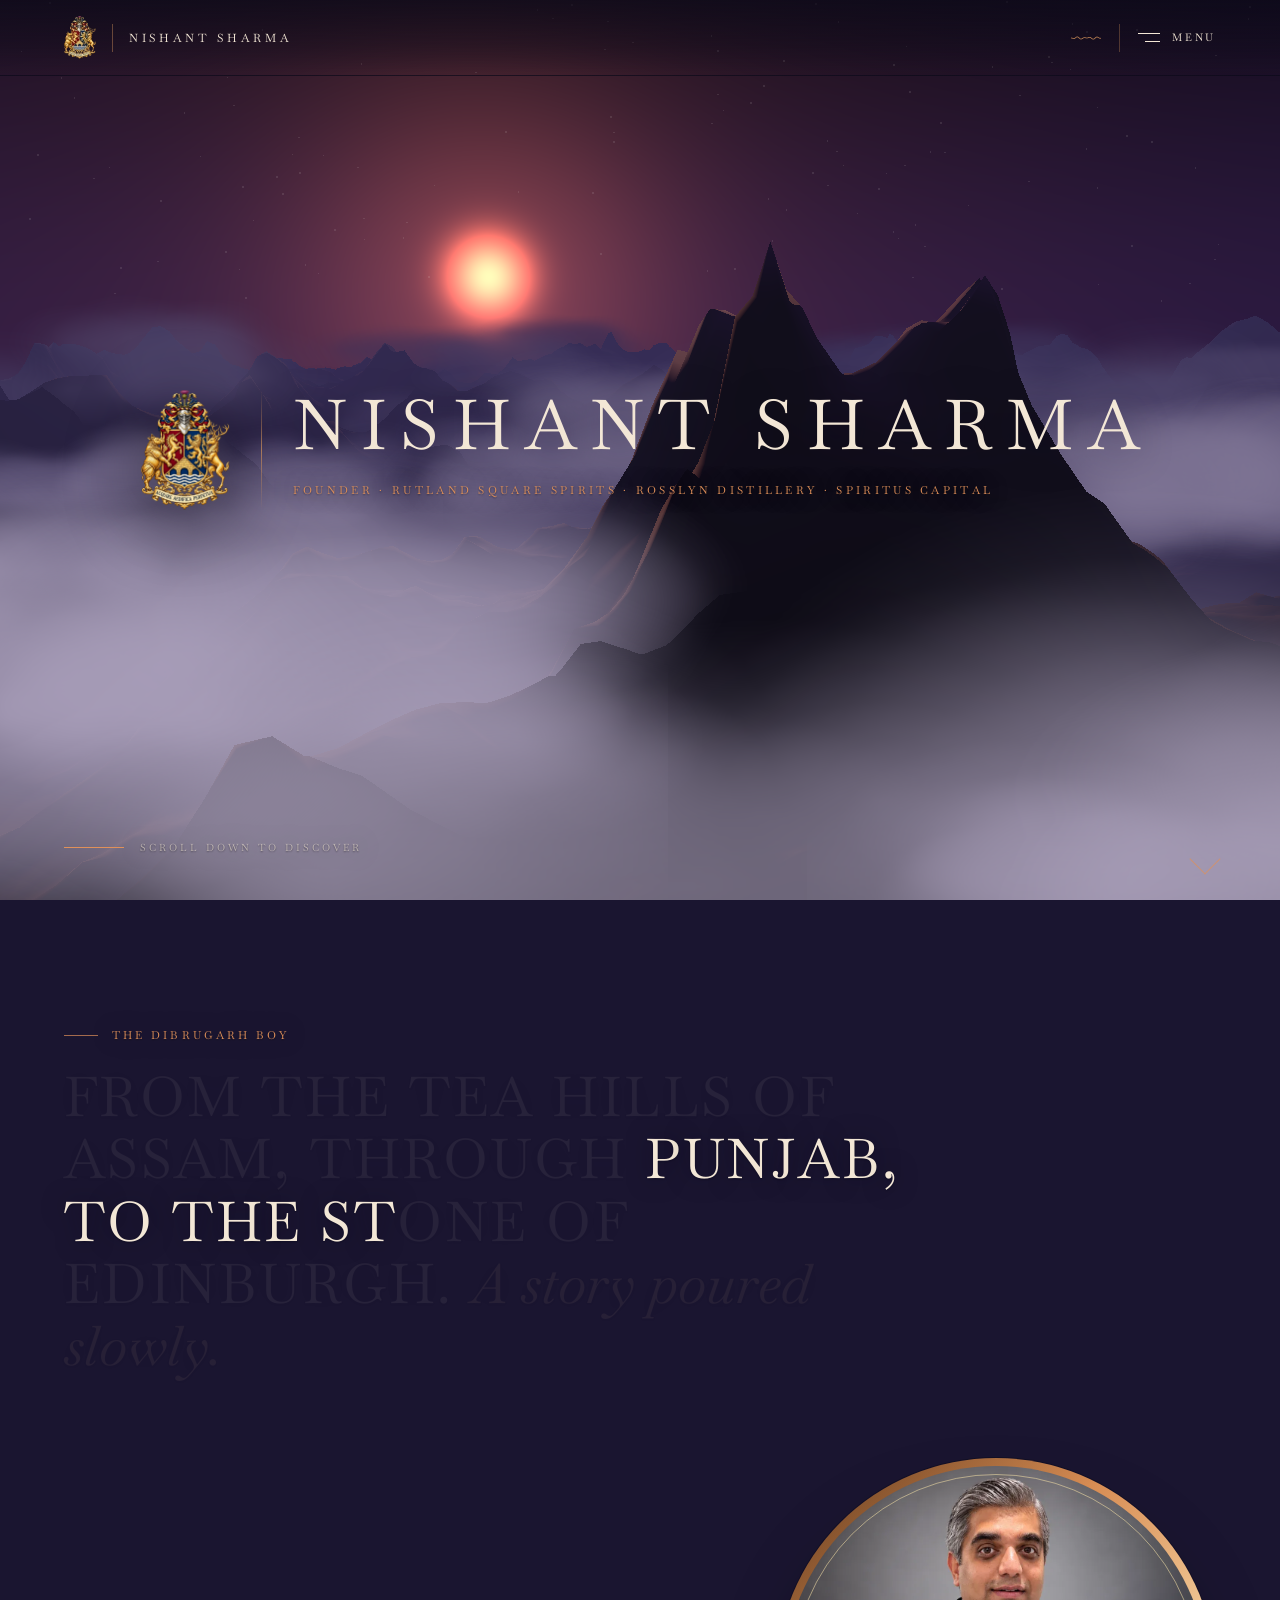
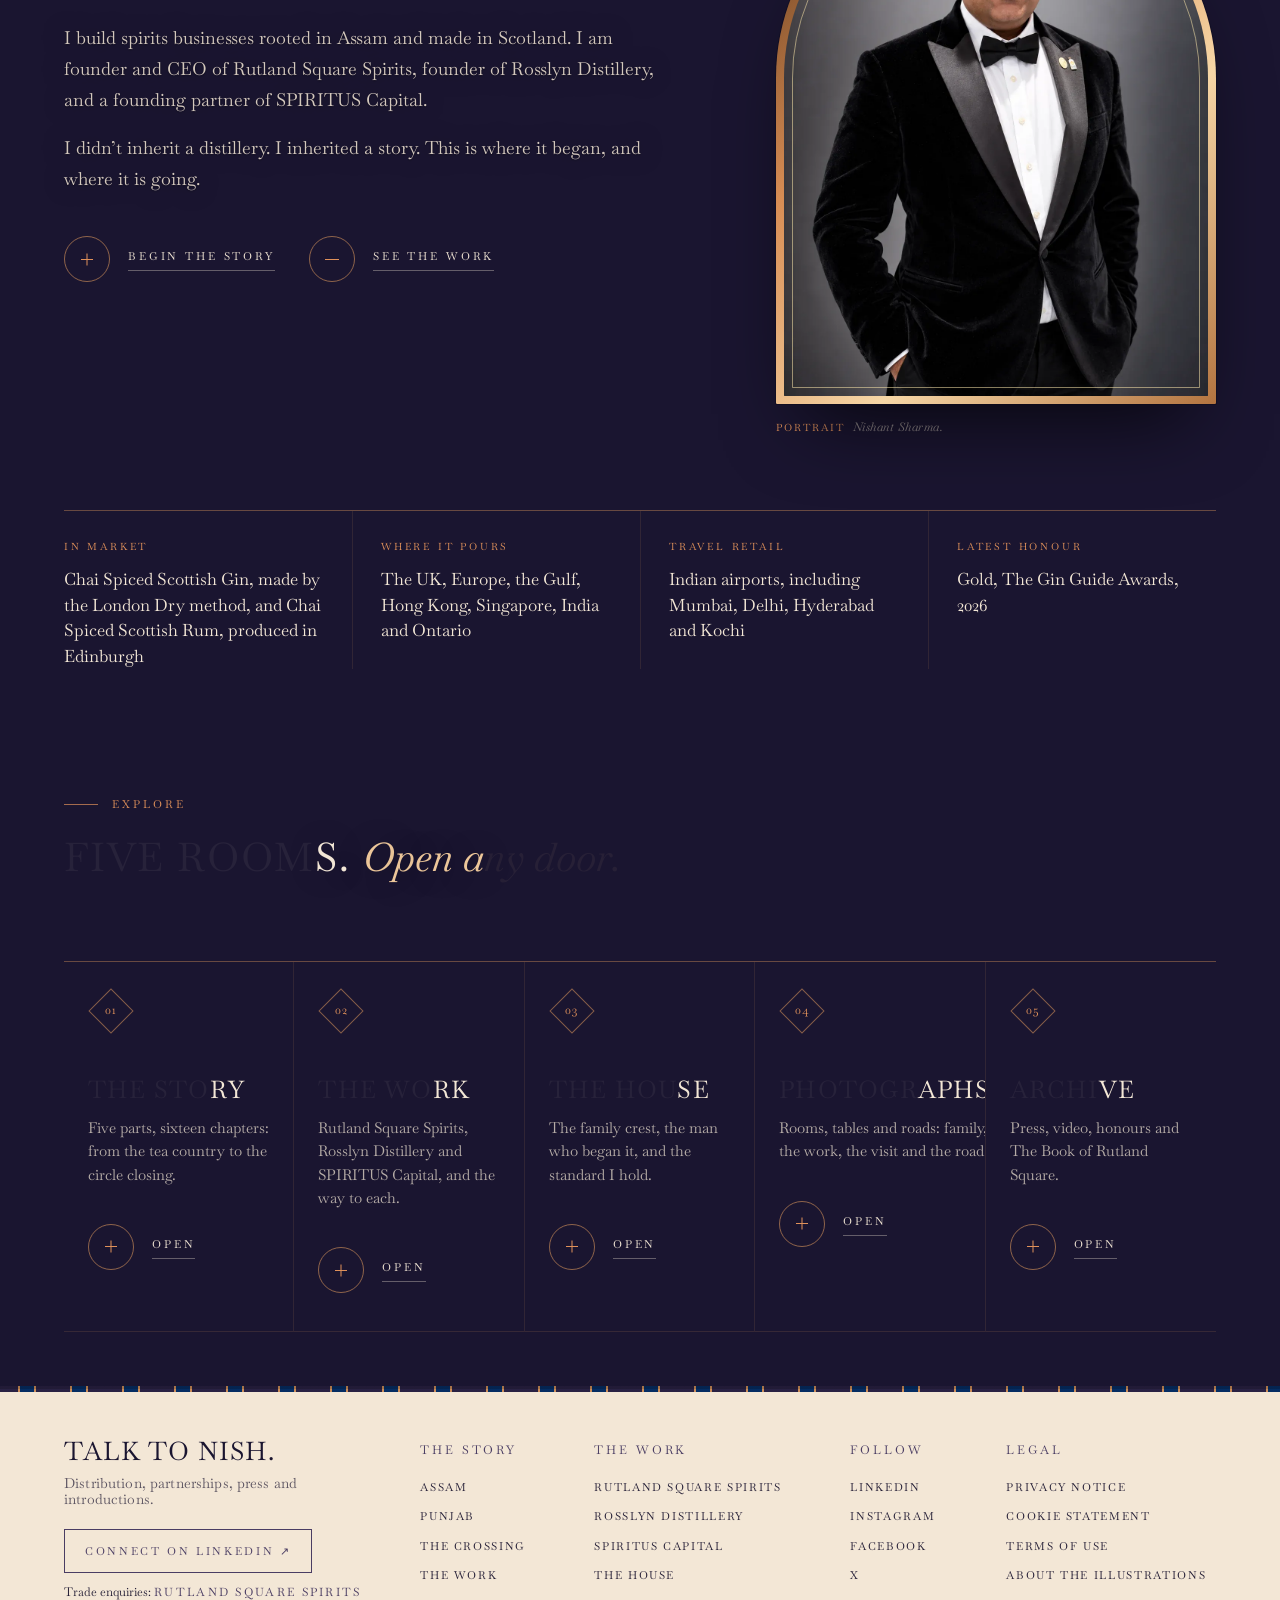
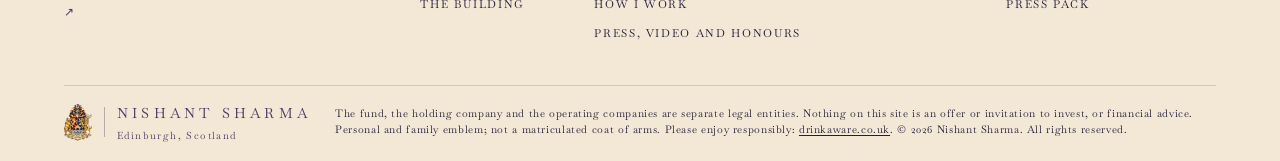
==== index.html @ 48ced7a7 "Mobile performance, accessibility and Safari compatibility - Main scroll loop idles when the page is" ====
<!DOCTYPE html>
<html lang="en-GB" class="no-js">
<head>
<meta charset="utf-8">
<meta name="viewport" content="width=device-width, initial-scale=1">
<title>Nishant Sharma | Founder, Rutland Square Spirits, Edinburgh</title>
<meta name="description" content="Nishant Sharma is the Edinburgh-based founder and CEO of Rutland Square Spirits, founder of Rosslyn Distillery and a founding partner of SPIRITUS Capital.">
<meta name="robots" content="index, follow, max-image-preview:large, max-snippet:-1">
<link rel="alternate" hreflang="en-GB" href="https://nishantsharma.co.uk/"><link rel="alternate" hreflang="x-default" href="https://nishantsharma.co.uk/">
<link rel="manifest" href="site.webmanifest"><meta property="og:site_name" content="Nishant Sharma"><meta property="og:locale" content="en_GB">
<meta name="theme-color" content="#1A1530">
<meta property="og:type" content="profile"><meta property="og:title" content="Nishant Sharma — The Dibrugarh Boy"><meta property="og:description" content="From the tea hills of Assam, through Punjab, to Edinburgh. A story poured slowly.">
<link rel="icon" href="assets/favicon.png"><link rel="apple-touch-icon" href="assets/apple-touch-icon.png"><meta property="og:image" content="https://nishantsharma.co.uk/og-image.jpg"><meta property="og:image:width" content="1200"><meta property="og:image:height" content="630"><meta property="og:image:alt" content="Nishant Sharma, with the family crest, on oxblood"><meta name="twitter:card" content="summary_large_image"><meta name="twitter:title" content="Nishant Sharma — The Dibrugarh Boy"><meta name="twitter:description" content="From the tea hills of Assam, through Punjab, to Edinburgh. A story poured slowly."><meta name="twitter:image" content="https://nishantsharma.co.uk/og-image.jpg"><meta property="og:url" content="https://nishantsharma.co.uk/"><link rel="canonical" href="https://nishantsharma.co.uk/">
<link rel="preload" href="assets/fonts/baskervville-400.woff2" as="font" type="font/woff2" crossorigin><link rel="preload" href="assets/crest-pre-360.webp" as="image" imagesrcset="assets/crest-pre-360.webp 360w, assets/crest-house.webp 720w" imagesizes="(max-width:700px) 140px, 200px">
<link rel="stylesheet" href="style.css?v=20261126e">
<script>document.documentElement.className=document.documentElement.className.replace('no-js','js');</script>
<script type="application/ld+json">{"@context": "https://schema.org", "@graph": [{"@type": "Person", "@id": "https://nishantsharma.co.uk/#nishant", "name": "Nishant Sharma", "alternateName": ["Nish Sharma", "Nish"], "url": "https://nishantsharma.co.uk/", "image": "https://nishantsharma.co.uk/og-image.jpg", "description": "Edinburgh-based founder and CEO of Rutland Square Spirits, founder of Rosslyn Distillery and founding partner of SPIRITUS Capital. Born in Dibrugarh, Assam; moved to Scotland in 2007.", "jobTitle": "Founder and CEO", "birthPlace": {"@type": "Place", "name": "Dibrugarh, Assam, India"}, "homeLocation": {"@type": "Place", "name": "Edinburgh, Scotland, United Kingdom"}, "worksFor": [{"@id": "https://www.rutlandsquarespirits.com/#org"}], "founder": [{"@id": "https://www.rutlandsquarespirits.com/#org"}, {"@id": "https://rosslyndistillery.com/#org"}, {"@id": "https://spiritus.capital/#org"}], "knowsAbout": ["Scotch whisky", "Premium spirits", "Gin", "Brand building", "Mergers and acquisitions"], "sameAs": ["https://www.linkedin.com/in/nishantsharma08/", "https://www.instagram.com/nishsharma08/", "https://x.com/nsharma123", "https://www.facebook.com/nishsharma08"]}, {"@type": "Organization", "@id": "https://www.rutlandsquarespirits.com/#org", "name": "Rutland Square Spirits Ltd", "url": "https://www.rutlandsquarespirits.com/", "foundingDate": "2021", "foundingLocation": "Edinburgh, Scotland", "founder": {"@id": "https://nishantsharma.co.uk/#nishant"}}, {"@type": "Organization", "@id": "https://rosslyndistillery.com/#org", "name": "Rosslyn Distillery Ltd", "url": "https://rosslyndistillery.com/", "founder": {"@id": "https://nishantsharma.co.uk/#nishant"}}, {"@type": "Organization", "@id": "https://spiritus.capital/#org", "name": "SPIRITUS Capital", "url": "https://spiritus.capital/", "founder": {"@id": "https://nishantsharma.co.uk/#nishant"}}, {"@type": "WebSite", "@id": "https://nishantsharma.co.uk/#site", "url": "https://nishantsharma.co.uk/", "name": "Nishant Sharma — The Dibrugarh Boy", "inLanguage": "en-GB", "about": {"@id": "https://nishantsharma.co.uk/#nishant"}}, {"@type": "ProfilePage", "@id": "https://nishantsharma.co.uk/#profile", "url": "https://nishantsharma.co.uk/", "name": "Nishant Sharma — The Dibrugarh Boy", "inLanguage": "en-GB", "dateModified": "2026-11-26", "mainEntity": {"@id": "https://nishantsharma.co.uk/#nishant"}, "isPartOf": {"@id": "https://nishantsharma.co.uk/#site"}}]}</script>
</head>
<body>
<a class="skip" href="#main">Skip to content</a>
<div id="pre" aria-hidden="true"><div class="in"><span class="pc"><img src="assets/crest-pre-360.webp" srcset="assets/crest-pre-360.webp 360w, assets/crest-house.webp 720w" sizes="(max-width:700px) 140px, 200px" width="360" height="482" alt="" fetchpriority="high" decoding="async"></span><div class="yr">1940</div><div class="bar"><i></i></div><div class="pl">Dibrugarh</div></div></div>
<div id="atmos" aria-hidden="true"></div>

<header class="hdr">
 <a class="brand" href="#home" aria-label="Nishant Sharma, home"><img src="assets/crest-mark-48.webp" srcset="assets/crest-mark-48.webp 1x, assets/crest-mark-96.webp 2x, assets/crest-mark-144.webp 3x" alt="" width="36" height="48"><span>Nishant Sharma</span></a>
 <nav aria-label="Sections"><ul class="tabs"><li><a href="#story">The story</a></li><li><a href="#work">The work</a></li><li><a href="#house">The House</a></li><li><a href="#photographs">Photographs</a></li><li><a href="#archive">Archive</a></li></ul></nav>
 <div class="tools">
  <button class="snd" aria-pressed="false" aria-label="Toggle ambient sound" title="Ambient sound"><canvas aria-hidden="true"></canvas><span>Sound off</span></button>
  <button class="menu-btn" aria-expanded="false" aria-controls="menu"><span class="bars" aria-hidden="true"></span>Menu</button>
 </div>
 <span class="progress" aria-hidden="true"></span>
</header>

<div class="menu" id="menu" role="dialog" aria-label="Menu">
 <ol><li><a href="#home" style="--i:0">Home</a></li><li><a href="#story" style="--i:1">The story</a></li><li><a href="#work" style="--i:2">The work</a></li><li><a href="#house" style="--i:3">The House</a></li><li><a href="#photographs" style="--i:4">Photographs</a></li><li><a href="#archive" style="--i:5">Archive</a></li></ol>
 <aside>
  <div><h3>Connect</h3><p><a href="https://www.linkedin.com/in/nishantsharma08/" target="_blank" rel="noopener">LinkedIn</a> for introductions, partnerships and press</p></div>
  <div><h3>Elsewhere</h3><p><a href="https://www.linkedin.com/in/nishantsharma08/" target="_blank" rel="noopener">LinkedIn</a> · <a href="https://www.instagram.com/nishsharma08/" target="_blank" rel="noopener">Instagram</a> · <a href="https://x.com/nsharma123" target="_blank" rel="noopener">X</a></p></div>
  <div><h3>Trade</h3><p>Enquiries for the spirits go through <a href="https://www.rutlandsquarespirits.com/" target="_blank" rel="noopener">Rutland Square Spirits</a>.</p></div>
 </aside>
</div>

<nav class="rail" aria-label="Story parts"><a href="#part1"><span class="tr"><i></i><span class="dt"></span></span><span class="lb"><small>I</small>Assam</span></a><a href="#part2"><span class="tr"><i></i><span class="dt"></span></span><span class="lb"><small>II–IV</small>Punjab</span></a><a href="#part3"><span class="tr"><i></i><span class="dt"></span></span><span class="lb"><small>V</small>The crossing</span></a><a href="#part4"><span class="tr"><i></i><span class="dt"></span></span><span class="lb"><small>VI–IX</small>The work</span></a><a href="#part5"><span class="tr"><i></i><span class="dt"></span></span><span class="lb"><small>X–XVI</small>The building</span></a></nav>
<div class="dial" aria-hidden="true"><div class="y">1940s</div><div class="p">Dibrugarh</div></div>

<main id="main"><div class="panel on" id="home" data-scene="0" data-title="Home"><section class="hero" id="s-top" data-scene="0" aria-label="Nishant Sharma">
 <div class="mark">
  <img src="assets/crest-house.webp" alt="The Sharma family crest" width="112" height="150">
  <span class="rule" aria-hidden="true"></span>
  <div><h1 aria-label="Nishant Sharma"><span class="l">N</span><span class="l">i</span><span class="l">s</span><span class="l">h</span><span class="l">a</span><span class="l">n</span><span class="l">t</span><span class="nl"></span> <span class="l">S</span><span class="l">h</span><span class="l">a</span><span class="l">r</span><span class="l">m</span><span class="l">a</span></h1>
  <p class="sub">Founder <span>·</span> Rutland Square Spirits <span>·</span> Rosslyn Distillery <span>·</span> SPIRITUS Capital</p></div>
 </div>
 <p class="discover"><i aria-hidden="true"></i>Scroll down to discover</p>
 <span class="chev" aria-hidden="true"></span>
</section><section class="who" id="s-who" data-scene="0" aria-labelledby="who-h">
 <div class="wrap">
  <p class="eyebrow rv">The Dibrugarh Boy</p>
  <h2 class="statement split" id="who-h">From the tea hills of Assam, through Punjab, to the stone of Edinburgh. <em>A story poured slowly.</em></h2>
  <div class="grid">
   <div>
    <p class="lede rv">I build spirits businesses rooted in Assam and made in Scotland. I am founder and CEO of Rutland Square Spirits, founder of Rosslyn Distillery, and a founding partner of SPIRITUS Capital.</p>
    <p class="lede rv" style="--d:.1s">I didn’t inherit a distillery. I inherited a story. This is where it began, and where it is going.</p>
    <div class="rv" style="--d:.2s;margin-top:34px;display:flex;gap:34px;flex-wrap:wrap"><a class="cta" href="#story"><span class="o" aria-hidden="true"></span><span class="t">Begin the story</span></a><a class="cta arrow" href="#work"><span class="o" aria-hidden="true"></span><span class="t">See the work</span></a></div>
   </div>
   <figure class="rv" style="margin:0;justify-self:end;width:100%;max-width:440px"><div class="arch gilt"><img src="assets/hero-portrait-v257.webp" alt="" style="object-position:58% 0%"></div><figcaption class="cap"><b>Portrait</b>Nishant Sharma.</figcaption></figure>
  </div>
  <dl class="ledger">
   <div class="rv"><dt>In market</dt><dd>Chai Spiced Scottish Gin, made by the London Dry method, and Chai Spiced Scottish Rum, produced in Edinburgh</dd></div>
   <div class="rv" style="--d:.1s"><dt>Where it pours</dt><dd>The UK, Europe, the Gulf, Hong Kong, Singapore, India and Ontario</dd></div>
   <div class="rv" style="--d:.2s"><dt>Travel retail</dt><dd>Indian airports, including Mumbai, Delhi, Hyderabad and Kochi</dd></div>
   <div class="rv" style="--d:.3s"><dt>Latest honour</dt><dd>Gold, The Gin Guide Awards, 2026</dd></div>
  </dl>
 </div>
</section><section class="index" data-scene="8" aria-labelledby="ix-h"><div class="wrap"><p class="eyebrow rv">Explore</p><h2 class="statement sm split" id="ix-h">Five rooms. <em>Open any door.</em></h2><div class="cards"><a class="card rv" style="--d:0.0s" href="#story"><span class="im"><img src="assets/art-ch01.webp" alt="" loading="lazy"></span><span class="dia">01</span><b>The story</b><span class="ln">Five parts, sixteen chapters: from the tea country to the circle closing.</span><span class="cta"><span class="o" aria-hidden="true"></span><span class="t">Open</span></span></a><a class="card rv" style="--d:0.08s" href="#work"><span class="im"><img src="assets/vivek-handshake-hd.webp" alt="" loading="lazy" style="object-position:51% 3%"></span><span class="dia">02</span><b>The work</b><span class="ln">Rutland Square Spirits, Rosslyn Distillery and SPIRITUS Capital, and the way to each.</span><span class="cta"><span class="o" aria-hidden="true"></span><span class="t">Open</span></span></a><a class="card rv" style="--d:0.16s" href="#house"><span class="im"><img src="assets/crest-house.webp" alt="" loading="lazy"></span><span class="dia">03</span><b>The House</b><span class="ln">The family crest, the man who began it, and the standard I hold.</span><span class="cta"><span class="o" aria-hidden="true"></span><span class="t">Open</span></span></a><a class="card rv" style="--d:0.24s" href="#photographs"><span class="im"><img src="assets/visit-chapel-group.webp" alt="" loading="lazy" style="object-position:54% 11%"></span><span class="dia">04</span><b>Photographs</b><span class="ln">Rooms, tables and roads: family, the work, the visit and the road.</span><span class="cta"><span class="o" aria-hidden="true"></span><span class="t">Open</span></span></a><a class="card rv" style="--d:0.0s" href="#archive"><span class="im"><img src="assets/vid-ebs.webp" alt="" loading="lazy" style="object-position:37% 6%"></span><span class="dia">05</span><b>Archive</b><span class="ln">Press, video, honours and The Book of Rutland Square.</span><span class="cta"><span class="o" aria-hidden="true"></span><span class="t">Open</span></span></a></div></div></section></div><div class="panel" id="story" data-scene="1" data-title="The story" role="region" aria-label="The story"><section id="s-story" aria-labelledby="story-h">
 <div class="story-open wrap" data-scene="1">
  <p class="eyebrow rv">The story · Five parts, sixteen chapters</p>
  <h2 class="statement split" id="story-h">I didn’t inherit a distillery. <em>I inherited a story.</em></h2>
 </div>
 <div class="part" id="part1"><header class="partcard" data-scene="1"><p class="no rv">Part one</p><h2 class="split">Assam</h2><p class="rv" style="--d:.4s">A river town, a lantern, and a family memory.</p><span class="rng">I</span></header><article class="ch" id="ch1" data-scene="1" data-year="1940s" data-place="Dibrugarh" aria-labelledby="t-I"><div class="ch-text"><div class="ch-head"><span class="dia">I</span><span class="pl"><b>1940s</b>Dibrugarh</span></div><h3 id=t-I class="split">The tea country</h3><p class="verse"><span>Before the brand, there was a river,</span><span>wide as a sentence no one finishes.</span><span>Before the river, there was tea,</span><span>and a translator who knew two languages of trust.</span></p><div class="body"><p>In our family’s account, my great-grandfather, Tej Ram Bawa, left the village of Chogawan, near Amritsar in Punjab, as a teenager and came east to Assam. In Dibrugarh he found work among the tea estates: first in the forest department, then as a translator, standing between the British and the workers. That work introduced him to a Scottish army officer who shared a private enthusiasm for spirits.</p><div class="more" id="more-I"><div><p>In the family’s telling, single malt was an officer’s privilege, so Tej Ram bought it from the British and layered it with local whisky until it suited an Indian table. The family remembers it as ‘Indian blended Scotch’, and it was sold quietly. When the licensing laws changed after Independence, the business had to close its doors. What remained was carried on quietly until government regulation ended it in 1985, and the craft came down to us as a story.</p><p>I was born in the same town as my father, and was taught in the same school by many of the same teachers. By my own account, I was the family’s black sheep: restless, searching for something my friends did not seem to need.</p></div></div><button class="cta toggle" aria-label="Read the full chapter" aria-expanded="false" aria-controls="more-I"><span class="o" aria-hidden="true"></span><span class="t" data-a="Read the chapter" data-b="Close the chapter"></span></button><blockquote class="q rv">A Scotsman taught my great-grandfather how to distil. The bridge always existed; it has only become stronger.<cite>To Sky News, July 2025</cite></blockquote><figure class="sec rv"><img class="gfx" src="assets/img-09.webp" alt="Hand-tinted portrait of Tej Ram Bawa in an ornate silver-grey frame: a man with dark hair and a moustache, in a blue jacket and a light patterned shirt" loading=lazy decoding=async style="object-position:56% 0%"><figcaption class="cap"><b>Sharma family collection</b>Tej Ram Bawa, circa 1960s.</figcaption></figure></div></div><div class="ch-img tall"><figure class="rv" style="margin:0"><div class="plate art"><img src="assets/art-ch01.webp" alt="Two men sit at a small table on a colonial veranda above Assam tea hills and a river in morning mist, talking over bottles and teacups." loading=lazy decoding=async></div><figcaption class="cap"><b>Narrative illustration</b>A tea-estate veranda in Assam, imagined in the 1940s.</figcaption></figure></div></article><p class="narr rv" data-scene="1">Decades later, the family would travel the other way.</p></div><div class="part" id="part2"><header class="partcard" data-scene="2"><p class="no rv">Part two</p><h2 class="split">Punjab</h2><p class="rv" style="--d:.4s">Two cities, and a world that collided.</p><span class="rng">II–IV</span></header><article class="ch flip" id="ch2" data-scene="2" data-year="2000" data-place="Jalandhar" aria-labelledby="t-II"><div class="ch-text"><div class="ch-head"><span class="dia">II</span><span class="pl"><b>2000</b>Jalandhar</span></div><h3 id=t-II class="split">A world that collided</h3><p class="verse"><span>One journey west unmade a childhood.</span><span>The fields went flat. The language changed its shoes.</span><span>In Assam I had simply been a boy.</span><span>In Jalandhar I became the boy from somewhere else.</span></p><div class="body"><p>In 2000 the family moved to Punjab, the land Tej Ram Bawa had left as a teenager. It should have felt like a return. It felt like the opposite.</p><div class="more" id="more-II"><div><p>Before Punjab, there was a sofa in Dibrugarh. In August 1995, five of us squeezed onto it for a photograph: two of us making V-signs at the camera, one hiding behind his hand, none of us able to keep a straight face. I am the one in the middle, in the blue shirt, chin resting on my hand. That was Assam. I was simply a boy among boys.</p><p>Two years in Jalandhar taught me what it is to be the wrong accent in the right classroom. There was bullying. There was the daily work of not fitting in, in a world where everything I carried from Assam seemed to collide with everything around me. I learned to read a room before I walked into it. I still do.</p></div></div><button class="cta toggle" aria-label="Read the full chapter" aria-expanded="false" aria-controls="more-II"><span class="o" aria-hidden="true"></span><span class="t" data-a="Read the chapter" data-b="Close the chapter"></span></button><figure class="sec rv"><img class="gfx" src="assets/album-childhood.webp" alt="Five boys on a sofa in front of floral wallpaper, in a colour-graded family photograph with a white print border: one hides his face behind his hand, two make V-signs beside their mouths and the others smile; Nishant Sharma is the middle boy in the blue shirt, with his hand on his chin" loading=lazy decoding=async style="object-position:36% 49%"><figcaption class="cap"><b>Family photograph</b>With friends in Dibrugarh, August 1995. I am the one in the middle, in the blue shirt.</figcaption></figure></div></div><div class="ch-img tall"><figure class="rv" style="margin:0"><div class="plate art"><img src="assets/art-ch02.webp" alt="A smiling schoolboy in a cream shirt and maroon backpack looks back over his shoulder at a school gate, other boys walking out towards green fields." loading=lazy decoding=async></div><figcaption class="cap"><b>Narrative illustration</b>A school gate in Punjab, around 2000.</figcaption></figure></div></article><p class="narr rv" data-scene="2">Every move taught me a new way to be a stranger.</p><article class="ch" id="ch3" data-scene="2" data-year="2002" data-place="Amritsar" aria-labelledby="t-III"><div class="ch-text"><div class="ch-head"><span class="dia">III</span><span class="pl"><b>2002</b>Amritsar</span></div><h3 id=t-III class="split">The quiet about money</h3><p class="verse"><span>We moved again, to the city of the Golden Temple.</span><span>My father built, and then the building fell.</span><span>A family can be loud about many things.</span><span>About money, it goes very quiet.</span></p><div class="body"><p>From Jalandhar we moved to Amritsar, about twenty kilometres from Chogawan, the village Tej Ram Bawa had left as a teenager. My father’s business there collapsed, and with it the certainty that a child mistakes for permanence.</p><div class="more" id="more-III"><div><p>I learned early that a business is not a spreadsheet. It is a family’s sleep, its dignity, its dinner table.</p></div></div><button class="cta toggle" aria-label="Read the full chapter" aria-expanded="false" aria-controls="more-III"><span class="o" aria-hidden="true"></span><span class="t" data-a="Read the chapter" data-b="Close the chapter"></span></button></div></div><div class="ch-img tall"><figure class="rv" style="margin:0"><div class="plate art"><img src="assets/art-ch03.webp" alt="A teenage boy in a dark sweater glances back as a shopkeeper pulls down a shop shutter at dusk, a domed temple glowing at the end of the street." loading=lazy decoding=async></div><figcaption class="cap"><b>Narrative illustration</b>Amritsar at dusk: the shutter comes down.</figcaption></figure></div></article><p class="narr rv" data-scene="2">First the money went quiet. Then the house did.</p><article class="ch flip" id="ch4" data-scene="2" data-year="2002–07" data-place="Amritsar" aria-labelledby="t-IV"><div class="ch-text"><div class="ch-head"><span class="dia">IV</span><span class="pl"><b>2002–07</b>Amritsar</span></div><h3 id=t-IV class="split">The lamp we kept lit</h3><p class="verse"><span>Five more years in the same city.</span><span>We lit a lamp and kept it lit.</span><span>I was old enough to understand,</span><span>and too young to help.</span></p><div class="body"><p>For five more years Amritsar was home. The business was gone, but the household carried on.</p><div class="more" id="more-IV"><div><p>In 2007, when it was time to leave, my father found £500 and lent it to me.</p></div></div><button class="cta toggle" aria-label="Read the full chapter" aria-expanded="false" aria-controls="more-IV"><span class="o" aria-hidden="true"></span><span class="t" data-a="Read the chapter" data-b="Close the chapter"></span></button></div></div><div class="ch-img tall"><figure class="rv" style="margin:0"><div class="plate art"><img src="assets/art-ch04.webp" alt="A brass oil lamp burns on a wooden table beside school notebooks, a pen and a pencil box, with a framed picture of the Golden Temple on the shelf behind." loading=lazy decoding=async></div><figcaption class="cap"><b>Narrative illustration</b>The lamp we kept lit.</figcaption></figure></div></article><p class="narr rv" data-scene="2">Some debts you carry. This one I packed.</p></div><div class="part" id="part3"><header class="partcard" data-scene="3"><p class="no rv">Part three</p><h2 class="split">The crossing</h2><p class="rv" style="--d:.4s">One flight, five hundred pounds, no way back.</p><span class="rng">V</span></header><article class="ch" id="ch5" data-scene="3" data-year="Feb 2007" data-place="Amritsar · London · Glasgow" aria-labelledby="t-V"><div class="ch-text"><div class="ch-head"><span class="dia">V</span><span class="pl"><b>Feb 2007</b>Amritsar · London · Glasgow</span></div><h3 id=t-V class="split">Amritsar to London</h3><p class="verse"><span>My first flight across a border,</span><span>everything I knew growing small below,</span><span>and in Glasgow, my uncle’s door.</span></p><div class="body"><p>In early February 2007 I flew from Amritsar to London on my first international flight. My uncle, who had settled in Glasgow in the 1990s, collected me at the airport and drove me north.</p><div class="more" id="more-V"><div><p>I had no job waiting and no plan B, only an uncle’s door, my father’s loan, and the knowledge that I could not go back empty-handed.</p></div></div><button class="cta toggle" aria-label="Read the full chapter" aria-expanded="false" aria-controls="more-V"><span class="o" aria-hidden="true"></span><span class="t" data-a="Read the chapter" data-b="Close the chapter"></span></button><figure class="flight rv" aria-label="Map: the flight from Amritsar to London, about 6,300 kilometres, then north to Glasgow">
<svg viewBox="0 0 1000 560" role="img"><defs><radialGradient id="fg" cx="50%" cy="50%" r="50%"><stop offset="0" stop-color="#DE9A5E" stop-opacity=".35"/><stop offset="1" stop-color="#DE9A5E" stop-opacity="0"/></radialGradient></defs>
<g stroke="rgba(222,154,94,.12)" fill="none"><path d="M0 70 Q500 30 1000 70"/><path d="M0 140 Q500 100 1000 140"/><path d="M0 210 Q500 170 1000 210"/><path d="M0 280 Q500 240 1000 280"/><path d="M0 350 Q500 310 1000 350"/><path d="M0 420 Q500 380 1000 420"/><path d="M0 490 Q500 450 1000 490"/><path d="M100 0 Q68.0 280 100 560"/><path d="M200 0 Q176.0 280 200 560"/><path d="M300 0 Q284.0 280 300 560"/><path d="M400 0 Q392.0 280 400 560"/><path d="M500 0 Q500.0 280 500 560"/><path d="M600 0 Q608.0 280 600 560"/><path d="M700 0 Q716.0 280 700 560"/><path d="M800 0 Q824.0 280 800 560"/><path d="M900 0 Q932.0 280 900 560"/></g>
<path d="M190 175 L160 92" stroke="#DE9A5E" stroke-width="1" stroke-dasharray="2 6" fill="none"/>
<path id="fpath" d="M830 380 C 690 150 420 70 190 175" stroke="#DE9A5E" stroke-width="2.5" fill="none"/>
<circle cx="830" cy="380" r="40" fill="url(#fg)"/><circle cx="830" cy="380" r="6" fill="#f6b144"/>
<circle cx="190" cy="175" r="6" fill="#F3E7D6"/><circle cx="160" cy="92" r="3" fill="#F3E7D6"/>
<text class="lbl" x="770" y="430">AMRITSAR</text><text class="lbl" x="212" y="206">LONDON</text><text class="lbl" x="180" y="84">GLASGOW</text>
<text class="km" x="470" y="140" text-anchor="middle">about 6,300 km</text>
<g id="fplane"><path d="M-12-1.2H5L12 0 5 1.2H-12zM-1-1.2-6-10h3.2L4-1.2zM-1 1.2-6 10h3.2L4 1.2zM-10-1-12.5-5h2.2L-7.5-1zM-10 1-12.5 5h2.2L-7.5 1z" fill="#EDC79A" transform="scale(2.4)"/></g>
</svg><figcaption class="cap"><b>Map</b>February 2007. Amritsar to London, then north by road.</figcaption></figure></div></div><div class="ch-img tall"><figure class="rv" style="margin:0"><div class="plate art"><img src="assets/art-ch05.webp" alt="A young man in a dark jacket walks along an airport concourse carrying a duffel bag, looking towards a plane on the apron in the low sun." loading=lazy decoding=async></div><figcaption class="cap"><b>Narrative illustration</b>The departure, February 2007: a traveller in an airport concourse.</figcaption></figure></div></article><p class="narr rv" data-scene="3">The rain met me before anyone else did.</p></div><div class="part" id="part4"><header class="partcard" data-scene="4"><p class="no rv">Part four</p><h2 class="split">The work</h2><p class="rv" style="--d:.4s">From the sink to the ledger.</p><span class="rng">VI–IX</span></header><article class="ch flip" id="ch6" data-scene="4" data-year="2007–11" data-place="Glasgow" aria-labelledby="t-VI"><div class="ch-text"><div class="ch-head"><span class="dia">VI</span><span class="pl"><b>2007–11</b>Glasgow</span></div><h3 id=t-VI class="split">Dishwasher, waiter, front of house</h3><p class="verse"><span>I started where the water is hottest.</span><span>Plates, then tables, then the door.</span><span>Every promotion was measured</span><span>by how close they let me stand to the guest.</span></p><div class="body"><p>On my first Monday my uncle offered me work unloading shipping containers, seven in the morning until nine at night. The first day paid £20. I took it, and the warehouse shifts that followed, six days a week, for weeks before my course began. Then I sent £1,000 home to my father: the loan repaid twice over, and my life started fair and square.</p><div class="more" id="more-VI"><div><p>Next came a job as a dishwasher at Ashoka at the Mill in Darnley. I stayed four years with the group, through a change of management, and did nearly every job in the building: dishwasher, food-pickup boy, cleaner, front of house, waiter, bartender, and the outside-catering team. I knew how this work would have been seen at home. In Scotland nobody knew me, and I was free to test life out. I am grateful to every person I worked under in those years. My foundation was built there.</p><p>Hospitality taught me what every brand I build still runs on: people forget the detail, but they remember how you made them feel. Along the way I studied television and film, and worked on projects for the BBC.</p></div></div><button class="cta toggle" aria-label="Read the full chapter" aria-expanded="false" aria-controls="more-VI"><span class="o" aria-hidden="true"></span><span class="t" data-a="Read the chapter" data-b="Close the chapter"></span></button></div></div><div class="ch-img tall"><figure class="rv" style="margin:0"><div class="plate art"><img src="assets/art-ch06.webp" alt="A young man in an apron washes a plate at a steel sink in a busy kitchen, steam rising, rain on the window behind him showing a Gothic tower." loading=lazy decoding=async></div><figcaption class="cap"><b>Narrative reconstruction</b>At the sink: the Mill imagined, not a record of its interior.</figcaption></figure></div></article><p class="narr rv" data-scene="4">I learned the city from the back door in.</p><article class="ch" id="ch7" data-scene="4" data-year="c. 2011" data-place="Scotland" aria-labelledby="t-VII"><div class="ch-text"><div class="ch-head"><span class="dia">VII</span><span class="pl"><b>c. 2011</b>Scotland</span></div><h3 id=t-VII class="split">A thousand strangers</h3><p class="verse"><span>A headset, a script, a queue of voices.</span><span>Scotland taught me its accents one call at a time.</span><span>I learned to hear what people meant</span><span>underneath what they were saying.</span></p><div class="body"><p>After four years in hospitality I moved into a call centre, selling car insurance over the phone. I spent hours listening to people who were frustrated, confused or in a hurry, and learned to turn a complaint into trust. It taught me patience, how to take rejection, and how to manage expectations.</p><div class="more" id="more-VII"><div><p>I stayed twelve months, then moved to Edinburgh. It was the best training in sales I ever had, and nobody called it training.</p></div></div><button class="cta toggle" aria-label="Read the full chapter" aria-expanded="false" aria-controls="more-VII"><span class="o" aria-hidden="true"></span><span class="t" data-a="Read the chapter" data-b="Close the chapter"></span></button></div></div><div class="ch-img tall"><figure class="rv" style="margin:0"><div class="plate art"><img src="assets/art-ch07.webp" alt="A man in a maroon sweater wearing a headset rests his chin on his hand and listens, pencil over a notebook, with other agents at their desks behind him." loading=lazy decoding=async></div><figcaption class="cap"><b>Narrative illustration</b>One call at a time.</figcaption></figure></div></article><p class="narr rv" data-scene="4">Voices taught me Scotland. Numbers taught me leverage.</p><article class="ch flip" id="ch8" data-scene="5" data-year="2010s" data-place="Edinburgh" aria-labelledby="t-VIII"><div class="ch-text"><div class="ch-head"><span class="dia">VIII</span><span class="pl"><b>2010s</b>Edinburgh</span></div><h3 id=t-VIII class="split">The ledger</h3><p class="verse"><span>Back office, then middle, then the front line.</span><span>The house, the car, the holidays.</span><span>And every night the same small question:</span><span>what am I actually doing?</span></p><div class="body"><p>In Edinburgh I started in financial services at Aegon UK, taking whatever the back office needed. Then came middle-office roles, and my first day-rate contract, as a junior business analyst on an IT transformation programme at Lloyds Banking Group.</p><div class="more" id="more-VIII"><div><p>One short contract led to the next, six months to a year each, and they taught me corporate structure, critical thinking, pace, dress codes and office politics.</p><p>The big step was project management at BlackRock, on reconciliation, the Aladdin transformation and funds architecture. I finished with three solid years in fund and portfolio management, at BlackRock and at Standard Life Aberdeen, including helping to build a Gulf pension fund. Alongside that career, I tried ventures that did not work: Highland Cow Productions, a direct-to-consumer leather brand called Le Monsieur, and a few others.</p><p>Veenu, a second-generation Scot who trained in law and moved into finance, was beside me. We had the career, the house, the car and the holidays. I also had a question I could not shake.</p></div></div><button class="cta toggle" aria-label="Read the full chapter" aria-expanded="false" aria-controls="more-VIII"><span class="o" aria-hidden="true"></span><span class="t" data-a="Read the chapter" data-b="Close the chapter"></span></button><div class="ledgerfig rv" aria-label="A ledger of the Edinburgh years">
<div><span>Aegon UK</span><span>Back office</span></div><div><span>Lloyds Banking Group</span><span>Business analyst</span></div>
<div><span>BlackRock</span><span>Project management</span></div><div><span>Standard Life Aberdeen</span><span>Fund management</span></div>
<div><span>Carried forward</span><span>One question</span></div></div></div></div><div class="ch-img tall"><figure class="rv" style="margin:0"><div class="plate art"><img src="assets/art-ch08.webp" alt="A man seen from behind sits at a desk by a window at night, chin on his fist, looking over a lit Edinburgh skyline with his reflection in the glass." loading=lazy decoding=async></div><figcaption class="cap"><b>Narrative illustration</b>The grammar of capital.</figcaption></figure></div></article><p class="narr rv" data-scene="5">Then a call from home, and a flight I did not want to take.</p><article class="ch" id="ch9" data-scene="6" data-year="Dec 2017" data-place="Dibrugarh" aria-labelledby="t-IX"><div class="ch-text"><div class="ch-head"><span class="dia">IX</span><span class="pl"><b>Dec 2017</b>Dibrugarh</span></div><h3 id=t-IX class="split">The fire</h3><p class="verse"><span>We carried my grandmother to the fire.</span><span>My grandfather, mourning the love of his life,</span><span>gave me back a story.</span></p><div class="body"><p>In December 2017 my grandmother died, and I flew home. She was my anchor. In Hindu ritual the family accompanies the body to the fire. It was the first I had attended, and it changed me. What became Rutland Square began at that fire.</p><div class="more" id="more-IX"><div><p>For two weeks I sat with my grandfather and heard the story of Tej Ram Bawa in full for the first time. My grandmother had been generous in the way that leaves no record. Among the people she helped was a boy she took into the household as a child, who is part of the family still. Whatever I built next would carry that instinct in its foundations.</p></div></div><button class="cta toggle" aria-label="Read the full chapter" aria-expanded="false" aria-controls="more-IX"><span class="o" aria-hidden="true"></span><span class="t" data-a="Read the chapter" data-b="Close the chapter"></span></button></div></div><div class="ch-img tall"><figure class="rv" style="margin:0"><div class="plate art"><img src="assets/art-ch09.webp" alt="An empty veranda at dusk with two rattan chairs and a small table set with two cups of tea, a shawl over one chair, tea fields and a fading sunset beyond." loading=lazy decoding=async></div><figcaption class="cap"><b>Narrative illustration</b>A veranda at dusk.</figcaption></figure></div></article><p class="narr rv" data-scene="6">I came back to Scotland with a story and no business. It was enough.</p></div><div class="part" id="part5"><header class="partcard" data-scene="7"><p class="no rv">Part five</p><h2 class="split">The building</h2><p class="rv" style="--d:.4s">A spirit, a square, a fall, and a return.</p><span class="rng">X–XVI</span></header><article class="ch flip" id="ch10" data-scene="7" data-year="2017–20" data-place="Edinburgh" aria-labelledby="t-X"><div class="ch-text"><div class="ch-head"><span class="dia">X</span><span class="pl"><b>2017–20</b>Edinburgh</span></div><h3 id=t-X class="split">A hundred teas</h3><p class="verse"><span>Whisky asks for years.</span><span>Gin asked only for an idea.</span><span>So I carried Assam home in paper parcels,</span><span>a hundred ways to say chai.</span></p><div class="body"><p>My original ambition was whisky, but the capital to lay down stock and wait was far beyond me. Four earlier ventures had failed, and each had paid for a lesson. Gin could be made sooner, but in 2017 it was a crowded category, so it needed an idea nobody else could claim.</p><div class="more" id="more-X"><div><p>I came back from India with more than a hundred teas and worked through them between 2017 and 2020, until one survived: the tea we describe as ‘oolong white tea’. We bought first from select Assam growers and then began cultivating our own. Around the tea I built a chai. Matt Gammell and Summerhall Distillery, makers of Pickering’s, took the project on when others would not.</p><p>The formula was locked in 2020, the year on every label. By then I had left banking and taken on the risk that came with it. The family thought I had lost my mind.</p></div></div><button class="cta toggle" aria-label="Read the full chapter" aria-expanded="false" aria-controls="more-X"><span class="o" aria-hidden="true"></span><span class="t" data-a="Read the chapter" data-b="Close the chapter"></span></button><figure class="sec rv"><img class="gfx" src="assets/gin-books.webp" alt="A bottle of Rutland Square Chai Spiced Scottish Gin and its white and gold carton on a stack of old leather-bound books, with star anise, juniper berries, liquorice root and a tumbler of gin, against dark wood panelling" loading=lazy decoding=async><figcaption class="cap"><b>Archive photograph</b>Chai Spiced Scottish Gin with its carton and botanicals.</figcaption></figure></div></div><div class="ch-img tall"><figure class="rv" style="margin:0"><div class="plate art"><img src="assets/art-ch10.webp" alt="A man in a dark jumper and red scarf smells a cup of loose tea at a table of bowls of leaves and an open notebook, Edinburgh Castle through the window." loading=lazy decoding=async></div><figcaption class="cap"><b>Narrative illustration</b>A hundred teas, Edinburgh.</figcaption></figure></div></article><p class="narr rv" data-scene="7">A name is a door. I chose one I had queued outside.</p><article class="ch" id="ch11" data-scene="7" data-year="2020" data-place="Rutland Square" aria-labelledby="t-XI"><div class="ch-text"><div class="ch-head"><span class="dia">XI</span><span class="pl"><b>2020</b>Rutland Square</span></div><h3 id=t-XI class="split">The name</h3><p class="verse"><span>On a Georgian square, a brass plaque and a flight of steps.</span><span>A queue of people who lived in one country</span><span>and belonged to another.</span><span>I named the bottle after the queue.</span></p><div class="body"><p>Rutland Square is a small Georgian garden square at the west end of Princes Street. It is also the address of the Consulate General of India. When I became a British citizen, this was where I came to have my passport stamped before each journey home. The square became a passage: the place in Scotland where India began.</p><div class="more" id="more-XI"><div><p>The bottle says the rest. It is square, when almost nobody’s was. Woven into the label are details drawn from the pages of a passport, a thread of tartan, and the two dates the family keeps: 1940 and 2020.</p></div></div><button class="cta toggle" aria-label="Read the full chapter" aria-expanded="false" aria-controls="more-XI"><span class="o" aria-hidden="true"></span><span class="t" data-a="Read the chapter" data-b="Close the chapter"></span></button><blockquote class="q rv">I am Indian by birth and heritage, Scottish by life.<cite>Food &amp; Beverage Outlook, 2026</cite></blockquote><figure class="sec rv"><img class="gfx" src="assets/gin-gold-carton.webp" alt="A bottle of Rutland Square Chai Spiced Scottish Gin beside its gold gift carton, which carries the lion seal, the Rutland pattern and an engraved lion" loading=lazy decoding=async><figcaption class="cap"><b>Product render</b>Chai Spiced Scottish Gin with its gold gift box.</figcaption></figure></div></div><div class="ch-img tall"><figure class="rv" style="margin:0"><div class="plate art"><img src="assets/art-ch11.webp" alt="A man in a dark coat and red scarf glances back as he queues with others up the steps of a Georgian townhouse with an open door, holding a maroon passport." loading=lazy decoding=async></div><figcaption class="cap"><b>Narrative illustration</b>A queue at the door in Rutland Square.</figcaption></figure></div></article><p class="narr rv" data-scene="7">Then the world said nothing at all.</p><article class="ch flip" id="ch12" data-scene="7" data-year="2021–23" data-place="Edinburgh" aria-labelledby="t-XII"><div class="ch-text"><div class="ch-head"><span class="dia">XII</span><span class="pl"><b>2021–23</b>Edinburgh</span></div><h3 id=t-XII class="split">The back wall</h3><p class="verse"><span>Silence is also an answer.</span><span>So we carried the answer to people,</span><span>one handshake at a time,</span><span>and learned what slow really means.</span></p><div class="body"><p>The gin launched in November 2021 with a few hundred pounds of family money behind the first run, and it did not sell. Retailers did not merely decline; they did not reply.</p><div class="more" id="more-XII"><div><p>The relaunch in 2022 was done together. Veenu and I took a table at every gin fair and food festival that would have us, and sold one bottle at a time. A hundred bottles became five hundred. Five hundred became a thousand.</p><p>In March 2023 the business reached a low point: £25 in the bank and bills due.</p><p>In June 2023, in my mid-thirties, I had a heart attack and spent a week in hospital. It taught me that the business was not worth my life, and that I would build it differently. One buyer who had said no for years finally said yes after I wrote to him about the hospital week.</p></div></div><button class="cta toggle" aria-label="Read the full chapter" aria-expanded="false" aria-controls="more-XII"><span class="o" aria-hidden="true"></span><span class="t" data-a="Read the chapter" data-b="Close the chapter"></span></button><div class="tally rv" aria-label="The back wall in numbers">
<div><b>Nov 2021</b><span>The launch<br>No replies</span></div><div><b>100 → 1,000</b><span>Bottles, 2022<br>One at a time</span></div>
<div><b>£25</b><span>In the bank<br>March 2023</span></div><div><b>1</b><span>Buyer who<br>finally said yes</span></div></div><figure class="sec rv"><img class="gfx" src="assets/img-17.webp" alt="Nishant Sharma at the Rutland Square stand at an early tasting event." loading=lazy decoding=async style="object-position:38% 8%"><figcaption class="cap"><b>Archive photograph</b>At the Rutland Square stand, an early tasting event.</figcaption></figure></div></div><div class="ch-img tall"><figure class="rv" style="margin:0"><div class="plate art"><img src="assets/art-ch12.webp" alt="A man in a maroon apron talks with a customer across a market stall of carafes and glasses under Edinburgh Castle, a woman in a matching apron smiling beside him." loading=lazy decoding=async></div><figcaption class="cap"><b>Narrative illustration</b>Pouring at an early tasting stall.</figcaption></figure></div></article><p class="narr rv" data-scene="7">And then, one bottle at a time, it said yes.</p><article class="ch" id="ch13" data-scene="7" data-year="2024–26" data-place="Mumbai and Edinburgh" aria-labelledby="t-XIII"><div class="ch-text"><div class="ch-head"><span class="dia">XIII</span><span class="pl"><b>2024–26</b>Mumbai and Edinburgh</span></div><h3 id=t-XIII class="split">The story travels</h3><p class="verse"><span>A single shelf in Mumbai, bought with everything.</span><span>A hundred and fifty bottles in a month.</span><span>A man who had made films for a living said yes.</span><span>The idea, it turned out, could travel on its own.</span></p><div class="body"><p>Our first travel-retail placement, a single position at Mumbai International Airport, won after a hundred phone calls, sold through its first hundred and fifty bottles in a month. By 2024 GMR’s airports had followed, and the brand that could not get a distributor in India was in duty free at several Indian airports.</p><div class="more" id="more-XIII"><div><p>In March 2025 Dr Vivek Anand Oberoi joined as a shareholder, investor and strategic partner, and we signed in Edinburgh. During 2025 a Delhi office opened, and the team grew to some twenty-five people.</p><p>In July 2025, as the UK–India trade agreement was signed, Sky News came to Edinburgh. The Chai Spiced Rum was soft-launched in Indian and UAE duty free at the end of 2025 and released internationally in 2026, the year the gin reached the LCBO in Canada and took Gold at The Gin Guide Awards.</p></div></div><button class="cta toggle" aria-label="Read the full chapter" aria-expanded="false" aria-controls="more-XIII"><span class="o" aria-hidden="true"></span><span class="t" data-a="Read the chapter" data-b="Close the chapter"></span></button><aside class="interlude rv"><h4>Interlude · A friendship that stayed</h4><figure class="sec"><img class="gfx" src="assets/album-nick.webp" alt="Nishant Sharma gesturing as he talks with Nick Bassi, who sits back on a grey sofa in a panelled room" loading=lazy decoding=async style="object-position:40% 0%"><figcaption class="cap"><b>Archive photograph</b>With Nick Bassi, co-founder and CEO of Childsplay Clothing, friend and mentor.</figcaption></figure><p>I first found Nick Bassi on Instagram and admired him long before I knew him: his example, his network, Childsplay Clothing, the business he co-founded. From 2021 I kept writing, and he always replied. In 2022 I asked him to invest; he said no, politely, and he stayed anyway, guiding and encouraging me. In 2025 I asked whether he would come with me to the signing with Dr Oberoi. He took an hour to think, then said yes. That day, admiration became friendship. He is the elder brother I never had.</p></aside><figure class="sec rv"><img class="gfx" src="assets/vivek-handshake-hd.webp" alt="Dr Vivek Anand Oberoi, in a black coat and striped scarf, shakes hands with Nishant Sharma in front of a Rutland Square backdrop" loading=lazy decoding=async style="object-position:51% 3%"><figcaption class="cap"><b>Archive photograph</b>Dr Vivek Anand Oberoi and Nishant Sharma at the signing, Edinburgh, March 2025.</figcaption></figure></div></div><div class="ch-img tall"><figure class="rv" style="margin:0"><div class="plate art"><img src="assets/art-ch13.webp" alt="Two men shake hands across a round table with whisky glasses and a folder, beside a window overlooking an airport terminal and a plane taking off at sunset." loading=lazy decoding=async></div><figcaption class="cap"><b>Narrative illustration</b>A handshake and a departing flight.</figcaption></figure></div></article><p class="narr rv" data-scene="7">Every story needs a room of its own to be made in.</p><article class="ch flip" id="ch14" data-scene="7" data-year="Next" data-place="Rosslyn" aria-labelledby="t-XIV"><div class="ch-text"><div class="ch-head"><span class="dia">XIV</span><span class="pl"><b>Next</b>Rosslyn</span></div><h3 id=t-XIV class="split">From brand to still</h3><p class="verse"><span>A brand can live anywhere.</span><span>A distillery has to be somewhere.</span><span>Copper, water, time:</span><span>the three things you cannot fake.</span></p><div class="body"><p>Rosslyn is the new distillery, visitor centre and hotel we plan in Midlothian, and the place where I want the craft to grow up. Alongside it, our current acquisition focus is two operational historic Lowland distilleries, together with matured and maturing whisky inventory.</p><div class="more" id="more-XIV"><div><p>Rutland Square Spirits produces its gin and rum in Edinburgh today. These two ambitions are where I want to take that craft next.</p></div></div><button class="cta toggle" aria-label="Read the full chapter" aria-expanded="false" aria-controls="more-XIV"><span class="o" aria-hidden="true"></span><span class="t" data-a="Read the chapter" data-b="Close the chapter"></span></button></div></div><div class="ch-img tall"><figure class="rv" style="margin:0"><div class="plate art"><img src="assets/art-ch14.webp" alt="A large copper pot still in a stone distillery with barrels racked behind it; in front, a tin of tea leaves on a red cloth and a glass of whisky." loading=lazy decoding=async></div><figcaption class="cap"><b>Narrative illustration</b>From brand to still: copper, tea and cask.</figcaption></figure></div></article><p class="narr rv" data-scene="7">Every building needs a stone that holds the rest.</p><article class="ch" id="ch15" data-scene="8" data-year="Next" data-place="SPIRITUS Capital" aria-labelledby="t-XV"><div class="ch-text"><div class="ch-head"><span class="dia">XV</span><span class="pl"><b>Next</b>SPIRITUS Capital</span></div><h3 id=t-XV class="split">The keystone</h3><p class="verse"><span>An arch stands because one stone</span><span>agrees to hold the others.</span><span>Capital is not the building.</span><span>It is what lets the building stand.</span></p><div class="body"><p>Through SPIRITUS Capital, I am helping build the long-term capital behind premium drinks businesses and the assets that support them. I am a founding partner of the platform.</p><div class="more" id="more-XV"><div><p>The aim is patient capital: giving the businesses time to build, and the means to keep going.</p></div></div><button class="cta toggle" aria-label="Read the full chapter" aria-expanded="false" aria-controls="more-XV"><span class="o" aria-hidden="true"></span><span class="t" data-a="Read the chapter" data-b="Close the chapter"></span></button></div></div><div class="ch-img tall"><figure class="rv" style="margin:0"><div class="plate art"><img src="assets/art-ch15.webp" alt="A weathered stone arch with a large keystone, framed by red ivy, opens onto a mason’s yard and a hilltop town at sunset." loading=lazy decoding=async></div><figcaption class="cap"><b>Narrative illustration</b>The keystone.</figcaption></figure></div></article><p class="narr rv" data-scene="8">And every journey, eventually, turns for home.</p><article class="ch flip" id="ch16" data-scene="0" data-year="Ahead" data-place="Dibrugarh" aria-labelledby="t-XVI"><div class="ch-text"><div class="ch-head"><span class="dia">XVI</span><span class="pl"><b>Ahead</b>Dibrugarh</span></div><h3 id=t-XVI class="split">The circle closes</h3><p class="verse"><span>One day, in Dibrugarh, there may be a still.</span><span>Not yet a place. Only a direction.</span><span>If it comes, it will have come home.</span></p><div class="body"><p>Ahead are Rosslyn, a proposed whisky distillery and hotel in Midlothian, and, one day, a distillery in Dibrugarh, the town where my great-grandfather’s story and mine both began.</p><div class="more" id="more-XVI"><div><p>What I can promise is how we will go on: one bottle, one conversation, one stranger at a time.</p><p>The river is where this story began. Whatever we build next, I want it to carry something of home.</p></div></div><button class="cta toggle" aria-label="Read the full chapter" aria-expanded="false" aria-controls="more-XVI"><span class="o" aria-hidden="true"></span><span class="t" data-a="Read the chapter" data-b="Close the chapter"></span></button></div></div><div class="ch-img tall"><figure class="rv" style="margin:0"><div class="plate art"><img src="assets/art-ch16.webp" alt="A young man in a blue shirt walks a path through tea bushes at sunrise above a misty river valley, looking back with a smile." loading=lazy decoding=async></div><figcaption class="cap"><b>Narrative illustration</b>The circle closes: a tea garden at dawn.</figcaption></figure></div></article></div>
 <div class="close-quote" data-scene="0">
  <blockquote class="split">Out of a thousand bottles on the table, people reach for the one that tells them who made it, and why.</blockquote>
  <cite class="rv">Nishant Sharma</cite>
 </div>
</section><a class="nextp" href="#work"><span class="nl2">Next · 02</span><span class="nt">The work</span><span class="nd">Rutland Square Spirits, Rosslyn Distillery and SPIRITUS Capital, and the way to each.</span><span class="cta"><span class="o" aria-hidden="true"></span></span><img src="assets/vivek-handshake-hd.webp" alt="" loading="lazy" aria-hidden="true" style="object-position:51% 3%"></a></div><div class="panel" id="work" data-scene="8" data-title="The work" role="region" aria-label="The work"><section class="work" id="s-work" data-scene="8" aria-labelledby="work-h">
 <div class="wrap">
  <div class="head">
   <div><p class="eyebrow rv">The work</p><h2 class="statement split" id="work-h">Brand, production and capital. <em>Owned deliberately, built to last.</em></h2></div>
   <p class="lede rv">SPIRITUS Capital provides the financial engine. A Scottish holding company brings the underlying businesses and assets together, with dedicated companies responsible for their development and operation.</p>
  </div>

  <article class="venture">
   <span class="dia rv">01</span>
   <div>
    <img class="seal rv" src="assets/logo-rss-t.webp" alt="Rutland Square logo: a lion medallion reading 1940 IND and EDI 2020, Edinburgh, Scotland" loading="lazy">
    <p class="lab rv">Rutland Square Spirits <span class="tag">Trading</span> <span style="font-size:13px;opacity:.7">Founder and CEO</span></p>
    <h3 class="split">Scottish spirit. Indian soul.</h3>
    <p class="rv">The brand house. Rutland Square Spirits Ltd makes Chai Spiced Scottish Gin, distilled by the London Dry method, and Chai Spiced Scottish Rum in Edinburgh, both infused with oolong white tea from the family&#8217;s tea estate in Assam.</p>
    <div class="rx-mini rs-mini" id="rss">
     <figure class="rx-mini-hero rv"><img src="assets/rs-table.webp" alt="Friends at a candlelit table with Rutland Square gin and rum cocktails" loading="lazy"><figcaption class="cap"><b>Brand photography</b>Rutland Square Spirits.</figcaption></figure>
     <blockquote class="rx-mini-q rv"><p>A family tradition that began among the tea gardens of Assam, now distilled in the heart of Scotland.</p><cite>Rutland Square Spirits</cite></blockquote>
     <div class="rx-mini-row">
      <figure class="rv"><div class="im pk"><img src="assets/rs-gin.webp" alt="Rutland Square Chai Spiced Scottish Gin bottle beside its gold-and-white gift carton" loading="lazy"></div><figcaption><b>Chai Spiced Scottish Gin</b><span>London Dry method · Gold, The Gin Guide Awards 2026</span></figcaption></figure>
      <figure class="rv" style="--d:.1s"><div class="im pk"><img src="assets/rs-rum.webp" alt="Rutland Square Chai Spiced Scottish Rum bottle with its rose gift carton and a cut-glass tumbler" loading="lazy"></div><figcaption><b>Chai Spiced Scottish Rum</b><span>Caribbean rum, finished in Scotland</span></figcaption></figure>
      <figure class="rv" style="--d:.2s"><div class="im"><img src="assets/rs-assam.webp" alt="Rutland Square Assam Reserve chai spiced Scottish rum on a stone ledge among tea bushes" loading="lazy"></div><figcaption><b>Assam Reserve</b><span>Limited edition · 243 bottles</span></figcaption></figure>
     </div>
     <dl class="rv"><div><dt>Active markets</dt><dd>The UK; Denmark, Germany and France; the UAE, Qatar and Bahrain; Hong Kong; Singapore; India; and Ontario, through the LCBO</dd></div>
     <div><dt>Travel retail</dt><dd>Indian airports including Mumbai, Delhi, Hyderabad and Kochi</dd></div><div><dt>Planned</dt><dd>The USA, in Q1 2027</dd></div></dl>
     <div class="rx-mini-end rv"><a class="cta" href="https://www.rutlandsquarespirits.com/" target="_blank" rel="noopener"><span class="o" aria-hidden="true"></span><span class="t">Visit rutlandsquarespirits.com</span></a>
      <p class="disc">The spirits, recipes, gifts and trade enquiries live on the Rutland Square Spirits site. Rutland Square Spirits Ltd, Edinburgh. Please enjoy responsibly.</p></div>
    </div>
   </div>
  </article>

  <article class="venture">
   <span class="dia rv">02</span>
   <div>
    <img class="seal rv" src="assets/rd-crest-full.webp" alt="The Rosslyn crest: Assam’s one-horned rhinoceros and Scotland’s unicorn either side of the Wheel of Motion" loading="lazy">
    <p class="lab rv">Rosslyn Distillery <span class="tag">In development</span> <span style="font-size:13px;opacity:.7">Founder</span></p>
    <h3 class="split">Copper, water, time. The three things you cannot fake.</h3>
    <p class="rv">The whisky and hospitality project. Rosslyn Distillery Ltd owns the asset and leads its development. The distillery and the hotel are intended to be run by separate operators, to be confirmed.</p>
    <div class="rx-mini" id="ros">
     <figure class="rx-mini-hero rv"><img src="assets/rd-hero.webp" alt="Illustrative concept of a Scottish estate with a low-rise hotel, villas, a wellness pavilion and a copper-still distillery around still water" loading="lazy"><figcaption class="cap"><b>Illustrative concept</b>Subject to design development and approvals.</figcaption></figure>
     <blockquote class="rx-mini-q rv"><p>Dear Edinburgh, you became my home. You taught me to work, to wait and to build. Rosslyn is my thank-you.</p><cite>Nishant</cite></blockquote>
     <div class="rx-mini-row">
      <figure class="rv"><div class="im"><img src="assets/rd-distillery.webp" alt="Illustrative contemporary distillery concept with copper stills, timber and Scottish stone" loading="lazy"></div><figcaption><b>The distillery</b><span>Illustrative concept</span></figcaption></figure>
      <figure class="rv" style="--d:.1s"><div class="im"><img src="assets/rd-hotel.webp" alt="Illustrative concept of a low-rise hotel in a Scottish landscape" loading="lazy"></div><figcaption><b>Hotel, villas and wellness</b><span>Illustrative concept</span></figcaption></figure>
      <figure class="rv" style="--d:.2s"><div class="im bt"><img src="assets/rd-whisky-core.webp" alt="Rosslyn Single Malt Scotch Whisky bottle and carton packaging design study" loading="lazy"></div><figcaption><b>The Core Single Malt</b><span>Packaging design study</span></figcaption></figure>
     </div>
     <div class="rx-mini-end rv"><a class="cta" href="https://rosslyndistillery.com" target="_blank" rel="noopener"><span class="o" aria-hidden="true"></span><span class="t">Visit rosslyndistillery.com</span></a>
      <p class="disc">The full vision, the whisky collection and enquiries live on the Rosslyn site. Rosslyn Distillery Ltd, registered in Scotland, SC794854. Plans remain subject to design development, planning permissions and final agreements. Nothing here is an offer or invitation to invest.</p></div>
    </div>
   </div>
  </article>

  <article class="venture">
   <span class="dia rv">03</span>
   <div>
    <img class="seal wide rv" src="assets/logo-spiritus-t.webp" alt="SPIRITUS Capital logo: a gold archer drawing a bow beside a shield with the letters SC" loading="lazy">
    <p class="lab rv">SPIRITUS Capital <span class="tag">Private</span> <span style="font-size:13px;opacity:.7">Founding partner</span></p>
    <h3 class="split">Patient capital behind premium drinks.</h3>
    <p class="rv">SPIRITUS Capital Fund I, an ADGM private equity fund, provides capital for the wider platform, deployed through SPIRITUS UK Holdings Limited.</p>
    <div class="rv" style="margin-top:30px"><a class="cta" href="#structure"><span class="o" aria-hidden="true"></span><span class="t">Read the structure</span></a></div>
   </div>
  </article>

  <div class="structure" id="structure">
   <p class="eyebrow">The group</p>
   <h3>Capital, ownership and operating businesses</h3>
   <div class="tree" role="img" aria-label="SPIRITUS Capital Fund I, an ADGM private equity fund, supplies capital to SPIRITUS UK Holdings Limited, a Scottish holding company, which owns Rutland Square Spirits Ltd, Rosslyn Distillery Ltd and acquisition SPVs.">
    <div class="node"><small>Fund</small><b>SPIRITUS Capital Fund I</b><em>An ADGM private equity fund</em></div>
    <div class="edge"><span>Capital deployment</span></div>
    <div class="node"><small>Holding company</small><b>SPIRITUS UK Holdings Limited</b><em>Registered in Scotland · SC901738</em></div>
    <div class="edge solid"><span>Owns</span></div>
    <div class="leaves"><div class="node"><small>Brand house</small><b>Rutland Square Spirits Ltd</b></div><div class="node"><small>Whisky &amp; hospitality</small><b>Rosslyn Distillery Ltd</b></div><div class="node"><small>Acquisition</small><b>Acquisition SPVs</b></div></div>
   </div>
   <div class="parallel">
    <div><h4>Current acquisition focus</h4><p>Two operational historic Lowland distilleries, together with matured and maturing whisky inventory.</p></div>
    <div><h4>The parallel greenfield development</h4><p>Rosslyn: a proposed single malt distillery, hotel, villas and wellness estate, conceived together in Midlothian.</p></div>
   </div>
   <p class="disc">The fund, the holding company and the operating companies are separate legal entities. Nothing on this site is an offer or invitation to invest, or financial advice.</p>
  </div>
 </div>
</section><section class="reach" id="s-reach" data-scene="5" aria-labelledby="reach-h">
 <div class="stick">
  <div>
   <p class="eyebrow rv">Where it pours</p>
   <h2 class="statement sm split" id="reach-h">From a square in Edinburgh to shelves on three continents, <em>and home to Assam.</em></h2>
   <div class="list rv">
    <div><h4>Europe</h4><p>The UK<br>Denmark<br>Germany<br>France</p></div>
    <div><h4>Gulf &amp; Asia</h4><p>UAE · Qatar<br>Bahrain<br>Hong Kong<br>Singapore</p></div>
    <div><h4>India &amp; beyond</h4><p>Indian airports<br>Ontario, LCBO<br>USA, Q1 2027</p></div>
   </div>
   <p class="hint rv">Drag the globe to turn it</p>
   <p class="legend rv"><span><i style="background:#F3E7D6"></i>Edinburgh</span><span><i style="background:#f6b144"></i>Dibrugarh</span><span><i style="background:#DE9A5E"></i>Markets</span><span><i style="background:#9C93C8"></i>Planned</span></p>
  </div>
  <canvas id="globe" role="img" aria-label="A globe turning from Edinburgh to Assam, with lines from Edinburgh to each market" data-pins="[[&quot;Edinburgh&quot;,55.95,-3.19,&quot;home&quot;],[&quot;Dibrugarh&quot;,27.47,94.91,&quot;origin&quot;],[&quot;London&quot;,51.51,-0.13,&quot;market&quot;],[&quot;Copenhagen&quot;,55.68,12.57,&quot;market&quot;],[&quot;Berlin&quot;,52.52,13.4,&quot;market&quot;],[&quot;Paris&quot;,48.86,2.35,&quot;market&quot;],[&quot;Dubai&quot;,25.2,55.27,&quot;market&quot;],[&quot;Abu Dhabi&quot;,24.45,54.38,&quot;market&quot;],[&quot;Doha&quot;,25.29,51.53,&quot;market&quot;],[&quot;Bahrain&quot;,26.07,50.56,&quot;market&quot;],[&quot;Mumbai&quot;,19.08,72.88,&quot;retail&quot;],[&quot;Delhi&quot;,28.61,77.21,&quot;retail&quot;],[&quot;Hyderabad&quot;,17.39,78.49,&quot;retail&quot;],[&quot;Kochi&quot;,9.93,76.27,&quot;retail&quot;],[&quot;Hong Kong&quot;,22.32,114.17,&quot;market&quot;],[&quot;Singapore&quot;,1.35,103.82,&quot;market&quot;],[&quot;Ontario&quot;,43.65,-79.38,&quot;market&quot;],[&quot;USA, 2027&quot;,40.71,-74.0,&quot;planned&quot;]]" data-land="HyCG9Q8gAuH1H7Dt3R9e+rYfiPKtH7oTkh+x6nwfYPdvH9viXR9AJVkfie84H7PnMB/mCCQfYfQYH93fBB+L7N4e5wXTHmPxxx7f3LUejemqHgjVox479pket+GHHmXufR7g2WsejuZaHj3zQB5m6zYe4tYvHhT4Fh4+8PwdaOjwHc0q7R0W9eQdkuDUHUDtvB1q5bMd5dCwHc8nrR0Y8pYdQuqNHb3ViB3w9oIdIhh0HdAkcR0a72gdldpSHb/[base64]/OEOHOU4BxxgJAUcqu77Gw8x7BtP0ukbOCnnG4Lz4Bv93tcbYiHOGyfXzBsQLsgbo8LBG746uxs6Jrgbg/CwG+gyqRtkHqMb4AmgGynUnhsSK5wbW/[base64]/[base64]/bihp4MocaC8eFGvQdgRonP38acAl7GqIqdRoeFnIaUDduGuPLbBrMImoaFe1oGv5DZhpIDmQakdhjGnovXxoNxF0a9hpbGj/lWRooPFcacQZWGrvQVBqkJ1Ia7fFOGiATTBpp3UoaUjRHGuTIRRrOH0EaAEE/GkkLPRqT1TwafCw4Gg7BNhr3FzIaKjkvGrzNLRqmJCsa7+4pGthFJhpq2iQaVDEgGubFHhrPHBwaGecbGgI+GRpLCBcalNIVGn4pEBr5FA4aQt8MGiw2CBq+ygcapyEFGvHrAxraQv8ZbNf+GVUu+hnowvgZ0Rn2GRrk9RkEO/MZTQXxGZbP7xl/Ju0ZyPDsGRK76hn7EegZRNzmGS0z4xnAx+EZqR7dGds/3BklCtoZbtTYGVcr1Rnqv9MZ0xbPGQU4zBmYzMoZgSPIGcrtxhmzRMMZRtnBGS8wvhnBxLwZqxu4Gd08txkmB7UZcNGzGVkosBnrvK4Z1BOsGR7eqhkHNacZmcmlGYMgohm1QaAZ/[base64]/GQwsOhmIFzgZ0eE3Gbo4MxlNzTIZNiQwGX/uLRmxDysZ+9kpGeQwJhl2xSQZYBwjGanmIRmSPR8Z2wceGSTSHBkOKRcZiRQWGdPeFBm8NREZTsoPGTchDBlqQgoZswwIGfzWBxnmLQUZL/gEGXjCAhlhGQAZq+P/GJQ6/RjdBPsYJs/6GA8m9RiLEfMY1NvyGL4y7hhQx+0YOR7pGGw/6Bi1CeYY/[base64]/AUxgYF1AYSjhPGJQCTRjdzEwYxiNKGA/[base64]/WF9VA1RcfC9MXaNXSF1EszxfkwM0XzRfMFxbiyhf/OMkXSAPIF5LNxhd7JMUXxO7CF/cPwBdA2r8XKTG8F7vFuhelHLQXatKzF1MprxfOFKwXATapF5PKpxd9IaQXr0KjF/gMoRdB16AXKy6dF73CnBemGZoX8OOZF9k6lxciBZYXa8+UF1QmkBfQEY0XAzOKF5XHiRd+HoYXsT+FF/oJgxdD1IIXLCt9F6gWehfbN3gXbcx2F1YjchfSDnAXG9lvFwQwaxeAG2YX/AZlF0XRZBcuKF8XqhNcF9w0WBdYIFQX1AtSFx3WURcGLU4XmMFNF4IYSxfL4koXtDlJF/0DRxdHzkYXMCVBF6sQQBf12j8X3jE6F1odNRce0zMXCCovF4MVLBe2NioXSMsoFzEiJBetDSMX9tchF+AuHhdywx0XWxocF6TkGheOOxkX1wUXFyDQFhcJJxIXhRIPF7gzCxczHwcXrwoFF/jUBBfhKwAXXRf+Fqbh/BbZAvoWIs35Fgsk9RaHD/[base64]/[base64]/RUaCfsVZNP6FU0q9hXIFfAVdyLsFfIN6xU72OkVJS/lFaAa5BXq5OAVZdDfFU4n2xXKEtoVE93ZFf0z1xVG/tUVeB/RFfQK0BU91c4VJizMFbnAyxWiF8kV6+HFFWfNxBVQJMAVzA+/FRXavhX+MLoVehy5FcPmtxWsPbUVP9K0FSgpsBWkFKoVUiGmFc4MpRUX16MVAC6fFXwZnhXF45oVQc+ZFSomlRWlEZQV79uTFdgykhUh/Y8VVB6OFZ3oixXPCYoVGNSJFQIrhRV9FoAVQsx/FSsjexWnDnoV8Nh5FdovdRVVG3QVnuVwFRrRbxUDKGsVfxNqFcjdaBWyNGcV+/[base64]/hQ0FP0Ufd77FGY1+hSw//gU4iD0FF4M8xSn1vIUkC3uFAwZ7RRV4+oUiATpFNHO6BS6JeQUNhHjFH/[base64]/FIbPfhRvJnsU6xF5FDTceBQdM3cUZv11FJkedBTi6HEUFApwFF7UbxRHK2sUwhZoFD4CZRRxI2IU7A5hFDXZYBQfMFwUmhtbFOTlWRQWB1cUX9FWFEgoUxTEE1IUDd5QFPc0TxRA/00UciBKFO4LSBQ31kcUIC1EFJwYQxTl4kAUGAQ/FGHOPhRKJToUxhA5FA/bOBT4MTcUQvw1FHQdMxS95zEU8AgwFDnTLxQiKisUnhUqFOffKRTQNiYUTCIiFMgNIRQR2CAU+i4cFHYaGxS/5BkU8QUYFDvQFxQkJxMUnxISFOncERTSMw4UTh8KFMkKCRQS1QgU/CsEFHcXAxTB4QEU8wL/EyUk+xOhD/oT6tn5E9Qw9RNPHPQTmObyE8sH8RMU0vAT/SjsE3kU6xPC3uoTrDXpE/X/5xMnIeMTowziE+zW4RPVLd4TURncE5rj2hPNBNkTFs/YE/[base64]/E1gNfhOh130Tii56EwYaeRNP5HYTggV1E8vPdBO0JnETMBJwE3ncbxNiM2sT3h5oE1kKZxOj1GYTjCtiEwgXYRNR4WATOjhfE4MCXRO2I1oTMQ9YE3vZVxNkMFQT3xtRE1sHUBOk0U8TjihLEwkUShNS3kkTPDVIE4X/[base64]/BJrJPgS5g/3Ei/a9hIZMfMSlBzyEt7m8BIQCO8SWdLuEkIp6hK+FOkSB9/oEvE15xI6AOUSbCHiEugM4RIx1+ASGi7cEpYZ2xLf49kSEgXYElvP1xJEJtQSwBHTEgnc0hLyMs4Sbh7LEuoJyhIz1MkSHCvGEpgWxRLh4MMSEwLAEkYjvRLCDrwSC9m7EvQvuBJwG7cSueW1EusGtBI10bISHiivEpkTrhLj3a0SzDSsEhX/[base64]/h01EkfoMxJ6CTISw9MxEqwqLhIoFi0SceArEqQBKBLWIiQSm9gjEoQvIBIAGx8SSeUdEnwGHBLF0BsSricYEioTFxJz3RYSXDQTEtgfEBJTCw8SndUNEoYsChICGAkSS+IHEn0DBRKwJAISKxABEnXaABJeMf0R2Rz6EVUI+RGe0vgRiCn1EQMV9BFM3/IRfwDwEbEh7BEtDesRdtfqEV8u5xHbGeYRJOTkEVcF4xGgz+IRiSbfEQUS3hFO3N0RNzPaEbMe1xEvCtYReNTVEWEr0hHdFtERJuHPEVkCzRGLI8oRBw/JEVDZyBE5MMQRtRvDEf7lwREwB8ARetG/[base64]/[base64]/BBp5PkQ5c/4EM4m9RBKEvQQk9zzEHwz8hDG/fAQ+B7tEHQK7BC91OsQpivoECIX5xBr4eYQVDjjENAj3xCV2d4QfjDbEPob2BB2B9cQv9HWEKgo0xAkFNIQbd7QEJ//zhDSIMsQl9bKEIAtxxD8GMYQRePEEHcEwhCqJb8QJRG+EG/bvRBYMrwQofy6ENMdtxBPCbYQmNO1EIIqshD9FbEQRuCwEDA3rRCrIqkQcNioEFkvpRDVGqIQmtChEIMnnhD/[base64]/2jIQ6DEvEGQdLBDfCCsQKdMqEBIqJxCNFSYQ198iEDwiIBC3DR8QANgeEOouGxBlGhgQ4QUXECrQFhATJxMQjxISENjcEBAL/g4QPR8MELkKCxAC1QoQ6ysHEGcXBhCw4QIQFST/D5EP/g/a2f0PwzD7Dz8c+A+7B/cPBNL2D+0o8w9pFPIPst7wD+T/7g8XIesPkwzqD9zW6g/FLecPQRniD+8l3w9qEd4PtNvcD+b82g8ZHtcP3dPWD8cq0w9CFtIPjODOD/Aiyw9sDsoPtdjHDxobww/f0MIPyCe/D0QTvg+N3bwPwP66D/IfuA9uC7cPt9W2D6Assw8cGLIPZeKwD5gDrg/KJKsPRhCqD4/aqg94MacP9BykD3AIow+50qIPoimfDx4Vng9n35sPzCGYD0cNlw+R15YPei6TD/YZjw+6z44PpCaMDx8Siw9p3IkPm/2HD80ehA9JCoMPktSCD3wrgA/3Fn8PQOF7D6UjeA8hD3cPatlzD88bcA+U0W8PfShsD/kTaw9C3mkPdf9nD6cgZQ8jDGQPbNZjD1UtYA/RGFsPfyVZD/sQWA9E21YPdvxUD6kdUA9u008PVypND9MVTA8c4EsPBTdID4EiRQ/8DUQPRthBD6oaPQ9v0DwPWSc5D9QSOA8d3TYPUP41D4IfMg/+CjEPR9UwDzAsLQ+sFywP9eEpD1okJg/WDyUPH9okDwgxIQ+EHB4PSdIdDzIpGg+uFBkP994VD1whEw/YDBIPIdcOD4YZCQ80JgcPsBEGD/nbBA8r/QIPXh7+DiPU/g4MK/sOhxb6DtHg9g42I/QOsQ7zDvrY7w5fG+sOJNHqDg0o6A6JE+cO0t3lDgX/4w43IOAOswvfDvzV3w7lLNwOYRjXDg8l1Q6LENQO1NrTDr0x0A45Hc0OtQjMDv7Syw7nKckOYxXIDqzfxw6VNsQOESLCDo0NwQ7W170OOxq6DrYFuA7pJrYOZBK1Dq7csw7g/bEOEx+uDtfUrQ7BK6oOPBepDobhpQ7qI6MOZg+iDq/Zng4UHJsO2dGaDsIolw4+FJYOh96VDnA1kw7sIJAOaAyPDrHWjg6aLYsOFhmHDsQlhA5AEYMOiduCDnIygQ67/IAO7h18DrPTew6cKngOGBZ4DmHgdA7GInEOQQ5wDovYbw50L20O8BppDrTQaA6eJ2YOGRNlDmPdYw6V/[base64]/w1+HfwNQ9P7DSwq+A2oFfcN8d/3Ddo29g0kAfQNViLwDRvY7Q2AGugNLifmDaoS5Q3z3OENWB/eDR3V3Q0GLNoNgRfZDcvh2A39AtYNMCTTDasP0g302c8NWRzLDR7Syw0HKcgNgxTHDczexg22NcUN///[base64]/9GDcEgQw2G1kINcC0/DesYOw2ZJTgNFRE4DV7bNA3DHTENiNMwDXEqLQ3tFSwNNuArDWkBKQ2bIiYNFw4lDWDYIg3FGh4NcycbDe8SGg043RkNITQZDWr+Fw2dHxMNYtUTDUssEA3HFw0NQgMMDXUkCQ3wDwgNOtoFDZ4cAQ1j0gENTSn+DMgU/QwR3/sMRAD6DHYh9gw71/UMJC7zDKAZ7wxOJuwMyhHrDBPc6gz8MukMRv3oDHge5Aw91OMMJivhDKIW3gweAt0MUCPaDMwO2QwV2dYMehvSDCgozwykE84M7d3MDB//ywxSIMcMF9bGDAAtxAx7GMEM9wPADColvQylELwM7tq5DFMdtgzPCLUMGNO1DAEqsgx9FbEMxt+wDPkArgwrIqsMpw2qDPDXqgzZLqcMVRqlDNEFowwDJ6AMfxKfDMjcngz7/ZwMLR+ZDPLUmAzbK5UMVxeTDNICkQwFJI4MgQ+ODMrZigwvHIYM3SiEDFgUgwyi3oEM1P9/DAchfAzL1nsMtS15DDAZdgysBHQM3iVyDFoRcQyj228M1vxuDAgeawyECWoMzdNpDLYqZwwyFmQMrgFjDOAiYAxcDl8MpdhcDAobWAy4J1UMNBNUDH3dUwyv/lEM4h9ODKfVTQyQLEoMDBhIDIcDRgy6JEQMNRBDDH/aPwzkHD0MXwg8DKjSOwySKTkMDRU4DFffNgyJADQMuyExDIDXMAxqLi4M5RkrDGEFKgyTJicMDxImDFjcJQyL/SMMvR4gDDkKIAyC1B8MayscDOcWGgxjAhgMlSMVDBEPFQxa2REMvxsNDG0oCwzpEwoMMt4IDGT/BgyXIAQMEgwDDFzWAgxFLQAMwRj9CzwE/AtvJfkL6hD4CzTb9wtm/PULmB3yCxQJ8QtHKu4LwhXtCwvg7As+AeoLcCLoC+wN5ws12OYLHi/kC5oa4QsWBt8LSCfdC8QS3AsN3doLQP7ZC3If1gvuCtULN9XVCyAs0gucF9ALGAPOC0okywvGD8sLD9rHC3QcxQvvB8MLIinBC54UwAvn3r4LGQC9C0whugvHDLkLEde4C/ottgt1GbML8QSyCyQmrwufEa4L6NutCxv9qwtNHqkLyQmoCxLUpwv7KqULdxaiC/MBoAslI54LoQ6dC+rYmgtPG5cLywaWC/0nkQv1/o8LJyCNC6MLjAvs1YsL1SyJC1EYhgvMA4QL/ySCC3sQgQvE2n4LKR17C6QIegvXKXcLUhV2C5zfdQvOAHMLASJxC3wNcAvF128Lry5tCyoaagumBWkL2CZmC1QSZAvQ/WILAh9fC34KXwvH1F4LsCtbCywXWQuoAlcL2iNVC1YPVAuf2VELBBxOC4AHTQuyKEoLLhRIC6n/RgvcIEQLWAxDC6HWQguKLUALBhk9C4EEOwu0JTkLLxE3C6v8NQveHTILWQkyC6LTMQuMKi4LBxYuC1HgLAuDASoLtSIoCzEOJwt62CYLZC8lC635JAvfGiELWwYgC40nGwuF/hkLtx8XCzMLFgt81RULZSwTC+EXEAtdAw8LjyQMCwsQCguG+wgLuRwGCzUIBAtnKQIL4xT/Cl4A/gqRIfoKVtf6Cj8u9wq7GfUKNgXzCmkm8QrkEe4KYP3tCpIe6goOCugKQSvmCrwW5Ao4AuIKaiPgCuYO3wov2dwKlBvZChAH1wpCKNMKOv/RCmwgzwroC84KMdbNChotywqWGMgKEgTGCkQlxArAEMIKO/zACm4dvgrpCLwKHCq6CpgVuQrh37cKEwG2CkYisgoL2LIK9C6vCm8arQrrBasKHiepCpkSpgoV/qUKRx+iCsMKoQoM1aEK9SueCnEXnArtApoKHySYCpsPlwrk2ZUKF/uUCkkckQrFB5AK9yiLCu7/iQohIYcKnQyGCubWhQrPLYMKSxmACsYEfwr5JXwKdRF6CvD8eAojHnYKngl1CujTdArRKnIKTBZxCpbgcArIAW4K+yJsCnYOawq/2GgKJBtlCqAGZArSJ2EKThNfCsr+XQr8H1sKeAtaCsHVWQqqLFcKJhhUCqIDUwrUJFAKUBBOCsv7TAr+HEoKeghICqwpRAqjAEIK1iFAClINPwqb1z4KhC48CgAaOQp7BTgKriY1CikSMwql/TEK2B4vClMKLQqGKysKARcoCn0CJwqvIyQKKw8kCnTZIgqn+iAK2RseClUHHAqHKBoKAxQYCn//FgqxIBQKLQwTCnbWEgpfLRAK2xgNClcEDAqJJQkKBREHCoD8BQqzHQMKLwkBCmEq/wndFf0JWAH7CYsi+AlQ2PUJtRryCTAG8QljJ+4J3hLsCVr+6gmMH+gJCAvmCTss5Am2F+IJMgPgCWQk3gngD9sJXPvaCY4c1wkKCNYJPCnRCTQA0AlmIc0J4gzMCSvXzAkULscJDAXFCT4mwwm6EcAJNf2/CWgevQnjCbwJLdS7CRYrtgkNArUJQCOyCbsOsQkF2bAJN/quCWkbrAnlBqoJGCioCZMTpgkP/6QJQSCiCb0LoQkG1qAJ7yybCecDmgkZJZcJlRCVCRH8lAlDHZEJvwiQCfEpjQltFYsJ6ACJCRsihwmXDYYJ4NeBCcAFfwnzJn0JbxJ6Cer9eQkdH3YJmAp1CcsrcAnCAm8J9SNsCXAPawm52WoJ7PpoCR4cZgmaB2QJzChgCcT/Xgn2IFwJcgxbCbvWWgmkLVYJnARUCc4lUglKEU8JxfxOCfgdSwl0CUoJpipHCSIWRQmdAUQJ0CJACZXYPQn6GjsJdQY5CagnNwkjEzUJn/4zCdIfMQlNCy8JgCwqCXcDKQmpJCcJJRAkCaH7IwnTHCAJTwgfCYEpHAn9FBoJeQAZCashFgknDRUJcNcQCVEFDgmDJgwJ/xEKCXr9CAmtHgYJKQoECVsrAgnXFgAJUgL+CIUj+whK2fkIfPr4CK8b9ggqB/QIXSjyCNgT7whU/+4IhiDrCAIM5QgsBOQIXiXhCNoQ3whW/N0IiB3bCAQJ2gg2KtcIshXVCC4B0whgItEI3A3QCCXYzwgOL8sIBgbJCDgnxwi0EsUIL/7DCGIfwQjdCr8IECy7CAcDuQg6JLcItQ+0CDH7swhjHLAI3wevCBIprQiNFKoICQCpCDshpgi3DKYIANegCOEEnwgTJpwIjxGaCAv9mAg9HpYIuQmVCOsqkghnFpIIsOCQCOIBjggVI4sI2tiKCAz6iAg/G4YIugaECO0ngghpE4AI5P5+CBcgfAiSC3YIvAN0CO8kcghqEHAI5vtuCBgdbAiUCGoIxiloCEIVZwiL32YIvgBkCPAhYghsDWEItddcCJYFWgjIJlgIRBJVCL/[base64]/AdXKfkH0hT3B04A9geAIfMH/AzzB0XX7QcmBewHWCbpB9QR5wdQ/eYHgh7jB/4J3QcoAtkHH9nXB1H60wf/BtIHMijPB64TzQcp/8wHXCDJB9cLwwcBBMIHNCW/B68QvQcr/LwHXR25B9kItgeHFbMHAwGwB7ENrwf616wHdsOrB6jkqQfbBagHDSemB4kSpQfS3KMHBf6iBzcfoAezCpkH3AKVB9TZkwcG+5AHtAeOB+cojAdjFIoH3v+IBxEhhgeMDIAHtgR+B+klfAdkEXoH4Px4BxIedgeOCXQHwCpyBzwWcAe4AWwHZg5rB6/Yagfi+WYHkAZkB8InYgc+E2EHh91gB7n+XgfsH1wHaAtWB5EDUgdAEFEHidpQB7v7TgfuHEwHaQhIBxcVRgeTAEIHQQ1CB4rXPgc55DwHawU7B50mOQcZEjgHYtw2B5X9NQfHHjIHQwosB20CKAdk2SYHlvokBxLmIwdFByEHdygfB/MTHQdu/xsHoSAZBx0MEwdGBBEHeSUPB/QQDgc+2w0HcPwLB6MdCQceCQUHzBUDB0gB/wb2Df4GP9j+Bikv+QYgBvgGUif1Bs4S9QYX3fMGSv7yBnwf7wb4CukGIgPlBhna4wZL++AG+QfeBiwp3AaoFNoGIwDWBtEM0Ab7BM4GLibMBqkRywbz28oGJf3IBlcexgbTCcAG/QG8BqsOvAb02LoGJ/q2BtUGtQYHKLMGgxOwBv/+rQatC6cG1gOlBgklogbO2qEGAPyfBjMdnQauCJcG2ACTBoYNjQawBYwG4yaJBl4SiQan3IcG2v2GBgwfgwaICn0GsgJ5BqnZeAbc+nQGigdyBrwocAY4FG4Gs/9qBmIMZAaLBGAGOhFgBoPbXga1/F0G6B1aBmMJVAaNAVEGOw5PBm4vTga3+UsGZQZJBpcnRwYTE0UGj/5BBj0LOwZnAzcGXto1BpD7NAbDHDEGPwgwBnEpKwZoACgGFg0iBkAFIAZzJh4G7hEdBjjcHAZq/RoGnR4YBhgKEgZCAg4G8A4MBmz6CAYaBwcGTCgFBsgTBAYR3gMGRP//BfIL+QUcBPUFyhDzBUX88QV4He8F8wjuBSYq6QUdAeYFyw3kBf4u4AX1Bd4FKCfcBaMS2wXt3NoFH/7WBc0K0AX3AswFpQ/KBSH7xgXPB8UFASnCBcbewQX5/70Fpwy3BdAEswV/EbEF+vywBS0erQWoCacF0gGkBYAOoQX8+Z4FqgacBd0nmQWh3ZgF1P6UBYILjgWsA4gF1vuFBYQIgwW2KX8FrQB7BVwNdQWFBXQFuCZxBTQScQV93G8Fr/1uBeIebAVdCmYFhwJiBTUPYAVoMGAFsfpcBV8HWwWRKFgFVt5WBYn/UgU3DE0FYQRJBQ8RRwWK/EUFvR1DBTkJQgVrKj0FYgE5BRAOOAVDLzQFOgYyBW0nLgVk/ioFEgskBTwDIAXqDx4FZvsbBRQIGQVGKRYFC98VBT4AEQXsDAsFFgUFBT/9BAVyHgIF7Qn8BBcC+ATFDvYEQfryBO8G8QQiKO4E593sBBn/6QTHC+ME8QPfBJ8Q3QQb/NsETR3ZBMkI2AT7KdME8wDQBKENzgTTLsoEygXIBP0mxAT0/cIEJx/ABKIKugTMArcEeg+1BPb6sQSkB68E1yisBJveqwTO/6cEfAyiBKYEnATQ/JoEAh6YBH4JkgSnAY4EVg6JBH8GgwSp/n8EVwt5BIEDdgQvEHMEq/twBFkIbgSLKWoEgwBmBDENYARbBVsEhP1ZBLceVwQzClEEXAJNBAoPSwSG+kgENAdEBOITQgRe/z4EDAw6BATjOAQ2BDUE5BAyBGD8LwQOCSkEOAElBOYNIQTd5CAEEAYcBL4SGgQ5/hYE5woQBBEDDQS/DwoEO/sHBOkHBQQcKQIE4d4BBBMA/QPBDPkDuOP4A+sE9AOZEfIDFf3wA0ce7gPDCegD7QHlA5sO4AOS5d8DxAbbA3MT2QPu/tUDnAvRA5Ti0APGA8wDdBDKA/D7yANs58YDngjCA5XfwAPIAL0Ddg24A23ktwOgBbMDThKxA8r9rQN4CqgDoQKkA1APoANH5p4DeQeYA6P/lQNRDJADSeOPA3sEiwMpEYkDpfyHAyHohQNTCYADfQF8AysOeAMi5XYDVQZzAwMTcAN+/m0DLQtoAyTiZwNWA2MDBBBiAzcxYQOA+18D/OZeAy4IWANYAFQDBg1QA/7jTgMwBU0DYiZLA94RSQNa/UUDCAo/AzICPAPgDjoDEjA3A9flNgMKBzADM/8sA+ELKAPZ4icDCwQjA7kQIQM1/B8DsecdA+MIFwMNARQDuw0PA7LkDgPlBQ0DFycKA5MSCAMP/gcDQR8FA70KAAO04f8C5wL7ApUP+gLHMPkCEPv3Aozm9QK+B/AC6P/sApYM6AKO4+YCwATjAm4R4ALq/N4CZujdApgJ2QKP4NcCwgHTAnAOzwJn5c4CmgbKAkgTyALE/sYC9h/EAnILwAJp4r8CmwO7AkoQuQLF+7cCQee1AnMIrwKdAKwCSw2nAkPkpgJ1BaICIxKgAp/9ngIb6Z0CTQqXAncCkwIlD48CHOaOAk8HiAJ4/4QCJwyAAh7jfgJQBHsC/hB5Anr8dgL253UCKAlsAgAOZwL45GYCKgZkAlwnYgLYEmACVP5fAoYfXQICC1gC+eFXAiwDUwLaD1ICDDFPAtHmTQIECEgCLQBEAtsMQALT4z4CBQU7ArMROQIv/TYCq+g1At0JLwIHAiwCtQ4nAqzlJgLfBiQCESggAgn/HgKE6hwCtwsYAq7iFwLhAxMCjxAPAobnDQK4CAQCkA0AAojk/gG6BfsBaBL2AWDp9QGSCu8BvALsAWoP5wFh5uYBlAfeATnr3AFsDNsBni3YAWPj1wGVBNUByCXTAUQR0QG//M8BO+jNAW0JxAFFDsABPeW+AW8GvQGiJ7YBFeq1AUcLsQE+4qwBHxCnARbnpgFJCJ4B7uudASENmAEY5JcBSgWTAfgRjwHw6I0BIgqEAfoOgAHy5X4BJAd9AVYodgHJ6nUB/At0AS4tcQHz4m8BJgRsAdQQZwHL52YB/ghdAdUNWAHN5FcB/wVPAaXpTgHXCkkBz+FEAa8PQAGm5j8B2Qc3AX7rNQGxDDQB4y0xAajjLwHbBC4BDSYsAYkRKAGA6CYBsgkdAYoOGQGC5RcBtAYWAecnDwFa6g4BjAsMAb8sCQGD4gQBZBAAAVvn/wCOCPUAZg3xAF3k8ACPBe4AwiboADXp5gBnCuUAmiviAF/h3QA/D9kAN+bXAGkH1gCcKM8AD+vOAEEMzQBzLcoAOOPIAGsExQAZEcAAEOi/AEMJtgAbDrEAEuWwAEQGrgB3J6gA6umnABwLpQBPLKIAFOKdAPQPmQDs5pcAHgiQAMPrjgD2DI0AKC6KAO3jiAAgBYEAxeh/APgJfgAqK3YAzw5yAMflcAD5Bm8ALChoAJ/qZwDRC2UABC1iAMniYQD7A10AqRBcANwxWQCg51gA0whOAKsNSgCi5EkA1QVHAAcnQQB66T8ArAo+AN8rOwCk4TYAhA8yAHzmMACuBygAVOsnAIYMJgC5LSMAfeMhALAEGQBV6BgAiAkXALoqDwBgDgoAV+UJAIkGCAC8JwEAL+oAAGEL/v+ULPv/WeL2/zkQ8v8x5/H/Ywjp/wns5/87DeP/MuTi/2UF3f9c3N3/RTPa/wrp2P89Ctf/byvU/zThz/8VD8v/DObJ/z4Hwf/k6sD/Fgy+/0ktvP8O47r/QASy/+bnsf8YCan/veyo//ANo//n5KL/Ggag/0wnnf/6M5r/v+mZ//IKl/8kLJT/6eGP/8kPi//B5on/8weC/5nrgP/LDHz/w+N6//UEc/+a6HH/zQlw//8qbf/E4Gn/cu1o/6UOY/+c5WL/zwZh/wEoWv906ln/pgtX/9ksVP+e4lP/0ANL/3bnSv+oCEL/TuxA/4ANP/+zLjz/d+Q7/6oFM/9P6TH/ggow/7QrLf954Sn/J+4o/1oPJP9R5iL/gwch/7YoHf9kNRr/KesZ/1sMFf9T4xP/hQQL/yvoCv9dCQL/A+0B/zUO//5nL/z+LOX7/l8G+f6RJ/b+PzTz/gTq8v43C/D+aSzt/i7i6v7c7uT+Bufi/jgI3f4ZNtv+3uvZ/hAN1f4I5NP+OgXM/uDoyv4SCsb+CeHC/rftwf7qDrz+4eW7/hQHuv5GKLb+9DSz/rnqsv7sC7D+Hi2t/uPiqv6R76f+9jGk/rvno/7tCJ7+zjab/pPsmf7FDZj++C6V/r3klP7vBYz+lOmK/scKhv6+4YL+bO59/pbme/7JB3r++yh2/qk1c/5u63L+oAxu/pjjbP7KBGr+RvBk/nDoY/6iCV7+muBe/oM3W/5I7Vn+eg5Y/q0vVf5x5VT+pAZM/knqSv58C0b+c+JC/iHvPf5L5zv+fQg2/l42M/4j7DL+VQ0u/k3kLP5/BSr++/Ak/iXpI/5XCh/+TuEe/jg4G/797Rn+Lw8V/ibmFP5ZBxL+iygM/v7qCv4xDAb+KOMC/tbv/f0A6Pv9Mgn2/RM38/3Y7PL9Cg7u/QLl7P00Bur9sPHk/drp4/0MC9/9A+Le/e042/2x7tX92+bU/Q4I0v1AKc/97jXM/bPryv3mDMb93ePF/cY6xf0PBcL9i/C9/bXou/3nCbf93+C2/cg3s/2N7bL9vw6u/bflrf2gPKz96Qak/Y7qo/3BC579uOKe/aE5m/1m75X9kOeU/cMIkv31KY/9ozaM/Wjsiv2aDYb9kuSF/cQFgv1A8X39aul7/ZwKd/2U4Xb9fThz/ULubf1r5mz9ngdk/UPrY/12DF79beNb/RvwVf1F6FP9dwlS/aoqTv1YN0z9He1K/U8ORv1H5UT9eQZC/fXxPP0f6jv9UQs3/UjiNv0yOTP99+4t/SDnLP1TCCT9+Osi/SsNHv0i5B39VAUa/dDwGP01MxX9+ugT/SwKEv1fKw/9JOEO/Q04C/3S7Qr9BA8G/fzlBP0uB/z81Or7/AYM9vz94vP8q+/t/NXn6/wICeb86Dbk/K3s4vzgDd781+Tc/AkG2vyF8dT8r+nT/OEK0fwULM/82eHL/Ifuxfyx5sT8mj3E/OMHv/zENbz8iOu6/LsMtvyy47L8YPCt/Iroq/y9Cab8nTej/GLtovyUDqD8xy+d/IzlnPy+Bpr8OvKU/GTqkvyWC478jeKN/Hc5ivw874X8ZeeD/JgIe/w97Hr8cA11/GfkdPyaBXL8FfFs/D/pa/xxCmb8aeFj/BfuYfxJD138QeZb/HMHU/wZ61L8SwxO/ELjTfwsOkr88e9E/BroQ/wEP0P8TQk7/PLsOfwlDjX8HOUz/E4GMfzK8Sv89Okq/CYLJvwe4iL8zO4c/PbmG/woCBP8zusR/AANDfz34wn8pfAD/M/oAvwCCvr7p+34+9oO9PvR5fP7Awfr+6nq6fvbC+X70+Lh+4Hv2/ur59r73QjS+4Ls0Pu1Dcz7rOTL+98FyPta8cP7hOnB+7cKvfuu4bn7XO64+44Ps/uG5rL7uAeq+17rqPuQDKT7h+Og+zbwmvtf6Jn7kgmR+zftj/tqDov7YeWK+5QGgvs56oD7awt8+2PiePsR73L7O+dx+20IafsT7Gf7RQ1j+zzkYftvBV/76/BZ+xTpWPtHClD77O1O+x8PSvsW5kn7SAdA++7qP/sgDDv7GOM3+8bvMfvw5zD7Igko+8jsJvv6DSL78eQg+yQGG/sENBj7yekX+/wKD/uh7g371A8J+8vmB/v9B//6o+v++tUM+frN4/b6e/Dw+qXo7vrXCen6uDfm+nzt5fqvDuD6puXf+tkG2vq5NNf6furV+rEL0fqo4s36Vu/H+oDnxvqyCL76WOy8+ooNuPqB5Lb6tAWx+pUzrvpZ6a36jAql+jHuo/pkD5/6W+ad+o4Hlfoz65T6ZQyP+l3jjPoL8Ib6NeiE+mcJfPoN7Xv6Pw52+jbldfppBnH6FxNw+kk0bfoO6mv6QQtj+ubuYPpLMV36EOdc+kIIU/ro61L6Gg1O+hLkTPpEBUf6JTNE+uroQvocCj36/Tc6+sLtOfr0DjT66+Uz+h4HK/rD6ir6rEEp+vYLJfrt4iH6m+8e+gAyG/rF5xr69wgR+p3sEPrPDQz6x+QK+vkFBvqnEgX62jMC+p7pAPrRCvv5sjj4+Xbu9/mpD/X52zDy+aDm8fnTB+n5eOvn+asM4/mi4+H51ATf+VDw3Pm1Mtn5eujY+awJ0vmNN8/5Uu3O+YQOyfl75cj5rgbE+VwTw/mPNMD5U+q++YYLtvkr77P5kDGw+VXnr/mICKb5Leyl+V8NoPlX5J/5iQWb+TcSmvlqM5f5L+mV+WEKkPlCOI35B+6L+TkPivlrMIf5MOaF+WMHgPlDNX35COt8+TsMdPng73H5RTJu+QrobPk8CWf5HTdk+eLsYvkUDl75DOVc+T4GWfnsElf5HzRU+eTpU/kWC0359zhK+bzuR/kgMUT55eZD+RgIPvn4NTv5ves5+fAMM/kZBTH5lfAv+cgRLvn6Miv5v+gp+fEJJPnSNyH5l+0e+fwvG/nB5Rr58wYU+dQ0EfmY6hD5ywsI+XDvBfnVMQL5mucA+c0I+/itNvj4cuz2+KUN8vic5PD4zgXs+HwS6/ivM+j4dOnm+KYK4fiHON74TO7b+LEw2Ph15tf4qAfR+Ik1zvhN6834gAzE+CXww/hYEcH4ijK++E/ovfiCCbj4Yje1+CftsviML6/4UeWt+IMGqfgxE6j4ZDSl+Cnqo/hbC5v4Ae+Y+GUxlfgq55P4XQiO+D02i/gC7In4NQ2D+F8FgPgNEn74PzN7+ATpevg2CnT4Fzhx+NztbvhBMGv4BuZq+DgHZPgZNWH43upg+BAMV/i271T4GjJR+N/nUPgSCUr48jZH+LfsRPgcL0H44eRA+BMGPPjCEjr49DM3+LnpNvjrCjH4zDgt+JHuKvj2MCf4u+Ym+O0HIPjONR34kusc+MUMEvidERD4zzIN+JToDPjHCQj4dRYH+Kc3A/hs7QD40S/995bl/PfIBvb3qTTz927q8vegC+33gTnp90bv5verMeP3b+fi96II3PeCNtn3R+zY93oN1vesLtL3pAXO91ISzPeEM8n3SenI93wKwvdcOL/3Ie6894YwufdL5rj3fQey9141r/cj6673VQys94gtqPc2OqX3+++k9y0RovdfMp/3JOid91cJmPc3N5X3/OyS92Evj/cm5Y33WQaI9zk0hff+6YT350CD9zALfvcROXv31u549zsxdfcA53P3Mghu9xM2a/fY62n3Cg1o9zwuX/fiEV33FDNa99noWfcMClP37DdQ97HtTfcWMEr32+VJ9w0HQ/fuNED3s+o+9+ULPfcYLTn3xjk294vvM/fwMTD3tecu9+cIKffINib3jOwk978NI/fxLh/3tuQe9+kFGveXEhj3yTMV947pFPfBCg73oTgL92buCPfLMAX3kOYD98IH/vajNfv2aOv59poM+PbNLfT2ezrv9nIR7valMuv2aejp9pwJ5PZ8N+D2Qe3d9qYv2vZr5dn2ngbT9n400PZD6s72dgvN9qgsyfZWOcP2gDHA9kXnvvZ3CLn2WDa19h3stPZPDbL2gi6q9icSqPZZM6X2Humj9lEKnvYxOJj2WzCV9iDmk/ZTB432MzWK9vjqifYqDIf2XS2D9gs6ffY1Mnr2+ud49iwJc/YNN3D20uxs9jYvafb75Gj2LgZi9g40X/bT6V32BgtY9uY4UvYQMU/21eZN9gcIR/boNUT2retD9t8MQfYSLj32wDo49rcRN/bqMjT2r+gy9uEJLfbCNyb26y8j9rDlIfbjBhz2wzQZ9ojqF/a7Cxb27SwS9ps5C/bFMQj2iucG9rwIAfadNv71Yuz79ccu9/WM5Pf1dTvw9Z8z7fVj6ev1lgrm9XY44PWgMNz1Zebb9ZgH1fV4NdL1PevQ9XAMz/WiLcv1UDrE9XoywfU/6MD1cQm69VI3tPV8L7D1QOWv9XMGqfVTNKb1GOqk9UsLo/V9LJ/1KzmY9VUxlfUa55T1TQiO9S02i/Xy64j1Vy6E9QU7ffUvM3r19Oh49SYKc/UHOGz1MDBp9fXlZ/UoB2L1CDVf9c3qXfUADFv1Mi1X9eA5UfUKMk71z+dM9QEJRvXiNkP1p+xA9QwvPfXR5Dz1ujs19eQzMvWp6TH12wor9bw4JPXlMCH1quYg9d0HGvW9NRf1gusV9bUME/XnLQ/1lToJ9b8yBvWE6AT1tgn+9Jc3+PTBL/X0huXz9LgG7fSZNOr0Xero9JAL5/TCLOP0cDnc9Jox2fRf59f0kgjS9HI2zvQ37Mv0nC7I9GHkx/RKO8D0dDO99DnpvPRrCrb0TDiv9HYwrPQ65qr0bQel9E01ofQS66D0RQye9HctmvQlOpP0TzKQ9BTojvRHCYn0JzeC9FEvf/QW5Xf0KTR09O7pcvQgC230ATlm9CoxY/Tv5mH0Ighb9AI2WPTH61X0LC5R9No6SvQEM0f0yehF9PsJP/TcNzn0BjA19MvlNPT9Bi703jQr9KPqKfTVCyf0By0j9LY5HPTfMRn0pOcY9NcIEvS3Ngv04S4I9KbkB/SPOwD0uTP9837p+/OwCvXzkTjv87sw6/OA5urzsgfk85M14PNX693zvC3Z82o60vOUMs/zWejN84wJx/NsN8Hzli+981vltvNuNLLzM+qx82ULq/NGOaTzcDGh8zTnn/NnCJnzRzaS83Euj/M25I7zHzuE8w7pgvNBCnzzITh280swcvMQ5nHzQgdr8yM1Z/Po6mTzTS1g8/s5VvPp51TzHAlO8/w2R/MmL0Tz6+Q588PpN/P1CjHz1jgn88XmJfP3BxjzAS4U87A6CvOe6Ajz0QkC87E3+/LbL/jyoOXw8rM07fJ46uXyiznb8nrn2fKsCNPyjTbM8rYuyPJ75L3yU+m18mY4q/JV5qnyhwec8pItmPJAOo7yLuiG8kE3e/Iw5XDyCOpo8hs5XvIK51byHTZL8gvkQPLj6Djy9jcu8uXlGvLQORDyv+cI8tI2/fHA5Orxqzjf8ZrmzPGc48vxhTrB8XToufGHN7TxNUSu8XXlmvFgOZDxT+d98VHkcfEo6WnxOzhe8SrmSvEVOj/xBOg38Rc3LPEF5Rjx8DgU8Z5FDfHf5vrw4ePu8Lno4fB6RNvwuuW88JTnqPCW5Inwb+Z18HHjVvBL5TbwJOci8CbkCPC/RALw/+Xt7+o51O+aQ83v2+S478Y4me+243jvkOVi73s5Se8qQ0Lva+Qh70Xm6+4g5bvuu0K07vvjku7V5YTulkFa7rDkKe5LQiLui+P/7WXlxu1A5IztHONo7fXkLe3Q4wntquXy7KzizeyF5JDsYeNq7DrlLewW5O7r8eLH68rkh+um47DqEOX45t3onOa4503mISQx5nQUEeb6JfTlThba5W/[base64]/knD8t5OUJKeQXKyLkkxYd5MU3G+QPAhfkQSMQ5L0OC+TvLwLktOUA5J08/uPnBvnjGSjy45UT7uPHNOvjEP/n40Mg4uN1QeDjvgvb4/Es1ONtGNDjnznN4+gDyeMbJcLjlhC948kxuuMS/LbjRR2z447nseN3Pq/jwAiq4/Mpo+NuFZ7joTab4+oAl+McIo/jmA2N4+HXiuPLLoPjRhp+43k7fOPCBXfj9CZw43ASbeO53GvjojNo4+z9Y+MeH17jUUBc45oKV+PMK0/jSBdK43o4SOPEAkPj9iM743IPOOO72TbjpDAz4+36LuMgHCzjaeYp41I9JuObByHjziga40oUF+OT3hTjfDUS48X/DeP4IAXjcwz/4qYt9+IiGfXia+Py4lQ67+KdBOri0CXi4ksR3+KV293ifjLa4sf81eL5Hc/iLD/M4nUJyuK+08fiqCq/4iMWvOJs4LniVje34p8BtOLoy7Hi0SKp4k0Oo+J/[base64]/eGk+Pfh1hnx4Qk77eFSBerhm8/n4YUm3eEAEtrhSdzX4TMz1OF8/dHhxcfN4a4ex+HhP8PhKgrA4XPUveFcK7rhpvWz4dgWsOEh4azhCzip4VQCpuGdzKLhhiOY4QIPleFL2ZHhNDCO4X76iuHHxIfhsBuA4eI8feEsB3nhddF24V4ocuGn8mvh2hNn4SPeZOEMNWDhVf9d4Z/JWeGIIE7hBAxL4U3WR+E2LUThf/c84bIYNeHkOTHhLQQt4XfOKuFgJR7h2xAb4SXbF+EOMhPhV/wP4aDGC+GKHQThvD4A4QUJ/OBO0/jgOCr04IH07OCzFejg/d/k4OY24OAvAdzgeMvY4GIi1OCr7Mzg3Q3I4CbYxOAQL8DgWfm44Isar+C+O6vgBwan4FDQo+A5J5bgtRKR4P7cjeDoM4ngMf6E4HrIgOBjH3Pg3wpu4CjVauARLGXgW/Zc4I0XV+DW4VPgvzhO4AkDSuBSzUXgOyQ34LcPMuAA2i3g6TAo4DL7I+B8xR7gZRwV4Jc9EODhBwvgKtIF4BMpAOBc8/bfjxTx39je7N/BNeffCgDh31TK3N89IdffhuvM37gMxt8C18Hf6y273zT4sN9nGarfsOOl35k6n9/iBJnfK8+T3xUmjd9e8IHfkBF739rbdd/DMm/fDP1p31XHYt8/HlzfiOhW33E/T9+6CUnfA9RC3+0qO9829S7faBYn37LgIN+bNxnf5AES3y3MCt8WIwPfYO383klE9N6SDuze29jl3sUv3d4O+szeQBvE3onlvN5zPLPevAaq3gXRot7uJ5neOPKP3oG8ht5qE3zes91y3pw0aN7m/l7eL8lT3hggSN5h6j3eS0Ex3pQLJd7d1RjexiwL3g/3/t1Zwe/dQhjg3Yvi0N10Ob/dvgOs3QfOmN3wJIHdOe9n3SJGR91sEBjdtdo="></canvas>
 </div>
</section><a class="nextp" href="#house"><span class="nl2">Next · 03</span><span class="nt">The House</span><span class="nd">The family crest, the man who began it, and the standard I hold.</span><span class="cta"><span class="o" aria-hidden="true"></span></span><img src="assets/crest-house.webp" alt="" loading="lazy" aria-hidden="true"></a></div><div class="panel" id="house" data-scene="8" data-title="The House" role="region" aria-label="The House"><section class="house" id="s-house" data-scene="8" aria-labelledby="house-h">
 <div class="wrap">
  <div class="top">
   <div>
    <p class="eyebrow rv">The House</p>
    <h2 class="statement split" id="house-h">Acquire. Build. <em>Make it last.</em></h2>
    <p class="lede rv">A family crest for a story that began with a blend in Assam in 1940, went quiet for a generation, and continues in Scotland.</p>
    <blockquote class="q rv">I did not set out to build a spirits company. I set out to finish a story.<cite>The Book of Rutland Square, 2026</cite></blockquote>
   </div>
   <div class="crests"><figure class="rv" style="margin:0"><img class="crestbig" src="assets/crest-house.webp" alt="The Sharma family crest: a shield of crimson and navy with a gold unicorn, a gold lion and a bridge over water, held by a rhinoceros and a stag, with the motto Acquire, Aedifica, Perpetua" loading="lazy"><figcaption class="cap"><b>The painting</b>A digital interpretation in the house colours.</figcaption></figure>
   <figure class="rv" style="margin:0;--d:.15s"><img class="crestbig line" src="assets/crest-line.webp" alt="Line drawing of the Sharma family crest: a shield with a unicorn, a lion and a bridge over water, under a helm and thistle, held by a rhinoceros and a stag, above the motto Acquire Aedifica Perpetua" loading="lazy"><figcaption class="cap"><b>The drawing</b>Line drawing commissioned from Ex-Libris Paris.</figcaption></figure></div>
  </div>
  <div class="arms"><div class="rv" style="--d:0.0s"><b><span>01</span>The field</b><p>Crimson and navy, divided down the middle: two homes, side by side and equal.</p></div><div class="rv" style="--d:0.08s"><b><span>02</span>The unicorn</b><p>Scotland’s national animal, rearing on the crimson side.</p></div><div class="rv" style="--d:0.16s"><b><span>03</span>The lion</b><p>The house lion of Rutland Square, which belongs to both countries: the Lion Rampant of Scotland and the lions of Ashoka on every Indian passport.</p></div><div class="rv" style="--d:0.0s"><b><span>04</span>The bridge</b><p>Three stone arches over water. ‘The bridge always existed; it has only become stronger.’</p></div><div class="rv" style="--d:0.08s"><b><span>05</span>The supporters</b><p>A one-horned rhinoceros for Assam, where the story began, and a Highland stag for Scotland, where it continues.</p></div><div class="rv" style="--d:0.16s"><b><span>06</span>The crest</b><p>A thistle rising from the helm: the flower of Scotland, carried at the top.</p></div><div class="rv" style="--d:0.0s"><b><span>07</span>The motto</b><p>Acquire · Aedifica · Perpetua. To acquire, to build, and to make it last.</p></div></div>
  <div class="tejram">
   <figure class="rv"><div class="plate gilt"><img src="assets/tejram-original-bw.webp" alt="Tej Ram Bawa in an old black-and-white photograph, with thick dark hair and a moustache, in a jacket over a dark polo neck" loading=lazy decoding=async style="object-position:53% 8%"></div><figcaption class="cap"><b>Sharma family collection</b>Tej Ram Bawa. Original black-and-white photograph.</figcaption></figure>
   <figure class="rv" style="--d:.1s"><div class="plate gilt"><img src="assets/img-09.webp" alt="Hand-tinted portrait of Tej Ram Bawa in an ornate silver-grey frame: a man with dark hair and a moustache, in a blue jacket and a light patterned shirt" loading=lazy decoding=async style="object-position:56% 0%"></div><figcaption class="cap"><b>Sharma family collection</b>Tej Ram Bawa, circa 1960s. Hand-tinted portrait.</figcaption></figure>
   <div class="dates">
    <div class="rv"><b>1940</b><span>Dibrugarh, Assam</span><p>Tej Ram Bawa, by then working as a translator, begins blending spirits with a Scottish officer among the tea estates.</p></div>
    <div class="rv" style="--d:.1s"><b>2020</b><span>Edinburgh</span><p>The recipe is locked. The family’s two dates go on every label.</p></div>
   </div>
  </div>
  <p class="disc">Personal and family emblem. Not a matriculated coat of arms. The family history is oral history, as told by Nishant’s grandfather and recorded in The Book of Rutland Square.</p>
 </div>
</section><section class="principles" id="s-principles" data-scene="8" aria-labelledby="pr-h">
 <div class="wrap">
  <p class="eyebrow rv">How I work</p>
  <h2 class="statement split" id="pr-h">What the story taught me, <em>held as a standard for every brand, deal and hire.</em></h2>
  <div class="prin"><div class="rv" style="--d:0.0s"><span class="dia">01</span><h4>Build for permanence</h4><p>Decisions should still look right in twenty years.</p></div><div class="rv" style="--d:0.1s"><span class="dia">02</span><h4>Provenance is an asset</h4><p>Know where things come from, and let that knowledge shape what you make.</p></div><div class="rv" style="--d:0.2s"><span class="dia">03</span><h4>Taste needs rigour</h4><p>Good ideas need sound numbers and careful execution.</p></div><div class="rv" style="--d:0.30000000000000004s"><span class="dia">04</span><h4>Own what matters</h4><p>Brand, production and capital, held deliberately and for the long term.</p></div></div>
 </div>
</section><a class="nextp" href="#photographs"><span class="nl2">Next · 04</span><span class="nt">Photographs</span><span class="nd">Rooms, tables and roads: family, the work, the visit and the road.</span><span class="cta"><span class="o" aria-hidden="true"></span></span><img src="assets/visit-chapel-group.webp" alt="" loading="lazy" aria-hidden="true" style="object-position:54% 11%"></a></div><div class="panel" id="photographs" data-scene="7" data-title="Photographs" role="region" aria-label="Photographs"><section class="album" id="s-table" data-scene="7" aria-labelledby="table-h">
 <div class="album-amb" aria-hidden="true"><img alt=""><img alt=""></div>
 <div class="wrap album-head">
  <div>
   <p class="eyebrow rv">Photographs · The album</p>
   <h2 class="statement split" id="table-h">Rooms, tables and roads. <em>The people and places around the story.</em></h2>
   <p class="lede rv">46 photographs in five collections, from a balcony wall in Dibrugarh to a duty-free shelf in Mumbai. Each one opens whole.</p>
  </div>
  <div class="collage" data-lbset>
   <figure class="cc c1"><button class="ph" data-full="assets/arch-balcony.webp" aria-label="Open photograph: on the balcony wall, Dibrugarh"><img class="gfx" src="assets/t-arch-balcony.webp" alt="A small boy in a white cap, a red and yellow jumper and blue trousers sitting on a pink balcony wall, smiling down at his feet, with a corrugated roof and palm trees behind" style="object-position:33% 27%"></button></figure>
   <figure class="cc c2"><button class="ph" data-full="assets/album-signing.webp" aria-label="Open photograph: the signing with Dr Vivek Anand Oberoi, Edinburgh, March 2025"><img class="gfx" src="assets/t-album-signing.webp" alt="Dr Vivek Anand Oberoi and Nishant Sharma each holding a white folder printed with the Rutland Square seal" style="object-position:52% 45%"></button></figure>
   <figure class="cc c3"><button class="ph" data-full="assets/visit-chapel-group.webp" aria-label="Open photograph: the visit, March 2025"><img class="gfx" src="assets/t-visit-chapel-group.webp" alt="About twenty guests in black tie, kilts, saris and evening dresses standing together outside a Gothic chapel floodlit in red, with lit stained-glass windows" style="object-position:54% 11%"></button></figure>
  </div>
 </div>
 <div class="ticker" data-lbset aria-label="All photographs, moving strip: hover to pause, select to open"><div class="tk"><button class="ph" data-full="assets/arch-balcony.webp" aria-label="Open photograph: As a young boy, on a balcony wall."><img src="assets/t-arch-balcony.webp" alt="" loading="lazy" style="object-position:33% 27%"></button><button class="ph" data-full="assets/arch-baby.webp" aria-label="Open photograph: As a boy, holding a baby."><img src="assets/t-arch-baby.webp" alt="" loading="lazy" style="object-position:62% 0%"></button><button class="ph" data-full="assets/album-childhood.webp" aria-label="Open photograph: With friends in Dibrugarh, August 1995."><img src="assets/t-album-childhood.webp" alt="" loading="lazy" style="object-position:36% 49%"></button><button class="ph" data-full="assets/arch-rangers.webp" aria-label="Open photograph: As a teenager, in a Rangers kit."><img src="assets/t-arch-rangers.webp" alt="" loading="lazy" style="object-position:36% 41%"></button><button class="ph" data-full="assets/arch-rangers-smile.webp" aria-label="Open photograph: Laughing, in the same Rangers jacket."><img src="assets/t-arch-rangers-smile.webp" alt="" loading="lazy" style="object-position:37% 0%"></button><button class="ph" data-full="assets/album-kurta.webp" aria-label="Open photograph: In a white embroidered kurta and a bird-print waistcoat."><img src="assets/t-album-kurta.webp" alt="" loading="lazy" style="object-position:50% 37%"></button><button class="ph" data-full="assets/album-03.webp" aria-label="Open photograph: With friends at a hillside viewpoint."><img src="assets/t-album-03.webp" alt="" loading="lazy" style="object-position:49% 31%"></button><button class="ph" data-full="assets/album-signing.webp" aria-label="Open photograph: With Dr Vivek Anand Oberoi at the signing, Edinburgh, March 2025."><img src="assets/t-album-signing.webp" alt="" loading="lazy" style="object-position:52% 45%"></button><button class="ph" data-full="assets/album-02.webp" aria-label="Open photograph: With Dr Vivek Anand Oberoi."><img src="assets/t-album-02.webp" alt="" loading="lazy" style="object-position:62% 80%"></button><button class="ph" data-full="assets/album-11.webp" aria-label="Open photograph: In front of a sponsors’ wall that includes the Rutland Square logo."><img src="assets/t-album-11.webp" alt="" loading="lazy" style="object-position:51% 13%"></button><button class="ph" data-full="assets/album-04.webp" aria-label="Open photograph: At a black-tie evening, with Chai Spiced Scottish Gin and tonic."><img src="assets/t-album-04.webp" alt="" loading="lazy" style="object-position:72% 29%"></button><button class="ph" data-full="assets/album-12.webp" aria-label="Open photograph: At the Middle East Investors Summit, Expo City Dubai."><img src="assets/t-album-12.webp" alt="" loading="lazy" style="object-position:49% 44%"></button><button class="ph" data-full="assets/album-01.webp" aria-label="Open photograph: At the Middle East Investors Summit, Dubai."><img src="assets/t-album-01.webp" alt="" loading="lazy" style="object-position:50% 55%"></button><button class="ph" data-full="assets/album-10.webp" aria-label="Open photograph: Three men in a meeting room."><img src="assets/t-album-10.webp" alt="" loading="lazy" style="object-position:38% 37%"></button><button class="ph" data-full="assets/album-07.webp" aria-label="Open photograph: Standing before a large embroidered coat of arms."><img src="assets/t-album-07.webp" alt="" loading="lazy" style="object-position:61% 31%"></button><button class="ph" data-full="assets/album-09.webp" aria-label="Open photograph: On a staircase landing."><img src="assets/t-album-09.webp" alt="" loading="lazy" style="object-position:50% 31%"></button><button class="ph" data-full="assets/album-05.webp" aria-label="Open photograph: With Rutland Square on a duty-free shelf."><img src="assets/t-album-05.webp" alt="" loading="lazy" style="object-position:42% 68%"></button><button class="ph" data-full="assets/event-dec-2025.webp" aria-label="Open photograph: At an evening event, December 2025."><img src="assets/t-event-dec-2025.webp" alt="" loading="lazy" style="object-position:38% 42%"></button><button class="ph" data-full="assets/visit-chapel-group.webp" aria-label="Open photograph: Guests outside a floodlit chapel during the visit."><img src="assets/t-visit-chapel-group.webp" alt="" loading="lazy" style="object-position:54% 11%"></button><button class="ph" data-full="assets/visit-arrival.webp" aria-label="Open photograph: An arrival during the visit."><img src="assets/t-visit-arrival.webp" alt="" loading="lazy" style="object-position:43% 20%"></button><button class="ph" data-full="assets/visit-pews.webp" aria-label="Open photograph: Guests seated by candlelight in the chapel."><img src="assets/t-visit-pews.webp" alt="" loading="lazy" style="object-position:43% 24%"></button><button class="ph" data-full="assets/visit-airfield.webp" aria-label="Open photograph: On the airfield."><img src="assets/t-visit-airfield.webp" alt="" loading="lazy" style="object-position:87% 29%"></button><button class="ph" data-full="assets/visit-dinner.webp" aria-label="Open photograph: A speech at the candlelit dinner."><img src="assets/t-visit-dinner.webp" alt="" loading="lazy" style="object-position:32% 35%"></button><button class="ph" data-full="assets/visit-meeting.webp" aria-label="Open photograph: Around the meeting table."><img src="assets/t-visit-meeting.webp" alt="" loading="lazy" style="object-position:30% 8%"></button><button class="ph" data-full="assets/visit-site.webp" aria-label="Open photograph: A site visit."><img src="assets/t-visit-site.webp" alt="" loading="lazy" style="object-position:47% 79%"></button><button class="ph" data-full="assets/visit-chapel-talk.webp" aria-label="Open photograph: In conversation in the chapel."><img src="assets/t-visit-chapel-talk.webp" alt="" loading="lazy" style="object-position:52% 21%"></button><button class="ph" data-full="assets/road-meghalaya.webp" aria-label="Open photograph: Coming in to land over Meghalaya, April 2026."><img src="assets/t-road-meghalaya.webp" alt="" loading="lazy"></button><button class="ph" data-full="assets/road-delhi-airport.webp" aria-label="Open photograph: At the airport, Delhi, April 2026."><img src="assets/t-road-delhi-airport.webp" alt="" loading="lazy" style="object-position:47% 42%"></button><button class="ph" data-full="assets/road-noida-studio.webp" aria-label="Open photograph: At the News Nine Plus studio, Noida, April 2026."><img src="assets/t-road-noida-studio.webp" alt="" loading="lazy" style="object-position:49% 44%"></button><button class="ph" data-full="assets/road-mumbai-meeting.webp" aria-label="Open photograph: A meeting, Mumbai, August 2026."><img src="assets/t-road-mumbai-meeting.webp" alt="" loading="lazy" style="object-position:50% 10%"></button><button class="ph" data-full="assets/road-mumbai-sea.webp" aria-label="Open photograph: Looking out to sea, Mumbai, August 2026."><img src="assets/t-road-mumbai-sea.webp" alt="" loading="lazy"></button><button class="ph" data-full="assets/road-mumbai-home.webp" aria-label="Open photograph: A visit at home, Mumbai, August 2026."><img src="assets/t-road-mumbai-home.webp" alt="" loading="lazy" style="object-position:48% 83%"></button><button class="ph" data-full="assets/road-mumbai-skyline.webp" aria-label="Open photograph: The Mumbai skyline, August 2026."><img src="assets/t-road-mumbai-skyline.webp" alt="" loading="lazy"></button><button class="ph" data-full="assets/road-mumbai-dutyfree.webp" aria-label="Open photograph: Rutland Square on a duty-free shelf, Mumbai, August 2026."><img src="assets/t-road-mumbai-dutyfree.webp" alt="" loading="lazy" style="object-position:40% 64%"></button><button class="ph" data-full="assets/img-19.webp" aria-label="Open photograph: A long candlelit dinner table."><img src="assets/t-img-19.webp" alt="" loading="lazy" style="object-position:34% 28%"></button><button class="ph" data-full="assets/img-20.webp" aria-label="Open photograph: Cocktails and a bottle of gin."><img src="assets/t-img-20.webp" alt="" loading="lazy"></button><button class="ph" data-full="assets/img-21.webp" aria-label="Open photograph: A cocktail beside a bottle of gin."><img src="assets/t-img-21.webp" alt="" loading="lazy"></button><button class="ph" data-full="assets/img-22.webp" aria-label="Open photograph: Small bowls and a porcelain jar on a wooden table."><img src="assets/t-img-22.webp" alt="" loading="lazy"></button><button class="ph" data-full="assets/img-23.webp" aria-label="Open photograph: Guests seated in a stone hall."><img src="assets/t-img-23.webp" alt="" loading="lazy" style="object-position:42% 23%"></button><button class="ph" data-full="assets/img-24.webp" aria-label="Open photograph: Conversation at a restaurant table."><img src="assets/t-img-24.webp" alt="" loading="lazy" style="object-position:65% 7%"></button><button class="ph" data-full="assets/img-25.webp" aria-label="Open photograph: Two men talking beside stainless steel equipment."><img src="assets/t-img-25.webp" alt="" loading="lazy" style="object-position:49% 38%"></button><button class="ph" data-full="assets/img-26.webp" aria-label="Open photograph: Two men talking outdoors."><img src="assets/t-img-26.webp" alt="" loading="lazy" style="object-position:43% 0%"></button><button class="ph" data-full="assets/img-28.webp" aria-label="Open photograph: Gin and rum miniatures."><img src="assets/t-img-28.webp" alt="" loading="lazy"></button><button class="ph" data-full="assets/img-29.webp" aria-label="Open photograph: Chai Spiced Scottish Rum."><img src="assets/t-img-29.webp" alt="" loading="lazy" style="object-position:51% 2%"></button><button class="ph" data-full="assets/img-16.webp" aria-label="Open photograph: The gold gift box."><img src="assets/t-img-16.webp" alt="" loading="lazy"></button><button class="ph" data-full="assets/img-15.webp" aria-label="Open photograph: The botanicals, October 2024."><img src="assets/t-img-15.webp" alt="" loading="lazy"></button><button class="ph dup" tabindex="-1" aria-hidden="true" data-full="assets/arch-balcony.webp" aria-label="Open photograph: As a young boy, on a balcony wall."><img src="assets/t-arch-balcony.webp" alt="" loading="lazy" style="object-position:33% 27%"></button><button class="ph dup" tabindex="-1" aria-hidden="true" data-full="assets/arch-baby.webp" aria-label="Open photograph: As a boy, holding a baby."><img src="assets/t-arch-baby.webp" alt="" loading="lazy" style="object-position:62% 0%"></button><button class="ph dup" tabindex="-1" aria-hidden="true" data-full="assets/album-childhood.webp" aria-label="Open photograph: With friends in Dibrugarh, August 1995."><img src="assets/t-album-childhood.webp" alt="" loading="lazy" style="object-position:36% 49%"></button><button class="ph dup" tabindex="-1" aria-hidden="true" data-full="assets/arch-rangers.webp" aria-label="Open photograph: As a teenager, in a Rangers kit."><img src="assets/t-arch-rangers.webp" alt="" loading="lazy" style="object-position:36% 41%"></button><button class="ph dup" tabindex="-1" aria-hidden="true" data-full="assets/arch-rangers-smile.webp" aria-label="Open photograph: Laughing, in the same Rangers jacket."><img src="assets/t-arch-rangers-smile.webp" alt="" loading="lazy" style="object-position:37% 0%"></button><button class="ph dup" tabindex="-1" aria-hidden="true" data-full="assets/album-kurta.webp" aria-label="Open photograph: In a white embroidered kurta and a bird-print waistcoat."><img src="assets/t-album-kurta.webp" alt="" loading="lazy" style="object-position:50% 37%"></button><button class="ph dup" tabindex="-1" aria-hidden="true" data-full="assets/album-03.webp" aria-label="Open photograph: With friends at a hillside viewpoint."><img src="assets/t-album-03.webp" alt="" loading="lazy" style="object-position:49% 31%"></button><button class="ph dup" tabindex="-1" aria-hidden="true" data-full="assets/album-signing.webp" aria-label="Open photograph: With Dr Vivek Anand Oberoi at the signing, Edinburgh, March 2025."><img src="assets/t-album-signing.webp" alt="" loading="lazy" style="object-position:52% 45%"></button><button class="ph dup" tabindex="-1" aria-hidden="true" data-full="assets/album-02.webp" aria-label="Open photograph: With Dr Vivek Anand Oberoi."><img src="assets/t-album-02.webp" alt="" loading="lazy" style="object-position:62% 80%"></button><button class="ph dup" tabindex="-1" aria-hidden="true" data-full="assets/album-11.webp" aria-label="Open photograph: In front of a sponsors’ wall that includes the Rutland Square logo."><img src="assets/t-album-11.webp" alt="" loading="lazy" style="object-position:51% 13%"></button><button class="ph dup" tabindex="-1" aria-hidden="true" data-full="assets/album-04.webp" aria-label="Open photograph: At a black-tie evening, with Chai Spiced Scottish Gin and tonic."><img src="assets/t-album-04.webp" alt="" loading="lazy" style="object-position:72% 29%"></button><button class="ph dup" tabindex="-1" aria-hidden="true" data-full="assets/album-12.webp" aria-label="Open photograph: At the Middle East Investors Summit, Expo City Dubai."><img src="assets/t-album-12.webp" alt="" loading="lazy" style="object-position:49% 44%"></button><button class="ph dup" tabindex="-1" aria-hidden="true" data-full="assets/album-01.webp" aria-label="Open photograph: At the Middle East Investors Summit, Dubai."><img src="assets/t-album-01.webp" alt="" loading="lazy" style="object-position:50% 55%"></button><button class="ph dup" tabindex="-1" aria-hidden="true" data-full="assets/album-10.webp" aria-label="Open photograph: Three men in a meeting room."><img src="assets/t-album-10.webp" alt="" loading="lazy" style="object-position:38% 37%"></button><button class="ph dup" tabindex="-1" aria-hidden="true" data-full="assets/album-07.webp" aria-label="Open photograph: Standing before a large embroidered coat of arms."><img src="assets/t-album-07.webp" alt="" loading="lazy" style="object-position:61% 31%"></button><button class="ph dup" tabindex="-1" aria-hidden="true" data-full="assets/album-09.webp" aria-label="Open photograph: On a staircase landing."><img src="assets/t-album-09.webp" alt="" loading="lazy" style="object-position:50% 31%"></button><button class="ph dup" tabindex="-1" aria-hidden="true" data-full="assets/album-05.webp" aria-label="Open photograph: With Rutland Square on a duty-free shelf."><img src="assets/t-album-05.webp" alt="" loading="lazy" style="object-position:42% 68%"></button><button class="ph dup" tabindex="-1" aria-hidden="true" data-full="assets/event-dec-2025.webp" aria-label="Open photograph: At an evening event, December 2025."><img src="assets/t-event-dec-2025.webp" alt="" loading="lazy" style="object-position:38% 42%"></button><button class="ph dup" tabindex="-1" aria-hidden="true" data-full="assets/visit-chapel-group.webp" aria-label="Open photograph: Guests outside a floodlit chapel during the visit."><img src="assets/t-visit-chapel-group.webp" alt="" loading="lazy" style="object-position:54% 11%"></button><button class="ph dup" tabindex="-1" aria-hidden="true" data-full="assets/visit-arrival.webp" aria-label="Open photograph: An arrival during the visit."><img src="assets/t-visit-arrival.webp" alt="" loading="lazy" style="object-position:43% 20%"></button><button class="ph dup" tabindex="-1" aria-hidden="true" data-full="assets/visit-pews.webp" aria-label="Open photograph: Guests seated by candlelight in the chapel."><img src="assets/t-visit-pews.webp" alt="" loading="lazy" style="object-position:43% 24%"></button><button class="ph dup" tabindex="-1" aria-hidden="true" data-full="assets/visit-airfield.webp" aria-label="Open photograph: On the airfield."><img src="assets/t-visit-airfield.webp" alt="" loading="lazy" style="object-position:87% 29%"></button><button class="ph dup" tabindex="-1" aria-hidden="true" data-full="assets/visit-dinner.webp" aria-label="Open photograph: A speech at the candlelit dinner."><img src="assets/t-visit-dinner.webp" alt="" loading="lazy" style="object-position:32% 35%"></button><button class="ph dup" tabindex="-1" aria-hidden="true" data-full="assets/visit-meeting.webp" aria-label="Open photograph: Around the meeting table."><img src="assets/t-visit-meeting.webp" alt="" loading="lazy" style="object-position:30% 8%"></button><button class="ph dup" tabindex="-1" aria-hidden="true" data-full="assets/visit-site.webp" aria-label="Open photograph: A site visit."><img src="assets/t-visit-site.webp" alt="" loading="lazy" style="object-position:47% 79%"></button><button class="ph dup" tabindex="-1" aria-hidden="true" data-full="assets/visit-chapel-talk.webp" aria-label="Open photograph: In conversation in the chapel."><img src="assets/t-visit-chapel-talk.webp" alt="" loading="lazy" style="object-position:52% 21%"></button><button class="ph dup" tabindex="-1" aria-hidden="true" data-full="assets/road-meghalaya.webp" aria-label="Open photograph: Coming in to land over Meghalaya, April 2026."><img src="assets/t-road-meghalaya.webp" alt="" loading="lazy"></button><button class="ph dup" tabindex="-1" aria-hidden="true" data-full="assets/road-delhi-airport.webp" aria-label="Open photograph: At the airport, Delhi, April 2026."><img src="assets/t-road-delhi-airport.webp" alt="" loading="lazy" style="object-position:47% 42%"></button><button class="ph dup" tabindex="-1" aria-hidden="true" data-full="assets/road-noida-studio.webp" aria-label="Open photograph: At the News Nine Plus studio, Noida, April 2026."><img src="assets/t-road-noida-studio.webp" alt="" loading="lazy" style="object-position:49% 44%"></button><button class="ph dup" tabindex="-1" aria-hidden="true" data-full="assets/road-mumbai-meeting.webp" aria-label="Open photograph: A meeting, Mumbai, August 2026."><img src="assets/t-road-mumbai-meeting.webp" alt="" loading="lazy" style="object-position:50% 10%"></button><button class="ph dup" tabindex="-1" aria-hidden="true" data-full="assets/road-mumbai-sea.webp" aria-label="Open photograph: Looking out to sea, Mumbai, August 2026."><img src="assets/t-road-mumbai-sea.webp" alt="" loading="lazy"></button><button class="ph dup" tabindex="-1" aria-hidden="true" data-full="assets/road-mumbai-home.webp" aria-label="Open photograph: A visit at home, Mumbai, August 2026."><img src="assets/t-road-mumbai-home.webp" alt="" loading="lazy" style="object-position:48% 83%"></button><button class="ph dup" tabindex="-1" aria-hidden="true" data-full="assets/road-mumbai-skyline.webp" aria-label="Open photograph: The Mumbai skyline, August 2026."><img src="assets/t-road-mumbai-skyline.webp" alt="" loading="lazy"></button><button class="ph dup" tabindex="-1" aria-hidden="true" data-full="assets/road-mumbai-dutyfree.webp" aria-label="Open photograph: Rutland Square on a duty-free shelf, Mumbai, August 2026."><img src="assets/t-road-mumbai-dutyfree.webp" alt="" loading="lazy" style="object-position:40% 64%"></button><button class="ph dup" tabindex="-1" aria-hidden="true" data-full="assets/img-19.webp" aria-label="Open photograph: A long candlelit dinner table."><img src="assets/t-img-19.webp" alt="" loading="lazy" style="object-position:34% 28%"></button><button class="ph dup" tabindex="-1" aria-hidden="true" data-full="assets/img-20.webp" aria-label="Open photograph: Cocktails and a bottle of gin."><img src="assets/t-img-20.webp" alt="" loading="lazy"></button><button class="ph dup" tabindex="-1" aria-hidden="true" data-full="assets/img-21.webp" aria-label="Open photograph: A cocktail beside a bottle of gin."><img src="assets/t-img-21.webp" alt="" loading="lazy"></button><button class="ph dup" tabindex="-1" aria-hidden="true" data-full="assets/img-22.webp" aria-label="Open photograph: Small bowls and a porcelain jar on a wooden table."><img src="assets/t-img-22.webp" alt="" loading="lazy"></button><button class="ph dup" tabindex="-1" aria-hidden="true" data-full="assets/img-23.webp" aria-label="Open photograph: Guests seated in a stone hall."><img src="assets/t-img-23.webp" alt="" loading="lazy" style="object-position:42% 23%"></button><button class="ph dup" tabindex="-1" aria-hidden="true" data-full="assets/img-24.webp" aria-label="Open photograph: Conversation at a restaurant table."><img src="assets/t-img-24.webp" alt="" loading="lazy" style="object-position:65% 7%"></button><button class="ph dup" tabindex="-1" aria-hidden="true" data-full="assets/img-25.webp" aria-label="Open photograph: Two men talking beside stainless steel equipment."><img src="assets/t-img-25.webp" alt="" loading="lazy" style="object-position:49% 38%"></button><button class="ph dup" tabindex="-1" aria-hidden="true" data-full="assets/img-26.webp" aria-label="Open photograph: Two men talking outdoors."><img src="assets/t-img-26.webp" alt="" loading="lazy" style="object-position:43% 0%"></button><button class="ph dup" tabindex="-1" aria-hidden="true" data-full="assets/img-28.webp" aria-label="Open photograph: Gin and rum miniatures."><img src="assets/t-img-28.webp" alt="" loading="lazy"></button><button class="ph dup" tabindex="-1" aria-hidden="true" data-full="assets/img-29.webp" aria-label="Open photograph: Chai Spiced Scottish Rum."><img src="assets/t-img-29.webp" alt="" loading="lazy" style="object-position:51% 2%"></button><button class="ph dup" tabindex="-1" aria-hidden="true" data-full="assets/img-16.webp" aria-label="Open photograph: The gold gift box."><img src="assets/t-img-16.webp" alt="" loading="lazy"></button><button class="ph dup" tabindex="-1" aria-hidden="true" data-full="assets/img-15.webp" aria-label="Open photograph: The botanicals, October 2024."><img src="assets/t-img-15.webp" alt="" loading="lazy"></button></div></div>
 <div class="wrap">
  <div class="gindex rv" role="tablist" aria-label="Photograph collections"><button role="tab" class="gi act" aria-selected="true" data-g="family"><span class="gn">I</span><span class="gt2">Family and friends</span><span class="gc">07</span></button><button role="tab" class="gi" aria-selected="false" data-g="work"><span class="gn">II</span><span class="gt2">The work</span><span class="gc">11</span></button><button role="tab" class="gi" aria-selected="false" data-g="visit"><span class="gn">III</span><span class="gt2">The visit, March 2025</span><span class="gc">08</span></button><button role="tab" class="gi" aria-selected="false" data-g="road"><span class="gn">IV</span><span class="gt2">On the road, 2026</span><span class="gc">08</span></button><button role="tab" class="gi" aria-selected="false" data-g="table"><span class="gn">V</span><span class="gt2">At the table</span><span class="gc">12</span></button></div>
  <div class="coll" role="tabpanel" data-g="family"><div class="coll-head"><span class="gn">I</span><div><h3>Family and friends</h3><p>Dibrugarh to Glasgow: a balcony wall, a sofa full of friends, a Rangers kit.</p></div><span class="gc">7 photographs</span></div><div class="mgrid" data-lbset><figure class="feat"><button class="ph" data-full="assets/arch-balcony.webp" aria-label="Open photograph: As a young boy, on a balcony wall."><img class="gfx" src="assets/arch-balcony.webp" alt="A small boy in a white cap, a red and yellow jumper and blue trousers sitting on a pink balcony wall, smiling down at his feet, with a corrugated roof and palm trees behind" loading="lazy" decoding="async" style="object-position:33% 27%"></button><figcaption><span>01</span>As a young boy, on a balcony wall.</figcaption></figure><figure class="wide"><button class="ph" data-full="assets/arch-baby.webp" aria-label="Open photograph: As a boy, holding a baby."><img class="gfx" src="assets/t-arch-baby.webp" alt="A smiling boy in a red shirt holding a baby in a yellow flowered top in front of palm and lemon leaves" loading="lazy" decoding="async" style="object-position:62% 0%"></button><figcaption><span>02</span>As a boy, holding a baby.</figcaption></figure><figure class="wide"><button class="ph" data-full="assets/album-childhood.webp" aria-label="Open photograph: With friends in Dibrugarh, August 1995."><img class="gfx" src="assets/t-album-childhood.webp" alt="Five boys on a sofa in front of floral wallpaper, in a colour-graded family photograph with a white print border: one hides his face behind his hand, two make V-signs beside their mouths and the others smile; Nishant Sharma is the middle boy in the blue shirt, with his hand on his chin" loading="lazy" decoding="async" style="object-position:36% 49%"></button><figcaption><span>03</span>With friends in Dibrugarh, August 1995.</figcaption></figure><figure class="tall"><button class="ph" data-full="assets/arch-rangers.webp" aria-label="Open photograph: As a teenager, in a Rangers kit."><img class="gfx" src="assets/t-arch-rangers.webp" alt="A teenager in a Rangers football shirt and navy tracksuit sitting in a wicker chair by yellow window frames, wearing a wristwatch and a bracelet" loading="lazy" decoding="async" style="object-position:36% 41%"></button><figcaption><span>04</span>As a teenager, in a Rangers kit.</figcaption></figure><figure class="wide"><button class="ph" data-full="assets/arch-rangers-smile.webp" aria-label="Open photograph: Laughing, in the same Rangers jacket."><img class="gfx" src="assets/t-arch-rangers-smile.webp" alt="A close-up of a laughing teenager in a navy Rangers tracksuit jacket over a blue football shirt, leaning on a wicker chair" loading="lazy" decoding="async" style="object-position:37% 0%"></button><figcaption><span>05</span>Laughing, in the same Rangers jacket.</figcaption></figure><figure class="tall"><button class="ph" data-full="assets/album-kurta.webp" aria-label="Open photograph: In a white embroidered kurta and a bird-print waistcoat."><img class="gfx" src="assets/t-album-kurta.webp" alt="A man in black and white, in sunglasses and a white embroidered kurta with a bird-print waistcoat, holding a glass" loading="lazy" decoding="async" style="object-position:50% 37%"></button><figcaption><span>06</span>In a white embroidered kurta and a bird-print waistcoat.</figcaption></figure><figure class=""><button class="ph" data-full="assets/album-03.webp" aria-label="Open photograph: With friends at a hillside viewpoint."><img class="gfx" src="assets/t-album-03.webp" alt="Five men standing in a row at a hillside viewpoint, with hills behind them" loading="lazy" decoding="async" style="object-position:49% 31%"></button><figcaption><span>07</span>With friends at a hillside viewpoint.</figcaption></figure></div></div><div class="coll" role="tabpanel" data-g="work" hidden><div class="coll-head"><span class="gn">II</span><div><h3>The work</h3><p>Signings, summits, evenings and the duty-free shelf.</p></div><span class="gc">11 photographs</span></div><div class="mgrid" data-lbset><figure class="feat"><button class="ph" data-full="assets/album-signing.webp" aria-label="Open photograph: With Dr Vivek Anand Oberoi at the signing, Edinburgh, March 2025."><img class="gfx" src="assets/album-signing.webp" alt="Dr Vivek Anand Oberoi and Nishant Sharma each holding a white folder printed with the Rutland Square seal" loading="lazy" decoding="async" style="object-position:52% 45%"></button><figcaption><span>01</span>With Dr Vivek Anand Oberoi at the signing, Edinburgh, March 2025.</figcaption></figure><figure class="tall"><button class="ph" data-full="assets/album-02.webp" aria-label="Open photograph: With Dr Vivek Anand Oberoi."><img class="gfx" src="assets/t-album-02.webp" alt="Two men posing close together: one in a navy polo shirt in front, one standing behind him" loading="lazy" decoding="async" style="object-position:62% 80%"></button><figcaption><span>02</span>With Dr Vivek Anand Oberoi.</figcaption></figure><figure class="wide"><button class="ph" data-full="assets/album-11.webp" aria-label="Open photograph: In front of a sponsors’ wall that includes the Rutland Square logo."><img class="gfx" src="assets/t-album-11.webp" alt="Three men standing in front of a sponsors’ wall printed with company logos, including Rutland Square" loading="lazy" decoding="async" style="object-position:51% 13%"></button><figcaption><span>03</span>In front of a sponsors’ wall that includes the Rutland Square logo.</figcaption></figure><figure class="tall"><button class="ph" data-full="assets/album-04.webp" aria-label="Open photograph: At a black-tie evening, with Chai Spiced Scottish Gin and tonic."><img class="gfx" src="assets/t-album-04.webp" alt="A man in a black dinner jacket and bow tie holds a bottle of Rutland Square gin and a pack of tonic beside another man in black tie, under blue and purple lighting" loading="lazy" decoding="async" style="object-position:72% 29%"></button><figcaption><span>04</span>At a black-tie evening, with Chai Spiced Scottish Gin and tonic.</figcaption></figure><figure class="tall"><button class="ph" data-full="assets/album-12.webp" aria-label="Open photograph: At the Middle East Investors Summit, Expo City Dubai."><img class="gfx" src="assets/t-album-12.webp" alt="Four men standing together on a paved path outdoors, with trees and tall buildings behind them" loading="lazy" decoding="async" style="object-position:49% 44%"></button><figcaption><span>05</span>At the Middle East Investors Summit, Expo City Dubai.</figcaption></figure><figure class="tall"><button class="ph" data-full="assets/album-01.webp" aria-label="Open photograph: At the Middle East Investors Summit, Dubai."><img class="gfx" src="assets/t-album-01.webp" alt="Four men standing together in a lit room, in front of a large green screen" loading="lazy" decoding="async" style="object-position:50% 55%"></button><figcaption><span>06</span>At the Middle East Investors Summit, Dubai.</figcaption></figure><figure class="tall"><button class="ph" data-full="assets/album-10.webp" aria-label="Open photograph: Three men in a meeting room."><img class="gfx" src="assets/t-album-10.webp" alt="Three men standing with folded arms beside a meeting table, in front of a glass wall that overlooks a large indoor space" loading="lazy" decoding="async" style="object-position:38% 37%"></button><figcaption><span>07</span>Three men in a meeting room.</figcaption></figure><figure class="tall"><button class="ph" data-full="assets/album-07.webp" aria-label="Open photograph: Standing before a large embroidered coat of arms."><img class="gfx" src="assets/t-album-07.webp" alt="A man in a navy jacket stands in front of a large embroidered coat of arms hung on a wall, beside red chairs" loading="lazy" decoding="async" style="object-position:61% 31%"></button><figcaption><span>08</span>Standing before a large embroidered coat of arms.</figcaption></figure><figure class="tall"><button class="ph" data-full="assets/album-09.webp" aria-label="Open photograph: On a staircase landing."><img class="gfx" src="assets/t-album-09.webp" alt="Two men standing together on the landing of an ornate staircase, in a room hung with paintings" loading="lazy" decoding="async" style="object-position:50% 31%"></button><figcaption><span>09</span>On a staircase landing.</figcaption></figure><figure class="tall"><button class="ph" data-full="assets/album-05.webp" aria-label="Open photograph: With Rutland Square on a duty-free shelf."><img class="gfx" src="assets/t-album-05.webp" alt="A man in a pink shirt points to a Rutland Square gift box among bottles on a duty-free shelf, holding a grey bag" loading="lazy" decoding="async" style="object-position:42% 68%"></button><figcaption><span>10</span>With Rutland Square on a duty-free shelf.</figcaption></figure><figure class=""><button class="ph" data-full="assets/event-dec-2025.webp" aria-label="Open photograph: At an evening event, December 2025."><img class="gfx" src="assets/t-event-dec-2025.webp" alt="Four people with event lanyards taking a smiling selfie at a night-time terrace event, with lit towers behind" loading="lazy" decoding="async" style="object-position:38% 42%"></button><figcaption><span>11</span>At an evening event, December 2025.</figcaption></figure></div></div><div class="coll" role="tabpanel" data-g="visit" hidden><div class="coll-head"><span class="gn">III</span><div><h3>The visit, March 2025</h3><p>March 2025: a chapel by candlelight, an airfield, a long dinner.</p></div><span class="gc">8 photographs</span></div><div class="mgrid" data-lbset><figure class="feat"><button class="ph" data-full="assets/visit-chapel-group.webp" aria-label="Open photograph: Guests outside a floodlit chapel during the visit."><img class="gfx" src="assets/visit-chapel-group.webp" alt="About twenty guests in black tie, kilts, saris and evening dresses standing together outside a Gothic chapel floodlit in red, with lit stained-glass windows" loading="lazy" decoding="async" style="object-position:54% 11%"></button><figcaption><span>01</span>Guests outside a floodlit chapel during the visit.</figcaption></figure><figure class="tall"><button class="ph" data-full="assets/visit-arrival.webp" aria-label="Open photograph: An arrival during the visit."><img class="gfx" src="assets/t-visit-arrival.webp" alt="A man in blue-tinted sunglasses, a dark coat and a blue scarf stepping out of a black car with a coffee cup in hand" loading="lazy" decoding="async" style="object-position:43% 20%"></button><figcaption><span>02</span>An arrival during the visit.</figcaption></figure><figure class="wide"><button class="ph" data-full="assets/visit-pews.webp" aria-label="Open photograph: Guests seated by candlelight in the chapel."><img class="gfx" src="assets/t-visit-pews.webp" alt="Guests in black tie and an embroidered jacket seated in wooden pews in a stone chapel lit by candles" loading="lazy" decoding="async" style="object-position:43% 24%"></button><figcaption><span>03</span>Guests seated by candlelight in the chapel.</figcaption></figure><figure class="tall"><button class="ph" data-full="assets/visit-airfield.webp" aria-label="Open photograph: On the airfield."><img class="gfx" src="assets/t-visit-airfield.webp" alt="A smiling man in sunglasses, a black coat and a blue scarf standing beside a private jet, with others laughing around him" loading="lazy" decoding="async" style="object-position:87% 29%"></button><figcaption><span>04</span>On the airfield.</figcaption></figure><figure class="wide"><button class="ph" data-full="assets/visit-dinner.webp" aria-label="Open photograph: A speech at the candlelit dinner."><img class="gfx" src="assets/t-visit-dinner.webp" alt="A man in a dark suit standing to speak at a long dinner table set with tall candelabra, white roses and glassware" loading="lazy" decoding="async" style="object-position:32% 35%"></button><figcaption><span>05</span>A speech at the candlelit dinner.</figcaption></figure><figure class="wide"><button class="ph" data-full="assets/visit-meeting.webp" aria-label="Open photograph: Around the meeting table."><img class="gfx" src="assets/t-visit-meeting.webp" alt="Two men seated at a wooden meeting table with coffee cups, one in a navy jacket and a cream striped scarf" loading="lazy" decoding="async" style="object-position:30% 8%"></button><figcaption><span>06</span>Around the meeting table.</figcaption></figure><figure class="wide"><button class="ph" data-full="assets/visit-site.webp" aria-label="Open photograph: A site visit."><img class="gfx" src="assets/t-visit-site.webp" alt="A group in coats talking outside a long timber-clad building beneath a grassy bank, one man in sunglasses and a striped scarf" loading="lazy" decoding="async" style="object-position:47% 79%"></button><figcaption><span>07</span>A site visit.</figcaption></figure><figure class="wide"><button class="ph" data-full="assets/visit-chapel-talk.webp" aria-label="Open photograph: In conversation in the chapel."><img class="gfx" src="assets/t-visit-chapel-talk.webp" alt="A man in an embroidered black jacket talking with guests among carved stone walls and stained glass" loading="lazy" decoding="async" style="object-position:52% 21%"></button><figcaption><span>08</span>In conversation in the chapel.</figcaption></figure></div></div><div class="coll" role="tabpanel" data-g="road" hidden><div class="coll-head"><span class="gn">IV</span><div><h3>On the road, 2026</h3><p>April to August 2026: Meghalaya, Delhi, Noida and Mumbai.</p></div><span class="gc">8 photographs</span></div><div class="mgrid" data-lbset><figure class="feat"><button class="ph" data-full="assets/road-meghalaya.webp" aria-label="Open photograph: Coming in to land over Meghalaya, April 2026."><img class="gfx" src="assets/road-meghalaya.webp" alt="An aircraft wing above green hills, patchwork fields, a winding stream and scattered houses, seen from a plane window" loading="lazy" decoding="async"></button><figcaption><span>01</span>Coming in to land over Meghalaya, April 2026.</figcaption></figure><figure class="tall"><button class="ph" data-full="assets/road-delhi-airport.webp" aria-label="Open photograph: At the airport, Delhi, April 2026."><img class="gfx" src="assets/t-road-delhi-airport.webp" alt="At the airport, Delhi, April 2026." loading="lazy" decoding="async" style="object-position:47% 42%"></button><figcaption><span>02</span>At the airport, Delhi, April 2026.</figcaption></figure><figure class="tall"><button class="ph" data-full="assets/road-noida-studio.webp" aria-label="Open photograph: At the News Nine Plus studio, Noida, April 2026."><img class="gfx" src="assets/t-road-noida-studio.webp" alt="At the News Nine Plus studio, Noida, April 2026." loading="lazy" decoding="async" style="object-position:49% 44%"></button><figcaption><span>03</span>At the News Nine Plus studio, Noida, April 2026.</figcaption></figure><figure class="tall"><button class="ph" data-full="assets/road-mumbai-meeting.webp" aria-label="Open photograph: A meeting, Mumbai, August 2026."><img class="gfx" src="assets/t-road-mumbai-meeting.webp" alt="A meeting, Mumbai, August 2026." loading="lazy" decoding="async" style="object-position:50% 10%"></button><figcaption><span>04</span>A meeting, Mumbai, August 2026.</figcaption></figure><figure class="tall"><button class="ph" data-full="assets/road-mumbai-sea.webp" aria-label="Open photograph: Looking out to sea, Mumbai, August 2026."><img class="gfx" src="assets/t-road-mumbai-sea.webp" alt="A grey sea in monsoon mist with a long stone structure offshore, a small boat and distant rigs, framed by rocks and leaves" loading="lazy" decoding="async"></button><figcaption><span>05</span>Looking out to sea, Mumbai, August 2026.</figcaption></figure><figure class="tall"><button class="ph" data-full="assets/road-mumbai-home.webp" aria-label="Open photograph: A visit at home, Mumbai, August 2026."><img class="gfx" src="assets/t-road-mumbai-home.webp" alt="A visit at home, Mumbai, August 2026." loading="lazy" decoding="async" style="object-position:48% 83%"></button><figcaption><span>06</span>A visit at home, Mumbai, August 2026.</figcaption></figure><figure class="tall"><button class="ph" data-full="assets/road-mumbai-skyline.webp" aria-label="Open photograph: The Mumbai skyline, August 2026."><img class="gfx" src="assets/t-road-mumbai-skyline.webp" alt="The Mumbai skyline, August 2026." loading="lazy" decoding="async"></button><figcaption><span>07</span>The Mumbai skyline, August 2026.</figcaption></figure><figure class="tall"><button class="ph" data-full="assets/road-mumbai-dutyfree.webp" aria-label="Open photograph: Rutland Square on a duty-free shelf, Mumbai, August 2026."><img class="gfx" src="assets/t-road-mumbai-dutyfree.webp" alt="Rutland Square on a duty-free shelf, Mumbai, August 2026." loading="lazy" decoding="async" style="object-position:40% 64%"></button><figcaption><span>08</span>Rutland Square on a duty-free shelf, Mumbai, August 2026.</figcaption></figure></div></div><div class="coll" role="tabpanel" data-g="table" hidden><div class="coll-head"><span class="gn">V</span><div><h3>At the table</h3><p>Chai is a ritual before it is a flavour: the people, products and shared tables around Rutland Square.</p></div><span class="gc">12 photographs</span></div><div class="mgrid" data-lbset><figure class="feat"><button class="ph" data-full="assets/img-19.webp" aria-label="Open photograph: A long candlelit dinner table."><img class="gfx" src="assets/img-19.webp" alt="Guests seated along a long table dressed in white linen, with candelabra and candles, in a hall with a timber roof and a curtain hung with fairy lights" loading="lazy" decoding="async" style="object-position:34% 28%"></button><figcaption><span>01</span>A long candlelit dinner table.</figcaption></figure><figure class="wide"><button class="ph" data-full="assets/img-20.webp" aria-label="Open photograph: Cocktails and a bottle of gin."><img class="gfx" src="assets/t-img-20.webp" alt="Cocktails and a bottle of Rutland Square gin on a candlelit marble table, with hands reaching in" loading="lazy" decoding="async"></button><figcaption><span>02</span>Cocktails and a bottle of gin.</figcaption></figure><figure class="tall"><button class="ph" data-full="assets/img-21.webp" aria-label="Open photograph: A cocktail beside a bottle of gin."><img class="gfx" src="assets/t-img-21.webp" alt="A hand holding a coupe of red cocktail beside a bottle of Rutland Square gin on a marble table, with a sprig of heather in a metal cup" loading="lazy" decoding="async"></button><figcaption><span>03</span>A cocktail beside a bottle of gin.</figcaption></figure><figure class="wide"><button class="ph" data-full="assets/img-22.webp" aria-label="Open photograph: Small bowls and a porcelain jar on a wooden table."><img class="gfx" src="assets/t-img-22.webp" alt="Blue-and-white bowls of snacks and dips around a blue-and-white porcelain jar on a wooden table" loading="lazy" decoding="async"></button><figcaption><span>04</span>Small bowls and a porcelain jar on a wooden table.</figcaption></figure><figure class="wide"><button class="ph" data-full="assets/img-23.webp" aria-label="Open photograph: Guests seated in a stone hall."><img class="gfx" src="assets/t-img-23.webp" alt="Men in dinner jackets seated on benches in a stone hall with arched windows and lit candles" loading="lazy" decoding="async" style="object-position:42% 23%"></button><figcaption><span>05</span>Guests seated in a stone hall.</figcaption></figure><figure class="wide"><button class="ph" data-full="assets/img-24.webp" aria-label="Open photograph: Conversation at a restaurant table."><img class="gfx" src="assets/t-img-24.webp" alt="A man in a dark sweater with his hands clasped, talking at a restaurant table, with a woman seated behind him" loading="lazy" decoding="async" style="object-position:65% 7%"></button><figcaption><span>06</span>Conversation at a restaurant table.</figcaption></figure><figure class="wide"><button class="ph" data-full="assets/img-25.webp" aria-label="Open photograph: Two men talking beside stainless steel equipment."><img class="gfx" src="assets/t-img-25.webp" alt="Two men in conversation beside stainless steel equipment: one bearded, in a grey hooded top, the other in a dark jacket with a blue scarf" loading="lazy" decoding="async" style="object-position:49% 38%"></button><figcaption><span>07</span>Two men talking beside stainless steel equipment.</figcaption></figure><figure class="wide"><button class="ph" data-full="assets/img-26.webp" aria-label="Open photograph: Two men talking outdoors."><img class="gfx" src="assets/t-img-26.webp" alt="Two men talking in a yard beside a brick building: one bearded, in a grey hooded top, the other in a dark jacket and a maroon shirt" loading="lazy" decoding="async" style="object-position:43% 0%"></button><figcaption><span>08</span>Two men talking outdoors.</figcaption></figure><figure class="wide"><button class="ph" data-full="assets/img-28.webp" aria-label="Open photograph: Gin and rum miniatures."><img class="gfx" src="assets/t-img-28.webp" alt="Two miniature bottles, one of rum and one of gin, on a blue tartan cloth with cinnamon sticks and star anise" loading="lazy" decoding="async"></button><figcaption><span>09</span>Gin and rum miniatures.</figcaption></figure><figure class=""><button class="ph" data-full="assets/img-29.webp" aria-label="Open photograph: Chai Spiced Scottish Rum."><img class="gfx" src="assets/t-img-29.webp" alt="A bottle of Rutland Square Chai Spiced Scottish Rum on a wooden table beside a glass of red drink" loading="lazy" decoding="async" style="object-position:51% 2%"></button><figcaption><span>10</span>Chai Spiced Scottish Rum.</figcaption></figure><figure class=""><button class="ph" data-full="assets/img-16.webp" aria-label="Open photograph: The gold gift box."><img class="gfx" src="assets/t-img-16.webp" alt="A gold gift box and a bottle of Rutland Square Chai Spiced Scottish Gin between two glasses, under the words Award Winner 2024" loading="lazy" decoding="async"></button><figcaption><span>11</span>The gold gift box.</figcaption></figure><figure class="wide"><button class="ph" data-full="assets/img-15.webp" aria-label="Open photograph: The botanicals, October 2024."><img class="gfx" src="assets/t-img-15.webp" alt="A bottle of Rutland Square gin beside a row of botanicals laid on marble: dried orange slices, seeds, spices and cinnamon sticks" loading="lazy" decoding="async"></button><figcaption><span>12</span>The botanicals, October 2024.</figcaption></figure></div></div>
 </div>
</section><a class="nextp" href="#archive"><span class="nl2">Next · 05</span><span class="nt">Archive</span><span class="nd">Press, video, honours and The Book of Rutland Square.</span><span class="cta"><span class="o" aria-hidden="true"></span></span><img src="assets/vid-ebs.webp" alt="" loading="lazy" aria-hidden="true" style="object-position:37% 6%"></a></div><div class="panel" id="archive" data-scene="5" data-title="Archive" role="region" aria-label="Archive"><section class="archive ax" id="s-archive" data-scene="5" aria-labelledby="arc-h">
 <div class="wrap">
  <p class="eyebrow rv">Archive</p>
  <h2 class="statement split" id="arc-h">Press, video and honours. <em>The story, as others have told it.</em></h2>

  <div class="ax-block"><div class="ax-lab"><span class="dia">01</span><h3>Watch and listen</h3></div><div class="vgrid"><a class="vcard big rv" style="--d:0.0s" href="https://www.youtube.com/watch?v=B66aOFdpgPY" target="_blank" rel="noopener"><span class="vimg"><img src="assets/vid-ebs.webp" alt="" loading="lazy" style="object-position:37% 6%"><span class="vplay" aria-hidden="true"></span></span><span class="vmeta"><span class="vn">01</span><b>Building a fast-growing spirits brand without losing yourself</b><small>Edinburgh Business Stories, episode 79, January 2026</small><span class="vcov">Episode still · Watch on YouTube ↗</span></span></a><a class="vcard rv" style="--d:0.08s" href="https://www.youtube.com/watch?v=Ue3TfStoI_M" target="_blank" rel="noopener"><span class="vimg"><img src="assets/hero-portrait-v257.webp" alt="" loading="lazy" style="object-position:58% 0%"><span class="vplay" aria-hidden="true"></span></span><span class="vmeta"><span class="vn">02</span><b>The India–Scotland entrepreneurial journey</b><small>The Indian Startup Show, February 2026</small><span class="vcov">Cover: archive portrait · Watch on YouTube ↗</span></span></a><a class="vcard rv" style="--d:0.16s" href="https://www.youtube.com/watch?v=pDh2jJbkQPA" target="_blank" rel="noopener"><span class="vimg"><img src="assets/road-noida-studio.webp" alt="" loading="lazy" style="object-position:49% 44%"><span class="vplay" aria-hidden="true"></span></span><span class="vmeta"><span class="vn">03</span><b>Blending Indian heritage with Scottish craftsmanship</b><small>NEWS9 Live</small><span class="vcov">Cover: at the News Nine Plus studio, Noida · Watch on YouTube ↗</span></span></a><a class="vcard rv" style="--d:0.24s" href="https://www.youtube.com/watch?v=qzcQ_KXUfKw" target="_blank" rel="noopener"><span class="vimg"><img src="assets/img-09.webp" alt="" loading="lazy" style="object-position:56% 0%"><span class="vplay" aria-hidden="true"></span></span><span class="vmeta"><span class="vn">04</span><b>The family legacy behind Rutland Square Spirits</b><small>Brooklands Radio</small><span class="vcov">Cover: Tej Ram Bawa, family collection · Watch on YouTube ↗</span></span></a></div></div>

  <div class="ax-block"><div class="ax-lab"><span class="dia">02</span><h3>Read</h3></div><div class="pledger"><div class="py"><div class="pyl"><span class="pyn">2026</span><span class="pyh">The story goes global</span></div><ul class="rv"><li><a href="https://www.foodbeverage-outlook.com/beverage-production/rutland-square-spirits-scottish-spirit-indian-soul" target=_blank rel=noopener><b>Scottish Spirit; Indian Soul</b><small>Food &amp; Beverage Outlook, August</small><span class="pa" aria-hidden="true">↗</span></a></li><li><a href="https://podcast.curiousbusiness.co.uk/e/nishant-sharma-rutland-square-spirits/" target=_blank rel=noopener><b>Building a business with meaning</b><small>Curious Business, August</small><span class="pa" aria-hidden="true">↗</span></a></li><li><a href="https://eastmojo.com/assam/2026/02/20/from-assam-to-scottish-stills-chai-spiced-rum-with-northeast-roots/" target=_blank rel=noopener><b>From Assam to Scottish stills: a chai-spiced rum with northeast roots</b><small>EastMojo, February</small><span class="pa" aria-hidden="true">↗</span></a></li><li><a href="https://www.scottishfinancialnews.com/articles/rutland-square-spirits-expands-india-distribution" target=_blank rel=noopener><b>Rutland Square Spirits expands India distribution</b><small>Scottish Financial News, February</small><span class="pa" aria-hidden="true">↗</span></a></li><li><a href="https://www.businesslifeedinburgh.com/post/rutland-square-spirits-launches-chai-spiced-rum" target=_blank rel=noopener><b>Rutland Square Spirits launches chai-spiced rum</b><small>Business Life Edinburgh, January</small><span class="pa" aria-hidden="true">↗</span></a></li></ul></div><div class="py"><div class="pyl"><span class="pyn">2025</span><span class="pyh">Recognition</span></div><ul class="rv"><li><a href="https://moodiedavittreport.com/how-rutland-square-spirits-founder-nishant-sharma-is-combining-scottish-spirit-with-indian-soul/" target=_blank rel=noopener><b>Combining Scottish spirit with Indian soul</b><small>The Moodie Davitt Report, September</small><span class="pa" aria-hidden="true">↗</span></a></li><li><a href="https://ezine.moodiedavittreport.com/ezine-346/craft-spirits-rutland-square-spirits" target=_blank rel=noopener><b>East-meets-west innovation shapes Rutland’s channel growth</b><small>The Moodie Davitt eZine, September</small><span class="pa" aria-hidden="true">↗</span></a></li><li><span class=pl><b>The founder on the UK–India trade agreement</b><small>Sky News, July</small><span class="pa" aria-hidden="true"></span></span></li><li><a href="https://www.insider.co.uk/news/india-trade-deal-game-changer-35324280" target=_blank rel=noopener><b>Why the India trade deal is a game-changer, by Nishant Sharma</b><small>Business Insider</small><span class="pa" aria-hidden="true">↗</span></a></li></ul></div><div class="py"><div class="pyl"><span class="pyn">2022–23</span><span class="pyh">The trade takes notice</span></div><ul class="rv"><li><a href="https://distillersjournal.info/the-amazing-journey-of-nishant-sharma-and-the-worlds-first-chai-infused-gin/" target=_blank rel=noopener><b>The amazing journey of Nishant Sharma</b><small>The Distillers Journal</small><span class="pa" aria-hidden="true">↗</span></a></li><li><a href="https://packagingoftheworld.com/2023/06/rutland-square-chai-spiced-scottish-gin.html" target=_blank rel=noopener><b>Rutland Square Chai Spiced Scottish Gin, packaging</b><small>Packaging of the World, June 2023</small><span class="pa" aria-hidden="true">↗</span></a></li><li><a href="https://www.thescottishginsociety.com/gins/rutland-square-chai-spiced-gin/" target=_blank rel=noopener><b>Rutland Square Chai Spiced Gin, profile</b><small>The Scottish Gin Society, February 2022</small><span class="pa" aria-hidden="true">↗</span></a></li></ul></div><div class="py"><div class="pyl"><span class="pyn">2021</span><span class="pyh">The first bottle</span></div><ul class="rv"><li><a href="https://theprint.in/neye/worlds-first-chai-infused-gin-from-edinburgh-has-assam-connection/780048/" target=_blank rel=noopener><b>A chai-infused gin from Edinburgh with an Assam connection</b><small>ThePrint, December</small><span class="pa" aria-hidden="true">↗</span></a></li><li><a href="https://thegincooperative.com/gin-maker/rutland-square-spirits/" target=_blank rel=noopener><b>Rutland Square Spirits, gin maker profile</b><small>The Gin Cooperative, December</small><span class="pa" aria-hidden="true">↗</span></a></li><li><a href="https://edinburgers.co.uk/worlds-first-chai-spiced-gin-launches-in-edinburgh/" target=_blank rel=noopener><b>A chai-spiced gin launches in Edinburgh</b><small>Edinburgers, November</small><span class="pa" aria-hidden="true">↗</span></a></li><li><a href="https://www.eastmojo.com/startups-entrepreneurs/2021/11/28/assams-chai-spiced-gin-is-one-of-edinburghs-finest/" target=_blank rel=noopener><b>Assam’s chai-spiced gin is one of Edinburgh’s finest</b><small>EastMojo, November</small><span class="pa" aria-hidden="true">↗</span></a></li></ul></div></div></div>

  <div class="ax-block"><div class="ax-lab"><span class="dia">03</span><h3>Honours</h3></div><div class="medals"><div class="medal art rv verified-award" style="--d:0.00s"><a class="aw coin gold" href="https://www.theginguide.com/speciality-gin-2026.html" target="_blank" rel="noopener noreferrer" aria-label="The Gin Guide Awards, 2026 — Gold, Spiced Gin and Contemporary Gin (up to 42% ABV) — supporting source"><img class="award-mark" src="assets/award-ginguide-2026-gold.webp" alt="The Gin Guide Awards, 2026 — Gold, Spiced Gin and Contemporary Gin (up to 42% ABV)" loading="lazy" decoding="async"></a><p>The Gin Guide Awards, 2026 — Gold, Spiced Gin and Contemporary Gin (up to 42% ABV)</p></div><div class="medal art rv verified-award" style="--d:0.07s"><a class="aw coin silver" href="https://londonspiritscompetition.com/en/winner-brands/spirits/2026/rutland-square-spirits-ltd--6872/rutland-square-chai-spiced-scottish-gin-13040.htm" target="_blank" rel="noopener noreferrer" aria-label="London Spirits Competition, 2026 — Silver, Chai Spiced Scottish Gin, 88 points — supporting source"><img class="award-mark" src="assets/award-lsc-2026-gin-silver.webp" alt="London Spirits Competition, 2026 — Silver, Chai Spiced Scottish Gin, 88 points" loading="lazy" decoding="async"></a><p>London Spirits Competition, 2026 — Silver, Chai Spiced Scottish Gin, 88 points</p></div><div class="medal art rv verified-award" style="--d:0.14s"><a class="aw coin silver" href="https://londonspiritscompetition.com/en/winner-brands/spirits/2026/rutland-square-spirits-ltd--6872/rutland-square-chai-spiced-scottish-gin-13040.htm" target="_blank" rel="noopener noreferrer" aria-label="London Spirits Competition, 2026 — Silver, Chai Spiced Scottish Rum, 86 points — supporting source"><img class="award-mark" src="assets/award-lsc-2026-rum-silver.webp" alt="London Spirits Competition, 2026 — Silver, Chai Spiced Scottish Rum, 86 points" loading="lazy" decoding="async"></a><p>London Spirits Competition, 2026 — Silver, Chai Spiced Scottish Rum, 86 points</p></div><div class="medal art rv verified-award" style="--d:0.21s"><a class="aw coin bronze" href="https://worldginawards.com/winner-gin/bronze-64191-world-gin-awards-2026" target="_blank" rel="noopener noreferrer" aria-label="World Gin Awards, 2026 — Bronze, Flavoured Gin — supporting source"><img class="award-mark" src="assets/award-wga-2026-bronze.webp" alt="World Gin Awards, 2026 — Bronze, Flavoured Gin" loading="lazy" decoding="async"></a><p>World Gin Awards, 2026 — Bronze, Flavoured Gin</p></div><div class="medal art rv verified-award" style="--d:0.28s"><a class="aw coin bronze" href="https://iwsc.net/company/profile/21464/le-monsieur-ltd-ta-rutland-square-gin" target="_blank" rel="noopener noreferrer" aria-label="IWSC, 2026 — Bronze, Chai Spiced Scottish Gin — supporting source"><svg class="award-mark" viewBox="747 49 293 294" role="img" aria-label="IWSC, 2026 — Bronze, Chai Spiced Scottish Gin" preserveAspectRatio="xMidYMid meet"><defs><clipPath id="award-crop-1"><rect x="747" y="49" width="293" height="294"/></clipPath></defs><image clip-path="url(#award-crop-1)" href="assets/award-iwsc-2026-source.webp" width="1080" height="1080"/></svg></a><p>IWSC, 2026 — Bronze, Chai Spiced Scottish Gin</p></div><div class="medal art rv verified-award" style="--d:0.35s"><a class="aw coin bronze" href="https://iwsc.net/company/profile/21464/le-monsieur-ltd-ta-rutland-square-gin" target="_blank" rel="noopener noreferrer" aria-label="IWSC, 2026 — Bronze, Chai Spiced Scottish Rum — supporting source"><svg class="award-mark" viewBox="747 49 293 294" role="img" aria-label="IWSC, 2026 — Bronze, Chai Spiced Scottish Rum" preserveAspectRatio="xMidYMid meet"><defs><clipPath id="award-crop-2"><rect x="747" y="49" width="293" height="294"/></clipPath></defs><image clip-path="url(#award-crop-2)" href="assets/award-iwsc-2026-source.webp" width="1080" height="1080"/></svg></a><p>IWSC, 2026 — Bronze, Chai Spiced Scottish Rum</p></div><div class="medal art rv verified-award" style="--d:0.42s"><a class="aw coin gold" href="https://www.edinburghchamber.co.uk/take-off-at-edinburgh-business-awards-as-winners-celebrate/" target="_blank" rel="noopener noreferrer" aria-label="International Business of the Year, Edinburgh Chamber of Commerce Business Awards, 2026 — Rutland Square Spirits — supporting source"><img class="award-mark" src="assets/award-edinburgh-chamber-logo.png" alt="International Business of the Year, Edinburgh Chamber of Commerce Business Awards, 2026 — Rutland Square Spirits" loading="lazy" decoding="async"></a><p>International Business of the Year, Edinburgh Chamber of Commerce Business Awards, 2026 — Rutland Square Spirits</p></div><div class="medal art rv verified-award" style="--d:0.00s"><a class="aw coin gold" href="https://uk.linkedin.com/in/selena-lin-5208b137" target="_blank" rel="noopener noreferrer" aria-label="Spiritz Conclave &amp; Achievers’ Awards, 2025 — Grand Gold, Chai Spiced Scottish Gin — supporting source"><img class="award-mark" src="assets/award-spiritz-2025-gin-grand-gold.webp" alt="Spiritz Conclave &amp; Achievers’ Awards, 2025 — Grand Gold, Chai Spiced Scottish Gin" loading="lazy" decoding="async"></a><p>Spiritz Conclave &amp; Achievers’ Awards, 2025 — Grand Gold, Chai Spiced Scottish Gin</p></div><div class="medal art rv verified-award" style="--d:0.07s"><a class="aw coin gold" href="https://uk.linkedin.com/in/selena-lin-5208b137" target="_blank" rel="noopener noreferrer" aria-label="Spiritz Conclave &amp; Achievers’ Awards, 2025 — Gold, Chai Spiced Scottish Rum — supporting source"><img class="award-mark" src="assets/award-spiritz-2025-rum-gold.webp" alt="Spiritz Conclave &amp; Achievers’ Awards, 2025 — Gold, Chai Spiced Scottish Rum" loading="lazy" decoding="async"></a><p>Spiritz Conclave &amp; Achievers’ Awards, 2025 — Gold, Chai Spiced Scottish Rum</p></div><div class="medal art rv verified-award" style="--d:0.14s"><a class="aw coin gold" href="https://worldginawards.com/winner-gin/country-winner-57866-world-gin-awards-2025" target="_blank" rel="noopener noreferrer" aria-label="World Gin Awards, 2025 — Gold and Scotland Country Winner, London Dry Gin — supporting source"><img class="award-mark" src="assets/award-world-drinks-organiser.webp" alt="World Gin Awards, 2025 — Gold and Scotland Country Winner, London Dry Gin" loading="lazy" decoding="async"></a><p>World Gin Awards, 2025 — Gold and Scotland Country Winner, London Dry Gin</p></div><div class="medal art rv verified-award" style="--d:0.21s"><a class="aw coin gold" href="https://www.linkedin.com/posts/nishantsharma08_rutlandsquarespirits-awardwinning-foodanddrink-activity-7315674899711246336-TL5q" target="_blank" rel="noopener noreferrer" aria-label="Food &amp; Drink Producer of the Year, Midlothian &amp; East Lothian Chamber of Commerce Business Awards, 2025 — Rutland Square Spirits — supporting source"><svg class="award-mark" viewBox="1086 398 498 176" role="img" aria-label="Food &amp; Drink Producer of the Year, Midlothian &amp; East Lothian Chamber of Commerce Business Awards, 2025 — Rutland Square Spirits" preserveAspectRatio="xMidYMid meet"><defs><clipPath id="award-crop-3"><rect x="1086" y="398" width="498" height="176"/></clipPath></defs><image clip-path="url(#award-crop-3)" href="assets/award-brand-original-sheet.webp" width="1656" height="683"/></svg></a><p>Food &amp; Drink Producer of the Year, Midlothian &amp; East Lothian Chamber of Commerce Business Awards, 2025 — Rutland Square Spirits</p></div><div class="medal art rv verified-award" style="--d:0.28s"><a class="aw coin gold" href="https://oceanicawardsblog.wordpress.com/2025/12/17/winners-announced-for-18th-scottish-asian-business-awards-2025/" target="_blank" rel="noopener noreferrer" aria-label="Business Leader of the Year, Scottish Asian Business Awards, 2025 — Nishant Sharma — supporting source"><svg class="award-mark" viewBox="700 210 620 870" role="img" aria-label="Business Leader of the Year, Scottish Asian Business Awards, 2025 — Nishant Sharma" preserveAspectRatio="xMidYMid meet"><defs><clipPath id="award-crop-4"><rect x="700" y="210" width="620" height="870"/></clipPath></defs><image clip-path="url(#award-crop-4)" href="assets/award-scottish-asian-2025-winner.webp" width="2000" height="1414"/></svg></a><p>Business Leader of the Year, Scottish Asian Business Awards, 2025 — Nishant Sharma</p></div><div class="medal art rv verified-award" style="--d:0.35s"><a class="aw coin gold" href="https://www.linkedin.com/posts/nishantsharma08_40under40uk-entrepreneurship-innovation-activity-7396122889143627776-9oNX" target="_blank" rel="noopener noreferrer" aria-label="Forty Under 40 UK, 2025 — Nishant Sharma — supporting source"><img class="award-mark" src="assets/award-forty-under-40-logo.webp" alt="Forty Under 40 UK, 2025 — Nishant Sharma" loading="lazy" decoding="async"></a><p>Forty Under 40 UK, 2025 — Nishant Sharma</p></div><div class="medal art rv verified-award" style="--d:0.42s"><a class="aw coin gold" href="https://www.thedrinksbusiness.com/2025/03/red-carpet-ready-the-asia-luxury-and-gin-masters-2024/" target="_blank" rel="noopener noreferrer" aria-label="The Drinks Business Gin Masters Asia, 2024 — Gold, Flavoured Gin — supporting source"><svg class="award-mark" viewBox="550 435 1500 1730" role="img" aria-label="The Drinks Business Gin Masters Asia, 2024 — Gold, Flavoured Gin" preserveAspectRatio="xMidYMid meet"><defs><clipPath id="award-crop-5"><rect x="550" y="435" width="1500" height="1730"/></clipPath></defs><image clip-path="url(#award-crop-5)" href="assets/award-gin-masters-asia-2024-gold.webp" width="2598" height="2598"/></svg></a><p>The Drinks Business Gin Masters Asia, 2024 — Gold, Flavoured Gin</p></div><div class="medal art rv verified-award" style="--d:0.00s"><a class="aw coin gold" href="https://www.linkedin.com/posts/nishantsharma08_spirits-with-style-crafting-small-batch-activity-7117097756023758848-ITsk" target="_blank" rel="noopener noreferrer" aria-label="Global StartUp of the Year, Scotland StartUp Awards, 2023 — Rutland Square Gin — supporting source"><svg class="award-mark" viewBox="756 389 232 195" role="img" aria-label="Global StartUp of the Year, Scotland StartUp Awards, 2023 — Rutland Square Gin" preserveAspectRatio="xMidYMid meet"><defs><clipPath id="award-crop-6"><rect x="756" y="389" width="232" height="195"/></clipPath></defs><image clip-path="url(#award-crop-6)" href="assets/award-brand-original-sheet.webp" width="1656" height="683"/></svg></a><p>Global StartUp of the Year, Scotland StartUp Awards, 2023 — Rutland Square Gin</p></div><div class="medal art rv verified-award" style="--d:0.07s"><a class="aw coin bronze" href="https://worldbranddesign.com/" target="_blank" rel="noopener noreferrer" aria-label="World Brand Design Society In-House Design Awards, 2022/23 — Bronze, Packaging Design Creation — supporting source"><svg class="award-mark" viewBox="804 118 576 177" role="img" aria-label="World Brand Design Society In-House Design Awards, 2022/23 — Bronze, Packaging Design Creation" preserveAspectRatio="xMidYMid meet"><defs><clipPath id="award-crop-7"><rect x="804" y="118" width="576" height="177"/></clipPath></defs><image clip-path="url(#award-crop-7)" href="assets/award-brand-original-sheet.webp" width="1656" height="683"/></svg></a><p>World Brand Design Society In-House Design Awards, 2022/23 — Bronze, Packaging Design Creation</p></div><div class="medal art rv verified-award" style="--d:0.14s"><a class="aw coin bronze" href="https://worldginawards.com/winner-gin/bronze-43403-world-gin-awards-2023" target="_blank" rel="noopener noreferrer" aria-label="World Gin Awards, 2023 — Bronze, Design: Best Presentation — supporting source"><img class="award-mark" src="assets/award-wga-2023-design-bronze.webp" alt="World Gin Awards, 2023 — Bronze, Design: Best Presentation" loading="lazy" decoding="async"></a><p>World Gin Awards, 2023 — Bronze, Design: Best Presentation</p></div><div class="medal art rv verified-award" style="--d:0.21s"><a class="aw coin bronze" href="https://iwsc.net/results/detail/132892/chai-spiced-scottish-gin" target="_blank" rel="noopener noreferrer" aria-label="IWSC, 2023 — Bronze, Chai Spiced Scottish Gin, 87 points — supporting source"><img class="award-mark" src="assets/award-iwsc-2023-bronze.png" alt="IWSC, 2023 — Bronze, Chai Spiced Scottish Gin, 87 points" loading="lazy" decoding="async"></a><p>IWSC, 2023 — Bronze, Chai Spiced Scottish Gin, 87 points</p></div><div class="medal art rv verified-award" style="--d:0.28s"><a class="aw coin gold" href="https://www.scottishginawards.co.uk/sga/winners/winners-2022" target="_blank" rel="noopener noreferrer" aria-label="Scottish Gin Awards, 2022 — Gold, Best Flavoured Gin — supporting source"><img class="award-mark" src="assets/award-scottish-gin-2022-gold.webp" alt="Scottish Gin Awards, 2022 — Gold, Best Flavoured Gin" loading="lazy" decoding="async"></a><p>Scottish Gin Awards, 2022 — Gold, Best Flavoured Gin</p></div><div class="medal art rv verified-award" style="--d:0.35s"><a class="aw coin finalist" href="https://www.edinburghnews.scotsman.com/your-world/two-edinburgh-entrepreneurs-shortlisted-for-global-entrepreneur-of-the-year-award-8748855" target="_blank" rel="noopener noreferrer" aria-label="Finalist — Global Entrepreneur of the Year, Great British Entrepreneur Awards, 2026 — Nishant Sharma — supporting source"><img class="award-mark" src="assets/award-gbea-logo.webp" alt="Finalist — Global Entrepreneur of the Year, Great British Entrepreneur Awards, 2026 — Nishant Sharma" loading="lazy" decoding="async"></a><p>Finalist — Global Entrepreneur of the Year, Great British Entrepreneur Awards, 2026 — Nishant Sharma</p></div><div class="medal art rv verified-award" style="--d:0.42s"><a class="aw coin finalist" href="https://www.linkedin.com/posts/nishantsharma08_entrepreneurship-greatbritishentrepreneurawards-activity-7346119390607646720-fpea" target="_blank" rel="noopener noreferrer" aria-label="Finalist — Maker &amp; Creator Entrepreneur of the Year, Great British Entrepreneur Awards, 2025 — Nishant Sharma — supporting source"><img class="award-mark" src="assets/award-gbea-logo.webp" alt="Finalist — Maker &amp; Creator Entrepreneur of the Year, Great British Entrepreneur Awards, 2025 — Nishant Sharma" loading="lazy" decoding="async"></a><p>Finalist — Maker &amp; Creator Entrepreneur of the Year, Great British Entrepreneur Awards, 2025 — Nishant Sharma</p></div></div></div>
   <div class="ax-block"><div class="ax-lab"><span class="dia">04</span><h3>The book</h3></div>
   <div class="bookx">
    <div class="b3wrap" aria-hidden="true"><div class="b3"><div class="b3f"><img src="assets/peek-cover.webp" alt=""></div><div class="b3s"><span>The Book of Rutland Square · Vol. I</span></div><div class="b3p"></div><div class="b3b"></div></div></div>
    <div>
     <h3 class="statement sm split">The Book of Rutland Square. <em>Volume I, Belonging.</em></h3>
     <p class="lede rv">Volume I records the company’s first years, 2020 to 2026. A first selection of pages is open to read now. A fuller limited preview will be available on this website in Q2 2027. The book has not yet been printed.</p>
     <div class="pages" data-lbset><button class="ph" data-full="assets/peek-contents.webp" aria-label="Open page: Contents"><img src="assets/peek-contents.webp" alt="The contents page, listing the family archive, a letter from the founder, the parts of the book by title and page number, and the chronology." loading="lazy"></button><button class="ph" data-full="assets/peek-tejram.webp" aria-label="Open page: The family archive: Tej Ram Bawa"><img src="assets/peek-tejram.webp" alt="A page showing the hand-tinted portrait of Tej Ram Bawa in an ornate frame, above a quotation from Nishant Sharma to Sky News, July 2025." loading="lazy"></button><button class="ph" data-full="assets/peek-part-one.webp" aria-label="Open page: Part I opens"><img src="assets/peek-part-one.webp" alt="The opening page of Part I, ‘Where the story began’: a photograph of a table of white and blue porcelain tea bowls and tea leaves beneath the title." loading="lazy"></button><button class="ph" data-full="assets/peek-part-one-text.webp" aria-label="Open page: The first page of Part I"><img src="assets/peek-part-one-text.webp" alt="A page of text, the first of Part I; the full text is given below the image." loading="lazy"></button></div>
    </div>
   </div>
  </div>
 </div>
</section><a class="nextp" href="#home"><span class="nl2">Back to the beginning</span><span class="nt">Home</span><span class="cta"><span class="o" aria-hidden="true"></span></span></a></div></main>
<div class="lb" id="lb" role="dialog" aria-modal="true" aria-label="Photograph" hidden><button class="lb-x" aria-label="Close">×</button><button class="lb-p" aria-label="Previous">←</button><figure><img alt=""><figcaption class="cap"></figcaption></figure><button class="lb-n" aria-label="Next">→</button></div>
<div class="curtain" aria-hidden="true"><img src="assets/crest-pre-180.webp" width="180" height="241" alt=""><span></span></div>

<div class="tartan" aria-hidden="true"></div>
<footer class="ftr on-light">
 <div class="top">
 <div class="talk" id="contact"><div><h3>Talk to Nish. <em>Distribution, partnerships, press and introductions.</em></h3></div><div class="go"><a class="li" href="https://www.linkedin.com/in/nishantsharma08/" target="_blank" rel="noopener">Connect on LinkedIn ↗</a><span>Trade enquiries: <a href="https://www.rutlandsquarespirits.com/" target="_blank" rel="noopener">Rutland Square Spirits ↗</a></span></div></div>
 <nav class="g" aria-label="Footer">
  <div><h4>The story</h4><ul><li><a href="#part1">Assam</a></li><li><a href="#part2">Punjab</a></li><li><a href="#part3">The crossing</a></li><li><a href="#part4">The work</a></li><li><a href="#part5">The building</a></li></ul></div>
  <div><h4>The work</h4><ul><li><a href="#work">Rutland Square Spirits</a></li><li><a href="#ros">Rosslyn Distillery</a></li><li><a href="#structure">SPIRITUS Capital</a></li><li><a href="#house">The House</a></li><li><a href="#s-principles">How I work</a></li><li><a href="#archive">Press, video and honours</a></li></ul></div>
  <div><h4>Follow</h4><ul><li><a href="https://www.linkedin.com/in/nishantsharma08/" target="_blank" rel="noopener">LinkedIn</a></li><li><a href="https://www.instagram.com/nishsharma08/" target="_blank" rel="noopener">Instagram</a></li><li><a href="https://www.facebook.com/nishsharma08" target="_blank" rel="noopener">Facebook</a></li><li><a href="https://x.com/nsharma123" target="_blank" rel="noopener">X</a></li></ul></div>
  <div><h4>Legal</h4><ul><li><a href="privacy/">Privacy notice</a></li><li><a href="cookies/">Cookie statement</a></li><li><a href="terms/">Terms of use</a></li><li><a href="illustrations/">About the illustrations</a></li><li><a href="press-pack/">Press pack</a></li></ul></div>
 </nav>
 </div>
 <div class="base">
  <div class="wm"><img src="assets/crest-mark-96.webp" srcset="assets/crest-mark-96.webp 1x, assets/crest-mark-144.webp 2x" alt="" width="42" height="56"><i></i><span>Nishant Sharma<small>Edinburgh, Scotland</small></span></div>
  <div class="legal"><small>The fund, the holding company and the operating companies are separate legal entities. Nothing on this site is an offer or invitation to invest, or financial advice. Personal and family emblem; not a matriculated coat of arms. Please enjoy responsibly: <a href="https://www.drinkaware.co.uk" target="_blank" rel="noopener">drinkaware.co.uk</a>. © <span id="yr">2026</span> Nishant Sharma. All rights reserved.</small></div>
 </div>
</footer>

<script src="vendor/lenis.min.js"></script>
<script src="vendor/gsap.min.js"></script>
<script src="vendor/ScrollTrigger.min.js"></script>
<script src="app.js?v=20261126e"></script>
<script type="module" src="world.js?v=20261126c"></script>
</body>
</html>
---- style.css ----
@property --glow{syntax:"<color>";inherits:true;initial-value:#DE9A5E}
:root{--glow:#DE9A5E;transition:--glow 1.6s cubic-bezier(.2,.7,.1,1)}
@font-face{font-family:"Baskervville";font-style:normal;font-weight:400;font-display:swap;src:url("assets/fonts/baskervville-400.woff2") format("woff2")}
@font-face{font-family:"Baskervville";font-style:italic;font-weight:400;font-display:swap;src:url("assets/fonts/baskervville-400-italic.woff2") format("woff2")}
@font-face{font-family:"Baskervville";font-style:normal;font-weight:700;font-display:swap;src:url("assets/fonts/baskervville-700.woff2") format("woff2")}
/* nishantsharma.co.uk — V29 "Atmosphere" (Mont-Fort idiom, House of Sharma palette) */
:root{
  --oxblood:#2B2346; --ground:#1A1530; --rose:#6B5C86; --rose-deep:#4A3D63;
  --gold:var(--glow); --gold-soft:#EDC79A; --cream:#F3E7D6; --quartz:#DDD8E6; --warm-black:#231D35;
  --serif:"Baskervville","NS Baskerville Fallback",Georgia,"Times New Roman",serif;
  --pad:clamp(22px,5vw,96px); --ease:cubic-bezier(.2,.7,.1,1); --ease-io:cubic-bezier(.77,0,.18,1);
  --hh:84px;
}
@font-face{font-family:"NS Baskerville Fallback";src:local("Georgia");size-adjust:98%;ascent-override:92%}
*,*::before,*::after{box-sizing:border-box}
html{-webkit-text-size-adjust:100%;scrollbar-width:thin;scrollbar-color:var(--rose) var(--ground)}
html.lenis,html.lenis body{height:auto}
.lenis.lenis-smooth{scroll-behavior:auto!important}
body{margin:0;background:var(--ground) radial-gradient(120% 80% at 30% 10%,#3b3160 0%,var(--ground) 60%) fixed;color:var(--cream);
  font-family:var(--serif);font-size:18px;line-height:1.65;-webkit-font-smoothing:antialiased;text-rendering:optimizeLegibility;overflow-x:hidden}
img{max-width:100%;display:block}
a{color:inherit}
::selection{background:var(--gold);color:var(--ground)}
:focus-visible{outline:1px solid var(--gold);outline-offset:4px}
.skip{position:fixed;left:16px;top:-60px;z-index:200;background:var(--cream);color:var(--ground);padding:10px 16px;transition:top .2s}
.skip:focus{top:16px}
.sr{position:absolute!important;width:1px;height:1px;overflow:hidden;clip:rect(0 0 0 0);white-space:nowrap}

/* ---------- atmosphere (fixed WebGL world) ---------- */
#atmos{position:fixed;inset:0;z-index:-1;pointer-events:none}
#atmos canvas{width:100%;height:100%;display:block;opacity:0;transition:opacity 1.6s ease}
#atmos.on canvas{opacity:1}

/* ---------- type system ---------- */
.eyebrow{font-size:11px;letter-spacing:.28em;text-transform:uppercase;color:var(--gold);margin:0 0 22px;display:flex;align-items:center;gap:14px}
.eyebrow::before{content:"";width:34px;height:1px;background:currentColor;opacity:.7}
.statement{font-weight:400;text-transform:uppercase;letter-spacing:.045em;line-height:1.13;
  font-size:clamp(30px,4.3vw,68px);margin:0;max-width:16.5em;color:var(--cream)}
.statement em{font-style:italic;text-transform:none;letter-spacing:0;color:var(--gold-soft)}
.statement.sm{font-size:clamp(26px,3.1vw,48px)}
.lede{font-size:clamp(18px,1.35vw,21px);line-height:1.7;max-width:34em;color:rgba(243,231,214,.86)}
.kicker{font-style:italic;color:var(--gold-soft);font-size:clamp(19px,1.6vw,24px)}
.w{display:inline-block;overflow:hidden;vertical-align:top;padding-bottom:.06em;margin-bottom:-.06em}
.w>span{display:inline-block;will-change:transform}
.js .split .w>span{transform:translateY(105%)}
.js .split.in .w>span{transform:none;transition:transform 1.1s var(--ease);transition-delay:calc(var(--i)*38ms)}
.js .rv{opacity:0;transform:translateY(28px)}
.js .rv.in{opacity:1;transform:none;transition:opacity 1.2s var(--ease),transform 1.2s var(--ease);transition-delay:var(--d,0s)}

/* ---------- buttons: Mont-Fort circle + ---------- */
.cta{display:inline-flex;align-items:center;gap:18px;text-decoration:none;text-transform:uppercase;font-size:11px;letter-spacing:.26em;color:var(--cream);
  padding:8px 0;border:0;background:none;cursor:pointer;font-family:inherit;position:relative}
.cta .o{width:46px;height:46px;border-radius:50%;border:1px solid rgba(222,154,94,.6);display:grid;place-items:center;position:relative;transition:transform .6s var(--ease),background .4s,border-color .4s;flex:none}
.cta .o::before,.cta .o::after{content:"";position:absolute;background:var(--gold);width:12px;height:1px;transition:transform .5s var(--ease)}
.cta .o::after{transform:rotate(90deg)}
.cta.arrow .o::after{display:none}
.cta.arrow .o::before{width:14px}
.cta .t{position:relative;padding-bottom:6px}
.cta .t::after{content:"";position:absolute;left:0;bottom:0;height:1px;width:100%;background:currentColor;opacity:.35;transform-origin:right;transition:transform .6s var(--ease)}
.cta:hover .o{background:var(--gold);border-color:var(--gold);transform:scale(1.08)}
.cta:hover .o::before,.cta:hover .o::after{background:var(--ground)}
.cta:hover .o::before{transform:rotate(90deg)}.cta:hover .o::after{transform:rotate(180deg)}
.cta.arrow:hover .o::before{transform:translateX(3px)}
.cta:hover .t::after{animation:line .9s var(--ease)}
@keyframes line{0%{transform:scaleX(1);transform-origin:right}49%{transform:scaleX(0);transform-origin:right}50%{transform:scaleX(0);transform-origin:left}100%{transform:scaleX(1);transform-origin:left}}
.on-light .cta{color:var(--warm-black)}
.on-light .cta .o{border-color:rgba(74,61,99,.45)}
.on-light .cta .o::before,.on-light .cta .o::after{background:var(--rose-deep)}
.on-light .cta:hover .o{background:var(--rose-deep);border-color:var(--rose-deep)}
.on-light .cta:hover .o::before,.on-light .cta:hover .o::after{background:var(--quartz)}

/* ---------- diamond numerals ---------- */
.dia{width:46px;height:46px;position:relative;display:grid;place-items:center;font-size:12px;letter-spacing:.08em;color:var(--gold);flex:none}
.dia::before{content:"";position:absolute;inset:7px;border:1px solid rgba(222,154,94,.55);transform:rotate(45deg);transition:transform 1.2s var(--ease)}
.in .dia::before,.dia.in::before{transform:rotate(225deg)}
.on-light .dia{color:var(--rose-deep)}.on-light .dia::before{border-color:rgba(74,61,99,.45)}

/* ---------- preloader ---------- */
#pre{position:fixed;inset:0;z-index:150;background:var(--ground);display:grid;place-items:center;transition:clip-path 1.3s var(--ease-io)}
#pre .in{display:grid;justify-items:center;gap:26px;text-align:center}
#pre img{width:74px;opacity:0;animation:fade 1s .15s forwards}
#pre .yr{font-size:13px;letter-spacing:.34em;color:var(--gold);font-variant-numeric:tabular-nums}
#pre .bar{width:180px;height:1px;background:rgba(222,154,94,.2);position:relative;overflow:hidden}
#pre .bar i{position:absolute;inset:0;background:var(--gold);transform:scaleX(0);transform-origin:left}
#pre .pl{font-size:11px;letter-spacing:.3em;text-transform:uppercase;color:rgba(243,231,214,.6);min-height:1em}
#pre.out{clip-path:inset(0 0 100% 0)}
#pre.gone{display:none}
@keyframes fade{to{opacity:1}}

/* ---------- header ---------- */
.hdr{position:fixed;top:0;left:0;right:0;z-index:60;height:var(--hh);display:flex;align-items:center;justify-content:space-between;gap:24px;padding:0 var(--pad);
  transition:transform .7s var(--ease),background .5s,border-color .5s;border-bottom:1px solid transparent}
.hdr.solid{background:rgba(26,21,48,.72);backdrop-filter:blur(14px) saturate(1.2);-webkit-backdrop-filter:blur(14px) saturate(1.2);border-color:rgba(222,154,94,.14)}
.hdr.hide{transform:translateY(-100%)}
.brand{display:flex;align-items:center;gap:14px;text-decoration:none;font-size:12px;letter-spacing:.3em;text-transform:uppercase;white-space:nowrap}
.brand img{width:30px;height:auto}
.tabs{display:flex;gap:clamp(14px,2vw,34px);list-style:none;margin:0;padding:0}
.tabs a{font-size:11px;letter-spacing:.24em;text-transform:uppercase;text-decoration:none;color:rgba(243,231,214,.62);position:relative;padding:10px 0;transition:color .4s}
.tabs a::after{content:"";position:absolute;left:0;right:0;bottom:-2px;height:1px;background:var(--gold);transform:scaleX(0);transform-origin:left;transition:transform .7s var(--ease)}
.tabs a:hover,.tabs a.act{color:var(--cream)}
.tabs a.act::after{transform:scaleX(1)}
.tools{display:flex;align-items:center;gap:22px}
.snd{display:flex;align-items:center;gap:10px;background:none;border:0;color:rgba(243,231,214,.7);font:inherit;font-size:10px;letter-spacing:.26em;text-transform:uppercase;cursor:pointer;padding:6px}
.snd canvas{width:28px;height:18px}
.menu-btn{display:flex;align-items:center;gap:12px;background:none;border:0;color:var(--cream);font:inherit;font-size:11px;letter-spacing:.26em;text-transform:uppercase;cursor:pointer;padding:6px}
.menu-btn .bars{width:26px;height:9px;position:relative}
.menu-btn .bars::before,.menu-btn .bars::after{content:"";position:absolute;left:0;right:0;height:1px;background:currentColor;transition:transform .6s var(--ease),top .6s var(--ease)}
.menu-btn .bars::before{top:0}.menu-btn .bars::after{top:8px;left:8px}
.menu-open .menu-btn .bars::before{top:4px;transform:rotate(45deg)}
.menu-open .menu-btn .bars::after{top:4px;left:0;transform:rotate(-45deg)}
.progress{position:absolute;left:0;bottom:-1px;height:1px;background:var(--gold);width:100%;transform:scaleX(0);transform-origin:left}

/* ---------- menu overlay ---------- */
.menu{position:fixed;inset:0;z-index:55;background:var(--ground);display:grid;grid-template-columns:1.3fr 1fr;padding:calc(var(--hh) + 6vh) var(--pad) 6vh;gap:6vw;
  clip-path:circle(0% at calc(100% - 70px) 42px);transition:clip-path 1.1s var(--ease-io);visibility:hidden}
.menu-open .menu{clip-path:circle(150% at calc(100% - 70px) 42px);visibility:visible}
.menu ol{list-style:none;margin:0;padding:0;counter-reset:m}
.menu li{counter-increment:m;border-top:1px solid rgba(222,154,94,.16)}
.menu li a{display:flex;align-items:baseline;gap:24px;padding:min(12px,1.3vh) 0;text-decoration:none;font-size:clamp(22px,min(3vw,4.6vh),46px);text-transform:uppercase;letter-spacing:.04em;line-height:1.1;
  opacity:0;transform:translateY(30px);transition:opacity .8s var(--ease),transform .8s var(--ease),color .3s}
.menu li a::before{content:"0" counter(m);font-size:11px;letter-spacing:.2em;color:var(--gold);transform:translateY(-1.2em)}
.menu li a:hover{color:var(--gold-soft)}
.menu-open .menu li a{opacity:1;transform:none;transition-delay:calc(.35s + var(--i)*60ms)}
.menu aside{align-self:end;display:grid;gap:28px;font-size:16px;color:rgba(243,231,214,.8)}
.menu aside h3{margin:0 0 8px;font-weight:400;font-size:11px;letter-spacing:.28em;text-transform:uppercase;color:var(--gold)}
.menu aside a{text-decoration:none;border-bottom:1px solid rgba(222,154,94,.35)}
.menu aside p{margin:0}

/* ---------- chapter rail (Mont-Fort ChaptersNavigation) ---------- */
.rail{position:fixed;left:18px;top:50%;transform:translateY(-50%);z-index:40;display:grid;gap:10px;opacity:0;pointer-events:none;transition:opacity .8s}
.rail.show{opacity:1;pointer-events:auto}
.rail a{display:grid;grid-template-columns:9px auto;gap:14px;align-items:start;text-decoration:none;color:rgba(243,231,214,.68)}
.rail .tr{grid-row:span 2;width:1px;height:46px;background:rgba(243,231,214,.18);position:relative;margin-left:4px;margin-top:16px}
.rail .tr i{position:absolute;inset:0;background:var(--gold);transform:scaleY(0);transform-origin:top}
.rail .dt{position:absolute;left:-4px;top:-14px;width:9px;height:9px;border:1px solid rgba(222,154,94,.6);transform:rotate(45deg);transition:background .4s}
.rail a.act .dt{background:var(--gold)}
.rail .lb{font-size:10px;letter-spacing:.26em;text-transform:uppercase;white-space:nowrap;opacity:0;transform:translateX(-8px);transition:opacity .5s,transform .5s var(--ease);margin-top:6px}
.rail .lb small{display:block;letter-spacing:.2em;color:var(--gold);font-size:9px;margin-bottom:2px}
.rail .lb{background:rgba(26,21,48,.9);padding:6px 10px;border:1px solid rgba(222,154,94,.2)}
.rail:hover .lb{opacity:1;transform:none}
.rail a.act{color:var(--cream)}

/* ---------- year dial ---------- */
.dial{position:fixed;left:14px;bottom:36px;z-index:40;writing-mode:vertical-rl;transform:rotate(180deg);display:flex;gap:14px;align-items:center;opacity:0;transition:opacity .8s;pointer-events:none}
.dial.show{opacity:1}
.dial .y{font-size:20px;letter-spacing:.12em;line-height:1;color:var(--cream);font-variant-numeric:tabular-nums}
.dial .p{font-size:9px;letter-spacing:.3em;text-transform:uppercase;color:var(--gold)}

/* ---------- sections ---------- */
section{position:relative}
.wrap{padding:0 var(--pad);max-width:1680px;margin:0 auto}
.screen{min-height:100vh;min-height:100svh;display:flex;align-items:center}

/* hero */
.hero{height:100vh;height:100svh;min-height:600px;display:grid;align-items:center;padding:0 var(--pad)}
.mark{display:flex;align-items:center;gap:clamp(18px,2.4vw,38px);margin-left:clamp(0px,6vw,120px)}
.mark img{width:clamp(70px,7vw,112px);height:auto;filter:drop-shadow(0 10px 40px rgba(0,0,0,.45))}
.mark .rule{width:1px;align-self:stretch;background:linear-gradient(transparent,rgba(222,154,94,.7),transparent)}
.mark h1{margin:0;font-weight:400;font-size:clamp(36px,5.4vw,92px);letter-spacing:.2em;line-height:1;text-transform:uppercase;white-space:nowrap}
.mark h1 .l{display:inline-block}
.js .mark h1 .l{opacity:0;transform:translateY(.4em);filter:blur(8px)}
.ready .mark h1 .l{opacity:1;transform:none;filter:none;transition:opacity 1.4s var(--ease),transform 1.4s var(--ease),filter 1.4s var(--ease);transition-delay:calc(.25s + var(--i)*55ms)}
.mark .sub{margin-top:22px;font-size:11px;letter-spacing:.3em;text-transform:uppercase;color:rgba(243,231,214,.7)}
.mark .sub span{color:var(--gold)}
.js .mark img,.js .mark .rule,.js .mark .sub{opacity:0}
.ready .mark img,.ready .mark .rule,.ready .mark .sub{opacity:1;transition:opacity 1.6s .2s var(--ease)}
.ready .mark .sub{transition-delay:1.2s}
.discover{position:absolute;left:var(--pad);bottom:34px;font-size:10px;letter-spacing:.3em;text-transform:uppercase;color:rgba(243,231,214,.6);display:flex;align-items:center;gap:16px}
.discover i{width:60px;height:1px;background:rgba(222,154,94,.3);position:relative;overflow:hidden}
.discover i::after{content:"";position:absolute;inset:0;background:var(--gold);animation:scan 2.4s var(--ease-io) infinite}
@keyframes scan{0%{transform:translateX(-100%)}60%,100%{transform:translateX(100%)}}
.chev{position:absolute;right:var(--pad);bottom:30px;width:22px;height:22px;border-right:1px solid var(--gold);border-bottom:1px solid var(--gold);transform:rotate(45deg);animation:bob 2.6s ease-in-out infinite;opacity:.7}
@keyframes bob{50%{transform:translateY(8px) rotate(45deg)}}

/* who */
.who{padding:20vh 0 14vh}
.who .grid{display:grid;grid-template-columns:minmax(0,1.15fr) minmax(0,.85fr);gap:6vw;align-items:end;margin-top:14vh}
.arch{border-radius:999px 999px 0 0;overflow:hidden;position:relative;aspect-ratio:4/5;max-width:440px;justify-self:end;width:100%}
.arch::after{content:"";position:absolute;inset:10px;border:1px solid rgba(222,154,94,.5);border-radius:999px 999px 0 0;pointer-events:none}
.arch img{width:100%;height:118%;object-fit:cover;will-change:transform}
figcaption,.cap{font-size:12px;letter-spacing:.04em;color:rgba(243,231,214,.55);font-style:italic;margin-top:12px}
.cap b{font-style:normal;font-weight:400;letter-spacing:.2em;text-transform:uppercase;font-size:9px;color:var(--gold);margin-right:8px}
.ledger{display:grid;grid-template-columns:repeat(4,1fr);border-top:1px solid rgba(222,154,94,.22);margin-top:16vh}
.ledger div{padding:28px 28px 0 0}
.ledger div+div{padding-left:28px;border-left:1px solid rgba(222,154,94,.12)}
.ledger dt{font-size:10px;letter-spacing:.28em;text-transform:uppercase;color:var(--gold);margin-bottom:12px}
.ledger dd{margin:0;font-size:17px;line-height:1.5}

/* work / ventures */
.work{padding:16vh 0 10vh}
.work .head{display:grid;grid-template-columns:1.4fr .9fr;gap:6vw;align-items:end}
.venture{display:grid;grid-template-columns:auto 1fr;gap:28px 34px;padding:16vh 0 0;max-width:1100px}
.venture:nth-of-type(even){margin-left:auto}
.venture .lab{font-size:15px;color:var(--gold-soft);margin:10px 0 18px;display:flex;gap:16px;align-items:center;flex-wrap:wrap}
.venture .tag{font-size:9px;letter-spacing:.28em;text-transform:uppercase;border:1px solid rgba(222,154,94,.4);padding:5px 10px;color:var(--gold)}
.venture h3{margin:0 0 24px;font-weight:400;text-transform:uppercase;letter-spacing:.045em;line-height:1.13;font-size:clamp(28px,3.4vw,54px)}
.venture p{max-width:36em;color:rgba(243,231,214,.82);margin:0 0 14px}
.venture dl{display:grid;grid-template-columns:repeat(3,minmax(0,1fr));gap:24px;margin:30px 0 34px;border-top:1px solid rgba(222,154,94,.16);padding-top:22px}
.venture dt{font-size:10px;letter-spacing:.26em;text-transform:uppercase;color:var(--gold);margin-bottom:8px}
.venture dd{margin:0;font-size:15px;line-height:1.55;color:rgba(243,231,214,.82)}
.venture .seal{width:72px;margin-bottom:6px}
.structure{margin-top:22vh;border:1px solid rgba(222,154,94,.2);padding:clamp(28px,4vw,64px);position:relative;background:rgba(26,21,48,.35);-webkit-backdrop-filter:blur(6px);backdrop-filter:blur(6px)}
.structure h3{margin:0 0 6px;font-weight:400;font-size:clamp(22px,2vw,30px);text-transform:uppercase;letter-spacing:.05em}
.tree{display:grid;justify-items:center;gap:0;margin:44px 0 30px;text-align:center}
.node{border:1px solid rgba(222,154,94,.45);padding:16px 26px;min-width:min(340px,80vw);background:rgba(26,21,48,.6)}
.node small{display:block;font-size:9px;letter-spacing:.28em;text-transform:uppercase;color:var(--gold);margin-bottom:6px}
.node b{font-weight:400;font-size:18px;letter-spacing:.02em}
.node em{display:block;font-size:13px;color:rgba(243,231,214,.6)}
.edge{width:1px;height:58px;position:relative;background:none}
.edge::before{content:"";position:absolute;inset:0;border-left:1px dashed var(--gold);transform-origin:top;transform:scaleY(var(--s,0));transition:transform 1.2s var(--ease)}
.edge.solid::before{border-left-style:solid}
.edge span{position:absolute;left:14px;top:50%;transform:translateY(-50%);font-size:9px;letter-spacing:.24em;text-transform:uppercase;color:rgba(243,231,214,.55);white-space:nowrap}
.in .edge::before,.edge.in::before{--s:1}
.leaves{display:grid;grid-template-columns:repeat(3,minmax(0,1fr));gap:16px;width:100%;max-width:820px}
.leaves .node{min-width:0;padding:14px}
.leaves .node b{font-size:15px}
.disc{font-size:13px;color:rgba(243,231,214,.6);font-style:italic;max-width:60em;margin:26px 0 0}
.parallel{display:grid;grid-template-columns:1fr 1fr;gap:5vw;margin-top:40px;border-top:1px solid rgba(222,154,94,.16);padding-top:30px}
.parallel h4{margin:0 0 10px;font-weight:400;font-size:11px;letter-spacing:.26em;text-transform:uppercase;color:var(--gold)}
.parallel p{margin:0;font-size:16px;color:rgba(243,231,214,.82)}

/* light sections (rose quartz) */
.light{background:var(--quartz);color:var(--warm-black)}
.light .eyebrow{color:var(--rose-deep)}
.light .statement{color:var(--warm-black)}
.light .statement em{color:var(--rose-deep)}
.light .lede{color:var(--warm-black)}
.light figcaption,.light .cap{color:rgba(63,43,47,.7)}
.light .cap b{color:var(--rose-deep)}

/* rosslyn */
.rosslyn{padding:20vh 0}
.stats{display:grid;grid-template-columns:repeat(3,1fr);margin-top:12vh;border-top:1px solid rgba(74,61,99,.25)}
.stats div{padding:34px 30px 0 0}
.stats div+div{padding-left:30px;border-left:1px solid rgba(74,61,99,.18)}
.stats b{display:block;font-weight:400;font-size:clamp(54px,7vw,120px);line-height:1;letter-spacing:-.01em;color:var(--rose-deep);font-variant-numeric:tabular-nums}
.stats span{display:block;margin-top:14px;font-size:11px;letter-spacing:.26em;text-transform:uppercase}
.rosslyn .cols{display:grid;grid-template-columns:repeat(3,1fr);gap:4vw;margin-top:10vh}
.rosslyn h4{margin:0 0 12px;font-weight:400;font-size:11px;letter-spacing:.26em;text-transform:uppercase;color:var(--rose-deep)}
.rosslyn .cols p{margin:0;font-size:16px}

/* reach / globe */
.reach{height:300vh}
.reach .stick{position:sticky;top:0;height:100vh;height:100svh;overflow:hidden;display:grid;grid-template-columns:minmax(0,.9fr) minmax(0,1.1fr);align-items:center;padding:0 var(--pad);gap:3vw}
#globe{width:100%;aspect-ratio:1;max-height:88vh;justify-self:center}
.reach .list{display:grid;grid-template-columns:repeat(3,auto);gap:22px 40px;margin-top:44px;justify-content:start}
.reach .list h4{margin:0 0 8px;font-weight:400;font-size:10px;letter-spacing:.28em;text-transform:uppercase;color:var(--gold)}
.reach .list p{margin:0;font-size:15px;line-height:1.6;color:rgba(243,231,214,.82)}
.legend{display:flex;gap:22px;flex-wrap:wrap;margin-top:34px;font-size:10px;letter-spacing:.24em;text-transform:uppercase;color:rgba(243,231,214,.6)}
.legend i{display:inline-block;width:7px;height:7px;border-radius:50%;margin-right:8px;vertical-align:1px}

/* story */
.story-open{padding:24vh var(--pad) 18vh;text-align:left}
.story-open .note{margin-top:40px;font-size:13px;font-style:italic;color:rgba(243,231,214,.55);max-width:44em}
.partcard{min-height:100vh;min-height:100svh;display:grid;align-content:center;padding:0 var(--pad);position:relative}
.partcard .no{font-size:11px;letter-spacing:.34em;text-transform:uppercase;color:var(--gold);margin-bottom:26px}
.partcard h2{margin:0;font-weight:400;font-size:clamp(56px,11vw,190px);line-height:.92;letter-spacing:.02em;text-transform:uppercase}
.partcard p{margin:30px 0 0;font-style:italic;font-size:clamp(20px,1.8vw,28px);color:var(--gold-soft)}
.partcard .rng{position:absolute;right:var(--pad);bottom:40px;font-size:11px;letter-spacing:.3em;color:rgba(243,231,214,.68)}
.ch{padding:16vh var(--pad) 8vh;max-width:1680px;margin:0 auto;display:grid;grid-template-columns:minmax(0,1fr) minmax(0,1fr);gap:5vw;align-items:start}
.ch.flip .ch-text{order:2}
.ch.noimg{grid-template-columns:minmax(0,1fr);max-width:1180px}
.ch-head{display:flex;gap:20px;align-items:center;margin-bottom:28px}
.ch-head .pl{font-size:10px;letter-spacing:.3em;text-transform:uppercase;color:rgba(243,231,214,.65)}
.ch-head .pl b{display:block;font-weight:400;color:var(--gold);margin-bottom:4px}
.ch h3{margin:0 0 30px;font-weight:400;text-transform:uppercase;letter-spacing:.045em;line-height:1.1;font-size:clamp(32px,4vw,64px)}
.verse{font-style:italic;font-size:clamp(19px,1.55vw,24px);line-height:1.6;color:var(--gold-soft);margin:0 0 34px;padding-left:22px;border-left:1px solid rgba(222,154,94,.35)}
.verse span{display:block}
.ch .body p{margin:0 0 18px;color:rgba(243,231,214,.86);max-width:36em}
.more{display:grid;grid-template-rows:0fr;transition:grid-template-rows .9s var(--ease)}
.more>div{overflow:hidden}
.open .more{grid-template-rows:1fr}
.more p:first-child{padding-top:4px}
.toggle .t::before{content:attr(data-a)}
.open .toggle .t::before{content:attr(data-b)}
.open .toggle .o::after{transform:rotate(0deg)}
blockquote.q{margin:34px 0 0;padding:0;font-size:clamp(20px,1.7vw,26px);line-height:1.45;max-width:26em}
blockquote.q::before{content:"“";display:block;font-size:64px;line-height:.6;color:var(--gold);height:26px}
blockquote.q cite{display:block;margin-top:14px;font-style:normal;font-size:10px;letter-spacing:.26em;text-transform:uppercase;color:var(--gold)}
.plate{position:relative;overflow:hidden;--bar:12%}
.plate::before,.plate::after{content:"";position:absolute;left:0;right:0;height:var(--bar);background:var(--ground);z-index:2;transition:height .1s linear}
.plate::before{top:0}.plate::after{bottom:0}
.plate img{width:100%;height:auto;transform:scale(1.12);will-change:transform}
.ch-img{position:sticky;top:calc(var(--hh) + 6vh)}
.ch-img.tall .plate{aspect-ratio:4/5}
.ch-img.tall .plate img{height:100%;object-fit:cover}
.narr{text-align:center;padding:10vh var(--pad) 12vh;font-style:italic;font-size:clamp(20px,2vw,30px);color:var(--gold-soft)}
.narr::before{content:"";display:block;width:1px;height:80px;margin:0 auto 34px;background:linear-gradient(transparent,var(--gold))}
.interlude{margin-top:46px;padding:30px 0 0;border-top:1px solid rgba(222,154,94,.2);max-width:40em}
.interlude h4{margin:0 0 12px;font-weight:400;font-size:11px;letter-spacing:.26em;text-transform:uppercase;color:var(--gold)}
.interlude p{margin:0;font-size:16px;color:rgba(243,231,214,.78)}
/* special figures */
.lamp{height:min(70vh,560px);display:grid;place-items:center;position:relative}
.lamp .glow{width:min(46vw,420px);aspect-ratio:1;border-radius:50%;background:radial-gradient(circle,rgba(246,177,68,.55) 0%,rgba(222,154,94,.18) 30%,transparent 65%);animation:flick 3.2s ease-in-out infinite}
.lamp svg{position:absolute;width:150px;bottom:24%}
@keyframes flick{0%,100%{transform:scale(1);opacity:.95}40%{transform:scale(1.04);opacity:1}60%{transform:scale(.97);opacity:.85}}
.flight svg{width:100%;height:auto;overflow:visible}
.flight .lbl{font-size:19px;letter-spacing:.26em;fill:var(--cream);font-family:var(--serif)}
.flight .km{font-size:24px;font-style:italic;fill:var(--gold-soft);font-family:var(--serif)}
.ledgerfig{border:1px solid rgba(222,154,94,.2);padding:28px;font-variant-numeric:tabular-nums;font-size:14px;color:rgba(243,231,214,.8);max-width:520px}
.ledgerfig div{display:flex;justify-content:space-between;border-bottom:1px solid rgba(222,154,94,.12);padding:10px 0}
.ledgerfig div:last-child{border:0;color:var(--gold-soft);font-style:italic}
.keystone svg{width:min(100%,440px);height:auto;display:block;margin:0 auto}
.close-quote{min-height:100vh;display:grid;align-content:center;padding:0 var(--pad);text-align:center;justify-items:center}
.close-quote blockquote{margin:0;font-size:clamp(28px,3.6vw,58px);line-height:1.22;max-width:20em;text-transform:uppercase;letter-spacing:.04em}
.close-quote cite{display:block;margin-top:34px;font-style:normal;font-size:11px;letter-spacing:.3em;text-transform:uppercase;color:var(--gold)}

/* reel */
.table{padding:18vh 0 16vh;overflow:hidden}
.table .head{display:flex;justify-content:space-between;align-items:end;gap:30px;flex-wrap:wrap}
.reel{display:flex;gap:22px;overflow-x:auto;padding:8vh var(--pad) 30px;scroll-snap-type:x proximity;cursor:grab;scrollbar-width:none;overscroll-behavior-x:contain}
.reel::-webkit-scrollbar{display:none}
.reel.drag{cursor:grabbing;scroll-snap-type:none}
.reel figure{margin:0;flex:none;width:clamp(240px,26vw,420px);scroll-snap-align:start}
.reel figure:nth-child(3n+2){margin-top:8vh}
.reel figure:nth-child(3n){width:clamp(220px,20vw,320px)}
.reel .ph{overflow:hidden;aspect-ratio:3/4}
.reel figure:nth-child(3n+1) .ph{aspect-ratio:4/3}
.reel img{width:100%;height:100%;object-fit:cover;transition:transform 1.4s var(--ease);pointer-events:none;user-select:none}
.reel figure:hover img{transform:scale(1.05)}
.reel-ctl{display:flex;gap:12px}
.reel-ctl button{width:46px;height:46px;border-radius:50%;border:1px solid rgba(222,154,94,.5);background:none;color:var(--gold);cursor:pointer;font:inherit;font-size:16px;transition:background .3s,color .3s}
.reel-ctl button:hover{background:var(--gold);color:var(--ground)}
.reel-bar{margin:0 var(--pad);height:1px;background:rgba(222,154,94,.18);position:relative}
.reel-bar i{position:absolute;left:0;top:0;bottom:0;background:var(--gold);width:20%}

/* house */
.house{padding:20vh 0 16vh;background:linear-gradient(180deg,transparent,rgba(26,21,48,.92) 12%,rgba(26,21,48,.92) 88%,transparent)}
.house .top{display:grid;grid-template-columns:minmax(0,1fr) minmax(0,1fr);gap:6vw;align-items:center}
.crestbig{max-width:520px;justify-self:center;width:100%;filter:drop-shadow(0 30px 60px rgba(0,0,0,.5))}
.arms{display:grid;grid-template-columns:repeat(auto-fill,minmax(250px,1fr));gap:0;margin-top:14vh;border-top:1px solid rgba(222,154,94,.2)}
.arms div{padding:28px 26px 34px 0;border-bottom:1px solid rgba(222,154,94,.1)}
.arms b{display:block;font-weight:400;font-size:10px;letter-spacing:.28em;text-transform:uppercase;color:var(--gold);margin-bottom:12px}
.arms b span{color:rgba(243,231,214,.68);margin-right:10px}
.arms p{margin:0;font-size:16px;color:rgba(243,231,214,.82)}
.tejram{display:grid;grid-template-columns:repeat(2,minmax(0,300px)) minmax(0,1fr);gap:3vw;margin-top:16vh;align-items:end}
.tejram figure{margin:0}
.dates{display:grid;gap:26px}
.dates div{border-top:1px solid rgba(222,154,94,.25);padding-top:16px}
.dates b{font-weight:400;font-size:clamp(46px,5vw,84px);line-height:1;color:var(--gold-soft)}
.dates span{display:block;font-size:10px;letter-spacing:.26em;text-transform:uppercase;color:var(--gold);margin:8px 0}
.dates p{margin:0;font-size:15px;color:rgba(243,231,214,.78)}

/* archive */
.archive{padding:20vh 0 16vh}
.videos{margin-top:12vh;border-top:1px solid rgba(74,61,99,.25)}
.videos a{display:grid;grid-template-columns:60px 1fr auto;gap:24px;align-items:center;padding:26px 0;border-bottom:1px solid rgba(74,61,99,.16);text-decoration:none;transition:padding .6s var(--ease)}
.videos a:hover{padding-left:16px}
.videos .n{font-size:11px;letter-spacing:.2em;color:var(--rose-deep)}
.videos b{font-weight:400;font-size:clamp(19px,1.8vw,28px);display:block;line-height:1.25}
.videos small{font-size:13px;font-style:italic;opacity:.75}
.videos .play{width:46px;height:46px;border-radius:50%;border:1px solid rgba(74,61,99,.45);display:grid;place-items:center;transition:background .4s}
.videos .play::before{content:"";border-left:9px solid var(--rose-deep);border-top:6px solid transparent;border-bottom:6px solid transparent;margin-left:3px}
.videos a:hover .play{background:var(--rose-deep)}.videos a:hover .play::before{border-left-color:var(--quartz)}
.press{display:grid;grid-template-columns:repeat(4,minmax(0,1fr));gap:3vw;margin-top:14vh}
.press h4{margin:0;font-weight:400;font-size:clamp(34px,3.4vw,54px);color:var(--rose-deep);line-height:1}
.press h5{margin:10px 0 22px;font-weight:400;font-size:10px;letter-spacing:.26em;text-transform:uppercase}
.press ul{list-style:none;margin:0;padding:0;border-top:1px solid rgba(74,61,99,.25)}
.press li{padding:14px 0;border-bottom:1px solid rgba(74,61,99,.14);font-size:15px;line-height:1.4}
.press li a{text-decoration:none;background:linear-gradient(currentColor,currentColor) 0 100%/0 1px no-repeat;transition:background-size .6s var(--ease)}
.press li a:hover{background-size:100% 1px}
.press li small{display:block;margin-top:4px;font-style:italic;font-size:12px;opacity:.72}
.honours{margin-top:14vh;display:grid;grid-template-columns:repeat(auto-fill,minmax(220px,1fr));gap:0;border-top:1px solid rgba(74,61,99,.25)}
.honours div{padding:24px 20px 28px 0;border-bottom:1px solid rgba(74,61,99,.14)}
.honours b{display:block;font-weight:400;font-size:26px;color:var(--rose-deep);margin-bottom:6px}
.honours p{margin:0;font-size:14px;line-height:1.5}
.book{margin-top:14vh;display:grid;grid-template-columns:auto 1fr;gap:5vw;align-items:center;padding:40px;border:1px solid rgba(74,61,99,.25)}
.bookcover{width:170px;aspect-ratio:3/4.2;background:linear-gradient(135deg,#1c3a2e,#0f2219);box-shadow:20px 24px 50px rgba(63,43,47,.35);display:grid;place-items:center;text-align:center;color:#efc9a0;padding:18px;font-size:12px;letter-spacing:.18em;text-transform:uppercase;line-height:1.6;border:6px double rgba(222,154,94,.6)}
.book p{margin:0 0 10px;max-width:42em}

/* principles */
.principles{padding:20vh 0 18vh}
.prin{display:grid;grid-template-columns:repeat(4,minmax(0,1fr));gap:0;margin-top:12vh;border-top:1px solid rgba(222,154,94,.22)}
.prin div{padding:30px 28px 0 0}
.prin div+div{padding-left:28px;border-left:1px solid rgba(222,154,94,.12)}
.prin h4{margin:24px 0 12px;font-weight:400;text-transform:uppercase;letter-spacing:.05em;font-size:clamp(19px,1.6vw,24px);line-height:1.2}
.prin p{margin:0;font-size:16px;color:rgba(243,231,214,.8)}

/* contact */
.contact{padding:22vh 0 18vh;text-align:left}
.contact .mail{display:inline-block;margin-top:46px;font-size:clamp(24px,3.4vw,54px);text-decoration:none;letter-spacing:.01em;border-bottom:1px solid rgba(222,154,94,.5);padding-bottom:6px;transition:color .4s,border-color .4s;word-break:break-word}
.contact .mail:hover{color:var(--gold-soft);border-color:var(--gold)}
.contact .soc{display:flex;gap:28px;margin-top:40px;flex-wrap:wrap}
.contact .soc a{font-size:11px;letter-spacing:.26em;text-transform:uppercase;text-decoration:none;color:rgba(243,231,214,.7)}
.contact .soc a:hover{color:var(--gold)}

/* footer (Mont-Fort light footer) */
.ftr{background:var(--cream);color:var(--warm-black);padding:12vh var(--pad) 40px}
.ftr .g{display:grid;grid-template-columns:1fr 1fr 1fr 1fr;gap:4vw;max-width:1680px;margin:0 auto}
.ftr h4{margin:0 0 16px;font-weight:400;font-size:clamp(18px,1.4vw,22px);text-transform:uppercase;letter-spacing:.06em;color:var(--rose-deep)}
.ftr ul{list-style:none;margin:0;padding:0}
.ftr li{margin:0 0 9px}
.ftr a{text-decoration:none;font-size:11px;letter-spacing:.2em;text-transform:uppercase;color:var(--warm-black);opacity:.8}
.ftr a:hover{opacity:1;color:var(--rose-deep)}
.ftr p{font-size:14px;margin:0 0 10px;line-height:1.55}
.ftr .base{display:flex;justify-content:space-between;align-items:end;gap:30px;flex-wrap:wrap;max-width:1680px;margin:12vh auto 0;padding-top:30px;border-top:1px solid rgba(74,61,99,.2)}
.ftr .wm{display:flex;align-items:center;gap:20px;text-transform:uppercase;letter-spacing:.3em;font-size:clamp(16px,1.8vw,26px);color:var(--rose-deep)}
.ftr .wm img{width:52px}
.ftr .wm i{width:1px;height:46px;background:rgba(74,61,99,.35)}
.ftr small{font-size:11px;letter-spacing:.06em;opacity:.75;max-width:60em;display:block;line-height:1.6}
.tartan{height:10px;background:
  repeating-linear-gradient(90deg,rgba(43,35,70,.9) 0 18px,rgba(222,154,94,.9) 18px 20px,rgba(2,49,107,.85) 20px 34px,rgba(222,154,94,.9) 34px 36px,rgba(43,35,70,.9) 36px 52px),
  repeating-linear-gradient(0deg,transparent 0 3px,rgba(0,0,0,.18) 3px 6px);background-blend-mode:multiply}

/* ---------- responsive ---------- */
@media (max-width:1100px){
  .tabs{display:none}
  .who .grid,.work .head,.house .top,.reach .stick{grid-template-columns:1fr}
  .reach .stick{align-content:center;gap:0}
  #globe{max-height:46vh;order:-1}
  .ledger,.prin{grid-template-columns:1fr 1fr}
  .ledger div:nth-child(3),.prin div:nth-child(3){padding-left:0;border-left:0}
  .press{grid-template-columns:1fr 1fr;row-gap:8vh}
  .ch,.ch.flip{grid-template-columns:1fr}
  .ch.flip .ch-text{order:0}
  .ch-img{position:relative;top:0}
  .tejram{grid-template-columns:1fr 1fr}
  .tejram .dates{grid-column:1/-1}
  .menu{grid-template-columns:1fr}
  .rail,.dial{display:none}
}
@media (max-width:700px){
  :root{--hh:68px}
  body{font-size:17px}
  .brand span{display:none}
  .snd span{display:none}
  .mark{flex-direction:column;align-items:flex-start;margin:0}
  .mark .rule{display:none}
  .mark h1{letter-spacing:.14em;font-size:clamp(34px,11vw,60px)}
  .mark h1 .nl{display:block;height:0}
  .ledger,.prin,.stats,.rosslyn .cols,.parallel,.venture dl,.leaves,.press{grid-template-columns:1fr}
  .ledger div,.prin div,.stats div{padding-left:0!important;border-left:0!important}
  .venture{grid-template-columns:1fr}
  .reach .list{grid-template-columns:1fr 1fr}
  .ftr .g{grid-template-columns:1fr 1fr}
  .book{grid-template-columns:1fr}
  .videos a{grid-template-columns:34px 1fr 46px;gap:14px}
  .tejram{grid-template-columns:1fr 1fr;gap:16px}
  .partcard h2{font-size:clamp(48px,15vw,90px)}
}
@media (prefers-reduced-motion:reduce){
  *,*::before,*::after{animation:none!important;transition:none!important}
  .js .split .w>span,.js .rv,.js .mark h1 .l,.js .mark img,.js .mark .rule,.js .mark .sub{opacity:1!important;transform:none!important;filter:none!important}
  .plate::before,.plate::after{display:none}
  .plate img,.arch img{transform:none!important}
  .edge::before{--s:1}
  #pre{display:none}
}

.tally{display:grid;gap:0;border-top:1px solid rgba(222,154,94,.22)}
.tally div{display:grid;grid-template-columns:minmax(0,1fr) auto;align-items:baseline;gap:20px;padding:22px 0;border-bottom:1px solid rgba(222,154,94,.12)}
.tally b{font-weight:400;font-size:clamp(44px,5vw,84px);line-height:1;color:var(--gold-soft);font-variant-numeric:tabular-nums}
.tally span{font-size:10px;letter-spacing:.26em;text-transform:uppercase;color:rgba(243,231,214,.7);text-align:right}

/* ---------- V29.1: live originals ---------- */
.ch-img.tall .plate{aspect-ratio:1122/1402}
figure.sec{margin:34px 0 0;max-width:460px}
figure.sec img{width:100%;height:auto}
.interlude figure.sec{margin:6px 0 18px;max-width:520px}
.ch-text .flight,.ch-text .ledgerfig,.ch-text .tally{margin-top:40px}
.venture .seal{width:auto;height:96px;margin-bottom:10px}
.venture .seal.wide{height:78px}
.crests{display:grid;grid-template-columns:1fr 1fr;gap:3vw;align-items:end}
.crestbig.line{background:var(--cream);padding:18px}
.ros-plate{margin:10vh 0 0}
.ros-plate .plate{--bar:10%}
.ros-plate .plate::before,.ros-plate .plate::after{background:var(--quartz)}
.ros-plate img{width:100%}
.gtabs{display:flex;flex-wrap:wrap;gap:8px 30px;margin-top:6vh;border-bottom:1px solid rgba(222,154,94,.16)}
.gt{background:none;border:0;color:rgba(243,231,214,.55);font:inherit;font-size:11px;letter-spacing:.24em;text-transform:uppercase;padding:14px 0;cursor:pointer;position:relative}
.gt sup{font-size:9px;color:var(--gold);margin-left:6px;letter-spacing:.05em}
.gt::after{content:"";position:absolute;left:0;right:0;bottom:-1px;height:1px;background:var(--gold);transform:scaleX(0);transform-origin:left;transition:transform .7s var(--ease)}
.gt:hover,.gt.act{color:var(--cream)}.gt.act::after{transform:scaleX(1)}
.reel[hidden]{display:none}
.reel .ph{display:block;padding:0;border:0;background:none;cursor:zoom-in;width:100%}
.reel.drag .ph{cursor:grabbing}
.reel figure:nth-child(3n+1) .ph,.reel .ph{aspect-ratio:auto;height:clamp(300px,52vh,560px)}
.reel figure,.reel figure:nth-child(3n){width:auto}
.reel figure:nth-child(3n+2){margin-top:6vh}
.reel img{height:100%;width:auto;max-width:none}
.lb{position:fixed;inset:0;z-index:120;background:rgba(12,10,26,.94);display:grid;grid-template-columns:70px 1fr 70px;align-items:center;padding:4vh 2vw}
.lb[hidden]{display:none}
.lb figure{margin:0;display:grid;justify-items:center;gap:10px;max-height:92vh}
.lb img{max-height:84vh;max-width:100%;width:auto;object-fit:contain}
.lb button{background:none;border:1px solid rgba(222,154,94,.5);color:var(--gold);width:50px;height:50px;border-radius:50%;cursor:pointer;font:inherit;font-size:18px}
.lb .lb-x{position:absolute;top:20px;right:24px}
.book{grid-template-columns:240px 1fr}
.bookimg{width:240px;height:auto;box-shadow:20px 24px 50px rgba(63,43,47,.35)}
.pages{display:flex;gap:12px;margin-top:24px;flex-wrap:wrap}
.pages .ph{border:0;padding:0;background:none;cursor:zoom-in;width:92px;box-shadow:6px 8px 18px rgba(63,43,47,.25);transition:transform .5s var(--ease)}
.pages .ph:hover{transform:translateY(-6px)}
.pages img{width:100%}
@media (max-width:700px){.crests{grid-template-columns:1fr 1fr}.book{grid-template-columns:1fr}.bookimg{width:180px}.lb{grid-template-columns:44px 1fr 44px;padding:2vh 1vw}.lb button{width:40px;height:40px}.reel .ph{height:46vh}}

.js .plate:not(.ok)::before,.js .plate:not(.ok)::after{opacity:0}
.plate::before,.plate::after{transition:opacity .6s}
.js .plate img{opacity:0;transition:opacity 1s var(--ease)}
.js .plate.ok img{opacity:1}

/* ---------- V29.2: teaser + tabbed panels ---------- */
.js .panel{display:none}
.js .panel.on{display:block}
.curtain{position:fixed;inset:0;z-index:95;background:var(--ground);display:grid;place-items:center;align-content:center;gap:22px;pointer-events:none;clip-path:inset(100% 0 0 0)}
.curtain img{width:58px;opacity:.9}
.curtain span{font-size:12px;letter-spacing:.34em;text-transform:uppercase;color:var(--gold)}
.curtain.in{clip-path:inset(0 0 0 0);transition:clip-path .62s var(--ease-io);pointer-events:auto}
.curtain.out{clip-path:inset(0 0 100% 0);transition:clip-path .8s var(--ease-io)}
.who{padding:16vh 0 8vh}
.index{padding:10vh 0 16vh}
.cards{display:grid;grid-template-columns:repeat(4,minmax(0,1fr));gap:0;margin-top:9vh;border-top:1px solid rgba(222,154,94,.22)}
.card{position:relative;display:grid;align-content:start;gap:12px;padding:26px 24px 30px;text-decoration:none;border-bottom:1px solid rgba(222,154,94,.14);border-right:1px solid rgba(222,154,94,.12);min-height:340px;overflow:hidden;isolation:isolate}
.card:nth-child(4n){border-right:0}
.card .im{position:absolute;inset:0;z-index:-1;opacity:0;transition:opacity .8s var(--ease)}
.card .im::after{content:"";position:absolute;inset:0;background:linear-gradient(180deg,rgba(26,21,48,.55),rgba(26,21,48,.92))}
.card .im img{width:100%;height:100%;object-fit:cover;transform:scale(1.1);transition:transform 1.6s var(--ease)}
.card:hover .im,.card:focus-visible .im{opacity:1}
.card:hover .im img{transform:scale(1)}
.card b{font-weight:400;text-transform:uppercase;letter-spacing:.05em;font-size:clamp(22px,1.9vw,30px);line-height:1.15;margin-top:30px}
.card .ln{font-size:15px;line-height:1.55;color:rgba(243,231,214,.72);max-width:24em}
.card .cta{margin-top:auto;padding-top:26px}
.card:hover .cta .o{background:var(--gold);border-color:var(--gold)}
.card:hover .cta .o::before,.card:hover .cta .o::after{background:var(--ground)}
.nextp{position:relative;display:grid;grid-template-columns:1fr auto;align-items:end;gap:10px 30px;padding:14vh var(--pad) 12vh;text-decoration:none;overflow:hidden;isolation:isolate;border-top:1px solid rgba(222,154,94,.2);background:rgba(26,21,48,.55)}
.nextp img{position:absolute;inset:0;width:100%;height:100%;object-fit:cover;z-index:-1;opacity:.22;transform:scale(1.06);transition:opacity .9s var(--ease),transform 1.8s var(--ease)}
.nextp::after{content:"";position:absolute;inset:0;z-index:-1;background:linear-gradient(90deg,rgba(26,21,48,.92) 20%,rgba(26,21,48,.35))}
.nextp:hover img{opacity:.5;transform:scale(1)}
.nextp .nl2{grid-column:1/-1;font-size:11px;letter-spacing:.3em;text-transform:uppercase;color:var(--gold)}
.nextp .nt{font-size:clamp(46px,8vw,130px);line-height:.95;text-transform:uppercase;letter-spacing:.02em}
.nextp .nd{grid-column:1;font-style:italic;color:var(--gold-soft);font-size:clamp(17px,1.4vw,21px)}
.nextp .cta{grid-row:2;grid-column:2}
.nextp .cta .o{width:72px;height:72px}
.nextp:hover .cta .o{background:var(--gold);border-color:var(--gold)}
.nextp:hover .cta .o::before,.nextp:hover .cta .o::after{background:var(--ground)}
.panel>section:first-child{padding-top:calc(var(--hh) + 12vh)}
.panel#home>section:first-child{padding-top:0}
.panel#story>section:first-child{padding-top:0}
@media (max-width:1100px){.cards{grid-template-columns:1fr 1fr}.card:nth-child(2n){border-right:0}.card{min-height:280px}}
@media (max-width:700px){.cards{grid-template-columns:1fr}.card{border-right:0;min-height:0}.card .im{opacity:.55}.nextp{grid-template-columns:1fr}.nextp .cta{grid-row:auto;grid-column:1}}
@media (prefers-reduced-motion:reduce){.curtain{display:none}}

.tabs{gap:clamp(12px,1.35vw,28px)}
.tabs a{letter-spacing:.18em;white-space:nowrap}
@media (max-width:1440px){.snd span{display:none}}
@media (max-width:1280px){.brand span{display:none}}
html[data-panel=rosslyn] .hdr,html[data-panel=archive] .hdr{background:rgba(26,21,48,.94);border-color:rgba(222,154,94,.18)}

/* ---------- V29.3: Mont-Fort motion layer ---------- */
#atmos canvas{opacity:0;transition:opacity 2s ease}
#atmos.on canvas{opacity:1}
.no-world body{background:var(--ground) radial-gradient(120% 80% at 30% 10%,#3b3160 0%,var(--ground) 60%) fixed}
.w{display:inline-block;white-space:nowrap;overflow:visible;padding:0;margin:0}
.w .c{display:inline-block}
.js.gs .split .w>span,.js.gs .rv,.js .split .w>span{transform:none}
.js.gs .rv{opacity:1}
.nogs .rv{opacity:0;transform:translateY(20px)}
.nogs .rv.in{opacity:1;transform:none;transition:opacity 1.2s var(--ease),transform 1.2s var(--ease)}
.plate::before,.plate::after{display:none}
.plate img{transform:none}
.js .plate img{opacity:1}
.ledger,.stats,.prin,.arms,.press ul,.honours,.videos,.cards,.tally,.parallel{position:relative}
.gs .ledger,.gs .stats,.gs .prin,.gs .arms,.gs .press ul,.gs .honours,.gs .videos,.gs .cards,.gs .tally,.gs .parallel{border-top-color:transparent}
.gs .ledger::before,.gs .stats::before,.gs .prin::before,.gs .arms::before,.gs .press ul::before,.gs .honours::before,.gs .videos::before,.gs .cards::before,.gs .tally::before,.gs .parallel::before{content:"";position:absolute;left:0;right:0;top:-1px;height:1px;background:rgba(222,154,94,.4);transform:scaleX(0);transform-origin:left;transition:transform 1.6s var(--ease)}
.gs .light .stats::before,.gs .light .press ul::before,.gs .light .honours::before,.gs .light .videos::before{background:rgba(74,61,99,.35)}
.gs .drawn::before{transform:scaleX(1)!important}
#globe{cursor:grab;touch-action:pan-y}
#globe.drag{cursor:grabbing}
.glbl{position:absolute;left:0;top:0;pointer-events:none;font-size:10px;letter-spacing:.26em;text-transform:uppercase;color:rgba(243,231,214,.8);white-space:nowrap;transition:opacity .3s;will-change:transform}
.glbl.big{color:var(--gold-soft);font-size:11px}
.reach .hint{font-size:10px;letter-spacing:.26em;text-transform:uppercase;color:rgba(243,231,214,.68);margin-top:18px}
.statement,.partcard h2,.ch h3,.venture h3,.nextp .nt{text-shadow:0 2px 30px rgba(12,10,26,.35)}
.hero .mark h1 .l{text-shadow:0 4px 40px rgba(12,10,26,.45)}
.ch .body p,.ch .verse,.lede{text-shadow:0 1px 18px rgba(12,10,26,.45)}

/* =========================================================
   V29.4 — gilded photos, mounted illustrations, Rosslyn, album, archive
   ========================================================= */
:root{--gild:linear-gradient(135deg,#5a3418 0%,#d88d54 16%,#f6d6a6 30%,#a8642f 48%,#e8b47c 64%,#7c4a22 82%,#d89a5e 100%)}
/* gold frame for real photographs */
img.gfx{padding:7px;background:var(--gild);background-size:220% 220%;background-position:0% 0%;
  outline:1px solid rgba(26,21,48,.85);outline-offset:-8px;
  box-shadow:0 0 0 1px rgba(12,10,26,.55),0 28px 55px -22px rgba(0,0,0,.7);transition:background-position 1.4s var(--ease),transform .8s var(--ease),box-shadow .8s}
a:hover img.gfx,button:hover img.gfx,figure:hover>img.gfx,img.gfx:hover{background-position:100% 100%;box-shadow:0 0 0 1px rgba(12,10,26,.55),0 34px 70px -22px rgba(0,0,0,.75),0 0 40px -10px rgba(237,199,154,.35)}
.plate.gilt{padding:7px;background:var(--gild);background-size:220% 220%;box-shadow:0 0 0 1px rgba(12,10,26,.55),0 28px 55px -22px rgba(0,0,0,.7);transition:background-position 1.4s var(--ease)}
.plate.gilt:hover{background-position:100% 100%}
.plate.gilt img{outline:1px solid rgba(26,21,48,.85)}

/* portrait: whole image, gilded arch, tighter rhythm */
.who{padding:14vh 0 4vh}
.who .grid{margin-top:9vh;align-items:center}
.arch.gilt{padding:8px;background:var(--gild);background-size:220% 220%;border-radius:999px 999px 6px 6px;box-shadow:0 0 0 1px rgba(12,10,26,.5),0 40px 80px -30px rgba(0,0,0,.75);overflow:hidden;transition:background-position 1.6s var(--ease);aspect-ratio:auto}
.arch.gilt:hover{background-position:100% 100%}
.arch.gilt::after{inset:16px;border-color:rgba(246,226,168,.55)}
.arch.gilt img{height:auto;width:100%;aspect-ratio:1122/1402;object-fit:cover;object-position:50% 0;border-radius:999px 999px 2px 2px;transform:none!important}
.who .ledger{margin-top:8vh}
.who figure .cap{margin-top:14px}

/* story illustrations: intact, museum mount, tilt + glare */
.ch-img .plate.art{overflow:visible;outline:1px solid rgba(222,154,94,.5);outline-offset:12px;box-shadow:0 50px 90px -40px rgba(0,0,0,.85);transform-style:preserve-3d;transition:transform .9s var(--ease),outline-color .6s;will-change:transform}
.ch-img .plate.art img{width:100%;height:auto;display:block;transform:none}
.ch-img .plate.art .glare{position:absolute;inset:0;pointer-events:none;mix-blend-mode:soft-light;opacity:0;transition:opacity .6s}
.ch-img .plate.art:hover{outline-color:rgba(237,199,154,.9)}
.ch-img .plate.art:hover .glare{opacity:1}
.ch-img .plate.art::before{content:"";display:block!important;position:absolute;left:-12px;right:-12px;top:-12px;bottom:-12px;pointer-events:none;
  background:linear-gradient(var(--gold),var(--gold)) 0 0/14px 1px no-repeat,linear-gradient(var(--gold),var(--gold)) 0 0/1px 14px no-repeat,
  linear-gradient(var(--gold),var(--gold)) 100% 0/14px 1px no-repeat,linear-gradient(var(--gold),var(--gold)) 100% 0/1px 14px no-repeat,
  linear-gradient(var(--gold),var(--gold)) 0 100%/14px 1px no-repeat,linear-gradient(var(--gold),var(--gold)) 0 100%/1px 14px no-repeat,
  linear-gradient(var(--gold),var(--gold)) 100% 100%/14px 1px no-repeat,linear-gradient(var(--gold),var(--gold)) 100% 100%/1px 14px no-repeat}
.ch-img .plate.art::after{display:none!important}
.ch-img.tall .plate{aspect-ratio:auto}
.ch-img figure .cap{margin-top:24px}
figure.sec{max-width:440px}

/* ---------- ROSSLYN ---------- */
.rx{padding:0 0 12vh;background:linear-gradient(180deg,transparent,rgba(20,16,40,.75) 8%,rgba(20,16,40,.75) 92%,transparent)}
.panel#rosslyn>section:first-child{padding-top:0}
.rx-hero{position:relative;height:100vh;height:100svh;min-height:620px;overflow:hidden;display:grid;align-items:end}
.rx-hero-img{position:absolute;inset:0}
.rx-hero-img img{width:100%;height:100%;object-fit:cover;transform:scale(1.15);will-change:transform}
.rx-hero::after{content:"";position:absolute;inset:0;background:linear-gradient(180deg,rgba(20,16,40,.55) 0%,rgba(20,16,40,.05) 35%,rgba(20,16,40,.85) 100%)}
.rx-hero-txt{position:relative;z-index:2;padding-bottom:13vh;width:100%}
.rx-hero-cap{position:absolute;z-index:2;right:var(--pad);bottom:26px;margin:0}
.rx-letter{padding:16vh 0}
.rx-lt{margin:0;max-width:30em}
.rx-lt>.split{display:block;font-size:clamp(34px,4.2vw,64px);font-style:italic;color:var(--rose-deep);margin-bottom:28px;line-height:1.1}
.rx-lt p{font-size:clamp(20px,1.8vw,27px);line-height:1.55;margin:0 0 20px;color:var(--warm-black)}
.rx-lt cite{display:block;font-size:clamp(22px,2vw,30px);font-style:italic;color:var(--rose-deep);margin-top:10px}
.rx-crest{display:grid;grid-template-columns:minmax(0,.8fr) minmax(0,1.2fr);gap:6vw;align-items:center;padding-top:18vh}
.rx-crest-fig{margin:0;position:relative}
.rx-crest-fig>img:first-child{width:100%;filter:drop-shadow(0 30px 50px rgba(0,0,0,.5))}
.rx-wheel{position:absolute;width:22%;right:-4%;top:-6%;animation:spin 40s linear infinite;opacity:.9;filter:drop-shadow(0 6px 18px rgba(0,0,0,.5))}
@keyframes spin{to{transform:rotate(360deg)}}
.rx-three{display:grid;grid-template-columns:repeat(3,minmax(0,1fr));gap:26px;margin-top:40px;border-top:1px solid rgba(222,154,94,.25);padding-top:26px}
.rx-three b{display:block;font-weight:400;font-size:10px;letter-spacing:.26em;text-transform:uppercase;color:var(--gold);margin-bottom:10px}
.rx-three p{margin:0;font-size:15px;color:rgba(243,231,214,.8)}
.rx-split{display:grid;grid-template-columns:minmax(0,1.1fr) minmax(0,.9fr);gap:6vw;align-items:center;padding-top:20vh}
.rx-rev>figure{order:2}
.rx-illus{margin:0}
.rx-illus img{width:100%;outline:1px solid rgba(222,154,94,.45);outline-offset:12px;box-shadow:0 50px 90px -40px rgba(0,0,0,.85)}
.rx-illus .cap{margin-top:24px}
.rx-whisky{padding-top:20vh;text-align:center}
.rx-whisky .eyebrow{justify-content:center}.rx-whisky .statement{margin:0 auto}.rx-whisky .lede{margin:22px auto 0}
.rx-bottles{display:grid;grid-template-columns:repeat(2,minmax(0,420px));gap:5vw;justify-content:center;margin-top:9vh}
.rx-bottles figure{margin:0}
.rx-bottle{position:relative;overflow:hidden;aspect-ratio:4/5;background:radial-gradient(70% 60% at 50% 55%,rgba(222,154,94,.22),transparent 70%)}
.rx-bottle img{width:100%;height:100%;object-fit:cover;animation:float 7s ease-in-out infinite;transition:transform 1.2s var(--ease)}
.rx-bottles figure:nth-child(2) .rx-bottle img{animation-delay:-3.5s}
.rx-bottles figure:hover .rx-bottle img{transform:scale(1.04)}
@keyframes float{50%{translate:0 -10px}}
.rx-bottles figcaption{margin-top:22px}
.rx-bottles figcaption b{display:block;font-weight:400;text-transform:uppercase;letter-spacing:.08em;font-size:clamp(17px,1.4vw,22px)}
.rx-bottles figcaption span{display:block;font-style:italic;color:var(--gold-soft);margin-top:6px;font-size:16px}
.rx-whisky .disc{text-align:center;margin:26px auto 0}
.rx-estate{height:320vh;margin-top:18vh;position:relative}
.rx-stick{position:sticky;top:0;height:100vh;height:100svh;overflow:hidden;display:grid;grid-template-rows:auto 1fr auto;padding:calc(var(--hh) + 3vh) 0 4vh}
.rx-track{display:flex;gap:4vw;padding:4vh var(--pad) 0;will-change:transform;align-items:center}
.rx-slide{flex:none;width:min(78vw,1100px);display:grid;grid-template-columns:1.35fr 1fr;gap:3.5vw;align-items:center}
.rx-slide-img{position:relative;overflow:hidden}
.rx-slide-img img{width:100%;aspect-ratio:3/2;object-fit:cover;transform:scale(1.08);transition:transform 1.6s var(--ease)}
.rx-slide:hover .rx-slide-img img{transform:scale(1)}
.rx-slide-img .cap{position:absolute;left:14px;bottom:10px;margin:0;color:rgba(243,231,214,.85)}
.rx-slide-txt h3{margin:0 0 16px;font-weight:400;text-transform:uppercase;letter-spacing:.045em;font-size:clamp(24px,2.4vw,40px);line-height:1.12}
.rx-slide-txt p{color:rgba(243,231,214,.82);font-size:16px}
.rx-progress{margin:0 var(--pad);height:1px;background:rgba(222,154,94,.2);position:relative}
.rx-progress i{position:absolute;inset:0;background:var(--gold);transform:scaleX(0);transform-origin:left}
.rx-place{padding-top:18vh}
.placestrip{padding-top:7vh}
.placestrip figure{width:clamp(280px,32vw,520px)!important;margin-top:0!important}
.placestrip figure:nth-child(even){margin-top:6vh!important}
.placestrip .ph{height:auto!important;aspect-ratio:3/2;display:block}
.placestrip .ph img{width:100%!important;height:100%!important;object-fit:cover}
.placestrip figcaption{margin-top:14px}
.placestrip figcaption b{display:block;font-weight:400;font-size:11px;letter-spacing:.26em;text-transform:uppercase;color:var(--gold)}
.placestrip figcaption span{display:block;font-size:11px;font-style:italic;color:rgba(243,231,214,.68);margin-top:4px}
.rx-end{padding-top:16vh}
.rx-end .cols{display:grid;grid-template-columns:repeat(3,1fr);gap:4vw;border-top:1px solid rgba(222,154,94,.25);padding-top:30px}
.rx-end h4{margin:0 0 10px;font-weight:400;font-size:11px;letter-spacing:.26em;text-transform:uppercase;color:var(--gold)}
.rx-end p{margin:0;font-size:16px;color:rgba(243,231,214,.82)}
.rx-end a{color:var(--gold-soft)}
html[data-panel=rosslyn] .hdr{background:rgba(26,21,48,.72)}

/* ---------- PHOTOGRAPHS: the album ---------- */
.album{position:relative;padding:calc(var(--hh) + 10vh) 0 14vh;overflow:hidden;isolation:isolate}
.panel#photographs>section:first-child{padding-top:calc(var(--hh) + 10vh)}
.album-amb{position:absolute;inset:0;z-index:-1;pointer-events:none}
.album-amb img{position:absolute;inset:-60px;width:calc(100% + 120px);height:calc(100% + 120px);object-fit:cover;filter:blur(46px) saturate(.9) brightness(.55);opacity:0;transition:opacity 1.6s ease}
.album-amb img.on{opacity:.55}
.album-amb::after{content:"";position:absolute;inset:0;background:radial-gradient(120% 80% at 50% 0%,rgba(26,21,48,.35),rgba(26,21,48,.92) 75%)}
.album-head{display:grid;grid-template-columns:minmax(0,1.2fr) minmax(0,.8fr);gap:5vw;align-items:center}
.collage{position:relative;height:clamp(320px,34vw,520px)}
.collage img{position:absolute;width:56%;height:auto;transition:transform 1.4s var(--ease)}
.collage .c1{left:0;top:6%;transform:rotate(-6deg)}
.collage .c2{right:0;top:0;transform:rotate(5deg);z-index:2}
.collage .c3{left:18%;bottom:0;transform:rotate(-1.5deg);z-index:3}
.collage:hover .c1{transform:rotate(-9deg) translate(-12px,-6px)}
.collage:hover .c2{transform:rotate(8deg) translate(12px,-8px)}
.ticker{margin-top:10vh;overflow:hidden;border-top:1px solid rgba(222,154,94,.2);border-bottom:1px solid rgba(222,154,94,.2);padding:14px 0;-webkit-mask-image:linear-gradient(90deg,transparent,#000 8%,#000 92%,transparent);mask-image:linear-gradient(90deg,transparent,#000 8%,#000 92%,transparent)}
.tk{display:flex;gap:12px;width:max-content;animation:tick 140s linear infinite}
.ticker:hover .tk{animation-play-state:paused}
.tk img{height:92px;width:auto;filter:sepia(.35) saturate(.8) brightness(.85);transition:filter .4s}
.tk img:hover{filter:none}
@keyframes tick{to{transform:translateX(-50%)}}
.gindex{display:grid;grid-template-columns:repeat(5,minmax(0,1fr));margin-top:10vh;border-top:1px solid rgba(222,154,94,.25)}
.gi{display:grid;grid-template-columns:auto 1fr;grid-template-rows:auto auto;gap:4px 14px;text-align:left;background:none;border:0;border-right:1px solid rgba(222,154,94,.12);color:rgba(243,231,214,.55);font:inherit;padding:22px 18px 24px 0;cursor:pointer;position:relative;transition:color .4s}
.gi:last-child{border-right:0}
.gi+.gi{padding-left:18px}
.gi .gn{grid-row:span 2;font-size:clamp(30px,2.6vw,44px);line-height:1;color:rgba(222,154,94,.72);transition:color .4s}
.gi .gt2{font-size:11px;letter-spacing:.22em;text-transform:uppercase;align-self:end}
.gi .gc{font-size:12px;font-style:italic;color:var(--gold)}
.gi::after{content:"";position:absolute;left:0;right:0;top:-1px;height:2px;background:var(--gold);transform:scaleX(0);transform-origin:left;transition:transform .8s var(--ease)}
.gi:hover,.gi.act{color:var(--cream)}.gi.act .gn,.gi:hover .gn{color:var(--gold-soft)}.gi.act::after{transform:scaleX(1)}
.coll{margin-top:8vh}
.coll[hidden]{display:none}
.coll-head{display:grid;grid-template-columns:auto 1fr auto;gap:28px;align-items:end;padding-bottom:22px;border-bottom:1px solid rgba(222,154,94,.18);margin-bottom:5vh}
.coll-head .gn{font-size:clamp(70px,8vw,130px);line-height:.8;color:transparent;-webkit-text-stroke:1px rgba(222,154,94,.7)}
.coll-head h3{margin:0 0 6px;font-weight:400;text-transform:uppercase;letter-spacing:.05em;font-size:clamp(24px,2.4vw,40px)}
.coll-head p{margin:0;font-style:italic;color:var(--gold-soft);max-width:40em}
.coll-head .gc{font-size:10px;letter-spacing:.26em;text-transform:uppercase;color:rgba(243,231,214,.55)}
.mgrid{display:grid;grid-template-columns:repeat(4,minmax(0,1fr));grid-auto-rows:clamp(170px,15vw,260px);grid-auto-flow:dense;gap:30px 26px}
.mgrid figure{margin:0;display:grid;grid-template-rows:1fr auto;min-height:0}
.mgrid figure.feat{grid-column:span 2;grid-row:span 2}
.mgrid figure.wide{grid-column:span 2}
.mgrid figure.tall{grid-row:span 2}
.mgrid .ph{display:block;padding:0;border:0;background:none;cursor:zoom-in;min-height:0;overflow:visible}
.mgrid .ph img{width:100%;height:100%;object-fit:cover;display:block}
.mgrid figure:hover .ph img{transform:translateY(-4px)}
.mgrid figcaption{display:flex;gap:10px;font-size:12px;line-height:1.4;color:rgba(243,231,214,.7);font-style:italic;padding-top:10px}
.mgrid figcaption span{font-style:normal;font-size:10px;letter-spacing:.15em;color:var(--gold)}

/* ---------- ARCHIVE (premium, oxblood & gold) ---------- */
.ax{padding:calc(var(--hh) + 10vh) 0 14vh;background:linear-gradient(180deg,rgba(12,10,26,.6),rgba(12,10,26,.88) 20%,rgba(12,10,26,.88) 85%,rgba(12,10,26,.4))}
.panel#archive>section:first-child{padding-top:calc(var(--hh) + 10vh)}
html[data-panel=archive] .hdr{background:rgba(12,10,26,.8)}
.ax-block{display:grid;grid-template-columns:220px minmax(0,1fr);gap:4vw;margin-top:16vh;align-items:start}
.ax-lab{position:sticky;top:calc(var(--hh) + 4vh);display:grid;gap:16px}
.ax-lab h3{margin:0;font-weight:400;font-size:11px;letter-spacing:.3em;text-transform:uppercase;color:var(--gold)}
.vgrid{display:grid;grid-template-columns:repeat(3,minmax(0,1fr));gap:28px}
.vcard{display:grid;gap:14px;text-decoration:none;color:var(--cream)}
.vcard.big{grid-column:1/-1;grid-template-columns:1.5fr 1fr;align-items:center;gap:3vw}
.vimg{position:relative;display:block;overflow:hidden;aspect-ratio:16/9;padding:7px;background:var(--gild);background-size:220% 220%;box-shadow:0 30px 60px -25px rgba(0,0,0,.8);transition:background-position 1.4s var(--ease)}
.vimg img{width:100%;height:100%;object-fit:cover;filter:saturate(.85) brightness(.8);transition:transform 1.4s var(--ease),filter .8s}
.vcard:hover .vimg{background-position:100% 100%}
.vcard:hover .vimg img{transform:scale(1.06);filter:none}
.vplay{position:absolute;left:50%;top:50%;width:74px;height:74px;margin:-37px 0 0 -37px;border-radius:50%;border:1px solid rgba(246,226,168,.8);background:rgba(12,10,26,.35);-webkit-backdrop-filter:blur(4px);backdrop-filter:blur(4px);transition:transform .6s var(--ease),background .4s}
.vplay::before{content:"";position:absolute;left:30px;top:24px;border-left:18px solid var(--gold-soft);border-top:13px solid transparent;border-bottom:13px solid transparent}
.vcard:hover .vplay{transform:scale(1.12);background:rgba(222,154,94,.3)}
.vmeta{display:grid;gap:6px}
.vn{font-size:10px;letter-spacing:.24em;color:var(--gold)}
.vmeta b{font-weight:400;font-size:clamp(18px,1.5vw,24px);line-height:1.25}
.vcard.big .vmeta b{font-size:clamp(26px,2.6vw,42px);text-transform:uppercase;letter-spacing:.04em}
.vmeta small{font-style:italic;color:var(--gold-soft);font-size:14px}
.vcov{font-size:10px;letter-spacing:.18em;text-transform:uppercase;color:rgba(243,231,214,.68)}
.pledger{display:grid;gap:0}
.py{display:grid;grid-template-columns:minmax(0,.7fr) minmax(0,1.3fr);gap:3vw;padding:34px 0;border-top:1px solid rgba(222,154,94,.2)}
.pyl{position:sticky;top:calc(var(--hh) + 4vh);align-self:start}
.pyn{display:block;font-size:clamp(60px,7vw,120px);line-height:.85;color:transparent;-webkit-text-stroke:1px rgba(222,154,94,.75);transition:color .8s}
.py:hover .pyn{color:rgba(222,154,94,.18)}
.pyh{display:block;margin-top:12px;font-size:10px;letter-spacing:.28em;text-transform:uppercase;color:var(--gold)}
.py ul{list-style:none;margin:0;padding:0}
.py li a,.py li .pl{display:grid;grid-template-columns:1fr auto;gap:2px 20px;padding:18px 0;border-bottom:1px solid rgba(222,154,94,.12);text-decoration:none;position:relative;transition:padding .6s var(--ease)}
.py li a::before{content:"";position:absolute;left:0;bottom:-1px;height:1px;width:100%;background:var(--gold);transform:scaleX(0);transform-origin:left;transition:transform .8s var(--ease)}
.py li a:hover{padding-left:14px}
.py li a:hover::before{transform:scaleX(1)}
.py li b{font-weight:400;font-size:clamp(17px,1.35vw,21px);line-height:1.35}
.py li small{grid-column:1;font-style:italic;color:var(--gold-soft);font-size:13px}
.py .pa{grid-row:1/span 2;grid-column:2;align-self:center;color:var(--gold);transition:transform .6s var(--ease)}
.py li a:hover .pa{transform:translate(4px,-4px)}
.medals{display:grid;grid-template-columns:repeat(auto-fill,minmax(170px,1fr));gap:40px 26px}
.medal{text-align:center;perspective:600px}
.medal svg{width:118px;height:118px;filter:drop-shadow(0 16px 26px rgba(0,0,0,.55));transition:transform 1.2s var(--ease)}
.medal:hover svg{transform:rotateY(360deg)}
.medal p{margin:16px auto 0;font-size:13px;line-height:1.5;color:rgba(243,231,214,.78);max-width:16em}
.bookx{display:grid;grid-template-columns:minmax(0,.8fr) minmax(0,1.2fr);gap:5vw;align-items:center}
.b3wrap{perspective:1400px;display:grid;place-items:center;padding:30px 0}
.b3{position:relative;width:min(300px,60vw);aspect-ratio:3/4.15;transform-style:preserve-3d;transform:rotateY(-28deg) rotateX(6deg);will-change:transform}
.b3>div{position:absolute;inset:0;backface-visibility:hidden}
.b3f{transform:translateZ(18px);box-shadow:0 40px 70px -20px rgba(0,0,0,.8)}
.b3f img{width:100%;height:100%;object-fit:cover}
.b3s{width:36px!important;left:-18px!important;transform:rotateY(-90deg);background:linear-gradient(90deg,#0d1f17,#1d3a2c 50%,#0d1f17);display:grid;place-items:center}
.b3s span{writing-mode:vertical-rl;transform:rotate(180deg);font-size:9px;letter-spacing:.24em;text-transform:uppercase;color:#EDC79A;white-space:nowrap}
.b3p{right:-17px!important;left:auto!important;width:34px;transform:rotateY(90deg);background:repeating-linear-gradient(90deg,#efe6d4 0 2px,#d9ccb2 2px 3px)}
.b3b{transform:translateZ(-18px) rotateY(180deg);background:#13281e}
.ax .pages .ph{box-shadow:6px 8px 18px rgba(0,0,0,.45)}
.ax .disc,.ax .lede{color:rgba(243,231,214,.8)}

@media (max-width:1100px){
  .rx-crest,.rx-split,.album-head,.bookx{grid-template-columns:1fr}
  .rx-rev>figure{order:0}
  .rx-slide{width:86vw;grid-template-columns:1fr}
  .gindex{grid-template-columns:repeat(3,minmax(0,1fr))}
  .gi:nth-child(3){border-right:0}
  .mgrid{grid-template-columns:repeat(3,minmax(0,1fr))}
  .ax-block{grid-template-columns:1fr}
  .ax-lab{position:relative;top:0;grid-auto-flow:column;justify-content:start;align-items:center}
  .vgrid{grid-template-columns:1fr 1fr}
  .vcard.big{grid-template-columns:1fr}
}
@media (max-width:700px){
  .rx-three,.rx-end .cols{grid-template-columns:1fr}
  .rx-bottles{grid-template-columns:1fr 1fr;gap:16px}
  .rx-estate{height:auto}
  .rx-stick{position:relative;height:auto;overflow:visible}
  .rx-track{flex-direction:column;transform:none!important}
  .rx-slide{width:100%}
  .rx-progress{display:none}
  .gindex{grid-template-columns:1fr 1fr}
  .gi{border-right:0;padding-left:0!important}
  .mgrid{grid-template-columns:1fr 1fr;grid-auto-rows:42vw;gap:18px 14px}
  .mgrid figure.feat{grid-column:span 2}
  .coll-head{grid-template-columns:auto 1fr}
  .coll-head .gc{display:none}
  .vgrid{grid-template-columns:1fr}
  .py{grid-template-columns:1fr}
  .pyl{position:relative;top:0}
  .collage{height:70vw}
}
@media (prefers-reduced-motion:reduce){.tk,.rx-wheel,.rx-bottle img{animation:none!important}}

.rx-letter{position:relative;overflow:hidden}
.rx-letter .wrap{display:grid;justify-items:center;text-align:center}
.rx-letter .eyebrow{justify-content:center}
.rx-lt{margin:0 auto}
.rx-letter::before{content:"";position:absolute;right:-6vw;top:50%;width:min(46vw,620px);aspect-ratio:640/571;transform:translateY(-50%);background:url(assets/rd-crest.webp) center/contain no-repeat;opacity:.09;filter:grayscale(1) sepia(1) hue-rotate(-30deg)}
.rx-letter::after{content:"";position:absolute;left:-6vw;top:50%;width:min(30vw,380px);aspect-ratio:1;transform:translateY(-50%);background:url(assets/rd-wheel.webp) center/contain no-repeat;opacity:.08;animation:spin 60s linear infinite}

/* V29.5 — compact footer + tighter section ends */
.ftr{padding:5.5vh var(--pad) 22px}
.ftr .g{gap:3vw}
.ftr h4{font-size:13px;letter-spacing:.24em;margin:0 0 12px}
.ftr li{margin:0 0 5px}
.ftr a{font-size:11.5px}
.ftr p{font-size:13px;margin:0 0 6px}
.ftr .base{margin-top:4vh;padding-top:18px;align-items:center}
.ftr .wm{font-size:clamp(14px,1.3vw,19px);gap:14px}
.ftr .wm img{width:34px}
.ftr .wm i{height:30px}
.ftr small{font-size:10.5px;line-height:1.5}
.tartan{height:6px}
.index{padding:8vh 0 6vh}
.card{min-height:280px}
.nextp{padding:9vh var(--pad) 8vh}
@media (max-width:700px){.ftr .g{grid-template-columns:1fr 1fr;row-gap:22px}.ftr{padding:5vh var(--pad) 20px}}

/* V29.5 — consistency pass */
.cap b,.tag,.rail .lb small,.gt sup,.node small,.glbl,.vcov,.rx-three b,.placestrip figcaption b{font-size:10px}
.rx-slide-txt p.eyebrow{font-size:11px;color:var(--gold);letter-spacing:.28em}
.rx,.album,.ax{overflow-x:clip}
/* one rhythm for every panel: top under header, and space before the Next band */
.panel>section:first-child{padding-top:calc(var(--hh) + 10vh)}
.panel#home>section:first-child,.panel#story>section:first-child,.panel#rosslyn>section:first-child{padding-top:0}
.house,.archive.ax,.album,.principles,.contact,.rx{padding-bottom:12vh}
.work{padding-bottom:0}
@media (max-width:700px){
  .ftr .g>div:nth-child(1),.ftr .g>div:nth-child(2){display:none}
  .ftr .g{grid-template-columns:1fr 1fr}
  .ftr .base{flex-direction:column;align-items:flex-start;gap:14px}
}
.venture .lab .tag,.b3s span,.venture .tag{font-size:10px}
.edge span{font-size:10px}
.ftr p a{word-break:break-all}

/* V29.6 — marks and logos */
.brand img{width:36px;height:auto}
.ftr .wm img{width:42px!important;height:auto!important}
.ftr .wm i{height:40px}
#pre img{width:64px;height:auto}
.curtain img{width:52px;height:auto}
.venture .seal{height:108px;width:auto;max-width:200px;object-fit:contain;filter:drop-shadow(0 12px 22px rgba(0,0,0,.45))}
.venture .seal.wide{height:96px}
.rx-crest-fig{position:relative}
.rx-crest-fig .rx-wheel{position:absolute;left:50.2%;top:67.9%;right:auto;width:34.75%;translate:-50% -50%;opacity:1;filter:none;animation:spin 48s linear infinite}
.rx-letter::before{background-image:url(assets/rd-crest-full.webp)!important}
.contact .mail{font-size:clamp(22px,2.8vw,44px)}
.reach{height:230vh}
.rx-estate{height:250vh;margin-top:12vh}
.medals{grid-template-columns:repeat(7,minmax(0,1fr));gap:30px 16px}
.medal svg{width:104px;height:104px}
@media (max-width:1100px){.medals{grid-template-columns:repeat(4,minmax(0,1fr))}}
@media (max-width:700px){.medals{grid-template-columns:repeat(2,minmax(0,1fr))}.reach{height:180vh}}

/* V29.7 — header: three clean zones, one baseline */
.hdr{height:76px;display:grid;grid-template-columns:minmax(0,1fr) auto minmax(0,1fr);align-items:center;gap:24px;
  background:linear-gradient(180deg,rgba(12,10,26,.72) 0%,rgba(12,10,26,.35) 60%,rgba(12,10,26,0) 100%);border-bottom:1px solid transparent}
.hdr.solid{background:rgba(16,13,34,.84);border-color:rgba(222,154,94,.16)}
.hdr .brand{justify-self:start;gap:0;line-height:1}
.hdr .brand img{width:32px;margin-right:16px}
.hdr .brand span{padding-left:16px;border-left:1px solid rgba(222,154,94,.4);font-size:11.5px;letter-spacing:.32em;line-height:28px}
.hdr nav{justify-self:center}
.hdr .tabs{gap:clamp(16px,1.55vw,30px);align-items:center;height:76px}
.hdr .tabs li{display:flex;align-items:center;height:100%}
.hdr .tabs a{display:block;padding:0;line-height:76px;font-size:10.5px;letter-spacing:.22em;white-space:nowrap}
.hdr .tabs a::after{bottom:22px;height:1px}
.hdr .tools{justify-self:end;gap:0;height:28px;align-items:center}
.hdr .snd{padding:0 18px 0 0;height:28px;gap:0}
.hdr .snd span{display:none}
.hdr .snd canvas{width:30px;height:18px;opacity:.85;transition:opacity .3s}
.hdr .snd:hover canvas{opacity:1}
.hdr .menu-btn{padding:0 0 0 18px;height:28px;border-left:1px solid rgba(222,154,94,.3);gap:12px;font-size:10.5px;letter-spacing:.26em}
.hdr .menu-btn .bars{width:22px}
.hdr .menu-btn .bars::after{left:7px}
.hdr .progress{bottom:-1px}
/* focus: a quiet gold underline instead of a box */
.hdr a:focus-visible,.hdr button:focus-visible{outline:none;box-shadow:0 1px 0 0 var(--gold)}
.hdr button:focus:not(:focus-visible),.hdr a:focus:not(:focus-visible){outline:none;box-shadow:none}
/* laptops: hand the tabs to the menu before they crowd */
@media (max-width:1320px){
  .hdr{grid-template-columns:minmax(0,1fr) auto}
  .hdr nav{display:none}
  .hdr .brand span{display:inline}
  .hdr .menu-btn{border-left:1px solid rgba(222,154,94,.3)}
}
@media (max-width:700px){
  .hdr{height:64px}
  .hdr .brand img{width:28px;margin-right:12px}
  .hdr .brand span{display:none}
}

/* ===== V29.8 · five tabs; Rosslyn folded into The work; contact in the footer ===== */
.rx-mini{margin:44px 0 0;max-width:980px}
.rx-mini-hero{margin:0;position:relative}
.rx-mini-hero img{display:block;width:100%;aspect-ratio:21/9;object-fit:cover;padding:7px;background:var(--gild);background-size:220% 220%;box-shadow:0 0 0 1px rgba(12,10,26,.55),0 30px 60px -28px rgba(0,0,0,.75)}
.rx-mini-hero .cap{margin-top:12px}
.rx-mini-q{margin:42px 0 0;padding:0 0 0 26px;border-left:1px solid rgba(222,154,94,.45)}
.rx-mini-q p{font-size:clamp(19px,1.7vw,25px);line-height:1.45;font-style:italic;color:var(--cream);max-width:30em;margin:0 0 12px}
.rx-mini-q cite{font-style:normal;font-size:10px;letter-spacing:.3em;text-transform:uppercase;color:var(--gold)}
.rx-mini-q cite::before{content:"— "}
.rx-mini-row{display:grid;grid-template-columns:repeat(3,minmax(0,1fr));gap:22px;margin:46px 0 0}
.rx-mini-row figure{margin:0}
.rx-mini-row .im{aspect-ratio:4/5;overflow:hidden;padding:5px;background:var(--gild);background-size:220% 220%}
.rx-mini-row .im img{width:100%;height:100%;object-fit:cover;display:block;transition:transform 1.4s var(--ease)}
.rx-mini-row .im.bt{background:linear-gradient(180deg,#1A1530,#0c0a1a);padding:5px;box-shadow:inset 0 0 0 5px transparent;border:1px solid rgba(222,154,94,.45)}
.rx-mini-row .im.bt img{object-fit:contain;padding:8%}
.rx-mini-row figure:hover .im img{transform:scale(1.05)}
.rx-mini-row figcaption{margin-top:12px;display:flex;flex-direction:column;gap:4px}
.rx-mini-row figcaption b{font-weight:400;font-size:13px;letter-spacing:.14em;text-transform:uppercase;color:var(--cream)}
.rx-mini-row figcaption span{font-size:10px;letter-spacing:.24em;text-transform:uppercase;color:var(--gold)}
.rx-mini-end{margin:44px 0 0}
.rx-mini-end .disc{font-size:12px;margin-top:22px}
@media (max-width:760px){.rx-mini-row{grid-template-columns:1fr 1fr}.rx-mini-row figure:last-child{grid-column:1/-1}.rx-mini-row figure:last-child .im{aspect-ratio:16/10}.rx-mini-hero img{aspect-ratio:16/10}}

.ftr .talk{max-width:1680px;margin:0 auto 5.5vh;padding:0 0 4.5vh;border-bottom:1px solid rgba(74,61,99,.2);display:flex;justify-content:space-between;align-items:end;gap:30px;flex-wrap:wrap}
.ftr .talk .ey{font-size:10px;letter-spacing:.3em;text-transform:uppercase;color:var(--rose-deep);margin:0 0 12px;opacity:.85}
.ftr .talk h3{margin:0;font-weight:400;text-transform:uppercase;letter-spacing:.04em;line-height:1.15;font-size:clamp(22px,2.4vw,36px);color:var(--ground)}
.ftr .talk h3 em{display:block;font-style:normal;text-transform:none;letter-spacing:.01em;font-size:clamp(14px,1.1vw,17px);color:var(--warm-black);opacity:.72;margin-top:10px}
.ftr .talk .go{display:flex;flex-direction:column;align-items:flex-end;gap:12px}
.ftr .talk .li{display:inline-block;padding:15px 26px;border:1px solid var(--rose-deep);color:var(--rose-deep);opacity:1;font-size:11px;letter-spacing:.24em;transition:background .4s,color .4s}
.ftr .talk .li:hover{background:var(--rose-deep);color:var(--cream)}
.ftr .talk .go span{font-size:12px;opacity:.75}
.ftr .talk .go span a{font-size:11.5px}
@media (max-width:760px){.ftr .talk .go{align-items:flex-start}}
/* five rooms: one row on desktop; 2+2+1 (last spans) on tablet */
.cards{grid-template-columns:repeat(5,minmax(0,1fr))}
.card:last-child{border-right:0}
@media (max-width:1100px){.cards{grid-template-columns:1fr 1fr}.card:last-child{grid-column:1/-1}}
@media (max-width:700px){.cards{grid-template-columns:1fr}}
.cards .card:nth-child(4n){border-right:1px solid rgba(222,154,94,.12)}.cards .card:last-child{border-right:0}@media (max-width:1100px){.cards .card:nth-child(2n){border-right:0}}
/* V29.8.1 · illustration corner marks: the base .plate::before letterbox rule set height:var(--bar), so the "bottom" marks sat a short way down the sides. Pin the frame to the full mount. */
.ch-img .plate.art::before{height:auto!important;z-index:3;transition:none}
/* V29.9 · Rutland Square feature mirrors the Rosslyn feature */
.rx-mini-row .im.pk{background:var(--gild);background-size:220% 220%;padding:5px}
.rx-mini-row .im.pk img{object-fit:contain;background:#fff}
.rs-mini dl{margin:46px 0 0}
.rs-mini .rx-mini-hero img{object-position:50% 58%}

/* ===== V29.10 · Loading screen crest at heraldic scale; spacing rhythm ===== */
/* Preloader: the crest is the hero of the first second. ~26vh tall on desktop, ~20vh on phones. */
#pre .in{gap:30px}
#pre .pc{position:relative;display:block;line-height:0}
#pre .pc::before{content:"";position:absolute;left:50%;top:52%;width:180%;aspect-ratio:1;transform:translate(-50%,-50%);border-radius:50%;
  background:radial-gradient(closest-side,rgba(222,154,94,.20),rgba(222,154,94,.07) 55%,transparent);pointer-events:none;opacity:0;animation:preGlow 1.8s .25s var(--ease) forwards}
#pre img{width:auto!important;height:clamp(170px,26vh,260px)!important;opacity:0;transform:translateY(10px) scale(.965);animation:preCrest 1.3s .1s var(--ease) forwards;filter:drop-shadow(0 18px 40px rgba(0,0,0,.45))}
#pre .yr{font-size:clamp(14px,1.05vw,16px);letter-spacing:.38em}
#pre .bar{width:clamp(180px,16vw,240px)}
@keyframes preCrest{to{opacity:1;transform:none}}
@keyframes preGlow{to{opacity:1}}
@media (max-width:700px){#pre img{height:clamp(140px,20vh,180px)!important}#pre .in{gap:24px}}
/* Tab curtain: same crest, scaled to match */
.curtain img{width:auto!important;height:84px!important;opacity:.95}
@media (max-width:700px){.curtain img{height:64px!important}}

/* Spacing rhythm (measured 20 Nov): one section gap of ~20vh, one block gap of ~10–12vh */
#s-house + #s-principles,.panel #s-principles{padding-top:8vh}
.prin{margin-top:7vh}
.close-quote{min-height:78vh}
@media (max-width:700px){
  .narr{padding:5vh var(--pad) 6vh}
  .ch{padding-top:9vh}
}
@media (max-width:700px){.venture{padding-top:11vh}}

/* ===== V29.11 · Photographs: collage trio, clickable strip, face-aware crops ===== */
.collage{position:relative;height:clamp(340px,34vw,520px)}
.collage .cc{position:absolute;margin:0;width:40%;aspect-ratio:4/5;transition:transform 1.1s var(--ease),z-index 0s .2s;will-change:transform}
.collage .cc .ph{display:block;width:100%;height:100%;padding:0;border:0;background:none;cursor:zoom-in}
.collage .cc img{width:100%;height:100%;object-fit:cover;display:block;box-shadow:0 30px 60px -26px rgba(0,0,0,.8)}
.collage .c1{left:0;top:9%;--r:-6deg;transform:rotate(var(--r));z-index:1;animation:ccFloat 9s ease-in-out infinite}
.collage .c2{left:30%;top:0;--r:2.5deg;transform:rotate(var(--r));z-index:3;animation:ccFloat 9s ease-in-out -3s infinite}
.collage .c3{right:0;top:14%;--r:7deg;transform:rotate(var(--r));z-index:2;animation:ccFloat 9s ease-in-out -6s infinite}
.collage:hover .c1{transform:rotate(-9deg) translate(-14px,4px)}
.collage:hover .c3{transform:rotate(10deg) translate(14px,4px)}
.collage .cc:hover{transform:rotate(0) translateY(-10px) scale(1.06)!important;z-index:5;animation-play-state:paused}
.collage .cc::after{content:"";position:absolute;inset:7px;pointer-events:none;background:linear-gradient(115deg,transparent 35%,rgba(255,236,190,.28) 50%,transparent 65%);background-size:250% 100%;background-position:120% 0;transition:background-position 1.1s var(--ease)}
.collage .cc:hover::after{background-position:-20% 0}
@keyframes ccFloat{0%,100%{translate:0 0}50%{translate:0 -8px}}
.tk .ph{display:block;flex:none;padding:0;border:0;background:none;cursor:zoom-in;line-height:0;transition:transform .5s var(--ease)}
.tk .ph img{height:92px;width:auto;filter:sepia(.35) saturate(.8) brightness(.85);transition:filter .4s,box-shadow .4s}
.tk .ph:hover,.tk .ph:focus-visible{transform:translateY(-4px) scale(1.08)}
.tk .ph:hover img,.tk .ph:focus-visible img{filter:none;box-shadow:0 0 0 1px var(--gold),0 14px 30px -12px rgba(0,0,0,.8)}
.ticker{overflow:hidden;padding:18px 0}
.ticker:focus-within .tk{animation-play-state:paused}
@media (max-width:700px){.collage{height:86vw}.collage .cc{width:46%}.collage .c2{left:27%}}
@media (prefers-reduced-motion:reduce){.collage .cc{animation:none}}
.mgrid{grid-auto-rows:clamp(210px,19vw,320px)}
@media (min-width:1101px){.album-head{grid-template-columns:minmax(0,1fr) minmax(0,1fr)}}
.collage .cc{width:42%}.collage .c2{left:29%}
.collage .c3{left:auto;right:0;bottom:auto}.collage .c2{right:auto}
/* Honours: official award artwork where available */
.medal .aw{display:grid;place-items:center;height:104px;position:relative}
.medal .aw img{height:100%;width:auto;max-width:100%;filter:drop-shadow(0 14px 22px rgba(0,0,0,.5));transition:transform .9s var(--ease)}
.medal.art:hover .aw img{transform:translateY(-6px) scale(1.06)}
.medal .aw::after{content:"";position:absolute;inset:0;pointer-events:none;background:linear-gradient(115deg,transparent 40%,rgba(255,240,200,.35) 50%,transparent 60%);background-size:250% 100%;background-position:130% 0;transition:background-position 1.2s var(--ease);mix-blend-mode:screen;-webkit-mask:var(--m);mask:var(--m)}
.medal.art:hover .aw::after{background-position:-30% 0}
@media (max-width:700px){.medal .aw{height:96px}}
.medal .aw img{height:104px!important;width:auto!important}
.medal .aw img[src*="wga"]{height:98px!important}
@media (max-width:700px){.medal .aw img{height:96px!important}.medal .aw img[src*="wga"]{height:90px!important}}

/* Verified honours only: authentic artwork inside round coin frames. */
#archive .verified-award .coin{--coin-light:#f6d6a6;--coin-mid:#d4955a;--coin-dark:#7c4a22;display:grid;place-items:center;width:104px;height:104px;margin-inline:auto;padding:16px;box-sizing:border-box;border-radius:50%;overflow:hidden;isolation:isolate;background:radial-gradient(circle at 32% 25%,var(--coin-light),var(--coin-mid) 57%,var(--coin-dark));border:2px solid var(--coin-mid);box-shadow:inset 0 0 0 3px var(--coin-light),inset 0 0 0 5px var(--coin-dark),0 14px 22px rgba(0,0,0,.5);transition:transform .9s var(--ease)}
#archive .verified-award .coin.silver,#archive .verified-award .coin.finalist{--coin-light:#f1e6d2;--coin-mid:#b9a98e;--coin-dark:#5e5240}
#archive .verified-award .coin.bronze{--coin-light:#f6d6a6;--coin-mid:#b9a98e;--coin-dark:#7c4a22}
#archive .verified-award .coin .award-mark{display:block;width:100%!important;height:100%!important;max-width:100%;max-height:100%;object-fit:contain;filter:none;transform:none;transition:none}
#archive .verified-award:hover .coin{transform:translateY(-6px) scale(1.06)}
#archive .verified-award .coin:focus-visible{outline:2px solid var(--gold);outline-offset:5px}
#archive .verified-award .coin::after{border-radius:50%}
@media(max-width:700px){#archive .verified-award .coin{width:96px;height:96px;padding:14px}}
@media(prefers-reduced-motion:reduce){#archive .verified-award .coin{transition:none}#archive .verified-award:hover .coin{transform:none}}

/* Panel headings receive programmatic focus without a decorative outline. */
.panel h1[tabindex="-1"]:focus,.panel h2[tabindex="-1"]:focus{outline:none}

/* Gloaming & Muga: text protection over bright sky (fix 2) */
.hero p,.hero .sub,.who p,.who h2,.partcard h2,.partcard p,.partcard em,.ch .lede,.narr p{text-shadow:0 0 22px rgba(12,10,26,.55),0 1px 2px rgba(12,10,26,.45)}
@media (prefers-reduced-motion:reduce){:root{transition:none}}

/* V30 — compact single-band footer + balanced section rhythm (Nov 2026) */
.ftr{padding:clamp(36px,5vh,56px) var(--pad) 18px}
.ftr .top{max-width:1680px;margin:0 auto;display:grid;grid-template-columns:minmax(260px,1.15fr) 3fr;gap:clamp(28px,4vw,72px);align-items:start}
.ftr .talk{display:block;margin:0;padding:0;border:0;max-width:none}
.ftr .talk h3{font-size:clamp(22px,2vw,30px)}
.ftr .talk h3 em{font-size:clamp(14px,1vw,16px);margin-top:8px}
.ftr .talk .go{margin-top:22px;align-items:flex-start;gap:10px}
.ftr .talk .li{padding:12px 20px}
.ftr .g{grid-template-columns:repeat(4,minmax(0,1fr));gap:clamp(16px,2.2vw,40px);max-width:none;margin:0}
.ftr h4{font-size:12px;letter-spacing:.24em;margin:4px 0 12px}
.ftr li{margin:0 0 6px;line-height:1.35}
.ftr a{font-size:11px}
.ftr .base{max-width:1680px;margin:clamp(24px,4vh,40px) auto 0;padding-top:16px;display:flex;flex-direction:row;align-items:center;justify-content:space-between;gap:24px;flex-wrap:nowrap}
.ftr .wm{font-size:clamp(13px,1.1vw,16px);gap:12px;flex:none}
.ftr .wm img{width:28px!important;height:auto!important}
.ftr .wm i{height:30px}
.ftr .wm span{display:flex;flex-direction:column;gap:3px}
.ftr .wm span small{font-size:10px;letter-spacing:.14em;opacity:.7;text-transform:none;margin:0}
.ftr .legal{max-width:62em}
.ftr .legal small{font-size:10.5px;line-height:1.55;max-width:none;opacity:.82}
.ftr .legal a{font-size:inherit;letter-spacing:inherit;text-transform:none;text-decoration:underline;text-underline-offset:2px}
@media (max-width:1100px){
  .ftr .top{grid-template-columns:1fr;gap:28px}
  .ftr .talk{display:flex;justify-content:space-between;align-items:end;flex-wrap:wrap;gap:18px}
  .ftr .talk .go{margin-top:0}
}
@media (max-width:700px){
  .ftr{padding:32px var(--pad) 18px}
  .ftr .talk{display:block}
  .ftr .talk .go{margin-top:16px}
  .ftr .g{grid-template-columns:1fr 1fr;row-gap:18px}
  .ftr .g>div:nth-child(1),.ftr .g>div:nth-child(2){display:none}
  .ftr .base{flex-direction:column;align-items:flex-start;gap:12px;margin-top:24px}
}
/* rhythm: keep the pauses, lose the dead scroll */
.story-open{padding-top:clamp(96px,16vh,160px);padding-bottom:clamp(64px,12vh,120px)}
.partcard{min-height:78vh;min-height:78svh}
.ch{padding-top:clamp(64px,11vh,104px)}
.narr{padding-top:clamp(28px,5vh,52px);padding-bottom:clamp(32px,6vh,60px);margin-top:12px;margin-bottom:12px}
.nextp{padding-top:clamp(48px,7vh,68px);padding-bottom:clamp(44px,6vh,60px)}
.close-quote{min-height:62vh;min-height:62svh}
.ftr .g{grid-template-columns:.8fr 1.25fr .7fr 1.15fr}
.ftr .g a{letter-spacing:.15em}
.ftr li{margin:0 0 5px}
@media (max-width:700px){.ftr .g{grid-template-columns:.8fr 1.2fr;column-gap:20px}.ftr .g a{letter-spacing:.12em}}
/* crest is already in place beneath the opening curtain (faster largest paint; same look) */
.js .mark img{opacity:1}
.sr-only{position:absolute!important;width:1px;height:1px;padding:0;margin:-1px;overflow:hidden;clip:rect(0 0 0 0);white-space:nowrap;border:0}
/* footer legibility (WCAG AA contrast) */
.ftr a,.ftr .talk .go span,.ftr .legal small,.ftr small{opacity:1}
.ftr .talk .go span a{color:var(--rose-deep)}
.ftr .wm span small{opacity:1;color:var(--rose-deep)}
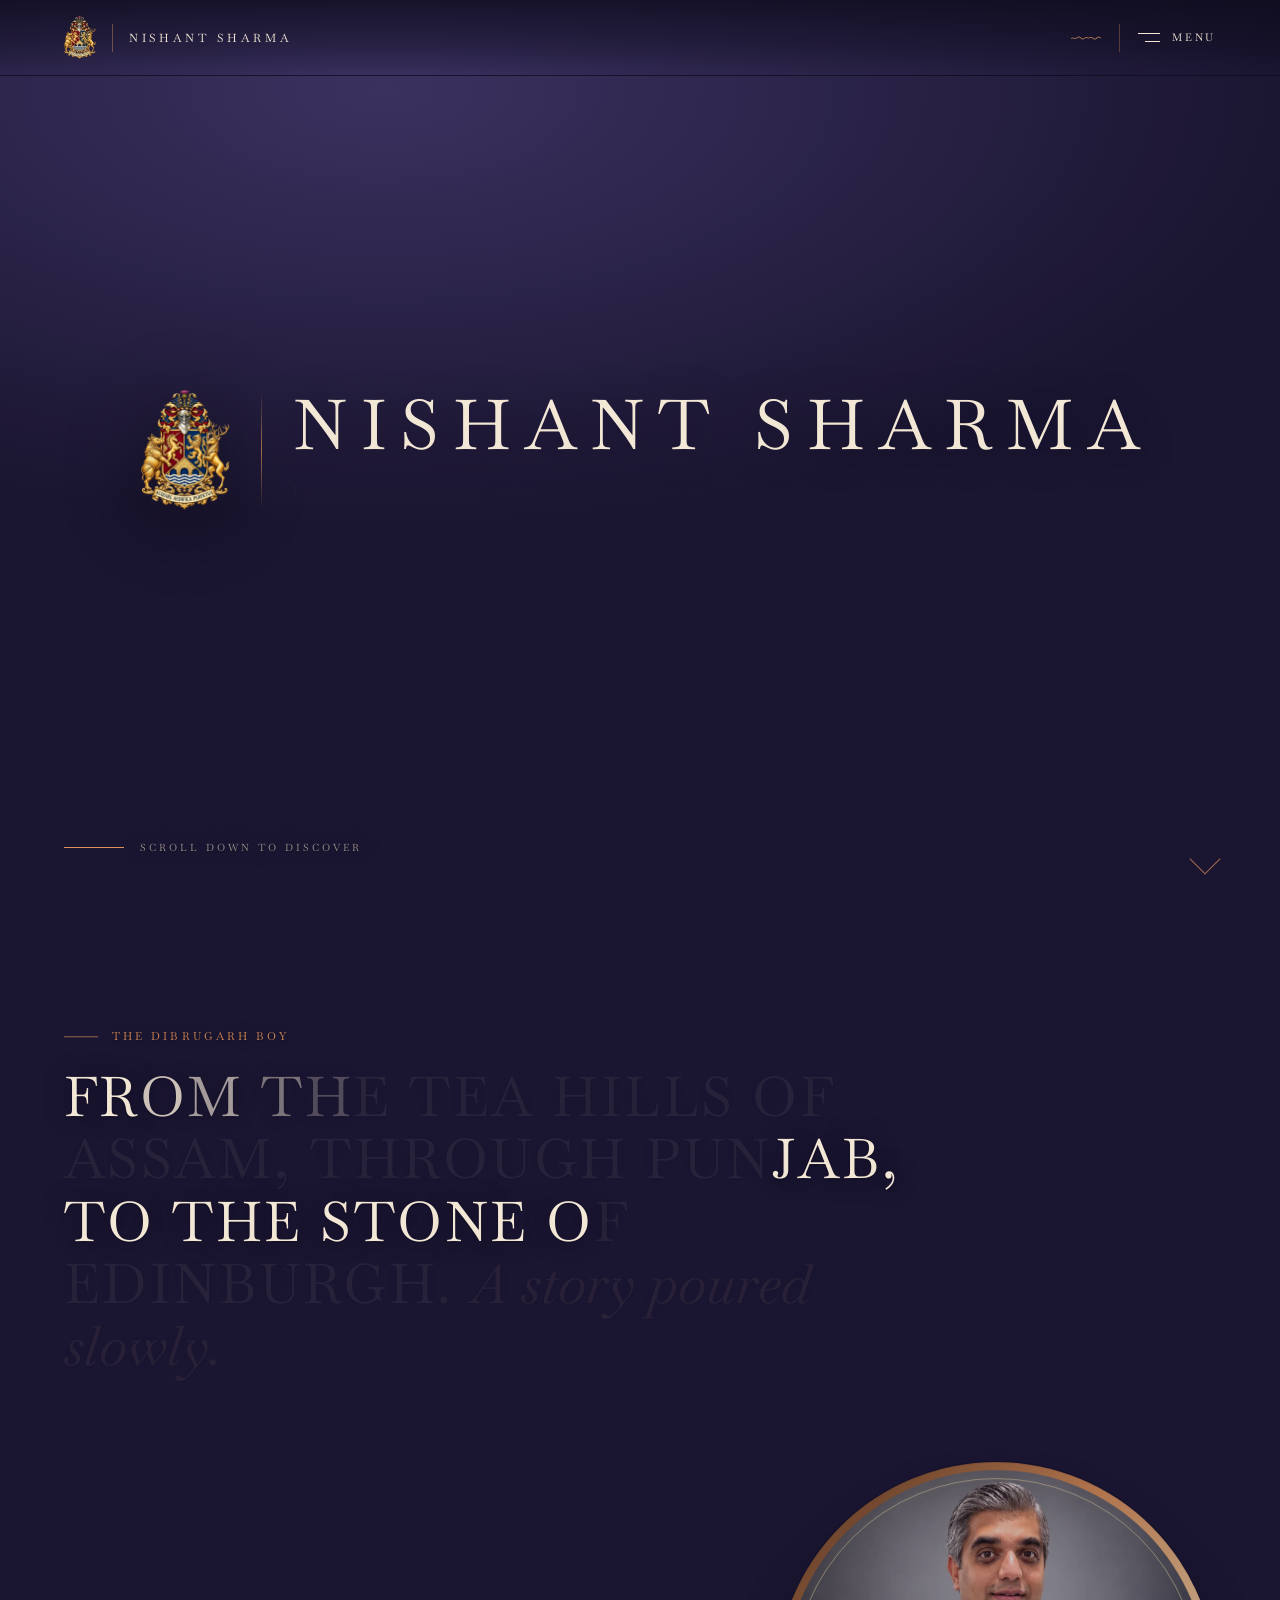
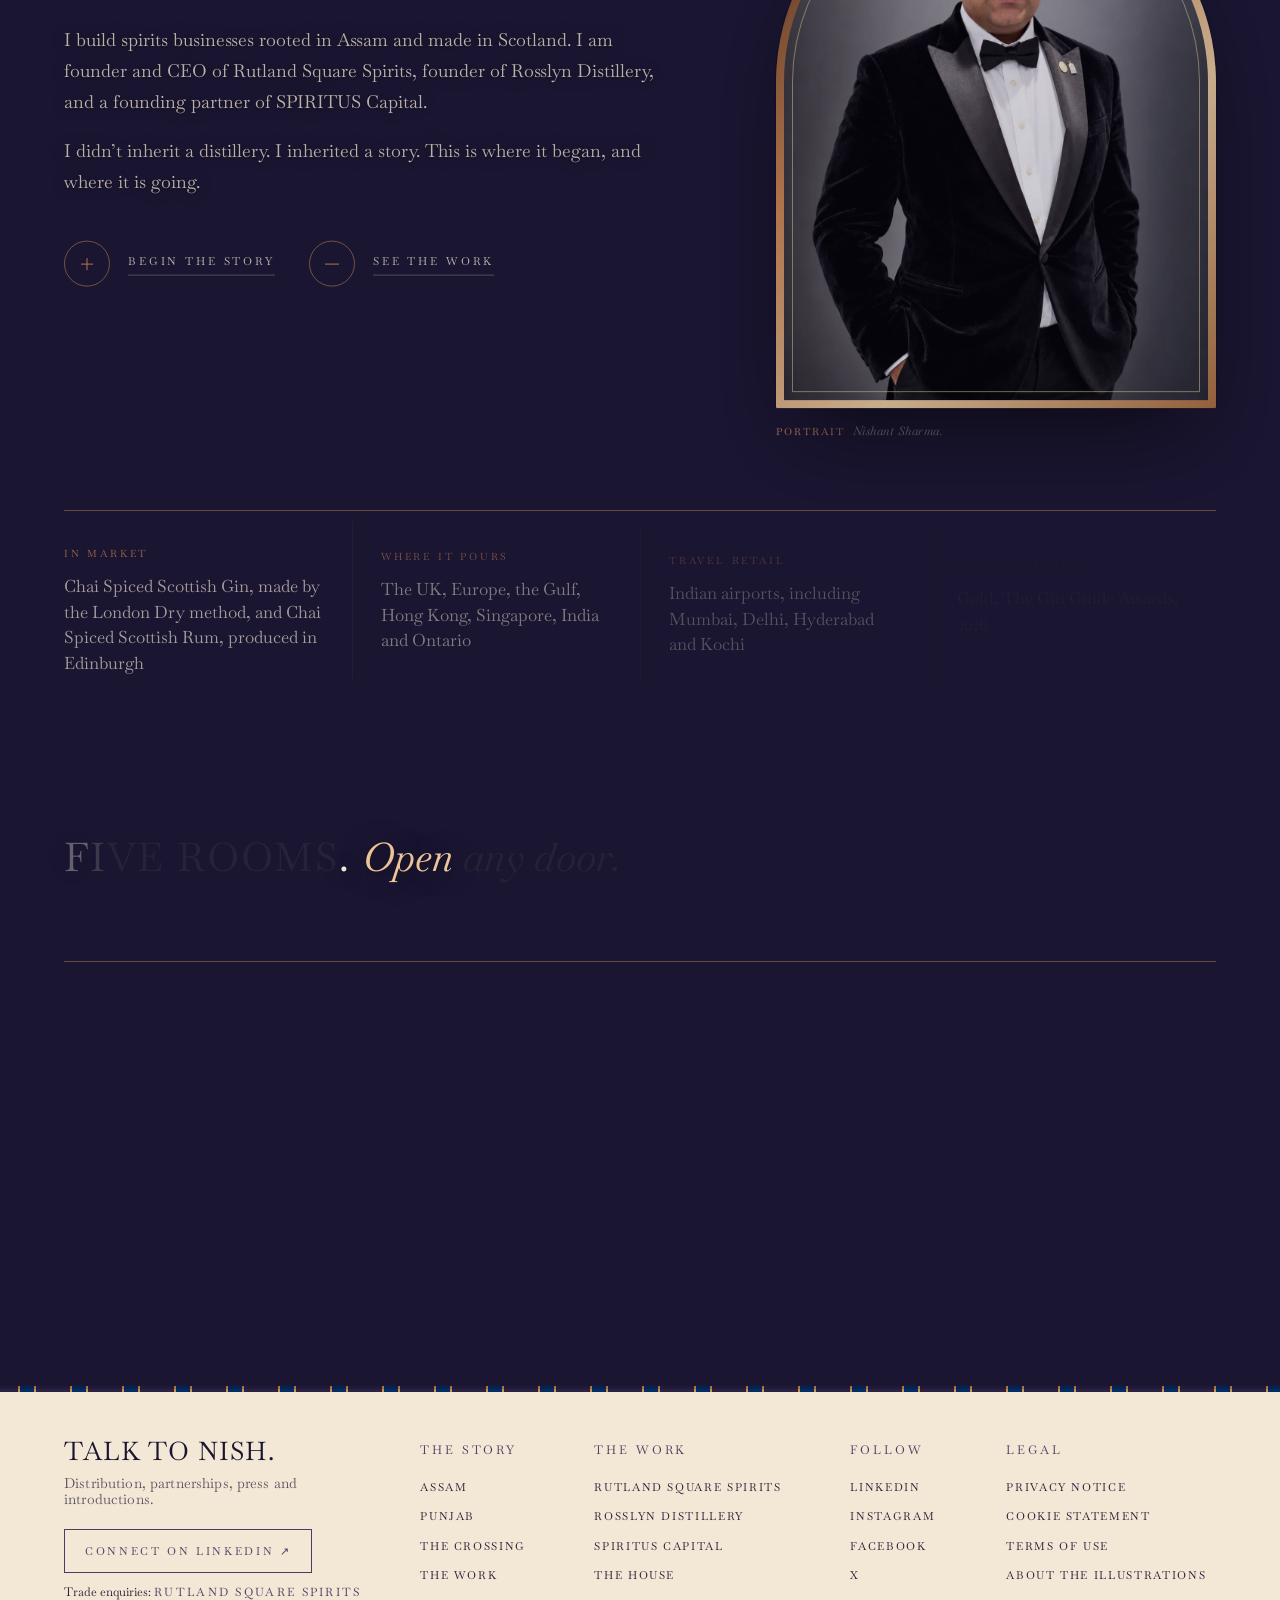
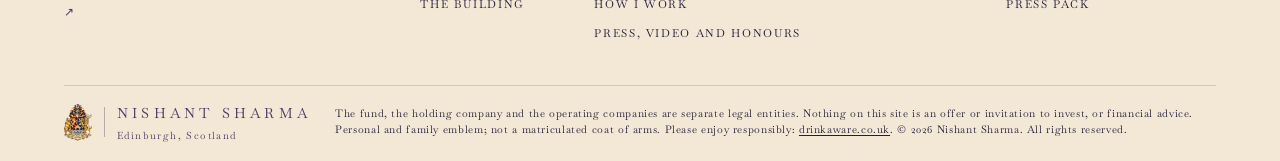
==== commit 447e983c: "Image alt text for search: portrait and 40 album thumbnails (captions); decorative duplicates stay e" ====
--- a/index.html
+++ b/index.html
@@ -62,7 +62,7 @@
     <p class="lede rv" style="--d:.1s">I didn’t inherit a distillery. I inherited a story. This is where it began, and where it is going.</p>
     <div class="rv" style="--d:.2s;margin-top:34px;display:flex;gap:34px;flex-wrap:wrap"><a class="cta" href="#story"><span class="o" aria-hidden="true"></span><span class="t">Begin the story</span></a><a class="cta arrow" href="#work"><span class="o" aria-hidden="true"></span><span class="t">See the work</span></a></div>
    </div>
-   <figure class="rv" style="margin:0;justify-self:end;width:100%;max-width:440px"><div class="arch gilt"><img src="assets/hero-portrait-v257.webp" alt="" style="object-position:58% 0%"></div><figcaption class="cap"><b>Portrait</b>Nishant Sharma.</figcaption></figure>
+   <figure class="rv" style="margin:0;justify-self:end;width:100%;max-width:440px"><div class="arch gilt"><img src="assets/hero-portrait-v257.webp" alt="Portrait of Nishant Sharma, founder of Rutland Square Spirits, in Edinburgh" style="object-position:58% 0%"></div><figcaption class="cap"><b>Portrait</b>Nishant Sharma.</figcaption></figure>
   </div>
   <dl class="ledger">
    <div class="rv"><dt>In market</dt><dd>Chai Spiced Scottish Gin, made by the London Dry method, and Chai Spiced Scottish Rum, produced in Edinburgh</dd></div>
@@ -233,7 +233,7 @@
    <figure class="cc c3"><button class="ph" data-full="assets/visit-chapel-group.webp" aria-label="Open photograph: the visit, March 2025"><img class="gfx" src="assets/t-visit-chapel-group.webp" alt="About twenty guests in black tie, kilts, saris and evening dresses standing together outside a Gothic chapel floodlit in red, with lit stained-glass windows" style="object-position:54% 11%"></button></figure>
   </div>
  </div>
- <div class="ticker" data-lbset aria-label="All photographs, moving strip: hover to pause, select to open"><div class="tk"><button class="ph" data-full="assets/arch-balcony.webp" aria-label="Open photograph: As a young boy, on a balcony wall."><img src="assets/t-arch-balcony.webp" alt="" loading="lazy" style="object-position:33% 27%"></button><button class="ph" data-full="assets/arch-baby.webp" aria-label="Open photograph: As a boy, holding a baby."><img src="assets/t-arch-baby.webp" alt="" loading="lazy" style="object-position:62% 0%"></button><button class="ph" data-full="assets/album-childhood.webp" aria-label="Open photograph: With friends in Dibrugarh, August 1995."><img src="assets/t-album-childhood.webp" alt="" loading="lazy" style="object-position:36% 49%"></button><button class="ph" data-full="assets/arch-rangers.webp" aria-label="Open photograph: As a teenager, in a Rangers kit."><img src="assets/t-arch-rangers.webp" alt="" loading="lazy" style="object-position:36% 41%"></button><button class="ph" data-full="assets/arch-rangers-smile.webp" aria-label="Open photograph: Laughing, in the same Rangers jacket."><img src="assets/t-arch-rangers-smile.webp" alt="" loading="lazy" style="object-position:37% 0%"></button><button class="ph" data-full="assets/album-kurta.webp" aria-label="Open photograph: In a white embroidered kurta and a bird-print waistcoat."><img src="assets/t-album-kurta.webp" alt="" loading="lazy" style="object-position:50% 37%"></button><button class="ph" data-full="assets/album-03.webp" aria-label="Open photograph: With friends at a hillside viewpoint."><img src="assets/t-album-03.webp" alt="" loading="lazy" style="object-position:49% 31%"></button><button class="ph" data-full="assets/album-signing.webp" aria-label="Open photograph: With Dr Vivek Anand Oberoi at the signing, Edinburgh, March 2025."><img src="assets/t-album-signing.webp" alt="" loading="lazy" style="object-position:52% 45%"></button><button class="ph" data-full="assets/album-02.webp" aria-label="Open photograph: With Dr Vivek Anand Oberoi."><img src="assets/t-album-02.webp" alt="" loading="lazy" style="object-position:62% 80%"></button><button class="ph" data-full="assets/album-11.webp" aria-label="Open photograph: In front of a sponsors’ wall that includes the Rutland Square logo."><img src="assets/t-album-11.webp" alt="" loading="lazy" style="object-position:51% 13%"></button><button class="ph" data-full="assets/album-04.webp" aria-label="Open photograph: At a black-tie evening, with Chai Spiced Scottish Gin and tonic."><img src="assets/t-album-04.webp" alt="" loading="lazy" style="object-position:72% 29%"></button><button class="ph" data-full="assets/album-12.webp" aria-label="Open photograph: At the Middle East Investors Summit, Expo City Dubai."><img src="assets/t-album-12.webp" alt="" loading="lazy" style="object-position:49% 44%"></button><button class="ph" data-full="assets/album-01.webp" aria-label="Open photograph: At the Middle East Investors Summit, Dubai."><img src="assets/t-album-01.webp" alt="" loading="lazy" style="object-position:50% 55%"></button><button class="ph" data-full="assets/album-10.webp" aria-label="Open photograph: Three men in a meeting room."><img src="assets/t-album-10.webp" alt="" loading="lazy" style="object-position:38% 37%"></button><button class="ph" data-full="assets/album-07.webp" aria-label="Open photograph: Standing before a large embroidered coat of arms."><img src="assets/t-album-07.webp" alt="" loading="lazy" style="object-position:61% 31%"></button><button class="ph" data-full="assets/album-09.webp" aria-label="Open photograph: On a staircase landing."><img src="assets/t-album-09.webp" alt="" loading="lazy" style="object-position:50% 31%"></button><button class="ph" data-full="assets/album-05.webp" aria-label="Open photograph: With Rutland Square on a duty-free shelf."><img src="assets/t-album-05.webp" alt="" loading="lazy" style="object-position:42% 68%"></button><button class="ph" data-full="assets/event-dec-2025.webp" aria-label="Open photograph: At an evening event, December 2025."><img src="assets/t-event-dec-2025.webp" alt="" loading="lazy" style="object-position:38% 42%"></button><button class="ph" data-full="assets/visit-chapel-group.webp" aria-label="Open photograph: Guests outside a floodlit chapel during the visit."><img src="assets/t-visit-chapel-group.webp" alt="" loading="lazy" style="object-position:54% 11%"></button><button class="ph" data-full="assets/visit-arrival.webp" aria-label="Open photograph: An arrival during the visit."><img src="assets/t-visit-arrival.webp" alt="" loading="lazy" style="object-position:43% 20%"></button><button class="ph" data-full="assets/visit-pews.webp" aria-label="Open photograph: Guests seated by candlelight in the chapel."><img src="assets/t-visit-pews.webp" alt="" loading="lazy" style="object-position:43% 24%"></button><button class="ph" data-full="assets/visit-airfield.webp" aria-label="Open photograph: On the airfield."><img src="assets/t-visit-airfield.webp" alt="" loading="lazy" style="object-position:87% 29%"></button><button class="ph" data-full="assets/visit-dinner.webp" aria-label="Open photograph: A speech at the candlelit dinner."><img src="assets/t-visit-dinner.webp" alt="" loading="lazy" style="object-position:32% 35%"></button><button class="ph" data-full="assets/visit-meeting.webp" aria-label="Open photograph: Around the meeting table."><img src="assets/t-visit-meeting.webp" alt="" loading="lazy" style="object-position:30% 8%"></button><button class="ph" data-full="assets/visit-site.webp" aria-label="Open photograph: A site visit."><img src="assets/t-visit-site.webp" alt="" loading="lazy" style="object-position:47% 79%"></button><button class="ph" data-full="assets/visit-chapel-talk.webp" aria-label="Open photograph: In conversation in the chapel."><img src="assets/t-visit-chapel-talk.webp" alt="" loading="lazy" style="object-position:52% 21%"></button><button class="ph" data-full="assets/road-meghalaya.webp" aria-label="Open photograph: Coming in to land over Meghalaya, April 2026."><img src="assets/t-road-meghalaya.webp" alt="" loading="lazy"></button><button class="ph" data-full="assets/road-delhi-airport.webp" aria-label="Open photograph: At the airport, Delhi, April 2026."><img src="assets/t-road-delhi-airport.webp" alt="" loading="lazy" style="object-position:47% 42%"></button><button class="ph" data-full="assets/road-noida-studio.webp" aria-label="Open photograph: At the News Nine Plus studio, Noida, April 2026."><img src="assets/t-road-noida-studio.webp" alt="" loading="lazy" style="object-position:49% 44%"></button><button class="ph" data-full="assets/road-mumbai-meeting.webp" aria-label="Open photograph: A meeting, Mumbai, August 2026."><img src="assets/t-road-mumbai-meeting.webp" alt="" loading="lazy" style="object-position:50% 10%"></button><button class="ph" data-full="assets/road-mumbai-sea.webp" aria-label="Open photograph: Looking out to sea, Mumbai, August 2026."><img src="assets/t-road-mumbai-sea.webp" alt="" loading="lazy"></button><button class="ph" data-full="assets/road-mumbai-home.webp" aria-label="Open photograph: A visit at home, Mumbai, August 2026."><img src="assets/t-road-mumbai-home.webp" alt="" loading="lazy" style="object-position:48% 83%"></button><button class="ph" data-full="assets/road-mumbai-skyline.webp" aria-label="Open photograph: The Mumbai skyline, August 2026."><img src="assets/t-road-mumbai-skyline.webp" alt="" loading="lazy"></button><button class="ph" data-full="assets/road-mumbai-dutyfree.webp" aria-label="Open photograph: Rutland Square on a duty-free shelf, Mumbai, August 2026."><img src="assets/t-road-mumbai-dutyfree.webp" alt="" loading="lazy" style="object-position:40% 64%"></button><button class="ph" data-full="assets/img-19.webp" aria-label="Open photograph: A long candlelit dinner table."><img src="assets/t-img-19.webp" alt="" loading="lazy" style="object-position:34% 28%"></button><button class="ph" data-full="assets/img-20.webp" aria-label="Open photograph: Cocktails and a bottle of gin."><img src="assets/t-img-20.webp" alt="" loading="lazy"></button><button class="ph" data-full="assets/img-21.webp" aria-label="Open photograph: A cocktail beside a bottle of gin."><img src="assets/t-img-21.webp" alt="" loading="lazy"></button><button class="ph" data-full="assets/img-22.webp" aria-label="Open photograph: Small bowls and a porcelain jar on a wooden table."><img src="assets/t-img-22.webp" alt="" loading="lazy"></button><button class="ph" data-full="assets/img-23.webp" aria-label="Open photograph: Guests seated in a stone hall."><img src="assets/t-img-23.webp" alt="" loading="lazy" style="object-position:42% 23%"></button><button class="ph" data-full="assets/img-24.webp" aria-label="Open photograph: Conversation at a restaurant table."><img src="assets/t-img-24.webp" alt="" loading="lazy" style="object-position:65% 7%"></button><button class="ph" data-full="assets/img-25.webp" aria-label="Open photograph: Two men talking beside stainless steel equipment."><img src="assets/t-img-25.webp" alt="" loading="lazy" style="object-position:49% 38%"></button><button class="ph" data-full="assets/img-26.webp" aria-label="Open photograph: Two men talking outdoors."><img src="assets/t-img-26.webp" alt="" loading="lazy" style="object-position:43% 0%"></button><button class="ph" data-full="assets/img-28.webp" aria-label="Open photograph: Gin and rum miniatures."><img src="assets/t-img-28.webp" alt="" loading="lazy"></button><button class="ph" data-full="assets/img-29.webp" aria-label="Open photograph: Chai Spiced Scottish Rum."><img src="assets/t-img-29.webp" alt="" loading="lazy" style="object-position:51% 2%"></button><button class="ph" data-full="assets/img-16.webp" aria-label="Open photograph: The gold gift box."><img src="assets/t-img-16.webp" alt="" loading="lazy"></button><button class="ph" data-full="assets/img-15.webp" aria-label="Open photograph: The botanicals, October 2024."><img src="assets/t-img-15.webp" alt="" loading="lazy"></button><button class="ph dup" tabindex="-1" aria-hidden="true" data-full="assets/arch-balcony.webp" aria-label="Open photograph: As a young boy, on a balcony wall."><img src="assets/t-arch-balcony.webp" alt="" loading="lazy" style="object-position:33% 27%"></button><button class="ph dup" tabindex="-1" aria-hidden="true" data-full="assets/arch-baby.webp" aria-label="Open photograph: As a boy, holding a baby."><img src="assets/t-arch-baby.webp" alt="" loading="lazy" style="object-position:62% 0%"></button><button class="ph dup" tabindex="-1" aria-hidden="true" data-full="assets/album-childhood.webp" aria-label="Open photograph: With friends in Dibrugarh, August 1995."><img src="assets/t-album-childhood.webp" alt="" loading="lazy" style="object-position:36% 49%"></button><button class="ph dup" tabindex="-1" aria-hidden="true" data-full="assets/arch-rangers.webp" aria-label="Open photograph: As a teenager, in a Rangers kit."><img src="assets/t-arch-rangers.webp" alt="" loading="lazy" style="object-position:36% 41%"></button><button class="ph dup" tabindex="-1" aria-hidden="true" data-full="assets/arch-rangers-smile.webp" aria-label="Open photograph: Laughing, in the same Rangers jacket."><img src="assets/t-arch-rangers-smile.webp" alt="" loading="lazy" style="object-position:37% 0%"></button><button class="ph dup" tabindex="-1" aria-hidden="true" data-full="assets/album-kurta.webp" aria-label="Open photograph: In a white embroidered kurta and a bird-print waistcoat."><img src="assets/t-album-kurta.webp" alt="" loading="lazy" style="object-position:50% 37%"></button><button class="ph dup" tabindex="-1" aria-hidden="true" data-full="assets/album-03.webp" aria-label="Open photograph: With friends at a hillside viewpoint."><img src="assets/t-album-03.webp" alt="" loading="lazy" style="object-position:49% 31%"></button><button class="ph dup" tabindex="-1" aria-hidden="true" data-full="assets/album-signing.webp" aria-label="Open photograph: With Dr Vivek Anand Oberoi at the signing, Edinburgh, March 2025."><img src="assets/t-album-signing.webp" alt="" loading="lazy" style="object-position:52% 45%"></button><button class="ph dup" tabindex="-1" aria-hidden="true" data-full="assets/album-02.webp" aria-label="Open photograph: With Dr Vivek Anand Oberoi."><img src="assets/t-album-02.webp" alt="" loading="lazy" style="object-position:62% 80%"></button><button class="ph dup" tabindex="-1" aria-hidden="true" data-full="assets/album-11.webp" aria-label="Open photograph: In front of a sponsors’ wall that includes the Rutland Square logo."><img src="assets/t-album-11.webp" alt="" loading="lazy" style="object-position:51% 13%"></button><button class="ph dup" tabindex="-1" aria-hidden="true" data-full="assets/album-04.webp" aria-label="Open photograph: At a black-tie evening, with Chai Spiced Scottish Gin and tonic."><img src="assets/t-album-04.webp" alt="" loading="lazy" style="object-position:72% 29%"></button><button class="ph dup" tabindex="-1" aria-hidden="true" data-full="assets/album-12.webp" aria-label="Open photograph: At the Middle East Investors Summit, Expo City Dubai."><img src="assets/t-album-12.webp" alt="" loading="lazy" style="object-position:49% 44%"></button><button class="ph dup" tabindex="-1" aria-hidden="true" data-full="assets/album-01.webp" aria-label="Open photograph: At the Middle East Investors Summit, Dubai."><img src="assets/t-album-01.webp" alt="" loading="lazy" style="object-position:50% 55%"></button><button class="ph dup" tabindex="-1" aria-hidden="true" data-full="assets/album-10.webp" aria-label="Open photograph: Three men in a meeting room."><img src="assets/t-album-10.webp" alt="" loading="lazy" style="object-position:38% 37%"></button><button class="ph dup" tabindex="-1" aria-hidden="true" data-full="assets/album-07.webp" aria-label="Open photograph: Standing before a large embroidered coat of arms."><img src="assets/t-album-07.webp" alt="" loading="lazy" style="object-position:61% 31%"></button><button class="ph dup" tabindex="-1" aria-hidden="true" data-full="assets/album-09.webp" aria-label="Open photograph: On a staircase landing."><img src="assets/t-album-09.webp" alt="" loading="lazy" style="object-position:50% 31%"></button><button class="ph dup" tabindex="-1" aria-hidden="true" data-full="assets/album-05.webp" aria-label="Open photograph: With Rutland Square on a duty-free shelf."><img src="assets/t-album-05.webp" alt="" loading="lazy" style="object-position:42% 68%"></button><button class="ph dup" tabindex="-1" aria-hidden="true" data-full="assets/event-dec-2025.webp" aria-label="Open photograph: At an evening event, December 2025."><img src="assets/t-event-dec-2025.webp" alt="" loading="lazy" style="object-position:38% 42%"></button><button class="ph dup" tabindex="-1" aria-hidden="true" data-full="assets/visit-chapel-group.webp" aria-label="Open photograph: Guests outside a floodlit chapel during the visit."><img src="assets/t-visit-chapel-group.webp" alt="" loading="lazy" style="object-position:54% 11%"></button><button class="ph dup" tabindex="-1" aria-hidden="true" data-full="assets/visit-arrival.webp" aria-label="Open photograph: An arrival during the visit."><img src="assets/t-visit-arrival.webp" alt="" loading="lazy" style="object-position:43% 20%"></button><button class="ph dup" tabindex="-1" aria-hidden="true" data-full="assets/visit-pews.webp" aria-label="Open photograph: Guests seated by candlelight in the chapel."><img src="assets/t-visit-pews.webp" alt="" loading="lazy" style="object-position:43% 24%"></button><button class="ph dup" tabindex="-1" aria-hidden="true" data-full="assets/visit-airfield.webp" aria-label="Open photograph: On the airfield."><img src="assets/t-visit-airfield.webp" alt="" loading="lazy" style="object-position:87% 29%"></button><button class="ph dup" tabindex="-1" aria-hidden="true" data-full="assets/visit-dinner.webp" aria-label="Open photograph: A speech at the candlelit dinner."><img src="assets/t-visit-dinner.webp" alt="" loading="lazy" style="object-position:32% 35%"></button><button class="ph dup" tabindex="-1" aria-hidden="true" data-full="assets/visit-meeting.webp" aria-label="Open photograph: Around the meeting table."><img src="assets/t-visit-meeting.webp" alt="" loading="lazy" style="object-position:30% 8%"></button><button class="ph dup" tabindex="-1" aria-hidden="true" data-full="assets/visit-site.webp" aria-label="Open photograph: A site visit."><img src="assets/t-visit-site.webp" alt="" loading="lazy" style="object-position:47% 79%"></button><button class="ph dup" tabindex="-1" aria-hidden="true" data-full="assets/visit-chapel-talk.webp" aria-label="Open photograph: In conversation in the chapel."><img src="assets/t-visit-chapel-talk.webp" alt="" loading="lazy" style="object-position:52% 21%"></button><button class="ph dup" tabindex="-1" aria-hidden="true" data-full="assets/road-meghalaya.webp" aria-label="Open photograph: Coming in to land over Meghalaya, April 2026."><img src="assets/t-road-meghalaya.webp" alt="" loading="lazy"></button><button class="ph dup" tabindex="-1" aria-hidden="true" data-full="assets/road-delhi-airport.webp" aria-label="Open photograph: At the airport, Delhi, April 2026."><img src="assets/t-road-delhi-airport.webp" alt="" loading="lazy" style="object-position:47% 42%"></button><button class="ph dup" tabindex="-1" aria-hidden="true" data-full="assets/road-noida-studio.webp" aria-label="Open photograph: At the News Nine Plus studio, Noida, April 2026."><img src="assets/t-road-noida-studio.webp" alt="" loading="lazy" style="object-position:49% 44%"></button><button class="ph dup" tabindex="-1" aria-hidden="true" data-full="assets/road-mumbai-meeting.webp" aria-label="Open photograph: A meeting, Mumbai, August 2026."><img src="assets/t-road-mumbai-meeting.webp" alt="" loading="lazy" style="object-position:50% 10%"></button><button class="ph dup" tabindex="-1" aria-hidden="true" data-full="assets/road-mumbai-sea.webp" aria-label="Open photograph: Looking out to sea, Mumbai, August 2026."><img src="assets/t-road-mumbai-sea.webp" alt="" loading="lazy"></button><button class="ph dup" tabindex="-1" aria-hidden="true" data-full="assets/road-mumbai-home.webp" aria-label="Open photograph: A visit at home, Mumbai, August 2026."><img src="assets/t-road-mumbai-home.webp" alt="" loading="lazy" style="object-position:48% 83%"></button><button class="ph dup" tabindex="-1" aria-hidden="true" data-full="assets/road-mumbai-skyline.webp" aria-label="Open photograph: The Mumbai skyline, August 2026."><img src="assets/t-road-mumbai-skyline.webp" alt="" loading="lazy"></button><button class="ph dup" tabindex="-1" aria-hidden="true" data-full="assets/road-mumbai-dutyfree.webp" aria-label="Open photograph: Rutland Square on a duty-free shelf, Mumbai, August 2026."><img src="assets/t-road-mumbai-dutyfree.webp" alt="" loading="lazy" style="object-position:40% 64%"></button><button class="ph dup" tabindex="-1" aria-hidden="true" data-full="assets/img-19.webp" aria-label="Open photograph: A long candlelit dinner table."><img src="assets/t-img-19.webp" alt="" loading="lazy" style="object-position:34% 28%"></button><button class="ph dup" tabindex="-1" aria-hidden="true" data-full="assets/img-20.webp" aria-label="Open photograph: Cocktails and a bottle of gin."><img src="assets/t-img-20.webp" alt="" loading="lazy"></button><button class="ph dup" tabindex="-1" aria-hidden="true" data-full="assets/img-21.webp" aria-label="Open photograph: A cocktail beside a bottle of gin."><img src="assets/t-img-21.webp" alt="" loading="lazy"></button><button class="ph dup" tabindex="-1" aria-hidden="true" data-full="assets/img-22.webp" aria-label="Open photograph: Small bowls and a porcelain jar on a wooden table."><img src="assets/t-img-22.webp" alt="" loading="lazy"></button><button class="ph dup" tabindex="-1" aria-hidden="true" data-full="assets/img-23.webp" aria-label="Open photograph: Guests seated in a stone hall."><img src="assets/t-img-23.webp" alt="" loading="lazy" style="object-position:42% 23%"></button><button class="ph dup" tabindex="-1" aria-hidden="true" data-full="assets/img-24.webp" aria-label="Open photograph: Conversation at a restaurant table."><img src="assets/t-img-24.webp" alt="" loading="lazy" style="object-position:65% 7%"></button><button class="ph dup" tabindex="-1" aria-hidden="true" data-full="assets/img-25.webp" aria-label="Open photograph: Two men talking beside stainless steel equipment."><img src="assets/t-img-25.webp" alt="" loading="lazy" style="object-position:49% 38%"></button><button class="ph dup" tabindex="-1" aria-hidden="true" data-full="assets/img-26.webp" aria-label="Open photograph: Two men talking outdoors."><img src="assets/t-img-26.webp" alt="" loading="lazy" style="object-position:43% 0%"></button><button class="ph dup" tabindex="-1" aria-hidden="true" data-full="assets/img-28.webp" aria-label="Open photograph: Gin and rum miniatures."><img src="assets/t-img-28.webp" alt="" loading="lazy"></button><button class="ph dup" tabindex="-1" aria-hidden="true" data-full="assets/img-29.webp" aria-label="Open photograph: Chai Spiced Scottish Rum."><img src="assets/t-img-29.webp" alt="" loading="lazy" style="object-position:51% 2%"></button><button class="ph dup" tabindex="-1" aria-hidden="true" data-full="assets/img-16.webp" aria-label="Open photograph: The gold gift box."><img src="assets/t-img-16.webp" alt="" loading="lazy"></button><button class="ph dup" tabindex="-1" aria-hidden="true" data-full="assets/img-15.webp" aria-label="Open photograph: The botanicals, October 2024."><img src="assets/t-img-15.webp" alt="" loading="lazy"></button></div></div>
+ <div class="ticker" data-lbset aria-label="All photographs, moving strip: hover to pause, select to open"><div class="tk"><button class="ph" data-full="assets/arch-balcony.webp" aria-label="Open photograph: As a young boy, on a balcony wall."><img src="assets/t-arch-balcony.webp" alt="A small boy in a white cap, a red and yellow jumper and blue trousers sitting on a pink balcony wall, smiling down at his feet, with a corrugated roof and palm trees behind" loading="lazy" style="object-position:33% 27%"></button><button class="ph" data-full="assets/arch-baby.webp" aria-label="Open photograph: As a boy, holding a baby."><img src="assets/t-arch-baby.webp" alt="As a boy, holding a baby" loading="lazy" style="object-position:62% 0%"></button><button class="ph" data-full="assets/album-childhood.webp" aria-label="Open photograph: With friends in Dibrugarh, August 1995."><img src="assets/t-album-childhood.webp" alt="Five boys on a sofa in front of floral wallpaper, in a colour-graded family photograph with a white print border: one hides his face behind his hand, two make V-signs beside their mouths and the others smile; Nishant Sharma is the middle boy in the blue shirt, with his hand on his chin" loading="lazy" style="object-position:36% 49%"></button><button class="ph" data-full="assets/arch-rangers.webp" aria-label="Open photograph: As a teenager, in a Rangers kit."><img src="assets/t-arch-rangers.webp" alt="As a teenager, in a Rangers kit" loading="lazy" style="object-position:36% 41%"></button><button class="ph" data-full="assets/arch-rangers-smile.webp" aria-label="Open photograph: Laughing, in the same Rangers jacket."><img src="assets/t-arch-rangers-smile.webp" alt="Laughing, in the same Rangers jacket" loading="lazy" style="object-position:37% 0%"></button><button class="ph" data-full="assets/album-kurta.webp" aria-label="Open photograph: In a white embroidered kurta and a bird-print waistcoat."><img src="assets/t-album-kurta.webp" alt="In a white embroidered kurta and a bird-print waistcoat" loading="lazy" style="object-position:50% 37%"></button><button class="ph" data-full="assets/album-03.webp" aria-label="Open photograph: With friends at a hillside viewpoint."><img src="assets/t-album-03.webp" alt="With friends at a hillside viewpoint" loading="lazy" style="object-position:49% 31%"></button><button class="ph" data-full="assets/album-signing.webp" aria-label="Open photograph: With Dr Vivek Anand Oberoi at the signing, Edinburgh, March 2025."><img src="assets/t-album-signing.webp" alt="Dr Vivek Anand Oberoi and Nishant Sharma each holding a white folder printed with the Rutland Square seal" loading="lazy" style="object-position:52% 45%"></button><button class="ph" data-full="assets/album-02.webp" aria-label="Open photograph: With Dr Vivek Anand Oberoi."><img src="assets/t-album-02.webp" alt="With Dr Vivek Anand Oberoi" loading="lazy" style="object-position:62% 80%"></button><button class="ph" data-full="assets/album-11.webp" aria-label="Open photograph: In front of a sponsors’ wall that includes the Rutland Square logo."><img src="assets/t-album-11.webp" alt="In front of a sponsors’ wall that includes the Rutland Square logo" loading="lazy" style="object-position:51% 13%"></button><button class="ph" data-full="assets/album-04.webp" aria-label="Open photograph: At a black-tie evening, with Chai Spiced Scottish Gin and tonic."><img src="assets/t-album-04.webp" alt="At a black-tie evening, with Chai Spiced Scottish Gin and tonic" loading="lazy" style="object-position:72% 29%"></button><button class="ph" data-full="assets/album-12.webp" aria-label="Open photograph: At the Middle East Investors Summit, Expo City Dubai."><img src="assets/t-album-12.webp" alt="At the Middle East Investors Summit, Expo City Dubai" loading="lazy" style="object-position:49% 44%"></button><button class="ph" data-full="assets/album-01.webp" aria-label="Open photograph: At the Middle East Investors Summit, Dubai."><img src="assets/t-album-01.webp" alt="At the Middle East Investors Summit, Dubai" loading="lazy" style="object-position:50% 55%"></button><button class="ph" data-full="assets/album-10.webp" aria-label="Open photograph: Three men in a meeting room."><img src="assets/t-album-10.webp" alt="Three men in a meeting room" loading="lazy" style="object-position:38% 37%"></button><button class="ph" data-full="assets/album-07.webp" aria-label="Open photograph: Standing before a large embroidered coat of arms."><img src="assets/t-album-07.webp" alt="Standing before a large embroidered coat of arms" loading="lazy" style="object-position:61% 31%"></button><button class="ph" data-full="assets/album-09.webp" aria-label="Open photograph: On a staircase landing."><img src="assets/t-album-09.webp" alt="On a staircase landing" loading="lazy" style="object-position:50% 31%"></button><button class="ph" data-full="assets/album-05.webp" aria-label="Open photograph: With Rutland Square on a duty-free shelf."><img src="assets/t-album-05.webp" alt="With Rutland Square on a duty-free shelf" loading="lazy" style="object-position:42% 68%"></button><button class="ph" data-full="assets/event-dec-2025.webp" aria-label="Open photograph: At an evening event, December 2025."><img src="assets/t-event-dec-2025.webp" alt="At an evening event, December 2025" loading="lazy" style="object-position:38% 42%"></button><button class="ph" data-full="assets/visit-chapel-group.webp" aria-label="Open photograph: Guests outside a floodlit chapel during the visit."><img src="assets/t-visit-chapel-group.webp" alt="About twenty guests in black tie, kilts, saris and evening dresses standing together outside a Gothic chapel floodlit in red, with lit stained-glass windows" loading="lazy" style="object-position:54% 11%"></button><button class="ph" data-full="assets/visit-arrival.webp" aria-label="Open photograph: An arrival during the visit."><img src="assets/t-visit-arrival.webp" alt="An arrival during the visit" loading="lazy" style="object-position:43% 20%"></button><button class="ph" data-full="assets/visit-pews.webp" aria-label="Open photograph: Guests seated by candlelight in the chapel."><img src="assets/t-visit-pews.webp" alt="Guests seated by candlelight in the chapel" loading="lazy" style="object-position:43% 24%"></button><button class="ph" data-full="assets/visit-airfield.webp" aria-label="Open photograph: On the airfield."><img src="assets/t-visit-airfield.webp" alt="On the airfield" loading="lazy" style="object-position:87% 29%"></button><button class="ph" data-full="assets/visit-dinner.webp" aria-label="Open photograph: A speech at the candlelit dinner."><img src="assets/t-visit-dinner.webp" alt="A speech at the candlelit dinner" loading="lazy" style="object-position:32% 35%"></button><button class="ph" data-full="assets/visit-meeting.webp" aria-label="Open photograph: Around the meeting table."><img src="assets/t-visit-meeting.webp" alt="Around the meeting table" loading="lazy" style="object-position:30% 8%"></button><button class="ph" data-full="assets/visit-site.webp" aria-label="Open photograph: A site visit."><img src="assets/t-visit-site.webp" alt="A site visit" loading="lazy" style="object-position:47% 79%"></button><button class="ph" data-full="assets/visit-chapel-talk.webp" aria-label="Open photograph: In conversation in the chapel."><img src="assets/t-visit-chapel-talk.webp" alt="In conversation in the chapel" loading="lazy" style="object-position:52% 21%"></button><button class="ph" data-full="assets/road-meghalaya.webp" aria-label="Open photograph: Coming in to land over Meghalaya, April 2026."><img src="assets/t-road-meghalaya.webp" alt="An aircraft wing above green hills, patchwork fields, a winding stream and scattered houses, seen from a plane window" loading="lazy"></button><button class="ph" data-full="assets/road-delhi-airport.webp" aria-label="Open photograph: At the airport, Delhi, April 2026."><img src="assets/t-road-delhi-airport.webp" alt="At the airport, Delhi, April 2026" loading="lazy" style="object-position:47% 42%"></button><button class="ph" data-full="assets/road-noida-studio.webp" aria-label="Open photograph: At the News Nine Plus studio, Noida, April 2026."><img src="assets/t-road-noida-studio.webp" alt="At the News Nine Plus studio, Noida, April 2026" loading="lazy" style="object-position:49% 44%"></button><button class="ph" data-full="assets/road-mumbai-meeting.webp" aria-label="Open photograph: A meeting, Mumbai, August 2026."><img src="assets/t-road-mumbai-meeting.webp" alt="A meeting, Mumbai, August 2026" loading="lazy" style="object-position:50% 10%"></button><button class="ph" data-full="assets/road-mumbai-sea.webp" aria-label="Open photograph: Looking out to sea, Mumbai, August 2026."><img src="assets/t-road-mumbai-sea.webp" alt="Looking out to sea, Mumbai, August 2026" loading="lazy"></button><button class="ph" data-full="assets/road-mumbai-home.webp" aria-label="Open photograph: A visit at home, Mumbai, August 2026."><img src="assets/t-road-mumbai-home.webp" alt="A visit at home, Mumbai, August 2026" loading="lazy" style="object-position:48% 83%"></button><button class="ph" data-full="assets/road-mumbai-skyline.webp" aria-label="Open photograph: The Mumbai skyline, August 2026."><img src="assets/t-road-mumbai-skyline.webp" alt="The Mumbai skyline, August 2026" loading="lazy"></button><button class="ph" data-full="assets/road-mumbai-dutyfree.webp" aria-label="Open photograph: Rutland Square on a duty-free shelf, Mumbai, August 2026."><img src="assets/t-road-mumbai-dutyfree.webp" alt="Rutland Square on a duty-free shelf, Mumbai, August 2026" loading="lazy" style="object-position:40% 64%"></button><button class="ph" data-full="assets/img-19.webp" aria-label="Open photograph: A long candlelit dinner table."><img src="assets/t-img-19.webp" alt="Guests seated along a long table dressed in white linen, with candelabra and candles, in a hall with a timber roof and a curtain hung with fairy lights" loading="lazy" style="object-position:34% 28%"></button><button class="ph" data-full="assets/img-20.webp" aria-label="Open photograph: Cocktails and a bottle of gin."><img src="assets/t-img-20.webp" alt="Cocktails and a bottle of gin" loading="lazy"></button><button class="ph" data-full="assets/img-21.webp" aria-label="Open photograph: A cocktail beside a bottle of gin."><img src="assets/t-img-21.webp" alt="A cocktail beside a bottle of gin" loading="lazy"></button><button class="ph" data-full="assets/img-22.webp" aria-label="Open photograph: Small bowls and a porcelain jar on a wooden table."><img src="assets/t-img-22.webp" alt="Small bowls and a porcelain jar on a wooden table" loading="lazy"></button><button class="ph" data-full="assets/img-23.webp" aria-label="Open photograph: Guests seated in a stone hall."><img src="assets/t-img-23.webp" alt="Guests seated in a stone hall" loading="lazy" style="object-position:42% 23%"></button><button class="ph" data-full="assets/img-24.webp" aria-label="Open photograph: Conversation at a restaurant table."><img src="assets/t-img-24.webp" alt="Conversation at a restaurant table" loading="lazy" style="object-position:65% 7%"></button><button class="ph" data-full="assets/img-25.webp" aria-label="Open photograph: Two men talking beside stainless steel equipment."><img src="assets/t-img-25.webp" alt="Two men talking beside stainless steel equipment" loading="lazy" style="object-position:49% 38%"></button><button class="ph" data-full="assets/img-26.webp" aria-label="Open photograph: Two men talking outdoors."><img src="assets/t-img-26.webp" alt="Two men talking outdoors" loading="lazy" style="object-position:43% 0%"></button><button class="ph" data-full="assets/img-28.webp" aria-label="Open photograph: Gin and rum miniatures."><img src="assets/t-img-28.webp" alt="Gin and rum miniatures" loading="lazy"></button><button class="ph" data-full="assets/img-29.webp" aria-label="Open photograph: Chai Spiced Scottish Rum."><img src="assets/t-img-29.webp" alt="Chai Spiced Scottish Rum" loading="lazy" style="object-position:51% 2%"></button><button class="ph" data-full="assets/img-16.webp" aria-label="Open photograph: The gold gift box."><img src="assets/t-img-16.webp" alt="The gold gift box" loading="lazy"></button><button class="ph" data-full="assets/img-15.webp" aria-label="Open photograph: The botanicals, October 2024."><img src="assets/t-img-15.webp" alt="The botanicals, October 2024" loading="lazy"></button><button class="ph dup" tabindex="-1" aria-hidden="true" data-full="assets/arch-balcony.webp" aria-label="Open photograph: As a young boy, on a balcony wall."><img src="assets/t-arch-balcony.webp" alt="" loading="lazy" style="object-position:33% 27%"></button><button class="ph dup" tabindex="-1" aria-hidden="true" data-full="assets/arch-baby.webp" aria-label="Open photograph: As a boy, holding a baby."><img src="assets/t-arch-baby.webp" alt="" loading="lazy" style="object-position:62% 0%"></button><button class="ph dup" tabindex="-1" aria-hidden="true" data-full="assets/album-childhood.webp" aria-label="Open photograph: With friends in Dibrugarh, August 1995."><img src="assets/t-album-childhood.webp" alt="" loading="lazy" style="object-position:36% 49%"></button><button class="ph dup" tabindex="-1" aria-hidden="true" data-full="assets/arch-rangers.webp" aria-label="Open photograph: As a teenager, in a Rangers kit."><img src="assets/t-arch-rangers.webp" alt="" loading="lazy" style="object-position:36% 41%"></button><button class="ph dup" tabindex="-1" aria-hidden="true" data-full="assets/arch-rangers-smile.webp" aria-label="Open photograph: Laughing, in the same Rangers jacket."><img src="assets/t-arch-rangers-smile.webp" alt="" loading="lazy" style="object-position:37% 0%"></button><button class="ph dup" tabindex="-1" aria-hidden="true" data-full="assets/album-kurta.webp" aria-label="Open photograph: In a white embroidered kurta and a bird-print waistcoat."><img src="assets/t-album-kurta.webp" alt="" loading="lazy" style="object-position:50% 37%"></button><button class="ph dup" tabindex="-1" aria-hidden="true" data-full="assets/album-03.webp" aria-label="Open photograph: With friends at a hillside viewpoint."><img src="assets/t-album-03.webp" alt="" loading="lazy" style="object-position:49% 31%"></button><button class="ph dup" tabindex="-1" aria-hidden="true" data-full="assets/album-signing.webp" aria-label="Open photograph: With Dr Vivek Anand Oberoi at the signing, Edinburgh, March 2025."><img src="assets/t-album-signing.webp" alt="" loading="lazy" style="object-position:52% 45%"></button><button class="ph dup" tabindex="-1" aria-hidden="true" data-full="assets/album-02.webp" aria-label="Open photograph: With Dr Vivek Anand Oberoi."><img src="assets/t-album-02.webp" alt="" loading="lazy" style="object-position:62% 80%"></button><button class="ph dup" tabindex="-1" aria-hidden="true" data-full="assets/album-11.webp" aria-label="Open photograph: In front of a sponsors’ wall that includes the Rutland Square logo."><img src="assets/t-album-11.webp" alt="" loading="lazy" style="object-position:51% 13%"></button><button class="ph dup" tabindex="-1" aria-hidden="true" data-full="assets/album-04.webp" aria-label="Open photograph: At a black-tie evening, with Chai Spiced Scottish Gin and tonic."><img src="assets/t-album-04.webp" alt="" loading="lazy" style="object-position:72% 29%"></button><button class="ph dup" tabindex="-1" aria-hidden="true" data-full="assets/album-12.webp" aria-label="Open photograph: At the Middle East Investors Summit, Expo City Dubai."><img src="assets/t-album-12.webp" alt="" loading="lazy" style="object-position:49% 44%"></button><button class="ph dup" tabindex="-1" aria-hidden="true" data-full="assets/album-01.webp" aria-label="Open photograph: At the Middle East Investors Summit, Dubai."><img src="assets/t-album-01.webp" alt="" loading="lazy" style="object-position:50% 55%"></button><button class="ph dup" tabindex="-1" aria-hidden="true" data-full="assets/album-10.webp" aria-label="Open photograph: Three men in a meeting room."><img src="assets/t-album-10.webp" alt="" loading="lazy" style="object-position:38% 37%"></button><button class="ph dup" tabindex="-1" aria-hidden="true" data-full="assets/album-07.webp" aria-label="Open photograph: Standing before a large embroidered coat of arms."><img src="assets/t-album-07.webp" alt="" loading="lazy" style="object-position:61% 31%"></button><button class="ph dup" tabindex="-1" aria-hidden="true" data-full="assets/album-09.webp" aria-label="Open photograph: On a staircase landing."><img src="assets/t-album-09.webp" alt="" loading="lazy" style="object-position:50% 31%"></button><button class="ph dup" tabindex="-1" aria-hidden="true" data-full="assets/album-05.webp" aria-label="Open photograph: With Rutland Square on a duty-free shelf."><img src="assets/t-album-05.webp" alt="" loading="lazy" style="object-position:42% 68%"></button><button class="ph dup" tabindex="-1" aria-hidden="true" data-full="assets/event-dec-2025.webp" aria-label="Open photograph: At an evening event, December 2025."><img src="assets/t-event-dec-2025.webp" alt="" loading="lazy" style="object-position:38% 42%"></button><button class="ph dup" tabindex="-1" aria-hidden="true" data-full="assets/visit-chapel-group.webp" aria-label="Open photograph: Guests outside a floodlit chapel during the visit."><img src="assets/t-visit-chapel-group.webp" alt="" loading="lazy" style="object-position:54% 11%"></button><button class="ph dup" tabindex="-1" aria-hidden="true" data-full="assets/visit-arrival.webp" aria-label="Open photograph: An arrival during the visit."><img src="assets/t-visit-arrival.webp" alt="" loading="lazy" style="object-position:43% 20%"></button><button class="ph dup" tabindex="-1" aria-hidden="true" data-full="assets/visit-pews.webp" aria-label="Open photograph: Guests seated by candlelight in the chapel."><img src="assets/t-visit-pews.webp" alt="" loading="lazy" style="object-position:43% 24%"></button><button class="ph dup" tabindex="-1" aria-hidden="true" data-full="assets/visit-airfield.webp" aria-label="Open photograph: On the airfield."><img src="assets/t-visit-airfield.webp" alt="" loading="lazy" style="object-position:87% 29%"></button><button class="ph dup" tabindex="-1" aria-hidden="true" data-full="assets/visit-dinner.webp" aria-label="Open photograph: A speech at the candlelit dinner."><img src="assets/t-visit-dinner.webp" alt="" loading="lazy" style="object-position:32% 35%"></button><button class="ph dup" tabindex="-1" aria-hidden="true" data-full="assets/visit-meeting.webp" aria-label="Open photograph: Around the meeting table."><img src="assets/t-visit-meeting.webp" alt="" loading="lazy" style="object-position:30% 8%"></button><button class="ph dup" tabindex="-1" aria-hidden="true" data-full="assets/visit-site.webp" aria-label="Open photograph: A site visit."><img src="assets/t-visit-site.webp" alt="" loading="lazy" style="object-position:47% 79%"></button><button class="ph dup" tabindex="-1" aria-hidden="true" data-full="assets/visit-chapel-talk.webp" aria-label="Open photograph: In conversation in the chapel."><img src="assets/t-visit-chapel-talk.webp" alt="" loading="lazy" style="object-position:52% 21%"></button><button class="ph dup" tabindex="-1" aria-hidden="true" data-full="assets/road-meghalaya.webp" aria-label="Open photograph: Coming in to land over Meghalaya, April 2026."><img src="assets/t-road-meghalaya.webp" alt="" loading="lazy"></button><button class="ph dup" tabindex="-1" aria-hidden="true" data-full="assets/road-delhi-airport.webp" aria-label="Open photograph: At the airport, Delhi, April 2026."><img src="assets/t-road-delhi-airport.webp" alt="" loading="lazy" style="object-position:47% 42%"></button><button class="ph dup" tabindex="-1" aria-hidden="true" data-full="assets/road-noida-studio.webp" aria-label="Open photograph: At the News Nine Plus studio, Noida, April 2026."><img src="assets/t-road-noida-studio.webp" alt="" loading="lazy" style="object-position:49% 44%"></button><button class="ph dup" tabindex="-1" aria-hidden="true" data-full="assets/road-mumbai-meeting.webp" aria-label="Open photograph: A meeting, Mumbai, August 2026."><img src="assets/t-road-mumbai-meeting.webp" alt="" loading="lazy" style="object-position:50% 10%"></button><button class="ph dup" tabindex="-1" aria-hidden="true" data-full="assets/road-mumbai-sea.webp" aria-label="Open photograph: Looking out to sea, Mumbai, August 2026."><img src="assets/t-road-mumbai-sea.webp" alt="" loading="lazy"></button><button class="ph dup" tabindex="-1" aria-hidden="true" data-full="assets/road-mumbai-home.webp" aria-label="Open photograph: A visit at home, Mumbai, August 2026."><img src="assets/t-road-mumbai-home.webp" alt="" loading="lazy" style="object-position:48% 83%"></button><button class="ph dup" tabindex="-1" aria-hidden="true" data-full="assets/road-mumbai-skyline.webp" aria-label="Open photograph: The Mumbai skyline, August 2026."><img src="assets/t-road-mumbai-skyline.webp" alt="" loading="lazy"></button><button class="ph dup" tabindex="-1" aria-hidden="true" data-full="assets/road-mumbai-dutyfree.webp" aria-label="Open photograph: Rutland Square on a duty-free shelf, Mumbai, August 2026."><img src="assets/t-road-mumbai-dutyfree.webp" alt="" loading="lazy" style="object-position:40% 64%"></button><button class="ph dup" tabindex="-1" aria-hidden="true" data-full="assets/img-19.webp" aria-label="Open photograph: A long candlelit dinner table."><img src="assets/t-img-19.webp" alt="" loading="lazy" style="object-position:34% 28%"></button><button class="ph dup" tabindex="-1" aria-hidden="true" data-full="assets/img-20.webp" aria-label="Open photograph: Cocktails and a bottle of gin."><img src="assets/t-img-20.webp" alt="" loading="lazy"></button><button class="ph dup" tabindex="-1" aria-hidden="true" data-full="assets/img-21.webp" aria-label="Open photograph: A cocktail beside a bottle of gin."><img src="assets/t-img-21.webp" alt="" loading="lazy"></button><button class="ph dup" tabindex="-1" aria-hidden="true" data-full="assets/img-22.webp" aria-label="Open photograph: Small bowls and a porcelain jar on a wooden table."><img src="assets/t-img-22.webp" alt="" loading="lazy"></button><button class="ph dup" tabindex="-1" aria-hidden="true" data-full="assets/img-23.webp" aria-label="Open photograph: Guests seated in a stone hall."><img src="assets/t-img-23.webp" alt="" loading="lazy" style="object-position:42% 23%"></button><button class="ph dup" tabindex="-1" aria-hidden="true" data-full="assets/img-24.webp" aria-label="Open photograph: Conversation at a restaurant table."><img src="assets/t-img-24.webp" alt="" loading="lazy" style="object-position:65% 7%"></button><button class="ph dup" tabindex="-1" aria-hidden="true" data-full="assets/img-25.webp" aria-label="Open photograph: Two men talking beside stainless steel equipment."><img src="assets/t-img-25.webp" alt="" loading="lazy" style="object-position:49% 38%"></button><button class="ph dup" tabindex="-1" aria-hidden="true" data-full="assets/img-26.webp" aria-label="Open photograph: Two men talking outdoors."><img src="assets/t-img-26.webp" alt="" loading="lazy" style="object-position:43% 0%"></button><button class="ph dup" tabindex="-1" aria-hidden="true" data-full="assets/img-28.webp" aria-label="Open photograph: Gin and rum miniatures."><img src="assets/t-img-28.webp" alt="" loading="lazy"></button><button class="ph dup" tabindex="-1" aria-hidden="true" data-full="assets/img-29.webp" aria-label="Open photograph: Chai Spiced Scottish Rum."><img src="assets/t-img-29.webp" alt="" loading="lazy" style="object-position:51% 2%"></button><button class="ph dup" tabindex="-1" aria-hidden="true" data-full="assets/img-16.webp" aria-label="Open photograph: The gold gift box."><img src="assets/t-img-16.webp" alt="" loading="lazy"></button><button class="ph dup" tabindex="-1" aria-hidden="true" data-full="assets/img-15.webp" aria-label="Open photograph: The botanicals, October 2024."><img src="assets/t-img-15.webp" alt="" loading="lazy"></button></div></div>
  <div class="wrap">
   <div class="gindex rv" role="tablist" aria-label="Photograph collections"><button role="tab" class="gi act" aria-selected="true" data-g="family"><span class="gn">I</span><span class="gt2">Family and friends</span><span class="gc">07</span></button><button role="tab" class="gi" aria-selected="false" data-g="work"><span class="gn">II</span><span class="gt2">The work</span><span class="gc">11</span></button><button role="tab" class="gi" aria-selected="false" data-g="visit"><span class="gn">III</span><span class="gt2">The visit, March 2025</span><span class="gc">08</span></button><button role="tab" class="gi" aria-selected="false" data-g="road"><span class="gn">IV</span><span class="gt2">On the road, 2026</span><span class="gc">08</span></button><button role="tab" class="gi" aria-selected="false" data-g="table"><span class="gn">V</span><span class="gt2">At the table</span><span class="gc">12</span></button></div>
   <div class="coll" role="tabpanel" data-g="family"><div class="coll-head"><span class="gn">I</span><div><h3>Family and friends</h3><p>Dibrugarh to Glasgow: a balcony wall, a sofa full of friends, a Rangers kit.</p></div><span class="gc">7 photographs</span></div><div class="mgrid" data-lbset><figure class="feat"><button class="ph" data-full="assets/arch-balcony.webp" aria-label="Open photograph: As a young boy, on a balcony wall."><img class="gfx" src="assets/arch-balcony.webp" alt="A small boy in a white cap, a red and yellow jumper and blue trousers sitting on a pink balcony wall, smiling down at his feet, with a corrugated roof and palm trees behind" loading="lazy" decoding="async" style="object-position:33% 27%"></button><figcaption><span>01</span>As a young boy, on a balcony wall.</figcaption></figure><figure class="wide"><button class="ph" data-full="assets/arch-baby.webp" aria-label="Open photograph: As a boy, holding a baby."><img class="gfx" src="assets/t-arch-baby.webp" alt="A smiling boy in a red shirt holding a baby in a yellow flowered top in front of palm and lemon leaves" loading="lazy" decoding="async" style="object-position:62% 0%"></button><figcaption><span>02</span>As a boy, holding a baby.</figcaption></figure><figure class="wide"><button class="ph" data-full="assets/album-childhood.webp" aria-label="Open photograph: With friends in Dibrugarh, August 1995."><img class="gfx" src="assets/t-album-childhood.webp" alt="Five boys on a sofa in front of floral wallpaper, in a colour-graded family photograph with a white print border: one hides his face behind his hand, two make V-signs beside their mouths and the others smile; Nishant Sharma is the middle boy in the blue shirt, with his hand on his chin" loading="lazy" decoding="async" style="object-position:36% 49%"></button><figcaption><span>03</span>With friends in Dibrugarh, August 1995.</figcaption></figure><figure class="tall"><button class="ph" data-full="assets/arch-rangers.webp" aria-label="Open photograph: As a teenager, in a Rangers kit."><img class="gfx" src="assets/t-arch-rangers.webp" alt="A teenager in a Rangers football shirt and navy tracksuit sitting in a wicker chair by yellow window frames, wearing a wristwatch and a bracelet" loading="lazy" decoding="async" style="object-position:36% 41%"></button><figcaption><span>04</span>As a teenager, in a Rangers kit.</figcaption></figure><figure class="wide"><button class="ph" data-full="assets/arch-rangers-smile.webp" aria-label="Open photograph: Laughing, in the same Rangers jacket."><img class="gfx" src="assets/t-arch-rangers-smile.webp" alt="A close-up of a laughing teenager in a navy Rangers tracksuit jacket over a blue football shirt, leaning on a wicker chair" loading="lazy" decoding="async" style="object-position:37% 0%"></button><figcaption><span>05</span>Laughing, in the same Rangers jacket.</figcaption></figure><figure class="tall"><button class="ph" data-full="assets/album-kurta.webp" aria-label="Open photograph: In a white embroidered kurta and a bird-print waistcoat."><img class="gfx" src="assets/t-album-kurta.webp" alt="A man in black and white, in sunglasses and a white embroidered kurta with a bird-print waistcoat, holding a glass" loading="lazy" decoding="async" style="object-position:50% 37%"></button><figcaption><span>06</span>In a white embroidered kurta and a bird-print waistcoat.</figcaption></figure><figure class=""><button class="ph" data-full="assets/album-03.webp" aria-label="Open photograph: With friends at a hillside viewpoint."><img class="gfx" src="assets/t-album-03.webp" alt="Five men standing in a row at a hillside viewpoint, with hills behind them" loading="lazy" decoding="async" style="object-position:49% 31%"></button><figcaption><span>07</span>With friends at a hillside viewpoint.</figcaption></figure></div></div><div class="coll" role="tabpanel" data-g="work" hidden><div class="coll-head"><span class="gn">II</span><div><h3>The work</h3><p>Signings, summits, evenings and the duty-free shelf.</p></div><span class="gc">11 photographs</span></div><div class="mgrid" data-lbset><figure class="feat"><button class="ph" data-full="assets/album-signing.webp" aria-label="Open photograph: With Dr Vivek Anand Oberoi at the signing, Edinburgh, March 2025."><img class="gfx" src="assets/album-signing.webp" alt="Dr Vivek Anand Oberoi and Nishant Sharma each holding a white folder printed with the Rutland Square seal" loading="lazy" decoding="async" style="object-position:52% 45%"></button><figcaption><span>01</span>With Dr Vivek Anand Oberoi at the signing, Edinburgh, March 2025.</figcaption></figure><figure class="tall"><button class="ph" data-full="assets/album-02.webp" aria-label="Open photograph: With Dr Vivek Anand Oberoi."><img class="gfx" src="assets/t-album-02.webp" alt="Two men posing close together: one in a navy polo shirt in front, one standing behind him" loading="lazy" decoding="async" style="object-position:62% 80%"></button><figcaption><span>02</span>With Dr Vivek Anand Oberoi.</figcaption></figure><figure class="wide"><button class="ph" data-full="assets/album-11.webp" aria-label="Open photograph: In front of a sponsors’ wall that includes the Rutland Square logo."><img class="gfx" src="assets/t-album-11.webp" alt="Three men standing in front of a sponsors’ wall printed with company logos, including Rutland Square" loading="lazy" decoding="async" style="object-position:51% 13%"></button><figcaption><span>03</span>In front of a sponsors’ wall that includes the Rutland Square logo.</figcaption></figure><figure class="tall"><button class="ph" data-full="assets/album-04.webp" aria-label="Open photograph: At a black-tie evening, with Chai Spiced Scottish Gin and tonic."><img class="gfx" src="assets/t-album-04.webp" alt="A man in a black dinner jacket and bow tie holds a bottle of Rutland Square gin and a pack of tonic beside another man in black tie, under blue and purple lighting" loading="lazy" decoding="async" style="object-position:72% 29%"></button><figcaption><span>04</span>At a black-tie evening, with Chai Spiced Scottish Gin and tonic.</figcaption></figure><figure class="tall"><button class="ph" data-full="assets/album-12.webp" aria-label="Open photograph: At the Middle East Investors Summit, Expo City Dubai."><img class="gfx" src="assets/t-album-12.webp" alt="Four men standing together on a paved path outdoors, with trees and tall buildings behind them" loading="lazy" decoding="async" style="object-position:49% 44%"></button><figcaption><span>05</span>At the Middle East Investors Summit, Expo City Dubai.</figcaption></figure><figure class="tall"><button class="ph" data-full="assets/album-01.webp" aria-label="Open photograph: At the Middle East Investors Summit, Dubai."><img class="gfx" src="assets/t-album-01.webp" alt="Four men standing together in a lit room, in front of a large green screen" loading="lazy" decoding="async" style="object-position:50% 55%"></button><figcaption><span>06</span>At the Middle East Investors Summit, Dubai.</figcaption></figure><figure class="tall"><button class="ph" data-full="assets/album-10.webp" aria-label="Open photograph: Three men in a meeting room."><img class="gfx" src="assets/t-album-10.webp" alt="Three men standing with folded arms beside a meeting table, in front of a glass wall that overlooks a large indoor space" loading="lazy" decoding="async" style="object-position:38% 37%"></button><figcaption><span>07</span>Three men in a meeting room.</figcaption></figure><figure class="tall"><button class="ph" data-full="assets/album-07.webp" aria-label="Open photograph: Standing before a large embroidered coat of arms."><img class="gfx" src="assets/t-album-07.webp" alt="A man in a navy jacket stands in front of a large embroidered coat of arms hung on a wall, beside red chairs" loading="lazy" decoding="async" style="object-position:61% 31%"></button><figcaption><span>08</span>Standing before a large embroidered coat of arms.</figcaption></figure><figure class="tall"><button class="ph" data-full="assets/album-09.webp" aria-label="Open photograph: On a staircase landing."><img class="gfx" src="assets/t-album-09.webp" alt="Two men standing together on the landing of an ornate staircase, in a room hung with paintings" loading="lazy" decoding="async" style="object-position:50% 31%"></button><figcaption><span>09</span>On a staircase landing.</figcaption></figure><figure class="tall"><button class="ph" data-full="assets/album-05.webp" aria-label="Open photograph: With Rutland Square on a duty-free shelf."><img class="gfx" src="assets/t-album-05.webp" alt="A man in a pink shirt points to a Rutland Square gift box among bottles on a duty-free shelf, holding a grey bag" loading="lazy" decoding="async" style="object-position:42% 68%"></button><figcaption><span>10</span>With Rutland Square on a duty-free shelf.</figcaption></figure><figure class=""><button class="ph" data-full="assets/event-dec-2025.webp" aria-label="Open photograph: At an evening event, December 2025."><img class="gfx" src="assets/t-event-dec-2025.webp" alt="Four people with event lanyards taking a smiling selfie at a night-time terrace event, with lit towers behind" loading="lazy" decoding="async" style="object-position:38% 42%"></button><figcaption><span>11</span>At an evening event, December 2025.</figcaption></figure></div></div><div class="coll" role="tabpanel" data-g="visit" hidden><div class="coll-head"><span class="gn">III</span><div><h3>The visit, March 2025</h3><p>March 2025: a chapel by candlelight, an airfield, a long dinner.</p></div><span class="gc">8 photographs</span></div><div class="mgrid" data-lbset><figure class="feat"><button class="ph" data-full="assets/visit-chapel-group.webp" aria-label="Open photograph: Guests outside a floodlit chapel during the visit."><img class="gfx" src="assets/visit-chapel-group.webp" alt="About twenty guests in black tie, kilts, saris and evening dresses standing together outside a Gothic chapel floodlit in red, with lit stained-glass windows" loading="lazy" decoding="async" style="object-position:54% 11%"></button><figcaption><span>01</span>Guests outside a floodlit chapel during the visit.</figcaption></figure><figure class="tall"><button class="ph" data-full="assets/visit-arrival.webp" aria-label="Open photograph: An arrival during the visit."><img class="gfx" src="assets/t-visit-arrival.webp" alt="A man in blue-tinted sunglasses, a dark coat and a blue scarf stepping out of a black car with a coffee cup in hand" loading="lazy" decoding="async" style="object-position:43% 20%"></button><figcaption><span>02</span>An arrival during the visit.</figcaption></figure><figure class="wide"><button class="ph" data-full="assets/visit-pews.webp" aria-label="Open photograph: Guests seated by candlelight in the chapel."><img class="gfx" src="assets/t-visit-pews.webp" alt="Guests in black tie and an embroidered jacket seated in wooden pews in a stone chapel lit by candles" loading="lazy" decoding="async" style="object-position:43% 24%"></button><figcaption><span>03</span>Guests seated by candlelight in the chapel.</figcaption></figure><figure class="tall"><button class="ph" data-full="assets/visit-airfield.webp" aria-label="Open photograph: On the airfield."><img class="gfx" src="assets/t-visit-airfield.webp" alt="A smiling man in sunglasses, a black coat and a blue scarf standing beside a private jet, with others laughing around him" loading="lazy" decoding="async" style="object-position:87% 29%"></button><figcaption><span>04</span>On the airfield.</figcaption></figure><figure class="wide"><button class="ph" data-full="assets/visit-dinner.webp" aria-label="Open photograph: A speech at the candlelit dinner."><img class="gfx" src="assets/t-visit-dinner.webp" alt="A man in a dark suit standing to speak at a long dinner table set with tall candelabra, white roses and glassware" loading="lazy" decoding="async" style="object-position:32% 35%"></button><figcaption><span>05</span>A speech at the candlelit dinner.</figcaption></figure><figure class="wide"><button class="ph" data-full="assets/visit-meeting.webp" aria-label="Open photograph: Around the meeting table."><img class="gfx" src="assets/t-visit-meeting.webp" alt="Two men seated at a wooden meeting table with coffee cups, one in a navy jacket and a cream striped scarf" loading="lazy" decoding="async" style="object-position:30% 8%"></button><figcaption><span>06</span>Around the meeting table.</figcaption></figure><figure class="wide"><button class="ph" data-full="assets/visit-site.webp" aria-label="Open photograph: A site visit."><img class="gfx" src="assets/t-visit-site.webp" alt="A group in coats talking outside a long timber-clad building beneath a grassy bank, one man in sunglasses and a striped scarf" loading="lazy" decoding="async" style="object-position:47% 79%"></button><figcaption><span>07</span>A site visit.</figcaption></figure><figure class="wide"><button class="ph" data-full="assets/visit-chapel-talk.webp" aria-label="Open photograph: In conversation in the chapel."><img class="gfx" src="assets/t-visit-chapel-talk.webp" alt="A man in an embroidered black jacket talking with guests among carved stone walls and stained glass" loading="lazy" decoding="async" style="object-position:52% 21%"></button><figcaption><span>08</span>In conversation in the chapel.</figcaption></figure></div></div><div class="coll" role="tabpanel" data-g="road" hidden><div class="coll-head"><span class="gn">IV</span><div><h3>On the road, 2026</h3><p>April to August 2026: Meghalaya, Delhi, Noida and Mumbai.</p></div><span class="gc">8 photographs</span></div><div class="mgrid" data-lbset><figure class="feat"><button class="ph" data-full="assets/road-meghalaya.webp" aria-label="Open photograph: Coming in to land over Meghalaya, April 2026."><img class="gfx" src="assets/road-meghalaya.webp" alt="An aircraft wing above green hills, patchwork fields, a winding stream and scattered houses, seen from a plane window" loading="lazy" decoding="async"></button><figcaption><span>01</span>Coming in to land over Meghalaya, April 2026.</figcaption></figure><figure class="tall"><button class="ph" data-full="assets/road-delhi-airport.webp" aria-label="Open photograph: At the airport, Delhi, April 2026."><img class="gfx" src="assets/t-road-delhi-airport.webp" alt="At the airport, Delhi, April 2026." loading="lazy" decoding="async" style="object-position:47% 42%"></button><figcaption><span>02</span>At the airport, Delhi, April 2026.</figcaption></figure><figure class="tall"><button class="ph" data-full="assets/road-noida-studio.webp" aria-label="Open photograph: At the News Nine Plus studio, Noida, April 2026."><img class="gfx" src="assets/t-road-noida-studio.webp" alt="At the News Nine Plus studio, Noida, April 2026." loading="lazy" decoding="async" style="object-position:49% 44%"></button><figcaption><span>03</span>At the News Nine Plus studio, Noida, April 2026.</figcaption></figure><figure class="tall"><button class="ph" data-full="assets/road-mumbai-meeting.webp" aria-label="Open photograph: A meeting, Mumbai, August 2026."><img class="gfx" src="assets/t-road-mumbai-meeting.webp" alt="A meeting, Mumbai, August 2026." loading="lazy" decoding="async" style="object-position:50% 10%"></button><figcaption><span>04</span>A meeting, Mumbai, August 2026.</figcaption></figure><figure class="tall"><button class="ph" data-full="assets/road-mumbai-sea.webp" aria-label="Open photograph: Looking out to sea, Mumbai, August 2026."><img class="gfx" src="assets/t-road-mumbai-sea.webp" alt="A grey sea in monsoon mist with a long stone structure offshore, a small boat and distant rigs, framed by rocks and leaves" loading="lazy" decoding="async"></button><figcaption><span>05</span>Looking out to sea, Mumbai, August 2026.</figcaption></figure><figure class="tall"><button class="ph" data-full="assets/road-mumbai-home.webp" aria-label="Open photograph: A visit at home, Mumbai, August 2026."><img class="gfx" src="assets/t-road-mumbai-home.webp" alt="A visit at home, Mumbai, August 2026." loading="lazy" decoding="async" style="object-position:48% 83%"></button><figcaption><span>06</span>A visit at home, Mumbai, August 2026.</figcaption></figure><figure class="tall"><button class="ph" data-full="assets/road-mumbai-skyline.webp" aria-label="Open photograph: The Mumbai skyline, August 2026."><img class="gfx" src="assets/t-road-mumbai-skyline.webp" alt="The Mumbai skyline, August 2026." loading="lazy" decoding="async"></button><figcaption><span>07</span>The Mumbai skyline, August 2026.</figcaption></figure><figure class="tall"><button class="ph" data-full="assets/road-mumbai-dutyfree.webp" aria-label="Open photograph: Rutland Square on a duty-free shelf, Mumbai, August 2026."><img class="gfx" src="assets/t-road-mumbai-dutyfree.webp" alt="Rutland Square on a duty-free shelf, Mumbai, August 2026." loading="lazy" decoding="async" style="object-position:40% 64%"></button><figcaption><span>08</span>Rutland Square on a duty-free shelf, Mumbai, August 2026.</figcaption></figure></div></div><div class="coll" role="tabpanel" data-g="table" hidden><div class="coll-head"><span class="gn">V</span><div><h3>At the table</h3><p>Chai is a ritual before it is a flavour: the people, products and shared tables around Rutland Square.</p></div><span class="gc">12 photographs</span></div><div class="mgrid" data-lbset><figure class="feat"><button class="ph" data-full="assets/img-19.webp" aria-label="Open photograph: A long candlelit dinner table."><img class="gfx" src="assets/img-19.webp" alt="Guests seated along a long table dressed in white linen, with candelabra and candles, in a hall with a timber roof and a curtain hung with fairy lights" loading="lazy" decoding="async" style="object-position:34% 28%"></button><figcaption><span>01</span>A long candlelit dinner table.</figcaption></figure><figure class="wide"><button class="ph" data-full="assets/img-20.webp" aria-label="Open photograph: Cocktails and a bottle of gin."><img class="gfx" src="assets/t-img-20.webp" alt="Cocktails and a bottle of Rutland Square gin on a candlelit marble table, with hands reaching in" loading="lazy" decoding="async"></button><figcaption><span>02</span>Cocktails and a bottle of gin.</figcaption></figure><figure class="tall"><button class="ph" data-full="assets/img-21.webp" aria-label="Open photograph: A cocktail beside a bottle of gin."><img class="gfx" src="assets/t-img-21.webp" alt="A hand holding a coupe of red cocktail beside a bottle of Rutland Square gin on a marble table, with a sprig of heather in a metal cup" loading="lazy" decoding="async"></button><figcaption><span>03</span>A cocktail beside a bottle of gin.</figcaption></figure><figure class="wide"><button class="ph" data-full="assets/img-22.webp" aria-label="Open photograph: Small bowls and a porcelain jar on a wooden table."><img class="gfx" src="assets/t-img-22.webp" alt="Blue-and-white bowls of snacks and dips around a blue-and-white porcelain jar on a wooden table" loading="lazy" decoding="async"></button><figcaption><span>04</span>Small bowls and a porcelain jar on a wooden table.</figcaption></figure><figure class="wide"><button class="ph" data-full="assets/img-23.webp" aria-label="Open photograph: Guests seated in a stone hall."><img class="gfx" src="assets/t-img-23.webp" alt="Men in dinner jackets seated on benches in a stone hall with arched windows and lit candles" loading="lazy" decoding="async" style="object-position:42% 23%"></button><figcaption><span>05</span>Guests seated in a stone hall.</figcaption></figure><figure class="wide"><button class="ph" data-full="assets/img-24.webp" aria-label="Open photograph: Conversation at a restaurant table."><img class="gfx" src="assets/t-img-24.webp" alt="A man in a dark sweater with his hands clasped, talking at a restaurant table, with a woman seated behind him" loading="lazy" decoding="async" style="object-position:65% 7%"></button><figcaption><span>06</span>Conversation at a restaurant table.</figcaption></figure><figure class="wide"><button class="ph" data-full="assets/img-25.webp" aria-label="Open photograph: Two men talking beside stainless steel equipment."><img class="gfx" src="assets/t-img-25.webp" alt="Two men in conversation beside stainless steel equipment: one bearded, in a grey hooded top, the other in a dark jacket with a blue scarf" loading="lazy" decoding="async" style="object-position:49% 38%"></button><figcaption><span>07</span>Two men talking beside stainless steel equipment.</figcaption></figure><figure class="wide"><button class="ph" data-full="assets/img-26.webp" aria-label="Open photograph: Two men talking outdoors."><img class="gfx" src="assets/t-img-26.webp" alt="Two men talking in a yard beside a brick building: one bearded, in a grey hooded top, the other in a dark jacket and a maroon shirt" loading="lazy" decoding="async" style="object-position:43% 0%"></button><figcaption><span>08</span>Two men talking outdoors.</figcaption></figure><figure class="wide"><button class="ph" data-full="assets/img-28.webp" aria-label="Open photograph: Gin and rum miniatures."><img class="gfx" src="assets/t-img-28.webp" alt="Two miniature bottles, one of rum and one of gin, on a blue tartan cloth with cinnamon sticks and star anise" loading="lazy" decoding="async"></button><figcaption><span>09</span>Gin and rum miniatures.</figcaption></figure><figure class=""><button class="ph" data-full="assets/img-29.webp" aria-label="Open photograph: Chai Spiced Scottish Rum."><img class="gfx" src="assets/t-img-29.webp" alt="A bottle of Rutland Square Chai Spiced Scottish Rum on a wooden table beside a glass of red drink" loading="lazy" decoding="async" style="object-position:51% 2%"></button><figcaption><span>10</span>Chai Spiced Scottish Rum.</figcaption></figure><figure class=""><button class="ph" data-full="assets/img-16.webp" aria-label="Open photograph: The gold gift box."><img class="gfx" src="assets/t-img-16.webp" alt="A gold gift box and a bottle of Rutland Square Chai Spiced Scottish Gin between two glasses, under the words Award Winner 2024" loading="lazy" decoding="async"></button><figcaption><span>11</span>The gold gift box.</figcaption></figure><figure class="wide"><button class="ph" data-full="assets/img-15.webp" aria-label="Open photograph: The botanicals, October 2024."><img class="gfx" src="assets/t-img-15.webp" alt="A bottle of Rutland Square gin beside a row of botanicals laid on marble: dried orange slices, seeds, spices and cinnamon sticks" loading="lazy" decoding="async"></button><figcaption><span>12</span>The botanicals, October 2024.</figcaption></figure></div></div>
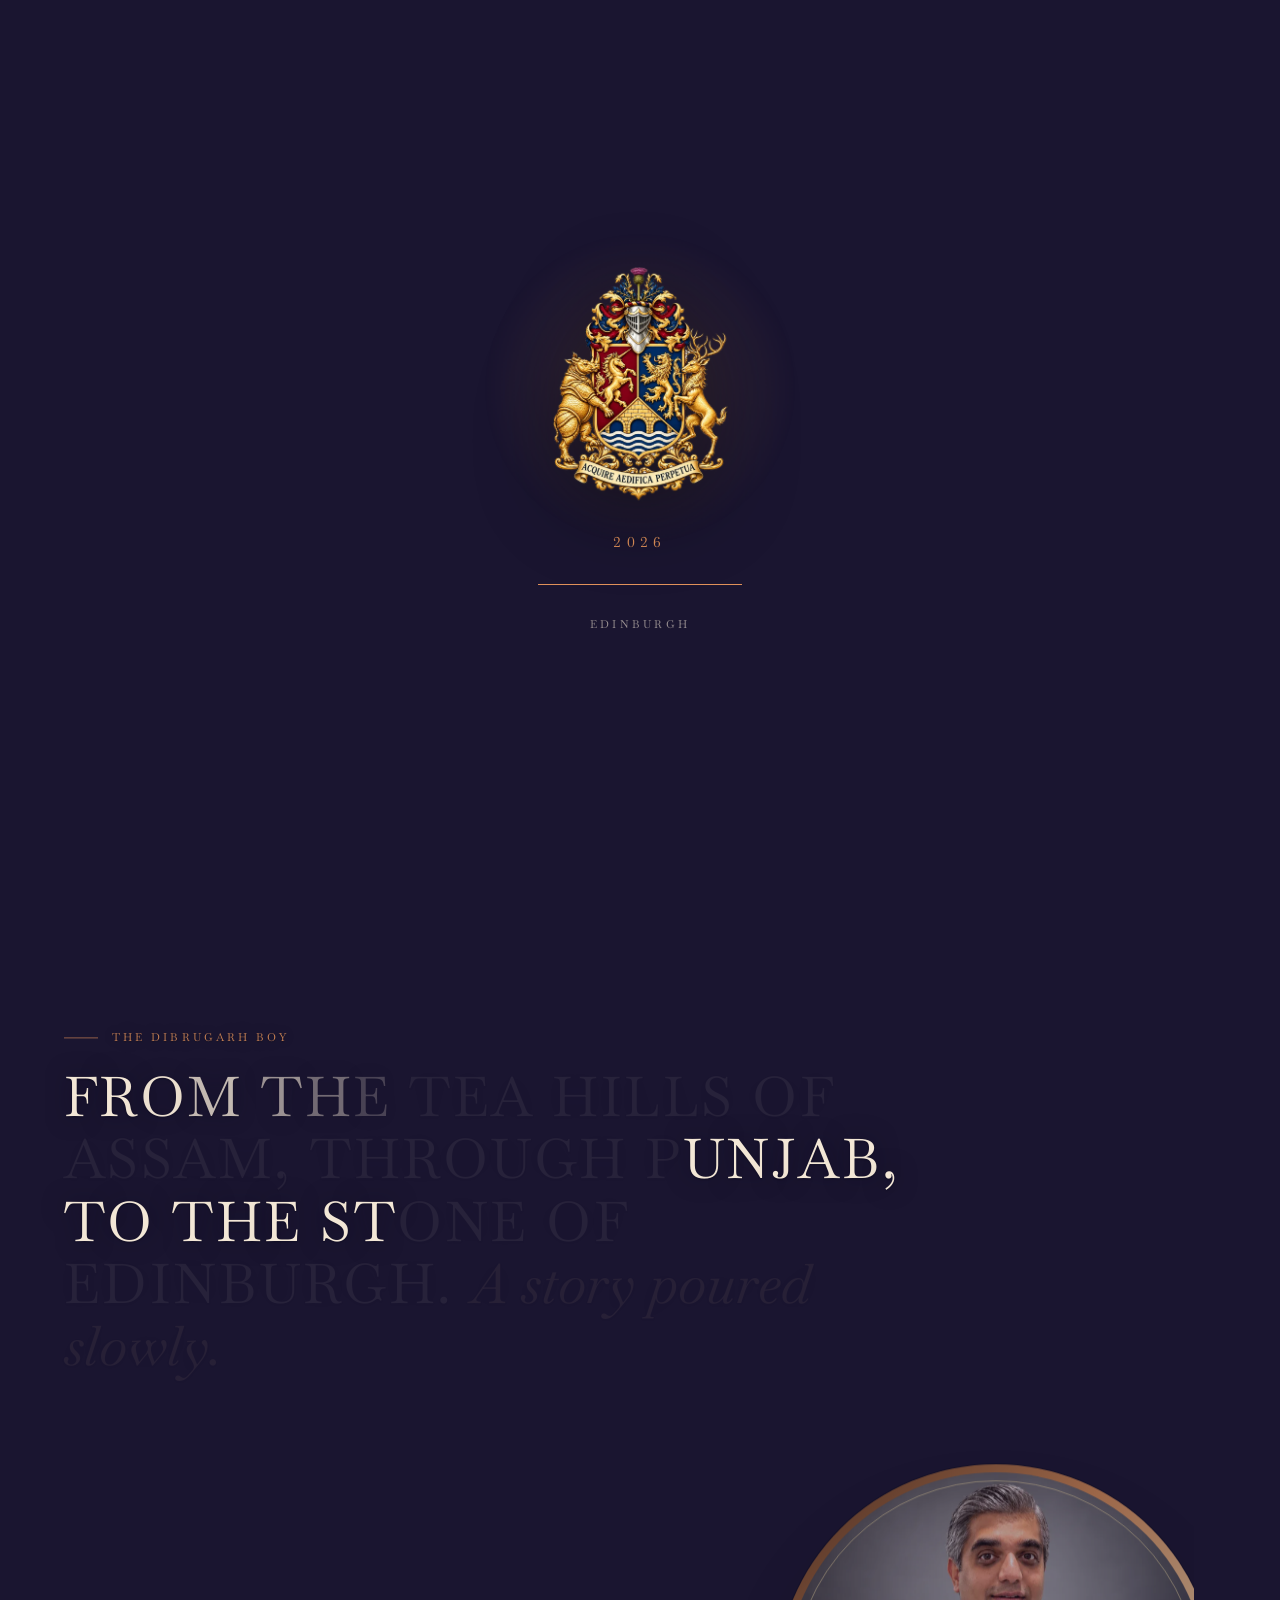
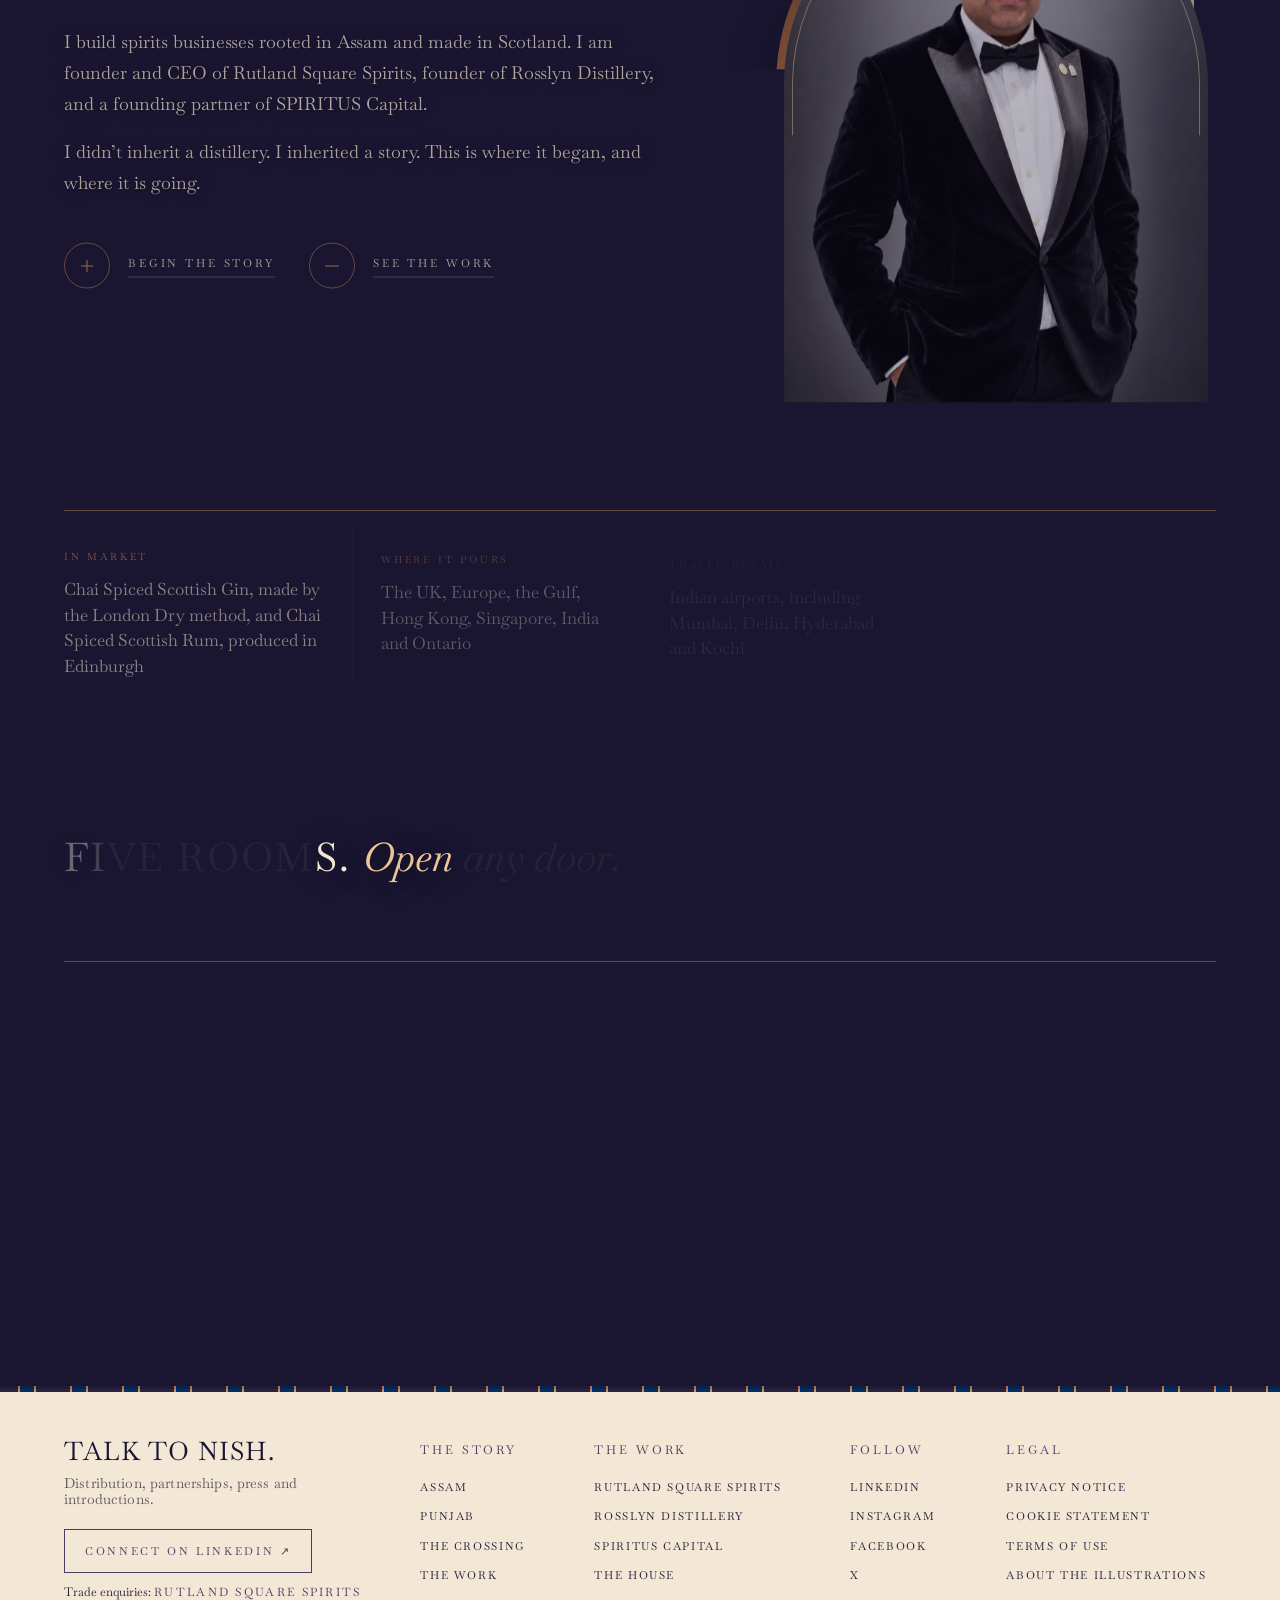
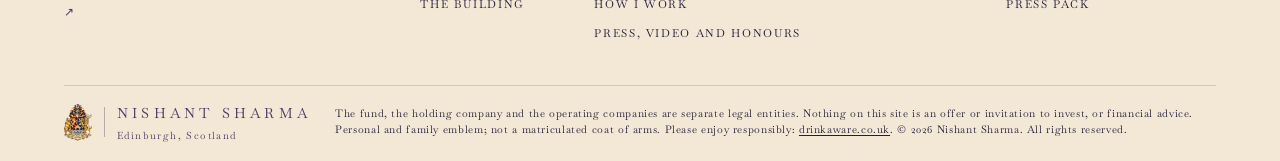
==== commit a388fb6c: "Describe every image (Bing SEO/GEO notice: missing alt attributes) Co-Authored-By: Claude Opus 5.5 <" ====
--- a/index.html
+++ b/index.html
@@ -18,11 +18,11 @@
 </head>
 <body>
 <a class="skip" href="#main">Skip to content</a>
-<div id="pre" aria-hidden="true"><div class="in"><span class="pc"><img src="assets/crest-pre-360.webp" srcset="assets/crest-pre-360.webp 360w, assets/crest-house.webp 720w" sizes="(max-width:700px) 140px, 200px" width="360" height="482" alt="" fetchpriority="high" decoding="async"></span><div class="yr">1940</div><div class="bar"><i></i></div><div class="pl">Dibrugarh</div></div></div>
+<div id="pre" aria-hidden="true"><div class="in"><span class="pc"><img src="assets/crest-pre-360.webp" srcset="assets/crest-pre-360.webp 360w, assets/crest-house.webp 720w" sizes="(max-width:700px) 140px, 200px" width="360" height="482" alt="The Sharma family crest" fetchpriority="high" decoding="async"></span><div class="yr">1940</div><div class="bar"><i></i></div><div class="pl">Dibrugarh</div></div></div>
 <div id="atmos" aria-hidden="true"></div>
 
 <header class="hdr">
- <a class="brand" href="#home" aria-label="Nishant Sharma, home"><img src="assets/crest-mark-48.webp" srcset="assets/crest-mark-48.webp 1x, assets/crest-mark-96.webp 2x, assets/crest-mark-144.webp 3x" alt="" width="36" height="48"><span>Nishant Sharma</span></a>
+ <a class="brand" href="#home" aria-label="Nishant Sharma, home"><img src="assets/crest-mark-48.webp" srcset="assets/crest-mark-48.webp 1x, assets/crest-mark-96.webp 2x, assets/crest-mark-144.webp 3x" alt="Sharma family crest" width="36" height="48"><span>Nishant Sharma</span></a>
  <nav aria-label="Sections"><ul class="tabs"><li><a href="#story">The story</a></li><li><a href="#work">The work</a></li><li><a href="#house">The House</a></li><li><a href="#photographs">Photographs</a></li><li><a href="#archive">Archive</a></li></ul></nav>
  <div class="tools">
   <button class="snd" aria-pressed="false" aria-label="Toggle ambient sound" title="Ambient sound"><canvas aria-hidden="true"></canvas><span>Sound off</span></button>
@@ -71,7 +71,7 @@
    <div class="rv" style="--d:.3s"><dt>Latest honour</dt><dd>Gold, The Gin Guide Awards, 2026</dd></div>
   </dl>
  </div>
-</section><section class="index" data-scene="8" aria-labelledby="ix-h"><div class="wrap"><p class="eyebrow rv">Explore</p><h2 class="statement sm split" id="ix-h">Five rooms. <em>Open any door.</em></h2><div class="cards"><a class="card rv" style="--d:0.0s" href="#story"><span class="im"><img src="assets/art-ch01.webp" alt="" loading="lazy"></span><span class="dia">01</span><b>The story</b><span class="ln">Five parts, sixteen chapters: from the tea country to the circle closing.</span><span class="cta"><span class="o" aria-hidden="true"></span><span class="t">Open</span></span></a><a class="card rv" style="--d:0.08s" href="#work"><span class="im"><img src="assets/vivek-handshake-hd.webp" alt="" loading="lazy" style="object-position:51% 3%"></span><span class="dia">02</span><b>The work</b><span class="ln">Rutland Square Spirits, Rosslyn Distillery and SPIRITUS Capital, and the way to each.</span><span class="cta"><span class="o" aria-hidden="true"></span><span class="t">Open</span></span></a><a class="card rv" style="--d:0.16s" href="#house"><span class="im"><img src="assets/crest-house.webp" alt="" loading="lazy"></span><span class="dia">03</span><b>The House</b><span class="ln">The family crest, the man who began it, and the standard I hold.</span><span class="cta"><span class="o" aria-hidden="true"></span><span class="t">Open</span></span></a><a class="card rv" style="--d:0.24s" href="#photographs"><span class="im"><img src="assets/visit-chapel-group.webp" alt="" loading="lazy" style="object-position:54% 11%"></span><span class="dia">04</span><b>Photographs</b><span class="ln">Rooms, tables and roads: family, the work, the visit and the road.</span><span class="cta"><span class="o" aria-hidden="true"></span><span class="t">Open</span></span></a><a class="card rv" style="--d:0.0s" href="#archive"><span class="im"><img src="assets/vid-ebs.webp" alt="" loading="lazy" style="object-position:37% 6%"></span><span class="dia">05</span><b>Archive</b><span class="ln">Press, video, honours and The Book of Rutland Square.</span><span class="cta"><span class="o" aria-hidden="true"></span><span class="t">Open</span></span></a></div></div></section></div><div class="panel" id="story" data-scene="1" data-title="The story" role="region" aria-label="The story"><section id="s-story" aria-labelledby="story-h">
+</section><section class="index" data-scene="8" aria-labelledby="ix-h"><div class="wrap"><p class="eyebrow rv">Explore</p><h2 class="statement sm split" id="ix-h">Five rooms. <em>Open any door.</em></h2><div class="cards"><a class="card rv" style="--d:0.0s" href="#story"><span class="im"><img src="assets/art-ch01.webp" alt="A tea-estate veranda in Assam, imagined in the 1940s" loading="lazy"></span><span class="dia">01</span><b>The story</b><span class="ln">Five parts, sixteen chapters: from the tea country to the circle closing.</span><span class="cta"><span class="o" aria-hidden="true"></span><span class="t">Open</span></span></a><a class="card rv" style="--d:0.08s" href="#work"><span class="im"><img src="assets/vivek-handshake-hd.webp" alt="Dr Vivek Anand Oberoi and Nishant Sharma at the signing, Edinburgh, March 2025" loading="lazy" style="object-position:51% 3%"></span><span class="dia">02</span><b>The work</b><span class="ln">Rutland Square Spirits, Rosslyn Distillery and SPIRITUS Capital, and the way to each.</span><span class="cta"><span class="o" aria-hidden="true"></span><span class="t">Open</span></span></a><a class="card rv" style="--d:0.16s" href="#house"><span class="im"><img src="assets/crest-house.webp" alt="The Sharma family crest" loading="lazy"></span><span class="dia">03</span><b>The House</b><span class="ln">The family crest, the man who began it, and the standard I hold.</span><span class="cta"><span class="o" aria-hidden="true"></span><span class="t">Open</span></span></a><a class="card rv" style="--d:0.24s" href="#photographs"><span class="im"><img src="assets/visit-chapel-group.webp" alt="Guests outside a floodlit chapel during the visit, March 2025" loading="lazy" style="object-position:54% 11%"></span><span class="dia">04</span><b>Photographs</b><span class="ln">Rooms, tables and roads: family, the work, the visit and the road.</span><span class="cta"><span class="o" aria-hidden="true"></span><span class="t">Open</span></span></a><a class="card rv" style="--d:0.0s" href="#archive"><span class="im"><img src="assets/vid-ebs.webp" alt="Nishant Sharma on Edinburgh Business Stories, episode 79" loading="lazy" style="object-position:37% 6%"></span><span class="dia">05</span><b>Archive</b><span class="ln">Press, video, honours and The Book of Rutland Square.</span><span class="cta"><span class="o" aria-hidden="true"></span><span class="t">Open</span></span></a></div></div></section></div><div class="panel" id="story" data-scene="1" data-title="The story" role="region" aria-label="The story"><section id="s-story" aria-labelledby="story-h">
  <div class="story-open wrap" data-scene="1">
   <p class="eyebrow rv">The story · Five parts, sixteen chapters</p>
   <h2 class="statement split" id="story-h">I didn’t inherit a distillery. <em>I inherited a story.</em></h2>
@@ -96,7 +96,7 @@
   <blockquote class="split">Out of a thousand bottles on the table, people reach for the one that tells them who made it, and why.</blockquote>
   <cite class="rv">Nishant Sharma</cite>
  </div>
-</section><a class="nextp" href="#work"><span class="nl2">Next · 02</span><span class="nt">The work</span><span class="nd">Rutland Square Spirits, Rosslyn Distillery and SPIRITUS Capital, and the way to each.</span><span class="cta"><span class="o" aria-hidden="true"></span></span><img src="assets/vivek-handshake-hd.webp" alt="" loading="lazy" aria-hidden="true" style="object-position:51% 3%"></a></div><div class="panel" id="work" data-scene="8" data-title="The work" role="region" aria-label="The work"><section class="work" id="s-work" data-scene="8" aria-labelledby="work-h">
+</section><a class="nextp" href="#work"><span class="nl2">Next · 02</span><span class="nt">The work</span><span class="nd">Rutland Square Spirits, Rosslyn Distillery and SPIRITUS Capital, and the way to each.</span><span class="cta"><span class="o" aria-hidden="true"></span></span><img src="assets/vivek-handshake-hd.webp" alt="Dr Vivek Anand Oberoi and Nishant Sharma at the signing, Edinburgh, March 2025" loading="lazy" aria-hidden="true" style="object-position:51% 3%"></a></div><div class="panel" id="work" data-scene="8" data-title="The work" role="region" aria-label="The work"><section class="work" id="s-work" data-scene="8" aria-labelledby="work-h">
  <div class="wrap">
   <div class="head">
    <div><p class="eyebrow rv">The work</p><h2 class="statement split" id="work-h">Brand, production and capital. <em>Owned deliberately, built to last.</em></h2></div>
@@ -190,7 +190,7 @@
   </div>
   <canvas id="globe" role="img" aria-label="A globe turning from Edinburgh to Assam, with lines from Edinburgh to each market" data-pins="[[&quot;Edinburgh&quot;,55.95,-3.19,&quot;home&quot;],[&quot;Dibrugarh&quot;,27.47,94.91,&quot;origin&quot;],[&quot;London&quot;,51.51,-0.13,&quot;market&quot;],[&quot;Copenhagen&quot;,55.68,12.57,&quot;market&quot;],[&quot;Berlin&quot;,52.52,13.4,&quot;market&quot;],[&quot;Paris&quot;,48.86,2.35,&quot;market&quot;],[&quot;Dubai&quot;,25.2,55.27,&quot;market&quot;],[&quot;Abu Dhabi&quot;,24.45,54.38,&quot;market&quot;],[&quot;Doha&quot;,25.29,51.53,&quot;market&quot;],[&quot;Bahrain&quot;,26.07,50.56,&quot;market&quot;],[&quot;Mumbai&quot;,19.08,72.88,&quot;retail&quot;],[&quot;Delhi&quot;,28.61,77.21,&quot;retail&quot;],[&quot;Hyderabad&quot;,17.39,78.49,&quot;retail&quot;],[&quot;Kochi&quot;,9.93,76.27,&quot;retail&quot;],[&quot;Hong Kong&quot;,22.32,114.17,&quot;market&quot;],[&quot;Singapore&quot;,1.35,103.82,&quot;market&quot;],[&quot;Ontario&quot;,43.65,-79.38,&quot;market&quot;],[&quot;USA, 2027&quot;,40.71,-74.0,&quot;planned&quot;]]" data-land="HyCG9Q8gAuH1H7Dt3R9e+rYfiPKtH7oTkh+x6nwfYPdvH9viXR9AJVkfie84H7PnMB/mCCQfYfQYH93fBB+L7N4e5wXTHmPxxx7f3LUejemqHgjVox479pket+GHHmXufR7g2WsejuZaHj3zQB5m6zYe4tYvHhT4Fh4+8PwdaOjwHc0q7R0W9eQdkuDUHUDtvB1q5bMd5dCwHc8nrR0Y8pYdQuqNHb3ViB3w9oIdIhh0HdAkcR0a72gdldpSHb/[base64]/OEOHOU4BxxgJAUcqu77Gw8x7BtP0ukbOCnnG4Lz4Bv93tcbYiHOGyfXzBsQLsgbo8LBG746uxs6Jrgbg/CwG+gyqRtkHqMb4AmgGynUnhsSK5wbW/[base64]/[base64]/bihp4MocaC8eFGvQdgRonP38acAl7GqIqdRoeFnIaUDduGuPLbBrMImoaFe1oGv5DZhpIDmQakdhjGnovXxoNxF0a9hpbGj/lWRooPFcacQZWGrvQVBqkJ1Ia7fFOGiATTBpp3UoaUjRHGuTIRRrOH0EaAEE/GkkLPRqT1TwafCw4Gg7BNhr3FzIaKjkvGrzNLRqmJCsa7+4pGthFJhpq2iQaVDEgGubFHhrPHBwaGecbGgI+GRpLCBcalNIVGn4pEBr5FA4aQt8MGiw2CBq+ygcapyEFGvHrAxraQv8ZbNf+GVUu+hnowvgZ0Rn2GRrk9RkEO/MZTQXxGZbP7xl/Ju0ZyPDsGRK76hn7EegZRNzmGS0z4xnAx+EZqR7dGds/3BklCtoZbtTYGVcr1Rnqv9MZ0xbPGQU4zBmYzMoZgSPIGcrtxhmzRMMZRtnBGS8wvhnBxLwZqxu4Gd08txkmB7UZcNGzGVkosBnrvK4Z1BOsGR7eqhkHNacZmcmlGYMgohm1QaAZ/[base64]/GQwsOhmIFzgZ0eE3Gbo4MxlNzTIZNiQwGX/uLRmxDysZ+9kpGeQwJhl2xSQZYBwjGanmIRmSPR8Z2wceGSTSHBkOKRcZiRQWGdPeFBm8NREZTsoPGTchDBlqQgoZswwIGfzWBxnmLQUZL/gEGXjCAhlhGQAZq+P/GJQ6/RjdBPsYJs/6GA8m9RiLEfMY1NvyGL4y7hhQx+0YOR7pGGw/6Bi1CeYY/[base64]/AUxgYF1AYSjhPGJQCTRjdzEwYxiNKGA/[base64]/WF9VA1RcfC9MXaNXSF1EszxfkwM0XzRfMFxbiyhf/OMkXSAPIF5LNxhd7JMUXxO7CF/cPwBdA2r8XKTG8F7vFuhelHLQXatKzF1MprxfOFKwXATapF5PKpxd9IaQXr0KjF/gMoRdB16AXKy6dF73CnBemGZoX8OOZF9k6lxciBZYXa8+UF1QmkBfQEY0XAzOKF5XHiRd+HoYXsT+FF/oJgxdD1IIXLCt9F6gWehfbN3gXbcx2F1YjchfSDnAXG9lvFwQwaxeAG2YX/AZlF0XRZBcuKF8XqhNcF9w0WBdYIFQX1AtSFx3WURcGLU4XmMFNF4IYSxfL4koXtDlJF/0DRxdHzkYXMCVBF6sQQBf12j8X3jE6F1odNRce0zMXCCovF4MVLBe2NioXSMsoFzEiJBetDSMX9tchF+AuHhdywx0XWxocF6TkGheOOxkX1wUXFyDQFhcJJxIXhRIPF7gzCxczHwcXrwoFF/jUBBfhKwAXXRf+Fqbh/BbZAvoWIs35Fgsk9RaHD/[base64]/[base64]/RUaCfsVZNP6FU0q9hXIFfAVdyLsFfIN6xU72OkVJS/lFaAa5BXq5OAVZdDfFU4n2xXKEtoVE93ZFf0z1xVG/tUVeB/RFfQK0BU91c4VJizMFbnAyxWiF8kV6+HFFWfNxBVQJMAVzA+/FRXavhX+MLoVehy5FcPmtxWsPbUVP9K0FSgpsBWkFKoVUiGmFc4MpRUX16MVAC6fFXwZnhXF45oVQc+ZFSomlRWlEZQV79uTFdgykhUh/Y8VVB6OFZ3oixXPCYoVGNSJFQIrhRV9FoAVQsx/FSsjexWnDnoV8Nh5FdovdRVVG3QVnuVwFRrRbxUDKGsVfxNqFcjdaBWyNGcV+/[base64]/hQ0FP0Ufd77FGY1+hSw//gU4iD0FF4M8xSn1vIUkC3uFAwZ7RRV4+oUiATpFNHO6BS6JeQUNhHjFH/[base64]/FIbPfhRvJnsU6xF5FDTceBQdM3cUZv11FJkedBTi6HEUFApwFF7UbxRHK2sUwhZoFD4CZRRxI2IU7A5hFDXZYBQfMFwUmhtbFOTlWRQWB1cUX9FWFEgoUxTEE1IUDd5QFPc0TxRA/00UciBKFO4LSBQ31kcUIC1EFJwYQxTl4kAUGAQ/FGHOPhRKJToUxhA5FA/bOBT4MTcUQvw1FHQdMxS95zEU8AgwFDnTLxQiKisUnhUqFOffKRTQNiYUTCIiFMgNIRQR2CAU+i4cFHYaGxS/5BkU8QUYFDvQFxQkJxMUnxISFOncERTSMw4UTh8KFMkKCRQS1QgU/CsEFHcXAxTB4QEU8wL/EyUk+xOhD/oT6tn5E9Qw9RNPHPQTmObyE8sH8RMU0vAT/SjsE3kU6xPC3uoTrDXpE/X/5xMnIeMTowziE+zW4RPVLd4TURncE5rj2hPNBNkTFs/YE/[base64]/E1gNfhOh130Tii56EwYaeRNP5HYTggV1E8vPdBO0JnETMBJwE3ncbxNiM2sT3h5oE1kKZxOj1GYTjCtiEwgXYRNR4WATOjhfE4MCXRO2I1oTMQ9YE3vZVxNkMFQT3xtRE1sHUBOk0U8TjihLEwkUShNS3kkTPDVIE4X/[base64]/BJrJPgS5g/3Ei/a9hIZMfMSlBzyEt7m8BIQCO8SWdLuEkIp6hK+FOkSB9/oEvE15xI6AOUSbCHiEugM4RIx1+ASGi7cEpYZ2xLf49kSEgXYElvP1xJEJtQSwBHTEgnc0hLyMs4Sbh7LEuoJyhIz1MkSHCvGEpgWxRLh4MMSEwLAEkYjvRLCDrwSC9m7EvQvuBJwG7cSueW1EusGtBI10bISHiivEpkTrhLj3a0SzDSsEhX/[base64]/h01EkfoMxJ6CTISw9MxEqwqLhIoFi0SceArEqQBKBLWIiQSm9gjEoQvIBIAGx8SSeUdEnwGHBLF0BsSricYEioTFxJz3RYSXDQTEtgfEBJTCw8SndUNEoYsChICGAkSS+IHEn0DBRKwJAISKxABEnXaABJeMf0R2Rz6EVUI+RGe0vgRiCn1EQMV9BFM3/IRfwDwEbEh7BEtDesRdtfqEV8u5xHbGeYRJOTkEVcF4xGgz+IRiSbfEQUS3hFO3N0RNzPaEbMe1xEvCtYReNTVEWEr0hHdFtERJuHPEVkCzRGLI8oRBw/JEVDZyBE5MMQRtRvDEf7lwREwB8ARetG/[base64]/[base64]/BBp5PkQ5c/4EM4m9RBKEvQQk9zzEHwz8hDG/fAQ+B7tEHQK7BC91OsQpivoECIX5xBr4eYQVDjjENAj3xCV2d4QfjDbEPob2BB2B9cQv9HWEKgo0xAkFNIQbd7QEJ//zhDSIMsQl9bKEIAtxxD8GMYQRePEEHcEwhCqJb8QJRG+EG/bvRBYMrwQofy6ENMdtxBPCbYQmNO1EIIqshD9FbEQRuCwEDA3rRCrIqkQcNioEFkvpRDVGqIQmtChEIMnnhD/[base64]/2jIQ6DEvEGQdLBDfCCsQKdMqEBIqJxCNFSYQ198iEDwiIBC3DR8QANgeEOouGxBlGhgQ4QUXECrQFhATJxMQjxISENjcEBAL/g4QPR8MELkKCxAC1QoQ6ysHEGcXBhCw4QIQFST/D5EP/g/a2f0PwzD7Dz8c+A+7B/cPBNL2D+0o8w9pFPIPst7wD+T/7g8XIesPkwzqD9zW6g/FLecPQRniD+8l3w9qEd4PtNvcD+b82g8ZHtcP3dPWD8cq0w9CFtIPjODOD/Aiyw9sDsoPtdjHDxobww/f0MIPyCe/D0QTvg+N3bwPwP66D/IfuA9uC7cPt9W2D6Assw8cGLIPZeKwD5gDrg/KJKsPRhCqD4/aqg94MacP9BykD3AIow+50qIPoimfDx4Vng9n35sPzCGYD0cNlw+R15YPei6TD/YZjw+6z44PpCaMDx8Siw9p3IkPm/2HD80ehA9JCoMPktSCD3wrgA/3Fn8PQOF7D6UjeA8hD3cPatlzD88bcA+U0W8PfShsD/kTaw9C3mkPdf9nD6cgZQ8jDGQPbNZjD1UtYA/RGFsPfyVZD/sQWA9E21YPdvxUD6kdUA9u008PVypND9MVTA8c4EsPBTdID4EiRQ/8DUQPRthBD6oaPQ9v0DwPWSc5D9QSOA8d3TYPUP41D4IfMg/+CjEPR9UwDzAsLQ+sFywP9eEpD1okJg/WDyUPH9okDwgxIQ+EHB4PSdIdDzIpGg+uFBkP994VD1whEw/YDBIPIdcOD4YZCQ80JgcPsBEGD/nbBA8r/QIPXh7+DiPU/g4MK/sOhxb6DtHg9g42I/QOsQ7zDvrY7w5fG+sOJNHqDg0o6A6JE+cO0t3lDgX/4w43IOAOswvfDvzV3w7lLNwOYRjXDg8l1Q6LENQO1NrTDr0x0A45Hc0OtQjMDv7Syw7nKckOYxXIDqzfxw6VNsQOESLCDo0NwQ7W170OOxq6DrYFuA7pJrYOZBK1Dq7csw7g/bEOEx+uDtfUrQ7BK6oOPBepDobhpQ7qI6MOZg+iDq/Zng4UHJsO2dGaDsIolw4+FJYOh96VDnA1kw7sIJAOaAyPDrHWjg6aLYsOFhmHDsQlhA5AEYMOiduCDnIygQ67/IAO7h18DrPTew6cKngOGBZ4DmHgdA7GInEOQQ5wDovYbw50L20O8BppDrTQaA6eJ2YOGRNlDmPdYw6V/[base64]/w1+HfwNQ9P7DSwq+A2oFfcN8d/3Ddo29g0kAfQNViLwDRvY7Q2AGugNLifmDaoS5Q3z3OENWB/eDR3V3Q0GLNoNgRfZDcvh2A39AtYNMCTTDasP0g302c8NWRzLDR7Syw0HKcgNgxTHDczexg22NcUN///[base64]/9GDcEgQw2G1kINcC0/DesYOw2ZJTgNFRE4DV7bNA3DHTENiNMwDXEqLQ3tFSwNNuArDWkBKQ2bIiYNFw4lDWDYIg3FGh4NcycbDe8SGg043RkNITQZDWr+Fw2dHxMNYtUTDUssEA3HFw0NQgMMDXUkCQ3wDwgNOtoFDZ4cAQ1j0gENTSn+DMgU/QwR3/sMRAD6DHYh9gw71/UMJC7zDKAZ7wxOJuwMyhHrDBPc6gz8MukMRv3oDHge5Aw91OMMJivhDKIW3gweAt0MUCPaDMwO2QwV2dYMehvSDCgozwykE84M7d3MDB//ywxSIMcMF9bGDAAtxAx7GMEM9wPADColvQylELwM7tq5DFMdtgzPCLUMGNO1DAEqsgx9FbEMxt+wDPkArgwrIqsMpw2qDPDXqgzZLqcMVRqlDNEFowwDJ6AMfxKfDMjcngz7/ZwMLR+ZDPLUmAzbK5UMVxeTDNICkQwFJI4MgQ+ODMrZigwvHIYM3SiEDFgUgwyi3oEM1P9/DAchfAzL1nsMtS15DDAZdgysBHQM3iVyDFoRcQyj228M1vxuDAgeawyECWoMzdNpDLYqZwwyFmQMrgFjDOAiYAxcDl8MpdhcDAobWAy4J1UMNBNUDH3dUwyv/lEM4h9ODKfVTQyQLEoMDBhIDIcDRgy6JEQMNRBDDH/aPwzkHD0MXwg8DKjSOwySKTkMDRU4DFffNgyJADQMuyExDIDXMAxqLi4M5RkrDGEFKgyTJicMDxImDFjcJQyL/SMMvR4gDDkKIAyC1B8MayscDOcWGgxjAhgMlSMVDBEPFQxa2REMvxsNDG0oCwzpEwoMMt4IDGT/BgyXIAQMEgwDDFzWAgxFLQAMwRj9CzwE/AtvJfkL6hD4CzTb9wtm/PULmB3yCxQJ8QtHKu4LwhXtCwvg7As+AeoLcCLoC+wN5ws12OYLHi/kC5oa4QsWBt8LSCfdC8QS3AsN3doLQP7ZC3If1gvuCtULN9XVCyAs0gucF9ALGAPOC0okywvGD8sLD9rHC3QcxQvvB8MLIinBC54UwAvn3r4LGQC9C0whugvHDLkLEde4C/ottgt1GbML8QSyCyQmrwufEa4L6NutCxv9qwtNHqkLyQmoCxLUpwv7KqULdxaiC/MBoAslI54LoQ6dC+rYmgtPG5cLywaWC/0nkQv1/o8LJyCNC6MLjAvs1YsL1SyJC1EYhgvMA4QL/ySCC3sQgQvE2n4LKR17C6QIegvXKXcLUhV2C5zfdQvOAHMLASJxC3wNcAvF128Lry5tCyoaagumBWkL2CZmC1QSZAvQ/WILAh9fC34KXwvH1F4LsCtbCywXWQuoAlcL2iNVC1YPVAuf2VELBBxOC4AHTQuyKEoLLhRIC6n/RgvcIEQLWAxDC6HWQguKLUALBhk9C4EEOwu0JTkLLxE3C6v8NQveHTILWQkyC6LTMQuMKi4LBxYuC1HgLAuDASoLtSIoCzEOJwt62CYLZC8lC635JAvfGiELWwYgC40nGwuF/hkLtx8XCzMLFgt81RULZSwTC+EXEAtdAw8LjyQMCwsQCguG+wgLuRwGCzUIBAtnKQIL4xT/Cl4A/gqRIfoKVtf6Cj8u9wq7GfUKNgXzCmkm8QrkEe4KYP3tCpIe6goOCugKQSvmCrwW5Ao4AuIKaiPgCuYO3wov2dwKlBvZChAH1wpCKNMKOv/RCmwgzwroC84KMdbNChotywqWGMgKEgTGCkQlxArAEMIKO/zACm4dvgrpCLwKHCq6CpgVuQrh37cKEwG2CkYisgoL2LIK9C6vCm8arQrrBasKHiepCpkSpgoV/qUKRx+iCsMKoQoM1aEK9SueCnEXnArtApoKHySYCpsPlwrk2ZUKF/uUCkkckQrFB5AK9yiLCu7/iQohIYcKnQyGCubWhQrPLYMKSxmACsYEfwr5JXwKdRF6CvD8eAojHnYKngl1CujTdArRKnIKTBZxCpbgcArIAW4K+yJsCnYOawq/2GgKJBtlCqAGZArSJ2EKThNfCsr+XQr8H1sKeAtaCsHVWQqqLFcKJhhUCqIDUwrUJFAKUBBOCsv7TAr+HEoKeghICqwpRAqjAEIK1iFAClINPwqb1z4KhC48CgAaOQp7BTgKriY1CikSMwql/TEK2B4vClMKLQqGKysKARcoCn0CJwqvIyQKKw8kCnTZIgqn+iAK2RseClUHHAqHKBoKAxQYCn//FgqxIBQKLQwTCnbWEgpfLRAK2xgNClcEDAqJJQkKBREHCoD8BQqzHQMKLwkBCmEq/wndFf0JWAH7CYsi+AlQ2PUJtRryCTAG8QljJ+4J3hLsCVr+6gmMH+gJCAvmCTss5Am2F+IJMgPgCWQk3gngD9sJXPvaCY4c1wkKCNYJPCnRCTQA0AlmIc0J4gzMCSvXzAkULscJDAXFCT4mwwm6EcAJNf2/CWgevQnjCbwJLdS7CRYrtgkNArUJQCOyCbsOsQkF2bAJN/quCWkbrAnlBqoJGCioCZMTpgkP/6QJQSCiCb0LoQkG1qAJ7yybCecDmgkZJZcJlRCVCRH8lAlDHZEJvwiQCfEpjQltFYsJ6ACJCRsihwmXDYYJ4NeBCcAFfwnzJn0JbxJ6Cer9eQkdH3YJmAp1CcsrcAnCAm8J9SNsCXAPawm52WoJ7PpoCR4cZgmaB2QJzChgCcT/Xgn2IFwJcgxbCbvWWgmkLVYJnARUCc4lUglKEU8JxfxOCfgdSwl0CUoJpipHCSIWRQmdAUQJ0CJACZXYPQn6GjsJdQY5CagnNwkjEzUJn/4zCdIfMQlNCy8JgCwqCXcDKQmpJCcJJRAkCaH7IwnTHCAJTwgfCYEpHAn9FBoJeQAZCashFgknDRUJcNcQCVEFDgmDJgwJ/xEKCXr9CAmtHgYJKQoECVsrAgnXFgAJUgL+CIUj+whK2fkIfPr4CK8b9ggqB/QIXSjyCNgT7whU/+4IhiDrCAIM5QgsBOQIXiXhCNoQ3whW/N0IiB3bCAQJ2gg2KtcIshXVCC4B0whgItEI3A3QCCXYzwgOL8sIBgbJCDgnxwi0EsUIL/7DCGIfwQjdCr8IECy7CAcDuQg6JLcItQ+0CDH7swhjHLAI3wevCBIprQiNFKoICQCpCDshpgi3DKYIANegCOEEnwgTJpwIjxGaCAv9mAg9HpYIuQmVCOsqkghnFpIIsOCQCOIBjggVI4sI2tiKCAz6iAg/G4YIugaECO0ngghpE4AI5P5+CBcgfAiSC3YIvAN0CO8kcghqEHAI5vtuCBgdbAiUCGoIxiloCEIVZwiL32YIvgBkCPAhYghsDWEItddcCJYFWgjIJlgIRBJVCL/[base64]/AdXKfkH0hT3B04A9geAIfMH/AzzB0XX7QcmBewHWCbpB9QR5wdQ/eYHgh7jB/4J3QcoAtkHH9nXB1H60wf/BtIHMijPB64TzQcp/8wHXCDJB9cLwwcBBMIHNCW/B68QvQcr/LwHXR25B9kItgeHFbMHAwGwB7ENrwf616wHdsOrB6jkqQfbBagHDSemB4kSpQfS3KMHBf6iBzcfoAezCpkH3AKVB9TZkwcG+5AHtAeOB+cojAdjFIoH3v+IBxEhhgeMDIAHtgR+B+klfAdkEXoH4Px4BxIedgeOCXQHwCpyBzwWcAe4AWwHZg5rB6/Yagfi+WYHkAZkB8InYgc+E2EHh91gB7n+XgfsH1wHaAtWB5EDUgdAEFEHidpQB7v7TgfuHEwHaQhIBxcVRgeTAEIHQQ1CB4rXPgc55DwHawU7B50mOQcZEjgHYtw2B5X9NQfHHjIHQwosB20CKAdk2SYHlvokBxLmIwdFByEHdygfB/MTHQdu/xsHoSAZBx0MEwdGBBEHeSUPB/QQDgc+2w0HcPwLB6MdCQceCQUHzBUDB0gB/wb2Df4GP9j+Bikv+QYgBvgGUif1Bs4S9QYX3fMGSv7yBnwf7wb4CukGIgPlBhna4wZL++AG+QfeBiwp3AaoFNoGIwDWBtEM0Ab7BM4GLibMBqkRywbz28oGJf3IBlcexgbTCcAG/QG8BqsOvAb02LoGJ/q2BtUGtQYHKLMGgxOwBv/+rQatC6cG1gOlBgklogbO2qEGAPyfBjMdnQauCJcG2ACTBoYNjQawBYwG4yaJBl4SiQan3IcG2v2GBgwfgwaICn0GsgJ5BqnZeAbc+nQGigdyBrwocAY4FG4Gs/9qBmIMZAaLBGAGOhFgBoPbXga1/F0G6B1aBmMJVAaNAVEGOw5PBm4vTga3+UsGZQZJBpcnRwYTE0UGj/5BBj0LOwZnAzcGXto1BpD7NAbDHDEGPwgwBnEpKwZoACgGFg0iBkAFIAZzJh4G7hEdBjjcHAZq/RoGnR4YBhgKEgZCAg4G8A4MBmz6CAYaBwcGTCgFBsgTBAYR3gMGRP//BfIL+QUcBPUFyhDzBUX88QV4He8F8wjuBSYq6QUdAeYFyw3kBf4u4AX1Bd4FKCfcBaMS2wXt3NoFH/7WBc0K0AX3AswFpQ/KBSH7xgXPB8UFASnCBcbewQX5/70Fpwy3BdAEswV/EbEF+vywBS0erQWoCacF0gGkBYAOoQX8+Z4FqgacBd0nmQWh3ZgF1P6UBYILjgWsA4gF1vuFBYQIgwW2KX8FrQB7BVwNdQWFBXQFuCZxBTQScQV93G8Fr/1uBeIebAVdCmYFhwJiBTUPYAVoMGAFsfpcBV8HWwWRKFgFVt5WBYn/UgU3DE0FYQRJBQ8RRwWK/EUFvR1DBTkJQgVrKj0FYgE5BRAOOAVDLzQFOgYyBW0nLgVk/ioFEgskBTwDIAXqDx4FZvsbBRQIGQVGKRYFC98VBT4AEQXsDAsFFgUFBT/9BAVyHgIF7Qn8BBcC+ATFDvYEQfryBO8G8QQiKO4E593sBBn/6QTHC+ME8QPfBJ8Q3QQb/NsETR3ZBMkI2AT7KdME8wDQBKENzgTTLsoEygXIBP0mxAT0/cIEJx/ABKIKugTMArcEeg+1BPb6sQSkB68E1yisBJveqwTO/6cEfAyiBKYEnATQ/JoEAh6YBH4JkgSnAY4EVg6JBH8GgwSp/n8EVwt5BIEDdgQvEHMEq/twBFkIbgSLKWoEgwBmBDENYARbBVsEhP1ZBLceVwQzClEEXAJNBAoPSwSG+kgENAdEBOITQgRe/z4EDAw6BATjOAQ2BDUE5BAyBGD8LwQOCSkEOAElBOYNIQTd5CAEEAYcBL4SGgQ5/hYE5woQBBEDDQS/DwoEO/sHBOkHBQQcKQIE4d4BBBMA/QPBDPkDuOP4A+sE9AOZEfIDFf3wA0ce7gPDCegD7QHlA5sO4AOS5d8DxAbbA3MT2QPu/tUDnAvRA5Ti0APGA8wDdBDKA/D7yANs58YDngjCA5XfwAPIAL0Ddg24A23ktwOgBbMDThKxA8r9rQN4CqgDoQKkA1APoANH5p4DeQeYA6P/lQNRDJADSeOPA3sEiwMpEYkDpfyHAyHohQNTCYADfQF8AysOeAMi5XYDVQZzAwMTcAN+/m0DLQtoAyTiZwNWA2MDBBBiAzcxYQOA+18D/OZeAy4IWANYAFQDBg1QA/7jTgMwBU0DYiZLA94RSQNa/UUDCAo/AzICPAPgDjoDEjA3A9flNgMKBzADM/8sA+ELKAPZ4icDCwQjA7kQIQM1/B8DsecdA+MIFwMNARQDuw0PA7LkDgPlBQ0DFycKA5MSCAMP/gcDQR8FA70KAAO04f8C5wL7ApUP+gLHMPkCEPv3Aozm9QK+B/AC6P/sApYM6AKO4+YCwATjAm4R4ALq/N4CZujdApgJ2QKP4NcCwgHTAnAOzwJn5c4CmgbKAkgTyALE/sYC9h/EAnILwAJp4r8CmwO7AkoQuQLF+7cCQee1AnMIrwKdAKwCSw2nAkPkpgJ1BaICIxKgAp/9ngIb6Z0CTQqXAncCkwIlD48CHOaOAk8HiAJ4/4QCJwyAAh7jfgJQBHsC/hB5Anr8dgL253UCKAlsAgAOZwL45GYCKgZkAlwnYgLYEmACVP5fAoYfXQICC1gC+eFXAiwDUwLaD1ICDDFPAtHmTQIECEgCLQBEAtsMQALT4z4CBQU7ArMROQIv/TYCq+g1At0JLwIHAiwCtQ4nAqzlJgLfBiQCESggAgn/HgKE6hwCtwsYAq7iFwLhAxMCjxAPAobnDQK4CAQCkA0AAojk/gG6BfsBaBL2AWDp9QGSCu8BvALsAWoP5wFh5uYBlAfeATnr3AFsDNsBni3YAWPj1wGVBNUByCXTAUQR0QG//M8BO+jNAW0JxAFFDsABPeW+AW8GvQGiJ7YBFeq1AUcLsQE+4qwBHxCnARbnpgFJCJ4B7uudASENmAEY5JcBSgWTAfgRjwHw6I0BIgqEAfoOgAHy5X4BJAd9AVYodgHJ6nUB/At0AS4tcQHz4m8BJgRsAdQQZwHL52YB/ghdAdUNWAHN5FcB/wVPAaXpTgHXCkkBz+FEAa8PQAGm5j8B2Qc3AX7rNQGxDDQB4y0xAajjLwHbBC4BDSYsAYkRKAGA6CYBsgkdAYoOGQGC5RcBtAYWAecnDwFa6g4BjAsMAb8sCQGD4gQBZBAAAVvn/wCOCPUAZg3xAF3k8ACPBe4AwiboADXp5gBnCuUAmiviAF/h3QA/D9kAN+bXAGkH1gCcKM8AD+vOAEEMzQBzLcoAOOPIAGsExQAZEcAAEOi/AEMJtgAbDrEAEuWwAEQGrgB3J6gA6umnABwLpQBPLKIAFOKdAPQPmQDs5pcAHgiQAMPrjgD2DI0AKC6KAO3jiAAgBYEAxeh/APgJfgAqK3YAzw5yAMflcAD5Bm8ALChoAJ/qZwDRC2UABC1iAMniYQD7A10AqRBcANwxWQCg51gA0whOAKsNSgCi5EkA1QVHAAcnQQB66T8ArAo+AN8rOwCk4TYAhA8yAHzmMACuBygAVOsnAIYMJgC5LSMAfeMhALAEGQBV6BgAiAkXALoqDwBgDgoAV+UJAIkGCAC8JwEAL+oAAGEL/v+ULPv/WeL2/zkQ8v8x5/H/Ywjp/wns5/87DeP/MuTi/2UF3f9c3N3/RTPa/wrp2P89Ctf/byvU/zThz/8VD8v/DObJ/z4Hwf/k6sD/Fgy+/0ktvP8O47r/QASy/+bnsf8YCan/veyo//ANo//n5KL/Ggag/0wnnf/6M5r/v+mZ//IKl/8kLJT/6eGP/8kPi//B5on/8weC/5nrgP/LDHz/w+N6//UEc/+a6HH/zQlw//8qbf/E4Gn/cu1o/6UOY/+c5WL/zwZh/wEoWv906ln/pgtX/9ksVP+e4lP/0ANL/3bnSv+oCEL/TuxA/4ANP/+zLjz/d+Q7/6oFM/9P6TH/ggow/7QrLf954Sn/J+4o/1oPJP9R5iL/gwch/7YoHf9kNRr/KesZ/1sMFf9T4xP/hQQL/yvoCv9dCQL/A+0B/zUO//5nL/z+LOX7/l8G+f6RJ/b+PzTz/gTq8v43C/D+aSzt/i7i6v7c7uT+Bufi/jgI3f4ZNtv+3uvZ/hAN1f4I5NP+OgXM/uDoyv4SCsb+CeHC/rftwf7qDrz+4eW7/hQHuv5GKLb+9DSz/rnqsv7sC7D+Hi2t/uPiqv6R76f+9jGk/rvno/7tCJ7+zjab/pPsmf7FDZj++C6V/r3klP7vBYz+lOmK/scKhv6+4YL+bO59/pbme/7JB3r++yh2/qk1c/5u63L+oAxu/pjjbP7KBGr+RvBk/nDoY/6iCV7+muBe/oM3W/5I7Vn+eg5Y/q0vVf5x5VT+pAZM/knqSv58C0b+c+JC/iHvPf5L5zv+fQg2/l42M/4j7DL+VQ0u/k3kLP5/BSr++/Ak/iXpI/5XCh/+TuEe/jg4G/797Rn+Lw8V/ibmFP5ZBxL+iygM/v7qCv4xDAb+KOMC/tbv/f0A6Pv9Mgn2/RM38/3Y7PL9Cg7u/QLl7P00Bur9sPHk/drp4/0MC9/9A+Le/e042/2x7tX92+bU/Q4I0v1AKc/97jXM/bPryv3mDMb93ePF/cY6xf0PBcL9i/C9/bXou/3nCbf93+C2/cg3s/2N7bL9vw6u/bflrf2gPKz96Qak/Y7qo/3BC579uOKe/aE5m/1m75X9kOeU/cMIkv31KY/9ozaM/Wjsiv2aDYb9kuSF/cQFgv1A8X39aul7/ZwKd/2U4Xb9fThz/ULubf1r5mz9ngdk/UPrY/12DF79beNb/RvwVf1F6FP9dwlS/aoqTv1YN0z9He1K/U8ORv1H5UT9eQZC/fXxPP0f6jv9UQs3/UjiNv0yOTP99+4t/SDnLP1TCCT9+Osi/SsNHv0i5B39VAUa/dDwGP01MxX9+ugT/SwKEv1fKw/9JOEO/Q04C/3S7Qr9BA8G/fzlBP0uB/z81Or7/AYM9vz94vP8q+/t/NXn6/wICeb86Dbk/K3s4vzgDd781+Tc/AkG2vyF8dT8r+nT/OEK0fwULM/82eHL/Ifuxfyx5sT8mj3E/OMHv/zENbz8iOu6/LsMtvyy47L8YPCt/Iroq/y9Cab8nTej/GLtovyUDqD8xy+d/IzlnPy+Bpr8OvKU/GTqkvyWC478jeKN/Hc5ivw874X8ZeeD/JgIe/w97Hr8cA11/GfkdPyaBXL8FfFs/D/pa/xxCmb8aeFj/BfuYfxJD138QeZb/HMHU/wZ61L8SwxO/ELjTfwsOkr88e9E/BroQ/wEP0P8TQk7/PLsOfwlDjX8HOUz/E4GMfzK8Sv89Okq/CYLJvwe4iL8zO4c/PbmG/woCBP8zusR/AANDfz34wn8pfAD/M/oAvwCCvr7p+34+9oO9PvR5fP7Awfr+6nq6fvbC+X70+Lh+4Hv2/ur59r73QjS+4Ls0Pu1Dcz7rOTL+98FyPta8cP7hOnB+7cKvfuu4bn7XO64+44Ps/uG5rL7uAeq+17rqPuQDKT7h+Og+zbwmvtf6Jn7kgmR+zftj/tqDov7YeWK+5QGgvs56oD7awt8+2PiePsR73L7O+dx+20IafsT7Gf7RQ1j+zzkYftvBV/76/BZ+xTpWPtHClD77O1O+x8PSvsW5kn7SAdA++7qP/sgDDv7GOM3+8bvMfvw5zD7Igko+8jsJvv6DSL78eQg+yQGG/sENBj7yekX+/wKD/uh7g371A8J+8vmB/v9B//6o+v++tUM+frN4/b6e/Dw+qXo7vrXCen6uDfm+nzt5fqvDuD6puXf+tkG2vq5NNf6furV+rEL0fqo4s36Vu/H+oDnxvqyCL76WOy8+ooNuPqB5Lb6tAWx+pUzrvpZ6a36jAql+jHuo/pkD5/6W+ad+o4Hlfoz65T6ZQyP+l3jjPoL8Ib6NeiE+mcJfPoN7Xv6Pw52+jbldfppBnH6FxNw+kk0bfoO6mv6QQtj+ubuYPpLMV36EOdc+kIIU/ro61L6Gg1O+hLkTPpEBUf6JTNE+uroQvocCj36/Tc6+sLtOfr0DjT66+Uz+h4HK/rD6ir6rEEp+vYLJfrt4iH6m+8e+gAyG/rF5xr69wgR+p3sEPrPDQz6x+QK+vkFBvqnEgX62jMC+p7pAPrRCvv5sjj4+Xbu9/mpD/X52zDy+aDm8fnTB+n5eOvn+asM4/mi4+H51ATf+VDw3Pm1Mtn5eujY+awJ0vmNN8/5Uu3O+YQOyfl75cj5rgbE+VwTw/mPNMD5U+q++YYLtvkr77P5kDGw+VXnr/mICKb5Leyl+V8NoPlX5J/5iQWb+TcSmvlqM5f5L+mV+WEKkPlCOI35B+6L+TkPivlrMIf5MOaF+WMHgPlDNX35COt8+TsMdPng73H5RTJu+QrobPk8CWf5HTdk+eLsYvkUDl75DOVc+T4GWfnsElf5HzRU+eTpU/kWC0359zhK+bzuR/kgMUT55eZD+RgIPvn4NTv5ves5+fAMM/kZBTH5lfAv+cgRLvn6Miv5v+gp+fEJJPnSNyH5l+0e+fwvG/nB5Rr58wYU+dQ0EfmY6hD5ywsI+XDvBfnVMQL5mucA+c0I+/itNvj4cuz2+KUN8vic5PD4zgXs+HwS6/ivM+j4dOnm+KYK4fiHON74TO7b+LEw2Ph15tf4qAfR+Ik1zvhN6834gAzE+CXww/hYEcH4ijK++E/ovfiCCbj4Yje1+CftsviML6/4UeWt+IMGqfgxE6j4ZDSl+Cnqo/hbC5v4Ae+Y+GUxlfgq55P4XQiO+D02i/gC7In4NQ2D+F8FgPgNEn74PzN7+ATpevg2CnT4Fzhx+NztbvhBMGv4BuZq+DgHZPgZNWH43upg+BAMV/i271T4GjJR+N/nUPgSCUr48jZH+LfsRPgcL0H44eRA+BMGPPjCEjr49DM3+LnpNvjrCjH4zDgt+JHuKvj2MCf4u+Ym+O0HIPjONR34kusc+MUMEvidERD4zzIN+JToDPjHCQj4dRYH+Kc3A/hs7QD40S/995bl/PfIBvb3qTTz927q8vegC+33gTnp90bv5verMeP3b+fi96II3PeCNtn3R+zY93oN1vesLtL3pAXO91ISzPeEM8n3SenI93wKwvdcOL/3Ie6894YwufdL5rj3fQey9141r/cj6673VQys94gtqPc2OqX3+++k9y0RovdfMp/3JOid91cJmPc3N5X3/OyS92Evj/cm5Y33WQaI9zk0hff+6YT350CD9zALfvcROXv31u549zsxdfcA53P3Mghu9xM2a/fY62n3Cg1o9zwuX/fiEV33FDNa99noWfcMClP37DdQ97HtTfcWMEr32+VJ9w0HQ/fuNED3s+o+9+ULPfcYLTn3xjk294vvM/fwMTD3tecu9+cIKffINib3jOwk978NI/fxLh/3tuQe9+kFGveXEhj3yTMV947pFPfBCg73oTgL92buCPfLMAX3kOYD98IH/vajNfv2aOv59poM+PbNLfT2ezrv9nIR7valMuv2aejp9pwJ5PZ8N+D2Qe3d9qYv2vZr5dn2ngbT9n400PZD6s72dgvN9qgsyfZWOcP2gDHA9kXnvvZ3CLn2WDa19h3stPZPDbL2gi6q9icSqPZZM6X2Humj9lEKnvYxOJj2WzCV9iDmk/ZTB432MzWK9vjqifYqDIf2XS2D9gs6ffY1Mnr2+ud49iwJc/YNN3D20uxs9jYvafb75Gj2LgZi9g40X/bT6V32BgtY9uY4UvYQMU/21eZN9gcIR/boNUT2retD9t8MQfYSLj32wDo49rcRN/bqMjT2r+gy9uEJLfbCNyb26y8j9rDlIfbjBhz2wzQZ9ojqF/a7Cxb27SwS9ps5C/bFMQj2iucG9rwIAfadNv71Yuz79ccu9/WM5Pf1dTvw9Z8z7fVj6ev1lgrm9XY44PWgMNz1Zebb9ZgH1fV4NdL1PevQ9XAMz/WiLcv1UDrE9XoywfU/6MD1cQm69VI3tPV8L7D1QOWv9XMGqfVTNKb1GOqk9UsLo/V9LJ/1KzmY9VUxlfUa55T1TQiO9S02i/Xy64j1Vy6E9QU7ffUvM3r19Oh49SYKc/UHOGz1MDBp9fXlZ/UoB2L1CDVf9c3qXfUADFv1Mi1X9eA5UfUKMk71z+dM9QEJRvXiNkP1p+xA9QwvPfXR5Dz1ujs19eQzMvWp6TH12wor9bw4JPXlMCH1quYg9d0HGvW9NRf1gusV9bUME/XnLQ/1lToJ9b8yBvWE6AT1tgn+9Jc3+PTBL/X0huXz9LgG7fSZNOr0Xero9JAL5/TCLOP0cDnc9Jox2fRf59f0kgjS9HI2zvQ37Mv0nC7I9GHkx/RKO8D0dDO99DnpvPRrCrb0TDiv9HYwrPQ65qr0bQel9E01ofQS66D0RQye9HctmvQlOpP0TzKQ9BTojvRHCYn0JzeC9FEvf/QW5Xf0KTR09O7pcvQgC230ATlm9CoxY/Tv5mH0Ighb9AI2WPTH61X0LC5R9No6SvQEM0f0yehF9PsJP/TcNzn0BjA19MvlNPT9Bi703jQr9KPqKfTVCyf0By0j9LY5HPTfMRn0pOcY9NcIEvS3Ngv04S4I9KbkB/SPOwD0uTP9837p+/OwCvXzkTjv87sw6/OA5urzsgfk85M14PNX693zvC3Z82o60vOUMs/zWejN84wJx/NsN8Hzli+981vltvNuNLLzM+qx82ULq/NGOaTzcDGh8zTnn/NnCJnzRzaS83Euj/M25I7zHzuE8w7pgvNBCnzzITh280swcvMQ5nHzQgdr8yM1Z/Po6mTzTS1g8/s5VvPp51TzHAlO8/w2R/MmL0Tz6+Q588PpN/P1CjHz1jgn88XmJfP3BxjzAS4U87A6CvOe6Ajz0QkC87E3+/LbL/jyoOXw8rM07fJ46uXyiznb8nrn2fKsCNPyjTbM8rYuyPJ75L3yU+m18mY4q/JV5qnyhwec8pItmPJAOo7yLuiG8kE3e/Iw5XDyCOpo8hs5XvIK51byHTZL8gvkQPLj6Djy9jcu8uXlGvLQORDyv+cI8tI2/fHA5Orxqzjf8ZrmzPGc48vxhTrB8XToufGHN7TxNUSu8XXlmvFgOZDxT+d98VHkcfEo6WnxOzhe8SrmSvEVOj/xBOg38Rc3LPEF5Rjx8DgU8Z5FDfHf5vrw4ePu8Lno4fB6RNvwuuW88JTnqPCW5Inwb+Z18HHjVvBL5TbwJOci8CbkCPC/RALw/+Xt7+o51O+aQ83v2+S478Y4me+243jvkOVi73s5Se8qQ0Lva+Qh70Xm6+4g5bvuu0K07vvjku7V5YTulkFa7rDkKe5LQiLui+P/7WXlxu1A5IztHONo7fXkLe3Q4wntquXy7KzizeyF5JDsYeNq7DrlLewW5O7r8eLH68rkh+um47DqEOX45t3onOa4503mISQx5nQUEeb6JfTlThba5W/[base64]/knD8t5OUJKeQXKyLkkxYd5MU3G+QPAhfkQSMQ5L0OC+TvLwLktOUA5J08/uPnBvnjGSjy45UT7uPHNOvjEP/n40Mg4uN1QeDjvgvb4/Es1ONtGNDjnznN4+gDyeMbJcLjlhC948kxuuMS/LbjRR2z447nseN3Pq/jwAiq4/Mpo+NuFZ7joTab4+oAl+McIo/jmA2N4+HXiuPLLoPjRhp+43k7fOPCBXfj9CZw43ASbeO53GvjojNo4+z9Y+MeH17jUUBc45oKV+PMK0/jSBdK43o4SOPEAkPj9iM743IPOOO72TbjpDAz4+36LuMgHCzjaeYp41I9JuObByHjziga40oUF+OT3hTjfDUS48X/DeP4IAXjcwz/4qYt9+IiGfXia+Py4lQ67+KdBOri0CXi4ksR3+KV293ifjLa4sf81eL5Hc/iLD/M4nUJyuK+08fiqCq/4iMWvOJs4LniVje34p8BtOLoy7Hi0SKp4k0Oo+J/[base64]/eGk+Pfh1hnx4Qk77eFSBerhm8/n4YUm3eEAEtrhSdzX4TMz1OF8/dHhxcfN4a4ex+HhP8PhKgrA4XPUveFcK7rhpvWz4dgWsOEh4azhCzip4VQCpuGdzKLhhiOY4QIPleFL2ZHhNDCO4X76iuHHxIfhsBuA4eI8feEsB3nhddF24V4ocuGn8mvh2hNn4SPeZOEMNWDhVf9d4Z/JWeGIIE7hBAxL4U3WR+E2LUThf/c84bIYNeHkOTHhLQQt4XfOKuFgJR7h2xAb4SXbF+EOMhPhV/wP4aDGC+GKHQThvD4A4QUJ/OBO0/jgOCr04IH07OCzFejg/d/k4OY24OAvAdzgeMvY4GIi1OCr7Mzg3Q3I4CbYxOAQL8DgWfm44Isar+C+O6vgBwan4FDQo+A5J5bgtRKR4P7cjeDoM4ngMf6E4HrIgOBjH3Pg3wpu4CjVauARLGXgW/Zc4I0XV+DW4VPgvzhO4AkDSuBSzUXgOyQ34LcPMuAA2i3g6TAo4DL7I+B8xR7gZRwV4Jc9EODhBwvgKtIF4BMpAOBc8/bfjxTx39je7N/BNeffCgDh31TK3N89IdffhuvM37gMxt8C18Hf6y273zT4sN9nGarfsOOl35k6n9/iBJnfK8+T3xUmjd9e8IHfkBF739rbdd/DMm/fDP1p31XHYt8/HlzfiOhW33E/T9+6CUnfA9RC3+0qO9829S7faBYn37LgIN+bNxnf5AES3y3MCt8WIwPfYO383klE9N6SDuze29jl3sUv3d4O+szeQBvE3onlvN5zPLPevAaq3gXRot7uJ5neOPKP3oG8ht5qE3zes91y3pw0aN7m/l7eL8lT3hggSN5h6j3eS0Ex3pQLJd7d1RjexiwL3g/3/t1Zwe/dQhjg3Yvi0N10Ob/dvgOs3QfOmN3wJIHdOe9n3SJGR91sEBjdtdo="></canvas>
  </div>
-</section><a class="nextp" href="#house"><span class="nl2">Next · 03</span><span class="nt">The House</span><span class="nd">The family crest, the man who began it, and the standard I hold.</span><span class="cta"><span class="o" aria-hidden="true"></span></span><img src="assets/crest-house.webp" alt="" loading="lazy" aria-hidden="true"></a></div><div class="panel" id="house" data-scene="8" data-title="The House" role="region" aria-label="The House"><section class="house" id="s-house" data-scene="8" aria-labelledby="house-h">
+</section><a class="nextp" href="#house"><span class="nl2">Next · 03</span><span class="nt">The House</span><span class="nd">The family crest, the man who began it, and the standard I hold.</span><span class="cta"><span class="o" aria-hidden="true"></span></span><img src="assets/crest-house.webp" alt="The Sharma family crest" loading="lazy" aria-hidden="true"></a></div><div class="panel" id="house" data-scene="8" data-title="The House" role="region" aria-label="The House"><section class="house" id="s-house" data-scene="8" aria-labelledby="house-h">
  <div class="wrap">
   <div class="top">
    <div>
@@ -219,8 +219,8 @@
   <h2 class="statement split" id="pr-h">What the story taught me, <em>held as a standard for every brand, deal and hire.</em></h2>
   <div class="prin"><div class="rv" style="--d:0.0s"><span class="dia">01</span><h4>Build for permanence</h4><p>Decisions should still look right in twenty years.</p></div><div class="rv" style="--d:0.1s"><span class="dia">02</span><h4>Provenance is an asset</h4><p>Know where things come from, and let that knowledge shape what you make.</p></div><div class="rv" style="--d:0.2s"><span class="dia">03</span><h4>Taste needs rigour</h4><p>Good ideas need sound numbers and careful execution.</p></div><div class="rv" style="--d:0.30000000000000004s"><span class="dia">04</span><h4>Own what matters</h4><p>Brand, production and capital, held deliberately and for the long term.</p></div></div>
  </div>
-</section><a class="nextp" href="#photographs"><span class="nl2">Next · 04</span><span class="nt">Photographs</span><span class="nd">Rooms, tables and roads: family, the work, the visit and the road.</span><span class="cta"><span class="o" aria-hidden="true"></span></span><img src="assets/visit-chapel-group.webp" alt="" loading="lazy" aria-hidden="true" style="object-position:54% 11%"></a></div><div class="panel" id="photographs" data-scene="7" data-title="Photographs" role="region" aria-label="Photographs"><section class="album" id="s-table" data-scene="7" aria-labelledby="table-h">
- <div class="album-amb" aria-hidden="true"><img alt=""><img alt=""></div>
+</section><a class="nextp" href="#photographs"><span class="nl2">Next · 04</span><span class="nt">Photographs</span><span class="nd">Rooms, tables and roads: family, the work, the visit and the road.</span><span class="cta"><span class="o" aria-hidden="true"></span></span><img src="assets/visit-chapel-group.webp" alt="Guests outside a floodlit chapel during the visit, March 2025" loading="lazy" aria-hidden="true" style="object-position:54% 11%"></a></div><div class="panel" id="photographs" data-scene="7" data-title="Photographs" role="region" aria-label="Photographs"><section class="album" id="s-table" data-scene="7" aria-labelledby="table-h">
+ <div class="album-amb" aria-hidden="true"><img alt="Photograph from the album of Nishant Sharma"><img alt="Photograph from the album of Nishant Sharma"></div>
  <div class="wrap album-head">
   <div>
    <p class="eyebrow rv">Photographs · The album</p>
@@ -233,24 +233,24 @@
    <figure class="cc c3"><button class="ph" data-full="assets/visit-chapel-group.webp" aria-label="Open photograph: the visit, March 2025"><img class="gfx" src="assets/t-visit-chapel-group.webp" alt="About twenty guests in black tie, kilts, saris and evening dresses standing together outside a Gothic chapel floodlit in red, with lit stained-glass windows" style="object-position:54% 11%"></button></figure>
   </div>
  </div>
- <div class="ticker" data-lbset aria-label="All photographs, moving strip: hover to pause, select to open"><div class="tk"><button class="ph" data-full="assets/arch-balcony.webp" aria-label="Open photograph: As a young boy, on a balcony wall."><img src="assets/t-arch-balcony.webp" alt="A small boy in a white cap, a red and yellow jumper and blue trousers sitting on a pink balcony wall, smiling down at his feet, with a corrugated roof and palm trees behind" loading="lazy" style="object-position:33% 27%"></button><button class="ph" data-full="assets/arch-baby.webp" aria-label="Open photograph: As a boy, holding a baby."><img src="assets/t-arch-baby.webp" alt="As a boy, holding a baby" loading="lazy" style="object-position:62% 0%"></button><button class="ph" data-full="assets/album-childhood.webp" aria-label="Open photograph: With friends in Dibrugarh, August 1995."><img src="assets/t-album-childhood.webp" alt="Five boys on a sofa in front of floral wallpaper, in a colour-graded family photograph with a white print border: one hides his face behind his hand, two make V-signs beside their mouths and the others smile; Nishant Sharma is the middle boy in the blue shirt, with his hand on his chin" loading="lazy" style="object-position:36% 49%"></button><button class="ph" data-full="assets/arch-rangers.webp" aria-label="Open photograph: As a teenager, in a Rangers kit."><img src="assets/t-arch-rangers.webp" alt="As a teenager, in a Rangers kit" loading="lazy" style="object-position:36% 41%"></button><button class="ph" data-full="assets/arch-rangers-smile.webp" aria-label="Open photograph: Laughing, in the same Rangers jacket."><img src="assets/t-arch-rangers-smile.webp" alt="Laughing, in the same Rangers jacket" loading="lazy" style="object-position:37% 0%"></button><button class="ph" data-full="assets/album-kurta.webp" aria-label="Open photograph: In a white embroidered kurta and a bird-print waistcoat."><img src="assets/t-album-kurta.webp" alt="In a white embroidered kurta and a bird-print waistcoat" loading="lazy" style="object-position:50% 37%"></button><button class="ph" data-full="assets/album-03.webp" aria-label="Open photograph: With friends at a hillside viewpoint."><img src="assets/t-album-03.webp" alt="With friends at a hillside viewpoint" loading="lazy" style="object-position:49% 31%"></button><button class="ph" data-full="assets/album-signing.webp" aria-label="Open photograph: With Dr Vivek Anand Oberoi at the signing, Edinburgh, March 2025."><img src="assets/t-album-signing.webp" alt="Dr Vivek Anand Oberoi and Nishant Sharma each holding a white folder printed with the Rutland Square seal" loading="lazy" style="object-position:52% 45%"></button><button class="ph" data-full="assets/album-02.webp" aria-label="Open photograph: With Dr Vivek Anand Oberoi."><img src="assets/t-album-02.webp" alt="With Dr Vivek Anand Oberoi" loading="lazy" style="object-position:62% 80%"></button><button class="ph" data-full="assets/album-11.webp" aria-label="Open photograph: In front of a sponsors’ wall that includes the Rutland Square logo."><img src="assets/t-album-11.webp" alt="In front of a sponsors’ wall that includes the Rutland Square logo" loading="lazy" style="object-position:51% 13%"></button><button class="ph" data-full="assets/album-04.webp" aria-label="Open photograph: At a black-tie evening, with Chai Spiced Scottish Gin and tonic."><img src="assets/t-album-04.webp" alt="At a black-tie evening, with Chai Spiced Scottish Gin and tonic" loading="lazy" style="object-position:72% 29%"></button><button class="ph" data-full="assets/album-12.webp" aria-label="Open photograph: At the Middle East Investors Summit, Expo City Dubai."><img src="assets/t-album-12.webp" alt="At the Middle East Investors Summit, Expo City Dubai" loading="lazy" style="object-position:49% 44%"></button><button class="ph" data-full="assets/album-01.webp" aria-label="Open photograph: At the Middle East Investors Summit, Dubai."><img src="assets/t-album-01.webp" alt="At the Middle East Investors Summit, Dubai" loading="lazy" style="object-position:50% 55%"></button><button class="ph" data-full="assets/album-10.webp" aria-label="Open photograph: Three men in a meeting room."><img src="assets/t-album-10.webp" alt="Three men in a meeting room" loading="lazy" style="object-position:38% 37%"></button><button class="ph" data-full="assets/album-07.webp" aria-label="Open photograph: Standing before a large embroidered coat of arms."><img src="assets/t-album-07.webp" alt="Standing before a large embroidered coat of arms" loading="lazy" style="object-position:61% 31%"></button><button class="ph" data-full="assets/album-09.webp" aria-label="Open photograph: On a staircase landing."><img src="assets/t-album-09.webp" alt="On a staircase landing" loading="lazy" style="object-position:50% 31%"></button><button class="ph" data-full="assets/album-05.webp" aria-label="Open photograph: With Rutland Square on a duty-free shelf."><img src="assets/t-album-05.webp" alt="With Rutland Square on a duty-free shelf" loading="lazy" style="object-position:42% 68%"></button><button class="ph" data-full="assets/event-dec-2025.webp" aria-label="Open photograph: At an evening event, December 2025."><img src="assets/t-event-dec-2025.webp" alt="At an evening event, December 2025" loading="lazy" style="object-position:38% 42%"></button><button class="ph" data-full="assets/visit-chapel-group.webp" aria-label="Open photograph: Guests outside a floodlit chapel during the visit."><img src="assets/t-visit-chapel-group.webp" alt="About twenty guests in black tie, kilts, saris and evening dresses standing together outside a Gothic chapel floodlit in red, with lit stained-glass windows" loading="lazy" style="object-position:54% 11%"></button><button class="ph" data-full="assets/visit-arrival.webp" aria-label="Open photograph: An arrival during the visit."><img src="assets/t-visit-arrival.webp" alt="An arrival during the visit" loading="lazy" style="object-position:43% 20%"></button><button class="ph" data-full="assets/visit-pews.webp" aria-label="Open photograph: Guests seated by candlelight in the chapel."><img src="assets/t-visit-pews.webp" alt="Guests seated by candlelight in the chapel" loading="lazy" style="object-position:43% 24%"></button><button class="ph" data-full="assets/visit-airfield.webp" aria-label="Open photograph: On the airfield."><img src="assets/t-visit-airfield.webp" alt="On the airfield" loading="lazy" style="object-position:87% 29%"></button><button class="ph" data-full="assets/visit-dinner.webp" aria-label="Open photograph: A speech at the candlelit dinner."><img src="assets/t-visit-dinner.webp" alt="A speech at the candlelit dinner" loading="lazy" style="object-position:32% 35%"></button><button class="ph" data-full="assets/visit-meeting.webp" aria-label="Open photograph: Around the meeting table."><img src="assets/t-visit-meeting.webp" alt="Around the meeting table" loading="lazy" style="object-position:30% 8%"></button><button class="ph" data-full="assets/visit-site.webp" aria-label="Open photograph: A site visit."><img src="assets/t-visit-site.webp" alt="A site visit" loading="lazy" style="object-position:47% 79%"></button><button class="ph" data-full="assets/visit-chapel-talk.webp" aria-label="Open photograph: In conversation in the chapel."><img src="assets/t-visit-chapel-talk.webp" alt="In conversation in the chapel" loading="lazy" style="object-position:52% 21%"></button><button class="ph" data-full="assets/road-meghalaya.webp" aria-label="Open photograph: Coming in to land over Meghalaya, April 2026."><img src="assets/t-road-meghalaya.webp" alt="An aircraft wing above green hills, patchwork fields, a winding stream and scattered houses, seen from a plane window" loading="lazy"></button><button class="ph" data-full="assets/road-delhi-airport.webp" aria-label="Open photograph: At the airport, Delhi, April 2026."><img src="assets/t-road-delhi-airport.webp" alt="At the airport, Delhi, April 2026" loading="lazy" style="object-position:47% 42%"></button><button class="ph" data-full="assets/road-noida-studio.webp" aria-label="Open photograph: At the News Nine Plus studio, Noida, April 2026."><img src="assets/t-road-noida-studio.webp" alt="At the News Nine Plus studio, Noida, April 2026" loading="lazy" style="object-position:49% 44%"></button><button class="ph" data-full="assets/road-mumbai-meeting.webp" aria-label="Open photograph: A meeting, Mumbai, August 2026."><img src="assets/t-road-mumbai-meeting.webp" alt="A meeting, Mumbai, August 2026" loading="lazy" style="object-position:50% 10%"></button><button class="ph" data-full="assets/road-mumbai-sea.webp" aria-label="Open photograph: Looking out to sea, Mumbai, August 2026."><img src="assets/t-road-mumbai-sea.webp" alt="Looking out to sea, Mumbai, August 2026" loading="lazy"></button><button class="ph" data-full="assets/road-mumbai-home.webp" aria-label="Open photograph: A visit at home, Mumbai, August 2026."><img src="assets/t-road-mumbai-home.webp" alt="A visit at home, Mumbai, August 2026" loading="lazy" style="object-position:48% 83%"></button><button class="ph" data-full="assets/road-mumbai-skyline.webp" aria-label="Open photograph: The Mumbai skyline, August 2026."><img src="assets/t-road-mumbai-skyline.webp" alt="The Mumbai skyline, August 2026" loading="lazy"></button><button class="ph" data-full="assets/road-mumbai-dutyfree.webp" aria-label="Open photograph: Rutland Square on a duty-free shelf, Mumbai, August 2026."><img src="assets/t-road-mumbai-dutyfree.webp" alt="Rutland Square on a duty-free shelf, Mumbai, August 2026" loading="lazy" style="object-position:40% 64%"></button><button class="ph" data-full="assets/img-19.webp" aria-label="Open photograph: A long candlelit dinner table."><img src="assets/t-img-19.webp" alt="Guests seated along a long table dressed in white linen, with candelabra and candles, in a hall with a timber roof and a curtain hung with fairy lights" loading="lazy" style="object-position:34% 28%"></button><button class="ph" data-full="assets/img-20.webp" aria-label="Open photograph: Cocktails and a bottle of gin."><img src="assets/t-img-20.webp" alt="Cocktails and a bottle of gin" loading="lazy"></button><button class="ph" data-full="assets/img-21.webp" aria-label="Open photograph: A cocktail beside a bottle of gin."><img src="assets/t-img-21.webp" alt="A cocktail beside a bottle of gin" loading="lazy"></button><button class="ph" data-full="assets/img-22.webp" aria-label="Open photograph: Small bowls and a porcelain jar on a wooden table."><img src="assets/t-img-22.webp" alt="Small bowls and a porcelain jar on a wooden table" loading="lazy"></button><button class="ph" data-full="assets/img-23.webp" aria-label="Open photograph: Guests seated in a stone hall."><img src="assets/t-img-23.webp" alt="Guests seated in a stone hall" loading="lazy" style="object-position:42% 23%"></button><button class="ph" data-full="assets/img-24.webp" aria-label="Open photograph: Conversation at a restaurant table."><img src="assets/t-img-24.webp" alt="Conversation at a restaurant table" loading="lazy" style="object-position:65% 7%"></button><button class="ph" data-full="assets/img-25.webp" aria-label="Open photograph: Two men talking beside stainless steel equipment."><img src="assets/t-img-25.webp" alt="Two men talking beside stainless steel equipment" loading="lazy" style="object-position:49% 38%"></button><button class="ph" data-full="assets/img-26.webp" aria-label="Open photograph: Two men talking outdoors."><img src="assets/t-img-26.webp" alt="Two men talking outdoors" loading="lazy" style="object-position:43% 0%"></button><button class="ph" data-full="assets/img-28.webp" aria-label="Open photograph: Gin and rum miniatures."><img src="assets/t-img-28.webp" alt="Gin and rum miniatures" loading="lazy"></button><button class="ph" data-full="assets/img-29.webp" aria-label="Open photograph: Chai Spiced Scottish Rum."><img src="assets/t-img-29.webp" alt="Chai Spiced Scottish Rum" loading="lazy" style="object-position:51% 2%"></button><button class="ph" data-full="assets/img-16.webp" aria-label="Open photograph: The gold gift box."><img src="assets/t-img-16.webp" alt="The gold gift box" loading="lazy"></button><button class="ph" data-full="assets/img-15.webp" aria-label="Open photograph: The botanicals, October 2024."><img src="assets/t-img-15.webp" alt="The botanicals, October 2024" loading="lazy"></button><button class="ph dup" tabindex="-1" aria-hidden="true" data-full="assets/arch-balcony.webp" aria-label="Open photograph: As a young boy, on a balcony wall."><img src="assets/t-arch-balcony.webp" alt="" loading="lazy" style="object-position:33% 27%"></button><button class="ph dup" tabindex="-1" aria-hidden="true" data-full="assets/arch-baby.webp" aria-label="Open photograph: As a boy, holding a baby."><img src="assets/t-arch-baby.webp" alt="" loading="lazy" style="object-position:62% 0%"></button><button class="ph dup" tabindex="-1" aria-hidden="true" data-full="assets/album-childhood.webp" aria-label="Open photograph: With friends in Dibrugarh, August 1995."><img src="assets/t-album-childhood.webp" alt="" loading="lazy" style="object-position:36% 49%"></button><button class="ph dup" tabindex="-1" aria-hidden="true" data-full="assets/arch-rangers.webp" aria-label="Open photograph: As a teenager, in a Rangers kit."><img src="assets/t-arch-rangers.webp" alt="" loading="lazy" style="object-position:36% 41%"></button><button class="ph dup" tabindex="-1" aria-hidden="true" data-full="assets/arch-rangers-smile.webp" aria-label="Open photograph: Laughing, in the same Rangers jacket."><img src="assets/t-arch-rangers-smile.webp" alt="" loading="lazy" style="object-position:37% 0%"></button><button class="ph dup" tabindex="-1" aria-hidden="true" data-full="assets/album-kurta.webp" aria-label="Open photograph: In a white embroidered kurta and a bird-print waistcoat."><img src="assets/t-album-kurta.webp" alt="" loading="lazy" style="object-position:50% 37%"></button><button class="ph dup" tabindex="-1" aria-hidden="true" data-full="assets/album-03.webp" aria-label="Open photograph: With friends at a hillside viewpoint."><img src="assets/t-album-03.webp" alt="" loading="lazy" style="object-position:49% 31%"></button><button class="ph dup" tabindex="-1" aria-hidden="true" data-full="assets/album-signing.webp" aria-label="Open photograph: With Dr Vivek Anand Oberoi at the signing, Edinburgh, March 2025."><img src="assets/t-album-signing.webp" alt="" loading="lazy" style="object-position:52% 45%"></button><button class="ph dup" tabindex="-1" aria-hidden="true" data-full="assets/album-02.webp" aria-label="Open photograph: With Dr Vivek Anand Oberoi."><img src="assets/t-album-02.webp" alt="" loading="lazy" style="object-position:62% 80%"></button><button class="ph dup" tabindex="-1" aria-hidden="true" data-full="assets/album-11.webp" aria-label="Open photograph: In front of a sponsors’ wall that includes the Rutland Square logo."><img src="assets/t-album-11.webp" alt="" loading="lazy" style="object-position:51% 13%"></button><button class="ph dup" tabindex="-1" aria-hidden="true" data-full="assets/album-04.webp" aria-label="Open photograph: At a black-tie evening, with Chai Spiced Scottish Gin and tonic."><img src="assets/t-album-04.webp" alt="" loading="lazy" style="object-position:72% 29%"></button><button class="ph dup" tabindex="-1" aria-hidden="true" data-full="assets/album-12.webp" aria-label="Open photograph: At the Middle East Investors Summit, Expo City Dubai."><img src="assets/t-album-12.webp" alt="" loading="lazy" style="object-position:49% 44%"></button><button class="ph dup" tabindex="-1" aria-hidden="true" data-full="assets/album-01.webp" aria-label="Open photograph: At the Middle East Investors Summit, Dubai."><img src="assets/t-album-01.webp" alt="" loading="lazy" style="object-position:50% 55%"></button><button class="ph dup" tabindex="-1" aria-hidden="true" data-full="assets/album-10.webp" aria-label="Open photograph: Three men in a meeting room."><img src="assets/t-album-10.webp" alt="" loading="lazy" style="object-position:38% 37%"></button><button class="ph dup" tabindex="-1" aria-hidden="true" data-full="assets/album-07.webp" aria-label="Open photograph: Standing before a large embroidered coat of arms."><img src="assets/t-album-07.webp" alt="" loading="lazy" style="object-position:61% 31%"></button><button class="ph dup" tabindex="-1" aria-hidden="true" data-full="assets/album-09.webp" aria-label="Open photograph: On a staircase landing."><img src="assets/t-album-09.webp" alt="" loading="lazy" style="object-position:50% 31%"></button><button class="ph dup" tabindex="-1" aria-hidden="true" data-full="assets/album-05.webp" aria-label="Open photograph: With Rutland Square on a duty-free shelf."><img src="assets/t-album-05.webp" alt="" loading="lazy" style="object-position:42% 68%"></button><button class="ph dup" tabindex="-1" aria-hidden="true" data-full="assets/event-dec-2025.webp" aria-label="Open photograph: At an evening event, December 2025."><img src="assets/t-event-dec-2025.webp" alt="" loading="lazy" style="object-position:38% 42%"></button><button class="ph dup" tabindex="-1" aria-hidden="true" data-full="assets/visit-chapel-group.webp" aria-label="Open photograph: Guests outside a floodlit chapel during the visit."><img src="assets/t-visit-chapel-group.webp" alt="" loading="lazy" style="object-position:54% 11%"></button><button class="ph dup" tabindex="-1" aria-hidden="true" data-full="assets/visit-arrival.webp" aria-label="Open photograph: An arrival during the visit."><img src="assets/t-visit-arrival.webp" alt="" loading="lazy" style="object-position:43% 20%"></button><button class="ph dup" tabindex="-1" aria-hidden="true" data-full="assets/visit-pews.webp" aria-label="Open photograph: Guests seated by candlelight in the chapel."><img src="assets/t-visit-pews.webp" alt="" loading="lazy" style="object-position:43% 24%"></button><button class="ph dup" tabindex="-1" aria-hidden="true" data-full="assets/visit-airfield.webp" aria-label="Open photograph: On the airfield."><img src="assets/t-visit-airfield.webp" alt="" loading="lazy" style="object-position:87% 29%"></button><button class="ph dup" tabindex="-1" aria-hidden="true" data-full="assets/visit-dinner.webp" aria-label="Open photograph: A speech at the candlelit dinner."><img src="assets/t-visit-dinner.webp" alt="" loading="lazy" style="object-position:32% 35%"></button><button class="ph dup" tabindex="-1" aria-hidden="true" data-full="assets/visit-meeting.webp" aria-label="Open photograph: Around the meeting table."><img src="assets/t-visit-meeting.webp" alt="" loading="lazy" style="object-position:30% 8%"></button><button class="ph dup" tabindex="-1" aria-hidden="true" data-full="assets/visit-site.webp" aria-label="Open photograph: A site visit."><img src="assets/t-visit-site.webp" alt="" loading="lazy" style="object-position:47% 79%"></button><button class="ph dup" tabindex="-1" aria-hidden="true" data-full="assets/visit-chapel-talk.webp" aria-label="Open photograph: In conversation in the chapel."><img src="assets/t-visit-chapel-talk.webp" alt="" loading="lazy" style="object-position:52% 21%"></button><button class="ph dup" tabindex="-1" aria-hidden="true" data-full="assets/road-meghalaya.webp" aria-label="Open photograph: Coming in to land over Meghalaya, April 2026."><img src="assets/t-road-meghalaya.webp" alt="" loading="lazy"></button><button class="ph dup" tabindex="-1" aria-hidden="true" data-full="assets/road-delhi-airport.webp" aria-label="Open photograph: At the airport, Delhi, April 2026."><img src="assets/t-road-delhi-airport.webp" alt="" loading="lazy" style="object-position:47% 42%"></button><button class="ph dup" tabindex="-1" aria-hidden="true" data-full="assets/road-noida-studio.webp" aria-label="Open photograph: At the News Nine Plus studio, Noida, April 2026."><img src="assets/t-road-noida-studio.webp" alt="" loading="lazy" style="object-position:49% 44%"></button><button class="ph dup" tabindex="-1" aria-hidden="true" data-full="assets/road-mumbai-meeting.webp" aria-label="Open photograph: A meeting, Mumbai, August 2026."><img src="assets/t-road-mumbai-meeting.webp" alt="" loading="lazy" style="object-position:50% 10%"></button><button class="ph dup" tabindex="-1" aria-hidden="true" data-full="assets/road-mumbai-sea.webp" aria-label="Open photograph: Looking out to sea, Mumbai, August 2026."><img src="assets/t-road-mumbai-sea.webp" alt="" loading="lazy"></button><button class="ph dup" tabindex="-1" aria-hidden="true" data-full="assets/road-mumbai-home.webp" aria-label="Open photograph: A visit at home, Mumbai, August 2026."><img src="assets/t-road-mumbai-home.webp" alt="" loading="lazy" style="object-position:48% 83%"></button><button class="ph dup" tabindex="-1" aria-hidden="true" data-full="assets/road-mumbai-skyline.webp" aria-label="Open photograph: The Mumbai skyline, August 2026."><img src="assets/t-road-mumbai-skyline.webp" alt="" loading="lazy"></button><button class="ph dup" tabindex="-1" aria-hidden="true" data-full="assets/road-mumbai-dutyfree.webp" aria-label="Open photograph: Rutland Square on a duty-free shelf, Mumbai, August 2026."><img src="assets/t-road-mumbai-dutyfree.webp" alt="" loading="lazy" style="object-position:40% 64%"></button><button class="ph dup" tabindex="-1" aria-hidden="true" data-full="assets/img-19.webp" aria-label="Open photograph: A long candlelit dinner table."><img src="assets/t-img-19.webp" alt="" loading="lazy" style="object-position:34% 28%"></button><button class="ph dup" tabindex="-1" aria-hidden="true" data-full="assets/img-20.webp" aria-label="Open photograph: Cocktails and a bottle of gin."><img src="assets/t-img-20.webp" alt="" loading="lazy"></button><button class="ph dup" tabindex="-1" aria-hidden="true" data-full="assets/img-21.webp" aria-label="Open photograph: A cocktail beside a bottle of gin."><img src="assets/t-img-21.webp" alt="" loading="lazy"></button><button class="ph dup" tabindex="-1" aria-hidden="true" data-full="assets/img-22.webp" aria-label="Open photograph: Small bowls and a porcelain jar on a wooden table."><img src="assets/t-img-22.webp" alt="" loading="lazy"></button><button class="ph dup" tabindex="-1" aria-hidden="true" data-full="assets/img-23.webp" aria-label="Open photograph: Guests seated in a stone hall."><img src="assets/t-img-23.webp" alt="" loading="lazy" style="object-position:42% 23%"></button><button class="ph dup" tabindex="-1" aria-hidden="true" data-full="assets/img-24.webp" aria-label="Open photograph: Conversation at a restaurant table."><img src="assets/t-img-24.webp" alt="" loading="lazy" style="object-position:65% 7%"></button><button class="ph dup" tabindex="-1" aria-hidden="true" data-full="assets/img-25.webp" aria-label="Open photograph: Two men talking beside stainless steel equipment."><img src="assets/t-img-25.webp" alt="" loading="lazy" style="object-position:49% 38%"></button><button class="ph dup" tabindex="-1" aria-hidden="true" data-full="assets/img-26.webp" aria-label="Open photograph: Two men talking outdoors."><img src="assets/t-img-26.webp" alt="" loading="lazy" style="object-position:43% 0%"></button><button class="ph dup" tabindex="-1" aria-hidden="true" data-full="assets/img-28.webp" aria-label="Open photograph: Gin and rum miniatures."><img src="assets/t-img-28.webp" alt="" loading="lazy"></button><button class="ph dup" tabindex="-1" aria-hidden="true" data-full="assets/img-29.webp" aria-label="Open photograph: Chai Spiced Scottish Rum."><img src="assets/t-img-29.webp" alt="" loading="lazy" style="object-position:51% 2%"></button><button class="ph dup" tabindex="-1" aria-hidden="true" data-full="assets/img-16.webp" aria-label="Open photograph: The gold gift box."><img src="assets/t-img-16.webp" alt="" loading="lazy"></button><button class="ph dup" tabindex="-1" aria-hidden="true" data-full="assets/img-15.webp" aria-label="Open photograph: The botanicals, October 2024."><img src="assets/t-img-15.webp" alt="" loading="lazy"></button></div></div>
+ <div class="ticker" data-lbset aria-label="All photographs, moving strip: hover to pause, select to open"><div class="tk"><button class="ph" data-full="assets/arch-balcony.webp" aria-label="Open photograph: As a young boy, on a balcony wall."><img src="assets/t-arch-balcony.webp" alt="A small boy in a white cap, a red and yellow jumper and blue trousers sitting on a pink balcony wall, smiling down at his feet, with a corrugated roof and palm trees behind" loading="lazy" style="object-position:33% 27%"></button><button class="ph" data-full="assets/arch-baby.webp" aria-label="Open photograph: As a boy, holding a baby."><img src="assets/t-arch-baby.webp" alt="As a boy, holding a baby" loading="lazy" style="object-position:62% 0%"></button><button class="ph" data-full="assets/album-childhood.webp" aria-label="Open photograph: With friends in Dibrugarh, August 1995."><img src="assets/t-album-childhood.webp" alt="Five boys on a sofa in front of floral wallpaper, in a colour-graded family photograph with a white print border: one hides his face behind his hand, two make V-signs beside their mouths and the others smile; Nishant Sharma is the middle boy in the blue shirt, with his hand on his chin" loading="lazy" style="object-position:36% 49%"></button><button class="ph" data-full="assets/arch-rangers.webp" aria-label="Open photograph: As a teenager, in a Rangers kit."><img src="assets/t-arch-rangers.webp" alt="As a teenager, in a Rangers kit" loading="lazy" style="object-position:36% 41%"></button><button class="ph" data-full="assets/arch-rangers-smile.webp" aria-label="Open photograph: Laughing, in the same Rangers jacket."><img src="assets/t-arch-rangers-smile.webp" alt="Laughing, in the same Rangers jacket" loading="lazy" style="object-position:37% 0%"></button><button class="ph" data-full="assets/album-kurta.webp" aria-label="Open photograph: In a white embroidered kurta and a bird-print waistcoat."><img src="assets/t-album-kurta.webp" alt="In a white embroidered kurta and a bird-print waistcoat" loading="lazy" style="object-position:50% 37%"></button><button class="ph" data-full="assets/album-03.webp" aria-label="Open photograph: With friends at a hillside viewpoint."><img src="assets/t-album-03.webp" alt="With friends at a hillside viewpoint" loading="lazy" style="object-position:49% 31%"></button><button class="ph" data-full="assets/album-signing.webp" aria-label="Open photograph: With Dr Vivek Anand Oberoi at the signing, Edinburgh, March 2025."><img src="assets/t-album-signing.webp" alt="Dr Vivek Anand Oberoi and Nishant Sharma each holding a white folder printed with the Rutland Square seal" loading="lazy" style="object-position:52% 45%"></button><button class="ph" data-full="assets/album-02.webp" aria-label="Open photograph: With Dr Vivek Anand Oberoi."><img src="assets/t-album-02.webp" alt="With Dr Vivek Anand Oberoi" loading="lazy" style="object-position:62% 80%"></button><button class="ph" data-full="assets/album-11.webp" aria-label="Open photograph: In front of a sponsors’ wall that includes the Rutland Square logo."><img src="assets/t-album-11.webp" alt="In front of a sponsors’ wall that includes the Rutland Square logo" loading="lazy" style="object-position:51% 13%"></button><button class="ph" data-full="assets/album-04.webp" aria-label="Open photograph: At a black-tie evening, with Chai Spiced Scottish Gin and tonic."><img src="assets/t-album-04.webp" alt="At a black-tie evening, with Chai Spiced Scottish Gin and tonic" loading="lazy" style="object-position:72% 29%"></button><button class="ph" data-full="assets/album-12.webp" aria-label="Open photograph: At the Middle East Investors Summit, Expo City Dubai."><img src="assets/t-album-12.webp" alt="At the Middle East Investors Summit, Expo City Dubai" loading="lazy" style="object-position:49% 44%"></button><button class="ph" data-full="assets/album-01.webp" aria-label="Open photograph: At the Middle East Investors Summit, Dubai."><img src="assets/t-album-01.webp" alt="At the Middle East Investors Summit, Dubai" loading="lazy" style="object-position:50% 55%"></button><button class="ph" data-full="assets/album-10.webp" aria-label="Open photograph: Three men in a meeting room."><img src="assets/t-album-10.webp" alt="Three men in a meeting room" loading="lazy" style="object-position:38% 37%"></button><button class="ph" data-full="assets/album-07.webp" aria-label="Open photograph: Standing before a large embroidered coat of arms."><img src="assets/t-album-07.webp" alt="Standing before a large embroidered coat of arms" loading="lazy" style="object-position:61% 31%"></button><button class="ph" data-full="assets/album-09.webp" aria-label="Open photograph: On a staircase landing."><img src="assets/t-album-09.webp" alt="On a staircase landing" loading="lazy" style="object-position:50% 31%"></button><button class="ph" data-full="assets/album-05.webp" aria-label="Open photograph: With Rutland Square on a duty-free shelf."><img src="assets/t-album-05.webp" alt="With Rutland Square on a duty-free shelf" loading="lazy" style="object-position:42% 68%"></button><button class="ph" data-full="assets/event-dec-2025.webp" aria-label="Open photograph: At an evening event, December 2025."><img src="assets/t-event-dec-2025.webp" alt="At an evening event, December 2025" loading="lazy" style="object-position:38% 42%"></button><button class="ph" data-full="assets/visit-chapel-group.webp" aria-label="Open photograph: Guests outside a floodlit chapel during the visit."><img src="assets/t-visit-chapel-group.webp" alt="About twenty guests in black tie, kilts, saris and evening dresses standing together outside a Gothic chapel floodlit in red, with lit stained-glass windows" loading="lazy" style="object-position:54% 11%"></button><button class="ph" data-full="assets/visit-arrival.webp" aria-label="Open photograph: An arrival during the visit."><img src="assets/t-visit-arrival.webp" alt="An arrival during the visit" loading="lazy" style="object-position:43% 20%"></button><button class="ph" data-full="assets/visit-pews.webp" aria-label="Open photograph: Guests seated by candlelight in the chapel."><img src="assets/t-visit-pews.webp" alt="Guests seated by candlelight in the chapel" loading="lazy" style="object-position:43% 24%"></button><button class="ph" data-full="assets/visit-airfield.webp" aria-label="Open photograph: On the airfield."><img src="assets/t-visit-airfield.webp" alt="On the airfield" loading="lazy" style="object-position:87% 29%"></button><button class="ph" data-full="assets/visit-dinner.webp" aria-label="Open photograph: A speech at the candlelit dinner."><img src="assets/t-visit-dinner.webp" alt="A speech at the candlelit dinner" loading="lazy" style="object-position:32% 35%"></button><button class="ph" data-full="assets/visit-meeting.webp" aria-label="Open photograph: Around the meeting table."><img src="assets/t-visit-meeting.webp" alt="Around the meeting table" loading="lazy" style="object-position:30% 8%"></button><button class="ph" data-full="assets/visit-site.webp" aria-label="Open photograph: A site visit."><img src="assets/t-visit-site.webp" alt="A site visit" loading="lazy" style="object-position:47% 79%"></button><button class="ph" data-full="assets/visit-chapel-talk.webp" aria-label="Open photograph: In conversation in the chapel."><img src="assets/t-visit-chapel-talk.webp" alt="In conversation in the chapel" loading="lazy" style="object-position:52% 21%"></button><button class="ph" data-full="assets/road-meghalaya.webp" aria-label="Open photograph: Coming in to land over Meghalaya, April 2026."><img src="assets/t-road-meghalaya.webp" alt="An aircraft wing above green hills, patchwork fields, a winding stream and scattered houses, seen from a plane window" loading="lazy"></button><button class="ph" data-full="assets/road-delhi-airport.webp" aria-label="Open photograph: At the airport, Delhi, April 2026."><img src="assets/t-road-delhi-airport.webp" alt="At the airport, Delhi, April 2026" loading="lazy" style="object-position:47% 42%"></button><button class="ph" data-full="assets/road-noida-studio.webp" aria-label="Open photograph: At the News Nine Plus studio, Noida, April 2026."><img src="assets/t-road-noida-studio.webp" alt="At the News Nine Plus studio, Noida, April 2026" loading="lazy" style="object-position:49% 44%"></button><button class="ph" data-full="assets/road-mumbai-meeting.webp" aria-label="Open photograph: A meeting, Mumbai, August 2026."><img src="assets/t-road-mumbai-meeting.webp" alt="A meeting, Mumbai, August 2026" loading="lazy" style="object-position:50% 10%"></button><button class="ph" data-full="assets/road-mumbai-sea.webp" aria-label="Open photograph: Looking out to sea, Mumbai, August 2026."><img src="assets/t-road-mumbai-sea.webp" alt="Looking out to sea, Mumbai, August 2026" loading="lazy"></button><button class="ph" data-full="assets/road-mumbai-home.webp" aria-label="Open photograph: A visit at home, Mumbai, August 2026."><img src="assets/t-road-mumbai-home.webp" alt="A visit at home, Mumbai, August 2026" loading="lazy" style="object-position:48% 83%"></button><button class="ph" data-full="assets/road-mumbai-skyline.webp" aria-label="Open photograph: The Mumbai skyline, August 2026."><img src="assets/t-road-mumbai-skyline.webp" alt="The Mumbai skyline, August 2026" loading="lazy"></button><button class="ph" data-full="assets/road-mumbai-dutyfree.webp" aria-label="Open photograph: Rutland Square on a duty-free shelf, Mumbai, August 2026."><img src="assets/t-road-mumbai-dutyfree.webp" alt="Rutland Square on a duty-free shelf, Mumbai, August 2026" loading="lazy" style="object-position:40% 64%"></button><button class="ph" data-full="assets/img-19.webp" aria-label="Open photograph: A long candlelit dinner table."><img src="assets/t-img-19.webp" alt="Guests seated along a long table dressed in white linen, with candelabra and candles, in a hall with a timber roof and a curtain hung with fairy lights" loading="lazy" style="object-position:34% 28%"></button><button class="ph" data-full="assets/img-20.webp" aria-label="Open photograph: Cocktails and a bottle of gin."><img src="assets/t-img-20.webp" alt="Cocktails and a bottle of gin" loading="lazy"></button><button class="ph" data-full="assets/img-21.webp" aria-label="Open photograph: A cocktail beside a bottle of gin."><img src="assets/t-img-21.webp" alt="A cocktail beside a bottle of gin" loading="lazy"></button><button class="ph" data-full="assets/img-22.webp" aria-label="Open photograph: Small bowls and a porcelain jar on a wooden table."><img src="assets/t-img-22.webp" alt="Small bowls and a porcelain jar on a wooden table" loading="lazy"></button><button class="ph" data-full="assets/img-23.webp" aria-label="Open photograph: Guests seated in a stone hall."><img src="assets/t-img-23.webp" alt="Guests seated in a stone hall" loading="lazy" style="object-position:42% 23%"></button><button class="ph" data-full="assets/img-24.webp" aria-label="Open photograph: Conversation at a restaurant table."><img src="assets/t-img-24.webp" alt="Conversation at a restaurant table" loading="lazy" style="object-position:65% 7%"></button><button class="ph" data-full="assets/img-25.webp" aria-label="Open photograph: Two men talking beside stainless steel equipment."><img src="assets/t-img-25.webp" alt="Two men talking beside stainless steel equipment" loading="lazy" style="object-position:49% 38%"></button><button class="ph" data-full="assets/img-26.webp" aria-label="Open photograph: Two men talking outdoors."><img src="assets/t-img-26.webp" alt="Two men talking outdoors" loading="lazy" style="object-position:43% 0%"></button><button class="ph" data-full="assets/img-28.webp" aria-label="Open photograph: Gin and rum miniatures."><img src="assets/t-img-28.webp" alt="Gin and rum miniatures" loading="lazy"></button><button class="ph" data-full="assets/img-29.webp" aria-label="Open photograph: Chai Spiced Scottish Rum."><img src="assets/t-img-29.webp" alt="Chai Spiced Scottish Rum" loading="lazy" style="object-position:51% 2%"></button><button class="ph" data-full="assets/img-16.webp" aria-label="Open photograph: The gold gift box."><img src="assets/t-img-16.webp" alt="The gold gift box" loading="lazy"></button><button class="ph" data-full="assets/img-15.webp" aria-label="Open photograph: The botanicals, October 2024."><img src="assets/t-img-15.webp" alt="The botanicals, October 2024" loading="lazy"></button><button class="ph dup" tabindex="-1" aria-hidden="true" data-full="assets/arch-balcony.webp" aria-label="Open photograph: As a young boy, on a balcony wall."><img src="assets/t-arch-balcony.webp" alt="A small boy in a white cap, a red and yellow jumper and blue trousers sitting on a pink balcony wall, smiling down at his feet, with a corrugated roof and palm trees behind" loading="lazy" style="object-position:33% 27%"></button><button class="ph dup" tabindex="-1" aria-hidden="true" data-full="assets/arch-baby.webp" aria-label="Open photograph: As a boy, holding a baby."><img src="assets/t-arch-baby.webp" alt="As a boy, holding a baby" loading="lazy" style="object-position:62% 0%"></button><button class="ph dup" tabindex="-1" aria-hidden="true" data-full="assets/album-childhood.webp" aria-label="Open photograph: With friends in Dibrugarh, August 1995."><img src="assets/t-album-childhood.webp" alt="Five boys on a sofa in front of floral wallpaper, in a colour-graded family photograph with a white print border: one hides his face behind his hand, two make V-signs beside their mouths and the others smile; Nishant Sharma is the middle boy in the blue shirt, with his hand on his chin" loading="lazy" style="object-position:36% 49%"></button><button class="ph dup" tabindex="-1" aria-hidden="true" data-full="assets/arch-rangers.webp" aria-label="Open photograph: As a teenager, in a Rangers kit."><img src="assets/t-arch-rangers.webp" alt="As a teenager, in a Rangers kit" loading="lazy" style="object-position:36% 41%"></button><button class="ph dup" tabindex="-1" aria-hidden="true" data-full="assets/arch-rangers-smile.webp" aria-label="Open photograph: Laughing, in the same Rangers jacket."><img src="assets/t-arch-rangers-smile.webp" alt="Laughing, in the same Rangers jacket" loading="lazy" style="object-position:37% 0%"></button><button class="ph dup" tabindex="-1" aria-hidden="true" data-full="assets/album-kurta.webp" aria-label="Open photograph: In a white embroidered kurta and a bird-print waistcoat."><img src="assets/t-album-kurta.webp" alt="In a white embroidered kurta and a bird-print waistcoat" loading="lazy" style="object-position:50% 37%"></button><button class="ph dup" tabindex="-1" aria-hidden="true" data-full="assets/album-03.webp" aria-label="Open photograph: With friends at a hillside viewpoint."><img src="assets/t-album-03.webp" alt="With friends at a hillside viewpoint" loading="lazy" style="object-position:49% 31%"></button><button class="ph dup" tabindex="-1" aria-hidden="true" data-full="assets/album-signing.webp" aria-label="Open photograph: With Dr Vivek Anand Oberoi at the signing, Edinburgh, March 2025."><img src="assets/t-album-signing.webp" alt="Dr Vivek Anand Oberoi and Nishant Sharma each holding a white folder printed with the Rutland Square seal" loading="lazy" style="object-position:52% 45%"></button><button class="ph dup" tabindex="-1" aria-hidden="true" data-full="assets/album-02.webp" aria-label="Open photograph: With Dr Vivek Anand Oberoi."><img src="assets/t-album-02.webp" alt="With Dr Vivek Anand Oberoi" loading="lazy" style="object-position:62% 80%"></button><button class="ph dup" tabindex="-1" aria-hidden="true" data-full="assets/album-11.webp" aria-label="Open photograph: In front of a sponsors’ wall that includes the Rutland Square logo."><img src="assets/t-album-11.webp" alt="In front of a sponsors’ wall that includes the Rutland Square logo" loading="lazy" style="object-position:51% 13%"></button><button class="ph dup" tabindex="-1" aria-hidden="true" data-full="assets/album-04.webp" aria-label="Open photograph: At a black-tie evening, with Chai Spiced Scottish Gin and tonic."><img src="assets/t-album-04.webp" alt="At a black-tie evening, with Chai Spiced Scottish Gin and tonic" loading="lazy" style="object-position:72% 29%"></button><button class="ph dup" tabindex="-1" aria-hidden="true" data-full="assets/album-12.webp" aria-label="Open photograph: At the Middle East Investors Summit, Expo City Dubai."><img src="assets/t-album-12.webp" alt="At the Middle East Investors Summit, Expo City Dubai" loading="lazy" style="object-position:49% 44%"></button><button class="ph dup" tabindex="-1" aria-hidden="true" data-full="assets/album-01.webp" aria-label="Open photograph: At the Middle East Investors Summit, Dubai."><img src="assets/t-album-01.webp" alt="At the Middle East Investors Summit, Dubai" loading="lazy" style="object-position:50% 55%"></button><button class="ph dup" tabindex="-1" aria-hidden="true" data-full="assets/album-10.webp" aria-label="Open photograph: Three men in a meeting room."><img src="assets/t-album-10.webp" alt="Three men in a meeting room" loading="lazy" style="object-position:38% 37%"></button><button class="ph dup" tabindex="-1" aria-hidden="true" data-full="assets/album-07.webp" aria-label="Open photograph: Standing before a large embroidered coat of arms."><img src="assets/t-album-07.webp" alt="Standing before a large embroidered coat of arms" loading="lazy" style="object-position:61% 31%"></button><button class="ph dup" tabindex="-1" aria-hidden="true" data-full="assets/album-09.webp" aria-label="Open photograph: On a staircase landing."><img src="assets/t-album-09.webp" alt="On a staircase landing" loading="lazy" style="object-position:50% 31%"></button><button class="ph dup" tabindex="-1" aria-hidden="true" data-full="assets/album-05.webp" aria-label="Open photograph: With Rutland Square on a duty-free shelf."><img src="assets/t-album-05.webp" alt="With Rutland Square on a duty-free shelf" loading="lazy" style="object-position:42% 68%"></button><button class="ph dup" tabindex="-1" aria-hidden="true" data-full="assets/event-dec-2025.webp" aria-label="Open photograph: At an evening event, December 2025."><img src="assets/t-event-dec-2025.webp" alt="At an evening event, December 2025" loading="lazy" style="object-position:38% 42%"></button><button class="ph dup" tabindex="-1" aria-hidden="true" data-full="assets/visit-chapel-group.webp" aria-label="Open photograph: Guests outside a floodlit chapel during the visit."><img src="assets/t-visit-chapel-group.webp" alt="About twenty guests in black tie, kilts, saris and evening dresses standing together outside a Gothic chapel floodlit in red, with lit stained-glass windows" loading="lazy" style="object-position:54% 11%"></button><button class="ph dup" tabindex="-1" aria-hidden="true" data-full="assets/visit-arrival.webp" aria-label="Open photograph: An arrival during the visit."><img src="assets/t-visit-arrival.webp" alt="An arrival during the visit" loading="lazy" style="object-position:43% 20%"></button><button class="ph dup" tabindex="-1" aria-hidden="true" data-full="assets/visit-pews.webp" aria-label="Open photograph: Guests seated by candlelight in the chapel."><img src="assets/t-visit-pews.webp" alt="Guests seated by candlelight in the chapel" loading="lazy" style="object-position:43% 24%"></button><button class="ph dup" tabindex="-1" aria-hidden="true" data-full="assets/visit-airfield.webp" aria-label="Open photograph: On the airfield."><img src="assets/t-visit-airfield.webp" alt="On the airfield" loading="lazy" style="object-position:87% 29%"></button><button class="ph dup" tabindex="-1" aria-hidden="true" data-full="assets/visit-dinner.webp" aria-label="Open photograph: A speech at the candlelit dinner."><img src="assets/t-visit-dinner.webp" alt="A speech at the candlelit dinner" loading="lazy" style="object-position:32% 35%"></button><button class="ph dup" tabindex="-1" aria-hidden="true" data-full="assets/visit-meeting.webp" aria-label="Open photograph: Around the meeting table."><img src="assets/t-visit-meeting.webp" alt="Around the meeting table" loading="lazy" style="object-position:30% 8%"></button><button class="ph dup" tabindex="-1" aria-hidden="true" data-full="assets/visit-site.webp" aria-label="Open photograph: A site visit."><img src="assets/t-visit-site.webp" alt="A site visit" loading="lazy" style="object-position:47% 79%"></button><button class="ph dup" tabindex="-1" aria-hidden="true" data-full="assets/visit-chapel-talk.webp" aria-label="Open photograph: In conversation in the chapel."><img src="assets/t-visit-chapel-talk.webp" alt="In conversation in the chapel" loading="lazy" style="object-position:52% 21%"></button><button class="ph dup" tabindex="-1" aria-hidden="true" data-full="assets/road-meghalaya.webp" aria-label="Open photograph: Coming in to land over Meghalaya, April 2026."><img src="assets/t-road-meghalaya.webp" alt="An aircraft wing above green hills, patchwork fields, a winding stream and scattered houses, seen from a plane window" loading="lazy"></button><button class="ph dup" tabindex="-1" aria-hidden="true" data-full="assets/road-delhi-airport.webp" aria-label="Open photograph: At the airport, Delhi, April 2026."><img src="assets/t-road-delhi-airport.webp" alt="At the airport, Delhi, April 2026" loading="lazy" style="object-position:47% 42%"></button><button class="ph dup" tabindex="-1" aria-hidden="true" data-full="assets/road-noida-studio.webp" aria-label="Open photograph: At the News Nine Plus studio, Noida, April 2026."><img src="assets/t-road-noida-studio.webp" alt="At the News Nine Plus studio, Noida, April 2026" loading="lazy" style="object-position:49% 44%"></button><button class="ph dup" tabindex="-1" aria-hidden="true" data-full="assets/road-mumbai-meeting.webp" aria-label="Open photograph: A meeting, Mumbai, August 2026."><img src="assets/t-road-mumbai-meeting.webp" alt="A meeting, Mumbai, August 2026" loading="lazy" style="object-position:50% 10%"></button><button class="ph dup" tabindex="-1" aria-hidden="true" data-full="assets/road-mumbai-sea.webp" aria-label="Open photograph: Looking out to sea, Mumbai, August 2026."><img src="assets/t-road-mumbai-sea.webp" alt="Looking out to sea, Mumbai, August 2026" loading="lazy"></button><button class="ph dup" tabindex="-1" aria-hidden="true" data-full="assets/road-mumbai-home.webp" aria-label="Open photograph: A visit at home, Mumbai, August 2026."><img src="assets/t-road-mumbai-home.webp" alt="A visit at home, Mumbai, August 2026" loading="lazy" style="object-position:48% 83%"></button><button class="ph dup" tabindex="-1" aria-hidden="true" data-full="assets/road-mumbai-skyline.webp" aria-label="Open photograph: The Mumbai skyline, August 2026."><img src="assets/t-road-mumbai-skyline.webp" alt="The Mumbai skyline, August 2026" loading="lazy"></button><button class="ph dup" tabindex="-1" aria-hidden="true" data-full="assets/road-mumbai-dutyfree.webp" aria-label="Open photograph: Rutland Square on a duty-free shelf, Mumbai, August 2026."><img src="assets/t-road-mumbai-dutyfree.webp" alt="Rutland Square on a duty-free shelf, Mumbai, August 2026" loading="lazy" style="object-position:40% 64%"></button><button class="ph dup" tabindex="-1" aria-hidden="true" data-full="assets/img-19.webp" aria-label="Open photograph: A long candlelit dinner table."><img src="assets/t-img-19.webp" alt="Guests seated along a long table dressed in white linen, with candelabra and candles, in a hall with a timber roof and a curtain hung with fairy lights" loading="lazy" style="object-position:34% 28%"></button><button class="ph dup" tabindex="-1" aria-hidden="true" data-full="assets/img-20.webp" aria-label="Open photograph: Cocktails and a bottle of gin."><img src="assets/t-img-20.webp" alt="Cocktails and a bottle of gin" loading="lazy"></button><button class="ph dup" tabindex="-1" aria-hidden="true" data-full="assets/img-21.webp" aria-label="Open photograph: A cocktail beside a bottle of gin."><img src="assets/t-img-21.webp" alt="A cocktail beside a bottle of gin" loading="lazy"></button><button class="ph dup" tabindex="-1" aria-hidden="true" data-full="assets/img-22.webp" aria-label="Open photograph: Small bowls and a porcelain jar on a wooden table."><img src="assets/t-img-22.webp" alt="Small bowls and a porcelain jar on a wooden table" loading="lazy"></button><button class="ph dup" tabindex="-1" aria-hidden="true" data-full="assets/img-23.webp" aria-label="Open photograph: Guests seated in a stone hall."><img src="assets/t-img-23.webp" alt="Guests seated in a stone hall" loading="lazy" style="object-position:42% 23%"></button><button class="ph dup" tabindex="-1" aria-hidden="true" data-full="assets/img-24.webp" aria-label="Open photograph: Conversation at a restaurant table."><img src="assets/t-img-24.webp" alt="Conversation at a restaurant table" loading="lazy" style="object-position:65% 7%"></button><button class="ph dup" tabindex="-1" aria-hidden="true" data-full="assets/img-25.webp" aria-label="Open photograph: Two men talking beside stainless steel equipment."><img src="assets/t-img-25.webp" alt="Two men talking beside stainless steel equipment" loading="lazy" style="object-position:49% 38%"></button><button class="ph dup" tabindex="-1" aria-hidden="true" data-full="assets/img-26.webp" aria-label="Open photograph: Two men talking outdoors."><img src="assets/t-img-26.webp" alt="Two men talking outdoors" loading="lazy" style="object-position:43% 0%"></button><button class="ph dup" tabindex="-1" aria-hidden="true" data-full="assets/img-28.webp" aria-label="Open photograph: Gin and rum miniatures."><img src="assets/t-img-28.webp" alt="Gin and rum miniatures" loading="lazy"></button><button class="ph dup" tabindex="-1" aria-hidden="true" data-full="assets/img-29.webp" aria-label="Open photograph: Chai Spiced Scottish Rum."><img src="assets/t-img-29.webp" alt="Chai Spiced Scottish Rum" loading="lazy" style="object-position:51% 2%"></button><button class="ph dup" tabindex="-1" aria-hidden="true" data-full="assets/img-16.webp" aria-label="Open photograph: The gold gift box."><img src="assets/t-img-16.webp" alt="The gold gift box" loading="lazy"></button><button class="ph dup" tabindex="-1" aria-hidden="true" data-full="assets/img-15.webp" aria-label="Open photograph: The botanicals, October 2024."><img src="assets/t-img-15.webp" alt="The botanicals, October 2024" loading="lazy"></button></div></div>
  <div class="wrap">
   <div class="gindex rv" role="tablist" aria-label="Photograph collections"><button role="tab" class="gi act" aria-selected="true" data-g="family"><span class="gn">I</span><span class="gt2">Family and friends</span><span class="gc">07</span></button><button role="tab" class="gi" aria-selected="false" data-g="work"><span class="gn">II</span><span class="gt2">The work</span><span class="gc">11</span></button><button role="tab" class="gi" aria-selected="false" data-g="visit"><span class="gn">III</span><span class="gt2">The visit, March 2025</span><span class="gc">08</span></button><button role="tab" class="gi" aria-selected="false" data-g="road"><span class="gn">IV</span><span class="gt2">On the road, 2026</span><span class="gc">08</span></button><button role="tab" class="gi" aria-selected="false" data-g="table"><span class="gn">V</span><span class="gt2">At the table</span><span class="gc">12</span></button></div>
   <div class="coll" role="tabpanel" data-g="family"><div class="coll-head"><span class="gn">I</span><div><h3>Family and friends</h3><p>Dibrugarh to Glasgow: a balcony wall, a sofa full of friends, a Rangers kit.</p></div><span class="gc">7 photographs</span></div><div class="mgrid" data-lbset><figure class="feat"><button class="ph" data-full="assets/arch-balcony.webp" aria-label="Open photograph: As a young boy, on a balcony wall."><img class="gfx" src="assets/arch-balcony.webp" alt="A small boy in a white cap, a red and yellow jumper and blue trousers sitting on a pink balcony wall, smiling down at his feet, with a corrugated roof and palm trees behind" loading="lazy" decoding="async" style="object-position:33% 27%"></button><figcaption><span>01</span>As a young boy, on a balcony wall.</figcaption></figure><figure class="wide"><button class="ph" data-full="assets/arch-baby.webp" aria-label="Open photograph: As a boy, holding a baby."><img class="gfx" src="assets/t-arch-baby.webp" alt="A smiling boy in a red shirt holding a baby in a yellow flowered top in front of palm and lemon leaves" loading="lazy" decoding="async" style="object-position:62% 0%"></button><figcaption><span>02</span>As a boy, holding a baby.</figcaption></figure><figure class="wide"><button class="ph" data-full="assets/album-childhood.webp" aria-label="Open photograph: With friends in Dibrugarh, August 1995."><img class="gfx" src="assets/t-album-childhood.webp" alt="Five boys on a sofa in front of floral wallpaper, in a colour-graded family photograph with a white print border: one hides his face behind his hand, two make V-signs beside their mouths and the others smile; Nishant Sharma is the middle boy in the blue shirt, with his hand on his chin" loading="lazy" decoding="async" style="object-position:36% 49%"></button><figcaption><span>03</span>With friends in Dibrugarh, August 1995.</figcaption></figure><figure class="tall"><button class="ph" data-full="assets/arch-rangers.webp" aria-label="Open photograph: As a teenager, in a Rangers kit."><img class="gfx" src="assets/t-arch-rangers.webp" alt="A teenager in a Rangers football shirt and navy tracksuit sitting in a wicker chair by yellow window frames, wearing a wristwatch and a bracelet" loading="lazy" decoding="async" style="object-position:36% 41%"></button><figcaption><span>04</span>As a teenager, in a Rangers kit.</figcaption></figure><figure class="wide"><button class="ph" data-full="assets/arch-rangers-smile.webp" aria-label="Open photograph: Laughing, in the same Rangers jacket."><img class="gfx" src="assets/t-arch-rangers-smile.webp" alt="A close-up of a laughing teenager in a navy Rangers tracksuit jacket over a blue football shirt, leaning on a wicker chair" loading="lazy" decoding="async" style="object-position:37% 0%"></button><figcaption><span>05</span>Laughing, in the same Rangers jacket.</figcaption></figure><figure class="tall"><button class="ph" data-full="assets/album-kurta.webp" aria-label="Open photograph: In a white embroidered kurta and a bird-print waistcoat."><img class="gfx" src="assets/t-album-kurta.webp" alt="A man in black and white, in sunglasses and a white embroidered kurta with a bird-print waistcoat, holding a glass" loading="lazy" decoding="async" style="object-position:50% 37%"></button><figcaption><span>06</span>In a white embroidered kurta and a bird-print waistcoat.</figcaption></figure><figure class=""><button class="ph" data-full="assets/album-03.webp" aria-label="Open photograph: With friends at a hillside viewpoint."><img class="gfx" src="assets/t-album-03.webp" alt="Five men standing in a row at a hillside viewpoint, with hills behind them" loading="lazy" decoding="async" style="object-position:49% 31%"></button><figcaption><span>07</span>With friends at a hillside viewpoint.</figcaption></figure></div></div><div class="coll" role="tabpanel" data-g="work" hidden><div class="coll-head"><span class="gn">II</span><div><h3>The work</h3><p>Signings, summits, evenings and the duty-free shelf.</p></div><span class="gc">11 photographs</span></div><div class="mgrid" data-lbset><figure class="feat"><button class="ph" data-full="assets/album-signing.webp" aria-label="Open photograph: With Dr Vivek Anand Oberoi at the signing, Edinburgh, March 2025."><img class="gfx" src="assets/album-signing.webp" alt="Dr Vivek Anand Oberoi and Nishant Sharma each holding a white folder printed with the Rutland Square seal" loading="lazy" decoding="async" style="object-position:52% 45%"></button><figcaption><span>01</span>With Dr Vivek Anand Oberoi at the signing, Edinburgh, March 2025.</figcaption></figure><figure class="tall"><button class="ph" data-full="assets/album-02.webp" aria-label="Open photograph: With Dr Vivek Anand Oberoi."><img class="gfx" src="assets/t-album-02.webp" alt="Two men posing close together: one in a navy polo shirt in front, one standing behind him" loading="lazy" decoding="async" style="object-position:62% 80%"></button><figcaption><span>02</span>With Dr Vivek Anand Oberoi.</figcaption></figure><figure class="wide"><button class="ph" data-full="assets/album-11.webp" aria-label="Open photograph: In front of a sponsors’ wall that includes the Rutland Square logo."><img class="gfx" src="assets/t-album-11.webp" alt="Three men standing in front of a sponsors’ wall printed with company logos, including Rutland Square" loading="lazy" decoding="async" style="object-position:51% 13%"></button><figcaption><span>03</span>In front of a sponsors’ wall that includes the Rutland Square logo.</figcaption></figure><figure class="tall"><button class="ph" data-full="assets/album-04.webp" aria-label="Open photograph: At a black-tie evening, with Chai Spiced Scottish Gin and tonic."><img class="gfx" src="assets/t-album-04.webp" alt="A man in a black dinner jacket and bow tie holds a bottle of Rutland Square gin and a pack of tonic beside another man in black tie, under blue and purple lighting" loading="lazy" decoding="async" style="object-position:72% 29%"></button><figcaption><span>04</span>At a black-tie evening, with Chai Spiced Scottish Gin and tonic.</figcaption></figure><figure class="tall"><button class="ph" data-full="assets/album-12.webp" aria-label="Open photograph: At the Middle East Investors Summit, Expo City Dubai."><img class="gfx" src="assets/t-album-12.webp" alt="Four men standing together on a paved path outdoors, with trees and tall buildings behind them" loading="lazy" decoding="async" style="object-position:49% 44%"></button><figcaption><span>05</span>At the Middle East Investors Summit, Expo City Dubai.</figcaption></figure><figure class="tall"><button class="ph" data-full="assets/album-01.webp" aria-label="Open photograph: At the Middle East Investors Summit, Dubai."><img class="gfx" src="assets/t-album-01.webp" alt="Four men standing together in a lit room, in front of a large green screen" loading="lazy" decoding="async" style="object-position:50% 55%"></button><figcaption><span>06</span>At the Middle East Investors Summit, Dubai.</figcaption></figure><figure class="tall"><button class="ph" data-full="assets/album-10.webp" aria-label="Open photograph: Three men in a meeting room."><img class="gfx" src="assets/t-album-10.webp" alt="Three men standing with folded arms beside a meeting table, in front of a glass wall that overlooks a large indoor space" loading="lazy" decoding="async" style="object-position:38% 37%"></button><figcaption><span>07</span>Three men in a meeting room.</figcaption></figure><figure class="tall"><button class="ph" data-full="assets/album-07.webp" aria-label="Open photograph: Standing before a large embroidered coat of arms."><img class="gfx" src="assets/t-album-07.webp" alt="A man in a navy jacket stands in front of a large embroidered coat of arms hung on a wall, beside red chairs" loading="lazy" decoding="async" style="object-position:61% 31%"></button><figcaption><span>08</span>Standing before a large embroidered coat of arms.</figcaption></figure><figure class="tall"><button class="ph" data-full="assets/album-09.webp" aria-label="Open photograph: On a staircase landing."><img class="gfx" src="assets/t-album-09.webp" alt="Two men standing together on the landing of an ornate staircase, in a room hung with paintings" loading="lazy" decoding="async" style="object-position:50% 31%"></button><figcaption><span>09</span>On a staircase landing.</figcaption></figure><figure class="tall"><button class="ph" data-full="assets/album-05.webp" aria-label="Open photograph: With Rutland Square on a duty-free shelf."><img class="gfx" src="assets/t-album-05.webp" alt="A man in a pink shirt points to a Rutland Square gift box among bottles on a duty-free shelf, holding a grey bag" loading="lazy" decoding="async" style="object-position:42% 68%"></button><figcaption><span>10</span>With Rutland Square on a duty-free shelf.</figcaption></figure><figure class=""><button class="ph" data-full="assets/event-dec-2025.webp" aria-label="Open photograph: At an evening event, December 2025."><img class="gfx" src="assets/t-event-dec-2025.webp" alt="Four people with event lanyards taking a smiling selfie at a night-time terrace event, with lit towers behind" loading="lazy" decoding="async" style="object-position:38% 42%"></button><figcaption><span>11</span>At an evening event, December 2025.</figcaption></figure></div></div><div class="coll" role="tabpanel" data-g="visit" hidden><div class="coll-head"><span class="gn">III</span><div><h3>The visit, March 2025</h3><p>March 2025: a chapel by candlelight, an airfield, a long dinner.</p></div><span class="gc">8 photographs</span></div><div class="mgrid" data-lbset><figure class="feat"><button class="ph" data-full="assets/visit-chapel-group.webp" aria-label="Open photograph: Guests outside a floodlit chapel during the visit."><img class="gfx" src="assets/visit-chapel-group.webp" alt="About twenty guests in black tie, kilts, saris and evening dresses standing together outside a Gothic chapel floodlit in red, with lit stained-glass windows" loading="lazy" decoding="async" style="object-position:54% 11%"></button><figcaption><span>01</span>Guests outside a floodlit chapel during the visit.</figcaption></figure><figure class="tall"><button class="ph" data-full="assets/visit-arrival.webp" aria-label="Open photograph: An arrival during the visit."><img class="gfx" src="assets/t-visit-arrival.webp" alt="A man in blue-tinted sunglasses, a dark coat and a blue scarf stepping out of a black car with a coffee cup in hand" loading="lazy" decoding="async" style="object-position:43% 20%"></button><figcaption><span>02</span>An arrival during the visit.</figcaption></figure><figure class="wide"><button class="ph" data-full="assets/visit-pews.webp" aria-label="Open photograph: Guests seated by candlelight in the chapel."><img class="gfx" src="assets/t-visit-pews.webp" alt="Guests in black tie and an embroidered jacket seated in wooden pews in a stone chapel lit by candles" loading="lazy" decoding="async" style="object-position:43% 24%"></button><figcaption><span>03</span>Guests seated by candlelight in the chapel.</figcaption></figure><figure class="tall"><button class="ph" data-full="assets/visit-airfield.webp" aria-label="Open photograph: On the airfield."><img class="gfx" src="assets/t-visit-airfield.webp" alt="A smiling man in sunglasses, a black coat and a blue scarf standing beside a private jet, with others laughing around him" loading="lazy" decoding="async" style="object-position:87% 29%"></button><figcaption><span>04</span>On the airfield.</figcaption></figure><figure class="wide"><button class="ph" data-full="assets/visit-dinner.webp" aria-label="Open photograph: A speech at the candlelit dinner."><img class="gfx" src="assets/t-visit-dinner.webp" alt="A man in a dark suit standing to speak at a long dinner table set with tall candelabra, white roses and glassware" loading="lazy" decoding="async" style="object-position:32% 35%"></button><figcaption><span>05</span>A speech at the candlelit dinner.</figcaption></figure><figure class="wide"><button class="ph" data-full="assets/visit-meeting.webp" aria-label="Open photograph: Around the meeting table."><img class="gfx" src="assets/t-visit-meeting.webp" alt="Two men seated at a wooden meeting table with coffee cups, one in a navy jacket and a cream striped scarf" loading="lazy" decoding="async" style="object-position:30% 8%"></button><figcaption><span>06</span>Around the meeting table.</figcaption></figure><figure class="wide"><button class="ph" data-full="assets/visit-site.webp" aria-label="Open photograph: A site visit."><img class="gfx" src="assets/t-visit-site.webp" alt="A group in coats talking outside a long timber-clad building beneath a grassy bank, one man in sunglasses and a striped scarf" loading="lazy" decoding="async" style="object-position:47% 79%"></button><figcaption><span>07</span>A site visit.</figcaption></figure><figure class="wide"><button class="ph" data-full="assets/visit-chapel-talk.webp" aria-label="Open photograph: In conversation in the chapel."><img class="gfx" src="assets/t-visit-chapel-talk.webp" alt="A man in an embroidered black jacket talking with guests among carved stone walls and stained glass" loading="lazy" decoding="async" style="object-position:52% 21%"></button><figcaption><span>08</span>In conversation in the chapel.</figcaption></figure></div></div><div class="coll" role="tabpanel" data-g="road" hidden><div class="coll-head"><span class="gn">IV</span><div><h3>On the road, 2026</h3><p>April to August 2026: Meghalaya, Delhi, Noida and Mumbai.</p></div><span class="gc">8 photographs</span></div><div class="mgrid" data-lbset><figure class="feat"><button class="ph" data-full="assets/road-meghalaya.webp" aria-label="Open photograph: Coming in to land over Meghalaya, April 2026."><img class="gfx" src="assets/road-meghalaya.webp" alt="An aircraft wing above green hills, patchwork fields, a winding stream and scattered houses, seen from a plane window" loading="lazy" decoding="async"></button><figcaption><span>01</span>Coming in to land over Meghalaya, April 2026.</figcaption></figure><figure class="tall"><button class="ph" data-full="assets/road-delhi-airport.webp" aria-label="Open photograph: At the airport, Delhi, April 2026."><img class="gfx" src="assets/t-road-delhi-airport.webp" alt="At the airport, Delhi, April 2026." loading="lazy" decoding="async" style="object-position:47% 42%"></button><figcaption><span>02</span>At the airport, Delhi, April 2026.</figcaption></figure><figure class="tall"><button class="ph" data-full="assets/road-noida-studio.webp" aria-label="Open photograph: At the News Nine Plus studio, Noida, April 2026."><img class="gfx" src="assets/t-road-noida-studio.webp" alt="At the News Nine Plus studio, Noida, April 2026." loading="lazy" decoding="async" style="object-position:49% 44%"></button><figcaption><span>03</span>At the News Nine Plus studio, Noida, April 2026.</figcaption></figure><figure class="tall"><button class="ph" data-full="assets/road-mumbai-meeting.webp" aria-label="Open photograph: A meeting, Mumbai, August 2026."><img class="gfx" src="assets/t-road-mumbai-meeting.webp" alt="A meeting, Mumbai, August 2026." loading="lazy" decoding="async" style="object-position:50% 10%"></button><figcaption><span>04</span>A meeting, Mumbai, August 2026.</figcaption></figure><figure class="tall"><button class="ph" data-full="assets/road-mumbai-sea.webp" aria-label="Open photograph: Looking out to sea, Mumbai, August 2026."><img class="gfx" src="assets/t-road-mumbai-sea.webp" alt="A grey sea in monsoon mist with a long stone structure offshore, a small boat and distant rigs, framed by rocks and leaves" loading="lazy" decoding="async"></button><figcaption><span>05</span>Looking out to sea, Mumbai, August 2026.</figcaption></figure><figure class="tall"><button class="ph" data-full="assets/road-mumbai-home.webp" aria-label="Open photograph: A visit at home, Mumbai, August 2026."><img class="gfx" src="assets/t-road-mumbai-home.webp" alt="A visit at home, Mumbai, August 2026." loading="lazy" decoding="async" style="object-position:48% 83%"></button><figcaption><span>06</span>A visit at home, Mumbai, August 2026.</figcaption></figure><figure class="tall"><button class="ph" data-full="assets/road-mumbai-skyline.webp" aria-label="Open photograph: The Mumbai skyline, August 2026."><img class="gfx" src="assets/t-road-mumbai-skyline.webp" alt="The Mumbai skyline, August 2026." loading="lazy" decoding="async"></button><figcaption><span>07</span>The Mumbai skyline, August 2026.</figcaption></figure><figure class="tall"><button class="ph" data-full="assets/road-mumbai-dutyfree.webp" aria-label="Open photograph: Rutland Square on a duty-free shelf, Mumbai, August 2026."><img class="gfx" src="assets/t-road-mumbai-dutyfree.webp" alt="Rutland Square on a duty-free shelf, Mumbai, August 2026." loading="lazy" decoding="async" style="object-position:40% 64%"></button><figcaption><span>08</span>Rutland Square on a duty-free shelf, Mumbai, August 2026.</figcaption></figure></div></div><div class="coll" role="tabpanel" data-g="table" hidden><div class="coll-head"><span class="gn">V</span><div><h3>At the table</h3><p>Chai is a ritual before it is a flavour: the people, products and shared tables around Rutland Square.</p></div><span class="gc">12 photographs</span></div><div class="mgrid" data-lbset><figure class="feat"><button class="ph" data-full="assets/img-19.webp" aria-label="Open photograph: A long candlelit dinner table."><img class="gfx" src="assets/img-19.webp" alt="Guests seated along a long table dressed in white linen, with candelabra and candles, in a hall with a timber roof and a curtain hung with fairy lights" loading="lazy" decoding="async" style="object-position:34% 28%"></button><figcaption><span>01</span>A long candlelit dinner table.</figcaption></figure><figure class="wide"><button class="ph" data-full="assets/img-20.webp" aria-label="Open photograph: Cocktails and a bottle of gin."><img class="gfx" src="assets/t-img-20.webp" alt="Cocktails and a bottle of Rutland Square gin on a candlelit marble table, with hands reaching in" loading="lazy" decoding="async"></button><figcaption><span>02</span>Cocktails and a bottle of gin.</figcaption></figure><figure class="tall"><button class="ph" data-full="assets/img-21.webp" aria-label="Open photograph: A cocktail beside a bottle of gin."><img class="gfx" src="assets/t-img-21.webp" alt="A hand holding a coupe of red cocktail beside a bottle of Rutland Square gin on a marble table, with a sprig of heather in a metal cup" loading="lazy" decoding="async"></button><figcaption><span>03</span>A cocktail beside a bottle of gin.</figcaption></figure><figure class="wide"><button class="ph" data-full="assets/img-22.webp" aria-label="Open photograph: Small bowls and a porcelain jar on a wooden table."><img class="gfx" src="assets/t-img-22.webp" alt="Blue-and-white bowls of snacks and dips around a blue-and-white porcelain jar on a wooden table" loading="lazy" decoding="async"></button><figcaption><span>04</span>Small bowls and a porcelain jar on a wooden table.</figcaption></figure><figure class="wide"><button class="ph" data-full="assets/img-23.webp" aria-label="Open photograph: Guests seated in a stone hall."><img class="gfx" src="assets/t-img-23.webp" alt="Men in dinner jackets seated on benches in a stone hall with arched windows and lit candles" loading="lazy" decoding="async" style="object-position:42% 23%"></button><figcaption><span>05</span>Guests seated in a stone hall.</figcaption></figure><figure class="wide"><button class="ph" data-full="assets/img-24.webp" aria-label="Open photograph: Conversation at a restaurant table."><img class="gfx" src="assets/t-img-24.webp" alt="A man in a dark sweater with his hands clasped, talking at a restaurant table, with a woman seated behind him" loading="lazy" decoding="async" style="object-position:65% 7%"></button><figcaption><span>06</span>Conversation at a restaurant table.</figcaption></figure><figure class="wide"><button class="ph" data-full="assets/img-25.webp" aria-label="Open photograph: Two men talking beside stainless steel equipment."><img class="gfx" src="assets/t-img-25.webp" alt="Two men in conversation beside stainless steel equipment: one bearded, in a grey hooded top, the other in a dark jacket with a blue scarf" loading="lazy" decoding="async" style="object-position:49% 38%"></button><figcaption><span>07</span>Two men talking beside stainless steel equipment.</figcaption></figure><figure class="wide"><button class="ph" data-full="assets/img-26.webp" aria-label="Open photograph: Two men talking outdoors."><img class="gfx" src="assets/t-img-26.webp" alt="Two men talking in a yard beside a brick building: one bearded, in a grey hooded top, the other in a dark jacket and a maroon shirt" loading="lazy" decoding="async" style="object-position:43% 0%"></button><figcaption><span>08</span>Two men talking outdoors.</figcaption></figure><figure class="wide"><button class="ph" data-full="assets/img-28.webp" aria-label="Open photograph: Gin and rum miniatures."><img class="gfx" src="assets/t-img-28.webp" alt="Two miniature bottles, one of rum and one of gin, on a blue tartan cloth with cinnamon sticks and star anise" loading="lazy" decoding="async"></button><figcaption><span>09</span>Gin and rum miniatures.</figcaption></figure><figure class=""><button class="ph" data-full="assets/img-29.webp" aria-label="Open photograph: Chai Spiced Scottish Rum."><img class="gfx" src="assets/t-img-29.webp" alt="A bottle of Rutland Square Chai Spiced Scottish Rum on a wooden table beside a glass of red drink" loading="lazy" decoding="async" style="object-position:51% 2%"></button><figcaption><span>10</span>Chai Spiced Scottish Rum.</figcaption></figure><figure class=""><button class="ph" data-full="assets/img-16.webp" aria-label="Open photograph: The gold gift box."><img class="gfx" src="assets/t-img-16.webp" alt="A gold gift box and a bottle of Rutland Square Chai Spiced Scottish Gin between two glasses, under the words Award Winner 2024" loading="lazy" decoding="async"></button><figcaption><span>11</span>The gold gift box.</figcaption></figure><figure class="wide"><button class="ph" data-full="assets/img-15.webp" aria-label="Open photograph: The botanicals, October 2024."><img class="gfx" src="assets/t-img-15.webp" alt="A bottle of Rutland Square gin beside a row of botanicals laid on marble: dried orange slices, seeds, spices and cinnamon sticks" loading="lazy" decoding="async"></button><figcaption><span>12</span>The botanicals, October 2024.</figcaption></figure></div></div>
  </div>
-</section><a class="nextp" href="#archive"><span class="nl2">Next · 05</span><span class="nt">Archive</span><span class="nd">Press, video, honours and The Book of Rutland Square.</span><span class="cta"><span class="o" aria-hidden="true"></span></span><img src="assets/vid-ebs.webp" alt="" loading="lazy" aria-hidden="true" style="object-position:37% 6%"></a></div><div class="panel" id="archive" data-scene="5" data-title="Archive" role="region" aria-label="Archive"><section class="archive ax" id="s-archive" data-scene="5" aria-labelledby="arc-h">
+</section><a class="nextp" href="#archive"><span class="nl2">Next · 05</span><span class="nt">Archive</span><span class="nd">Press, video, honours and The Book of Rutland Square.</span><span class="cta"><span class="o" aria-hidden="true"></span></span><img src="assets/vid-ebs.webp" alt="Nishant Sharma on Edinburgh Business Stories, episode 79" loading="lazy" aria-hidden="true" style="object-position:37% 6%"></a></div><div class="panel" id="archive" data-scene="5" data-title="Archive" role="region" aria-label="Archive"><section class="archive ax" id="s-archive" data-scene="5" aria-labelledby="arc-h">
  <div class="wrap">
   <p class="eyebrow rv">Archive</p>
   <h2 class="statement split" id="arc-h">Press, video and honours. <em>The story, as others have told it.</em></h2>
 
-  <div class="ax-block"><div class="ax-lab"><span class="dia">01</span><h3>Watch and listen</h3></div><div class="vgrid"><a class="vcard big rv" style="--d:0.0s" href="https://www.youtube.com/watch?v=B66aOFdpgPY" target="_blank" rel="noopener"><span class="vimg"><img src="assets/vid-ebs.webp" alt="" loading="lazy" style="object-position:37% 6%"><span class="vplay" aria-hidden="true"></span></span><span class="vmeta"><span class="vn">01</span><b>Building a fast-growing spirits brand without losing yourself</b><small>Edinburgh Business Stories, episode 79, January 2026</small><span class="vcov">Episode still · Watch on YouTube ↗</span></span></a><a class="vcard rv" style="--d:0.08s" href="https://www.youtube.com/watch?v=Ue3TfStoI_M" target="_blank" rel="noopener"><span class="vimg"><img src="assets/hero-portrait-v257.webp" alt="" loading="lazy" style="object-position:58% 0%"><span class="vplay" aria-hidden="true"></span></span><span class="vmeta"><span class="vn">02</span><b>The India–Scotland entrepreneurial journey</b><small>The Indian Startup Show, February 2026</small><span class="vcov">Cover: archive portrait · Watch on YouTube ↗</span></span></a><a class="vcard rv" style="--d:0.16s" href="https://www.youtube.com/watch?v=pDh2jJbkQPA" target="_blank" rel="noopener"><span class="vimg"><img src="assets/road-noida-studio.webp" alt="" loading="lazy" style="object-position:49% 44%"><span class="vplay" aria-hidden="true"></span></span><span class="vmeta"><span class="vn">03</span><b>Blending Indian heritage with Scottish craftsmanship</b><small>NEWS9 Live</small><span class="vcov">Cover: at the News Nine Plus studio, Noida · Watch on YouTube ↗</span></span></a><a class="vcard rv" style="--d:0.24s" href="https://www.youtube.com/watch?v=qzcQ_KXUfKw" target="_blank" rel="noopener"><span class="vimg"><img src="assets/img-09.webp" alt="" loading="lazy" style="object-position:56% 0%"><span class="vplay" aria-hidden="true"></span></span><span class="vmeta"><span class="vn">04</span><b>The family legacy behind Rutland Square Spirits</b><small>Brooklands Radio</small><span class="vcov">Cover: Tej Ram Bawa, family collection · Watch on YouTube ↗</span></span></a></div></div>
+  <div class="ax-block"><div class="ax-lab"><span class="dia">01</span><h3>Watch and listen</h3></div><div class="vgrid"><a class="vcard big rv" style="--d:0.0s" href="https://www.youtube.com/watch?v=B66aOFdpgPY" target="_blank" rel="noopener"><span class="vimg"><img src="assets/vid-ebs.webp" alt="Nishant Sharma on Edinburgh Business Stories, episode 79" loading="lazy" style="object-position:37% 6%"><span class="vplay" aria-hidden="true"></span></span><span class="vmeta"><span class="vn">01</span><b>Building a fast-growing spirits brand without losing yourself</b><small>Edinburgh Business Stories, episode 79, January 2026</small><span class="vcov">Episode still · Watch on YouTube ↗</span></span></a><a class="vcard rv" style="--d:0.08s" href="https://www.youtube.com/watch?v=Ue3TfStoI_M" target="_blank" rel="noopener"><span class="vimg"><img src="assets/hero-portrait-v257.webp" alt="Portrait of Nishant Sharma, founder of Rutland Square Spirits, in Edinburgh" loading="lazy" style="object-position:58% 0%"><span class="vplay" aria-hidden="true"></span></span><span class="vmeta"><span class="vn">02</span><b>The India–Scotland entrepreneurial journey</b><small>The Indian Startup Show, February 2026</small><span class="vcov">Cover: archive portrait · Watch on YouTube ↗</span></span></a><a class="vcard rv" style="--d:0.16s" href="https://www.youtube.com/watch?v=pDh2jJbkQPA" target="_blank" rel="noopener"><span class="vimg"><img src="assets/road-noida-studio.webp" alt="Nishant Sharma at the News Nine Plus studio, Noida" loading="lazy" style="object-position:49% 44%"><span class="vplay" aria-hidden="true"></span></span><span class="vmeta"><span class="vn">03</span><b>Blending Indian heritage with Scottish craftsmanship</b><small>NEWS9 Live</small><span class="vcov">Cover: at the News Nine Plus studio, Noida · Watch on YouTube ↗</span></span></a><a class="vcard rv" style="--d:0.24s" href="https://www.youtube.com/watch?v=qzcQ_KXUfKw" target="_blank" rel="noopener"><span class="vimg"><img src="assets/img-09.webp" alt="Tej Ram Bawa, family collection" loading="lazy" style="object-position:56% 0%"><span class="vplay" aria-hidden="true"></span></span><span class="vmeta"><span class="vn">04</span><b>The family legacy behind Rutland Square Spirits</b><small>Brooklands Radio</small><span class="vcov">Cover: Tej Ram Bawa, family collection · Watch on YouTube ↗</span></span></a></div></div>
 
   <div class="ax-block"><div class="ax-lab"><span class="dia">02</span><h3>Read</h3></div><div class="pledger"><div class="py"><div class="pyl"><span class="pyn">2026</span><span class="pyh">The story goes global</span></div><ul class="rv"><li><a href="https://www.foodbeverage-outlook.com/beverage-production/rutland-square-spirits-scottish-spirit-indian-soul" target=_blank rel=noopener><b>Scottish Spirit; Indian Soul</b><small>Food &amp; Beverage Outlook, August</small><span class="pa" aria-hidden="true">↗</span></a></li><li><a href="https://podcast.curiousbusiness.co.uk/e/nishant-sharma-rutland-square-spirits/" target=_blank rel=noopener><b>Building a business with meaning</b><small>Curious Business, August</small><span class="pa" aria-hidden="true">↗</span></a></li><li><a href="https://eastmojo.com/assam/2026/02/20/from-assam-to-scottish-stills-chai-spiced-rum-with-northeast-roots/" target=_blank rel=noopener><b>From Assam to Scottish stills: a chai-spiced rum with northeast roots</b><small>EastMojo, February</small><span class="pa" aria-hidden="true">↗</span></a></li><li><a href="https://www.scottishfinancialnews.com/articles/rutland-square-spirits-expands-india-distribution" target=_blank rel=noopener><b>Rutland Square Spirits expands India distribution</b><small>Scottish Financial News, February</small><span class="pa" aria-hidden="true">↗</span></a></li><li><a href="https://www.businesslifeedinburgh.com/post/rutland-square-spirits-launches-chai-spiced-rum" target=_blank rel=noopener><b>Rutland Square Spirits launches chai-spiced rum</b><small>Business Life Edinburgh, January</small><span class="pa" aria-hidden="true">↗</span></a></li></ul></div><div class="py"><div class="pyl"><span class="pyn">2025</span><span class="pyh">Recognition</span></div><ul class="rv"><li><a href="https://moodiedavittreport.com/how-rutland-square-spirits-founder-nishant-sharma-is-combining-scottish-spirit-with-indian-soul/" target=_blank rel=noopener><b>Combining Scottish spirit with Indian soul</b><small>The Moodie Davitt Report, September</small><span class="pa" aria-hidden="true">↗</span></a></li><li><a href="https://ezine.moodiedavittreport.com/ezine-346/craft-spirits-rutland-square-spirits" target=_blank rel=noopener><b>East-meets-west innovation shapes Rutland’s channel growth</b><small>The Moodie Davitt eZine, September</small><span class="pa" aria-hidden="true">↗</span></a></li><li><span class=pl><b>The founder on the UK–India trade agreement</b><small>Sky News, July</small><span class="pa" aria-hidden="true"></span></span></li><li><a href="https://www.insider.co.uk/news/india-trade-deal-game-changer-35324280" target=_blank rel=noopener><b>Why the India trade deal is a game-changer, by Nishant Sharma</b><small>Business Insider</small><span class="pa" aria-hidden="true">↗</span></a></li></ul></div><div class="py"><div class="pyl"><span class="pyn">2022–23</span><span class="pyh">The trade takes notice</span></div><ul class="rv"><li><a href="https://distillersjournal.info/the-amazing-journey-of-nishant-sharma-and-the-worlds-first-chai-infused-gin/" target=_blank rel=noopener><b>The amazing journey of Nishant Sharma</b><small>The Distillers Journal</small><span class="pa" aria-hidden="true">↗</span></a></li><li><a href="https://packagingoftheworld.com/2023/06/rutland-square-chai-spiced-scottish-gin.html" target=_blank rel=noopener><b>Rutland Square Chai Spiced Scottish Gin, packaging</b><small>Packaging of the World, June 2023</small><span class="pa" aria-hidden="true">↗</span></a></li><li><a href="https://www.thescottishginsociety.com/gins/rutland-square-chai-spiced-gin/" target=_blank rel=noopener><b>Rutland Square Chai Spiced Gin, profile</b><small>The Scottish Gin Society, February 2022</small><span class="pa" aria-hidden="true">↗</span></a></li></ul></div><div class="py"><div class="pyl"><span class="pyn">2021</span><span class="pyh">The first bottle</span></div><ul class="rv"><li><a href="https://theprint.in/neye/worlds-first-chai-infused-gin-from-edinburgh-has-assam-connection/780048/" target=_blank rel=noopener><b>A chai-infused gin from Edinburgh with an Assam connection</b><small>ThePrint, December</small><span class="pa" aria-hidden="true">↗</span></a></li><li><a href="https://thegincooperative.com/gin-maker/rutland-square-spirits/" target=_blank rel=noopener><b>Rutland Square Spirits, gin maker profile</b><small>The Gin Cooperative, December</small><span class="pa" aria-hidden="true">↗</span></a></li><li><a href="https://edinburgers.co.uk/worlds-first-chai-spiced-gin-launches-in-edinburgh/" target=_blank rel=noopener><b>A chai-spiced gin launches in Edinburgh</b><small>Edinburgers, November</small><span class="pa" aria-hidden="true">↗</span></a></li><li><a href="https://www.eastmojo.com/startups-entrepreneurs/2021/11/28/assams-chai-spiced-gin-is-one-of-edinburghs-finest/" target=_blank rel=noopener><b>Assam’s chai-spiced gin is one of Edinburgh’s finest</b><small>EastMojo, November</small><span class="pa" aria-hidden="true">↗</span></a></li></ul></div></div></div>
 
   <div class="ax-block"><div class="ax-lab"><span class="dia">03</span><h3>Honours</h3></div><div class="medals"><div class="medal art rv verified-award" style="--d:0.00s"><a class="aw coin gold" href="https://www.theginguide.com/speciality-gin-2026.html" target="_blank" rel="noopener noreferrer" aria-label="The Gin Guide Awards, 2026 — Gold, Spiced Gin and Contemporary Gin (up to 42% ABV) — supporting source"><img class="award-mark" src="assets/award-ginguide-2026-gold.webp" alt="The Gin Guide Awards, 2026 — Gold, Spiced Gin and Contemporary Gin (up to 42% ABV)" loading="lazy" decoding="async"></a><p>The Gin Guide Awards, 2026 — Gold, Spiced Gin and Contemporary Gin (up to 42% ABV)</p></div><div class="medal art rv verified-award" style="--d:0.07s"><a class="aw coin silver" href="https://londonspiritscompetition.com/en/winner-brands/spirits/2026/rutland-square-spirits-ltd--6872/rutland-square-chai-spiced-scottish-gin-13040.htm" target="_blank" rel="noopener noreferrer" aria-label="London Spirits Competition, 2026 — Silver, Chai Spiced Scottish Gin, 88 points — supporting source"><img class="award-mark" src="assets/award-lsc-2026-gin-silver.webp" alt="London Spirits Competition, 2026 — Silver, Chai Spiced Scottish Gin, 88 points" loading="lazy" decoding="async"></a><p>London Spirits Competition, 2026 — Silver, Chai Spiced Scottish Gin, 88 points</p></div><div class="medal art rv verified-award" style="--d:0.14s"><a class="aw coin silver" href="https://londonspiritscompetition.com/en/winner-brands/spirits/2026/rutland-square-spirits-ltd--6872/rutland-square-chai-spiced-scottish-gin-13040.htm" target="_blank" rel="noopener noreferrer" aria-label="London Spirits Competition, 2026 — Silver, Chai Spiced Scottish Rum, 86 points — supporting source"><img class="award-mark" src="assets/award-lsc-2026-rum-silver.webp" alt="London Spirits Competition, 2026 — Silver, Chai Spiced Scottish Rum, 86 points" loading="lazy" decoding="async"></a><p>London Spirits Competition, 2026 — Silver, Chai Spiced Scottish Rum, 86 points</p></div><div class="medal art rv verified-award" style="--d:0.21s"><a class="aw coin bronze" href="https://worldginawards.com/winner-gin/bronze-64191-world-gin-awards-2026" target="_blank" rel="noopener noreferrer" aria-label="World Gin Awards, 2026 — Bronze, Flavoured Gin — supporting source"><img class="award-mark" src="assets/award-wga-2026-bronze.webp" alt="World Gin Awards, 2026 — Bronze, Flavoured Gin" loading="lazy" decoding="async"></a><p>World Gin Awards, 2026 — Bronze, Flavoured Gin</p></div><div class="medal art rv verified-award" style="--d:0.28s"><a class="aw coin bronze" href="https://iwsc.net/company/profile/21464/le-monsieur-ltd-ta-rutland-square-gin" target="_blank" rel="noopener noreferrer" aria-label="IWSC, 2026 — Bronze, Chai Spiced Scottish Gin — supporting source"><svg class="award-mark" viewBox="747 49 293 294" role="img" aria-label="IWSC, 2026 — Bronze, Chai Spiced Scottish Gin" preserveAspectRatio="xMidYMid meet"><defs><clipPath id="award-crop-1"><rect x="747" y="49" width="293" height="294"/></clipPath></defs><image clip-path="url(#award-crop-1)" href="assets/award-iwsc-2026-source.webp" width="1080" height="1080"/></svg></a><p>IWSC, 2026 — Bronze, Chai Spiced Scottish Gin</p></div><div class="medal art rv verified-award" style="--d:0.35s"><a class="aw coin bronze" href="https://iwsc.net/company/profile/21464/le-monsieur-ltd-ta-rutland-square-gin" target="_blank" rel="noopener noreferrer" aria-label="IWSC, 2026 — Bronze, Chai Spiced Scottish Rum — supporting source"><svg class="award-mark" viewBox="747 49 293 294" role="img" aria-label="IWSC, 2026 — Bronze, Chai Spiced Scottish Rum" preserveAspectRatio="xMidYMid meet"><defs><clipPath id="award-crop-2"><rect x="747" y="49" width="293" height="294"/></clipPath></defs><image clip-path="url(#award-crop-2)" href="assets/award-iwsc-2026-source.webp" width="1080" height="1080"/></svg></a><p>IWSC, 2026 — Bronze, Chai Spiced Scottish Rum</p></div><div class="medal art rv verified-award" style="--d:0.42s"><a class="aw coin gold" href="https://www.edinburghchamber.co.uk/take-off-at-edinburgh-business-awards-as-winners-celebrate/" target="_blank" rel="noopener noreferrer" aria-label="International Business of the Year, Edinburgh Chamber of Commerce Business Awards, 2026 — Rutland Square Spirits — supporting source"><img class="award-mark" src="assets/award-edinburgh-chamber-logo.png" alt="International Business of the Year, Edinburgh Chamber of Commerce Business Awards, 2026 — Rutland Square Spirits" loading="lazy" decoding="async"></a><p>International Business of the Year, Edinburgh Chamber of Commerce Business Awards, 2026 — Rutland Square Spirits</p></div><div class="medal art rv verified-award" style="--d:0.00s"><a class="aw coin gold" href="https://uk.linkedin.com/in/selena-lin-5208b137" target="_blank" rel="noopener noreferrer" aria-label="Spiritz Conclave &amp; Achievers’ Awards, 2025 — Grand Gold, Chai Spiced Scottish Gin — supporting source"><img class="award-mark" src="assets/award-spiritz-2025-gin-grand-gold.webp" alt="Spiritz Conclave &amp; Achievers’ Awards, 2025 — Grand Gold, Chai Spiced Scottish Gin" loading="lazy" decoding="async"></a><p>Spiritz Conclave &amp; Achievers’ Awards, 2025 — Grand Gold, Chai Spiced Scottish Gin</p></div><div class="medal art rv verified-award" style="--d:0.07s"><a class="aw coin gold" href="https://uk.linkedin.com/in/selena-lin-5208b137" target="_blank" rel="noopener noreferrer" aria-label="Spiritz Conclave &amp; Achievers’ Awards, 2025 — Gold, Chai Spiced Scottish Rum — supporting source"><img class="award-mark" src="assets/award-spiritz-2025-rum-gold.webp" alt="Spiritz Conclave &amp; Achievers’ Awards, 2025 — Gold, Chai Spiced Scottish Rum" loading="lazy" decoding="async"></a><p>Spiritz Conclave &amp; Achievers’ Awards, 2025 — Gold, Chai Spiced Scottish Rum</p></div><div class="medal art rv verified-award" style="--d:0.14s"><a class="aw coin gold" href="https://worldginawards.com/winner-gin/country-winner-57866-world-gin-awards-2025" target="_blank" rel="noopener noreferrer" aria-label="World Gin Awards, 2025 — Gold and Scotland Country Winner, London Dry Gin — supporting source"><img class="award-mark" src="assets/award-world-drinks-organiser.webp" alt="World Gin Awards, 2025 — Gold and Scotland Country Winner, London Dry Gin" loading="lazy" decoding="async"></a><p>World Gin Awards, 2025 — Gold and Scotland Country Winner, London Dry Gin</p></div><div class="medal art rv verified-award" style="--d:0.21s"><a class="aw coin gold" href="https://www.linkedin.com/posts/nishantsharma08_rutlandsquarespirits-awardwinning-foodanddrink-activity-7315674899711246336-TL5q" target="_blank" rel="noopener noreferrer" aria-label="Food &amp; Drink Producer of the Year, Midlothian &amp; East Lothian Chamber of Commerce Business Awards, 2025 — Rutland Square Spirits — supporting source"><svg class="award-mark" viewBox="1086 398 498 176" role="img" aria-label="Food &amp; Drink Producer of the Year, Midlothian &amp; East Lothian Chamber of Commerce Business Awards, 2025 — Rutland Square Spirits" preserveAspectRatio="xMidYMid meet"><defs><clipPath id="award-crop-3"><rect x="1086" y="398" width="498" height="176"/></clipPath></defs><image clip-path="url(#award-crop-3)" href="assets/award-brand-original-sheet.webp" width="1656" height="683"/></svg></a><p>Food &amp; Drink Producer of the Year, Midlothian &amp; East Lothian Chamber of Commerce Business Awards, 2025 — Rutland Square Spirits</p></div><div class="medal art rv verified-award" style="--d:0.28s"><a class="aw coin gold" href="https://oceanicawardsblog.wordpress.com/2025/12/17/winners-announced-for-18th-scottish-asian-business-awards-2025/" target="_blank" rel="noopener noreferrer" aria-label="Business Leader of the Year, Scottish Asian Business Awards, 2025 — Nishant Sharma — supporting source"><svg class="award-mark" viewBox="700 210 620 870" role="img" aria-label="Business Leader of the Year, Scottish Asian Business Awards, 2025 — Nishant Sharma" preserveAspectRatio="xMidYMid meet"><defs><clipPath id="award-crop-4"><rect x="700" y="210" width="620" height="870"/></clipPath></defs><image clip-path="url(#award-crop-4)" href="assets/award-scottish-asian-2025-winner.webp" width="2000" height="1414"/></svg></a><p>Business Leader of the Year, Scottish Asian Business Awards, 2025 — Nishant Sharma</p></div><div class="medal art rv verified-award" style="--d:0.35s"><a class="aw coin gold" href="https://www.linkedin.com/posts/nishantsharma08_40under40uk-entrepreneurship-innovation-activity-7396122889143627776-9oNX" target="_blank" rel="noopener noreferrer" aria-label="Forty Under 40 UK, 2025 — Nishant Sharma — supporting source"><img class="award-mark" src="assets/award-forty-under-40-logo.webp" alt="Forty Under 40 UK, 2025 — Nishant Sharma" loading="lazy" decoding="async"></a><p>Forty Under 40 UK, 2025 — Nishant Sharma</p></div><div class="medal art rv verified-award" style="--d:0.42s"><a class="aw coin gold" href="https://www.thedrinksbusiness.com/2025/03/red-carpet-ready-the-asia-luxury-and-gin-masters-2024/" target="_blank" rel="noopener noreferrer" aria-label="The Drinks Business Gin Masters Asia, 2024 — Gold, Flavoured Gin — supporting source"><svg class="award-mark" viewBox="550 435 1500 1730" role="img" aria-label="The Drinks Business Gin Masters Asia, 2024 — Gold, Flavoured Gin" preserveAspectRatio="xMidYMid meet"><defs><clipPath id="award-crop-5"><rect x="550" y="435" width="1500" height="1730"/></clipPath></defs><image clip-path="url(#award-crop-5)" href="assets/award-gin-masters-asia-2024-gold.webp" width="2598" height="2598"/></svg></a><p>The Drinks Business Gin Masters Asia, 2024 — Gold, Flavoured Gin</p></div><div class="medal art rv verified-award" style="--d:0.00s"><a class="aw coin gold" href="https://www.linkedin.com/posts/nishantsharma08_spirits-with-style-crafting-small-batch-activity-7117097756023758848-ITsk" target="_blank" rel="noopener noreferrer" aria-label="Global StartUp of the Year, Scotland StartUp Awards, 2023 — Rutland Square Gin — supporting source"><svg class="award-mark" viewBox="756 389 232 195" role="img" aria-label="Global StartUp of the Year, Scotland StartUp Awards, 2023 — Rutland Square Gin" preserveAspectRatio="xMidYMid meet"><defs><clipPath id="award-crop-6"><rect x="756" y="389" width="232" height="195"/></clipPath></defs><image clip-path="url(#award-crop-6)" href="assets/award-brand-original-sheet.webp" width="1656" height="683"/></svg></a><p>Global StartUp of the Year, Scotland StartUp Awards, 2023 — Rutland Square Gin</p></div><div class="medal art rv verified-award" style="--d:0.07s"><a class="aw coin bronze" href="https://worldbranddesign.com/" target="_blank" rel="noopener noreferrer" aria-label="World Brand Design Society In-House Design Awards, 2022/23 — Bronze, Packaging Design Creation — supporting source"><svg class="award-mark" viewBox="804 118 576 177" role="img" aria-label="World Brand Design Society In-House Design Awards, 2022/23 — Bronze, Packaging Design Creation" preserveAspectRatio="xMidYMid meet"><defs><clipPath id="award-crop-7"><rect x="804" y="118" width="576" height="177"/></clipPath></defs><image clip-path="url(#award-crop-7)" href="assets/award-brand-original-sheet.webp" width="1656" height="683"/></svg></a><p>World Brand Design Society In-House Design Awards, 2022/23 — Bronze, Packaging Design Creation</p></div><div class="medal art rv verified-award" style="--d:0.14s"><a class="aw coin bronze" href="https://worldginawards.com/winner-gin/bronze-43403-world-gin-awards-2023" target="_blank" rel="noopener noreferrer" aria-label="World Gin Awards, 2023 — Bronze, Design: Best Presentation — supporting source"><img class="award-mark" src="assets/award-wga-2023-design-bronze.webp" alt="World Gin Awards, 2023 — Bronze, Design: Best Presentation" loading="lazy" decoding="async"></a><p>World Gin Awards, 2023 — Bronze, Design: Best Presentation</p></div><div class="medal art rv verified-award" style="--d:0.21s"><a class="aw coin bronze" href="https://iwsc.net/results/detail/132892/chai-spiced-scottish-gin" target="_blank" rel="noopener noreferrer" aria-label="IWSC, 2023 — Bronze, Chai Spiced Scottish Gin, 87 points — supporting source"><img class="award-mark" src="assets/award-iwsc-2023-bronze.png" alt="IWSC, 2023 — Bronze, Chai Spiced Scottish Gin, 87 points" loading="lazy" decoding="async"></a><p>IWSC, 2023 — Bronze, Chai Spiced Scottish Gin, 87 points</p></div><div class="medal art rv verified-award" style="--d:0.28s"><a class="aw coin gold" href="https://www.scottishginawards.co.uk/sga/winners/winners-2022" target="_blank" rel="noopener noreferrer" aria-label="Scottish Gin Awards, 2022 — Gold, Best Flavoured Gin — supporting source"><img class="award-mark" src="assets/award-scottish-gin-2022-gold.webp" alt="Scottish Gin Awards, 2022 — Gold, Best Flavoured Gin" loading="lazy" decoding="async"></a><p>Scottish Gin Awards, 2022 — Gold, Best Flavoured Gin</p></div><div class="medal art rv verified-award" style="--d:0.35s"><a class="aw coin finalist" href="https://www.edinburghnews.scotsman.com/your-world/two-edinburgh-entrepreneurs-shortlisted-for-global-entrepreneur-of-the-year-award-8748855" target="_blank" rel="noopener noreferrer" aria-label="Finalist — Global Entrepreneur of the Year, Great British Entrepreneur Awards, 2026 — Nishant Sharma — supporting source"><img class="award-mark" src="assets/award-gbea-logo.webp" alt="Finalist — Global Entrepreneur of the Year, Great British Entrepreneur Awards, 2026 — Nishant Sharma" loading="lazy" decoding="async"></a><p>Finalist — Global Entrepreneur of the Year, Great British Entrepreneur Awards, 2026 — Nishant Sharma</p></div><div class="medal art rv verified-award" style="--d:0.42s"><a class="aw coin finalist" href="https://www.linkedin.com/posts/nishantsharma08_entrepreneurship-greatbritishentrepreneurawards-activity-7346119390607646720-fpea" target="_blank" rel="noopener noreferrer" aria-label="Finalist — Maker &amp; Creator Entrepreneur of the Year, Great British Entrepreneur Awards, 2025 — Nishant Sharma — supporting source"><img class="award-mark" src="assets/award-gbea-logo.webp" alt="Finalist — Maker &amp; Creator Entrepreneur of the Year, Great British Entrepreneur Awards, 2025 — Nishant Sharma" loading="lazy" decoding="async"></a><p>Finalist — Maker &amp; Creator Entrepreneur of the Year, Great British Entrepreneur Awards, 2025 — Nishant Sharma</p></div></div></div>
    <div class="ax-block"><div class="ax-lab"><span class="dia">04</span><h3>The book</h3></div>
    <div class="bookx">
-    <div class="b3wrap" aria-hidden="true"><div class="b3"><div class="b3f"><img src="assets/peek-cover.webp" alt=""></div><div class="b3s"><span>The Book of Rutland Square · Vol. I</span></div><div class="b3p"></div><div class="b3b"></div></div></div>
+    <div class="b3wrap" aria-hidden="true"><div class="b3"><div class="b3f"><img src="assets/peek-cover.webp" alt="Cover of The Book of Rutland Square, Volume I"></div><div class="b3s"><span>The Book of Rutland Square · Vol. I</span></div><div class="b3p"></div><div class="b3b"></div></div></div>
     <div>
      <h3 class="statement sm split">The Book of Rutland Square. <em>Volume I, Belonging.</em></h3>
      <p class="lede rv">Volume I records the company’s first years, 2020 to 2026. A first selection of pages is open to read now. A fuller limited preview will be available on this website in Q2 2027. The book has not yet been printed.</p>
@@ -260,8 +260,8 @@
   </div>
  </div>
 </section><a class="nextp" href="#home"><span class="nl2">Back to the beginning</span><span class="nt">Home</span><span class="cta"><span class="o" aria-hidden="true"></span></span></a></div></main>
-<div class="lb" id="lb" role="dialog" aria-modal="true" aria-label="Photograph" hidden><button class="lb-x" aria-label="Close">×</button><button class="lb-p" aria-label="Previous">←</button><figure><img alt=""><figcaption class="cap"></figcaption></figure><button class="lb-n" aria-label="Next">→</button></div>
-<div class="curtain" aria-hidden="true"><img src="assets/crest-pre-180.webp" width="180" height="241" alt=""><span></span></div>
+<div class="lb" id="lb" role="dialog" aria-modal="true" aria-label="Photograph" hidden><button class="lb-x" aria-label="Close">×</button><button class="lb-p" aria-label="Previous">←</button><figure><img alt="Photograph from the album of Nishant Sharma"><figcaption class="cap"></figcaption></figure><button class="lb-n" aria-label="Next">→</button></div>
+<div class="curtain" aria-hidden="true"><img src="assets/crest-pre-180.webp" width="180" height="241" alt="The Sharma family crest"><span></span></div>
 
 <div class="tartan" aria-hidden="true"></div>
 <footer class="ftr on-light">
@@ -275,7 +275,7 @@
  </nav>
  </div>
  <div class="base">
-  <div class="wm"><img src="assets/crest-mark-96.webp" srcset="assets/crest-mark-96.webp 1x, assets/crest-mark-144.webp 2x" alt="" width="42" height="56"><i></i><span>Nishant Sharma<small>Edinburgh, Scotland</small></span></div>
+  <div class="wm"><img src="assets/crest-mark-96.webp" srcset="assets/crest-mark-96.webp 1x, assets/crest-mark-144.webp 2x" alt="Sharma family crest" width="42" height="56"><i></i><span>Nishant Sharma<small>Edinburgh, Scotland</small></span></div>
   <div class="legal"><small>The fund, the holding company and the operating companies are separate legal entities. Nothing on this site is an offer or invitation to invest, or financial advice. Personal and family emblem; not a matriculated coat of arms. Please enjoy responsibly: <a href="https://www.drinkaware.co.uk" target="_blank" rel="noopener">drinkaware.co.uk</a>. © <span id="yr">2026</span> Nishant Sharma. All rights reserved.</small></div>
  </div>
 </footer>
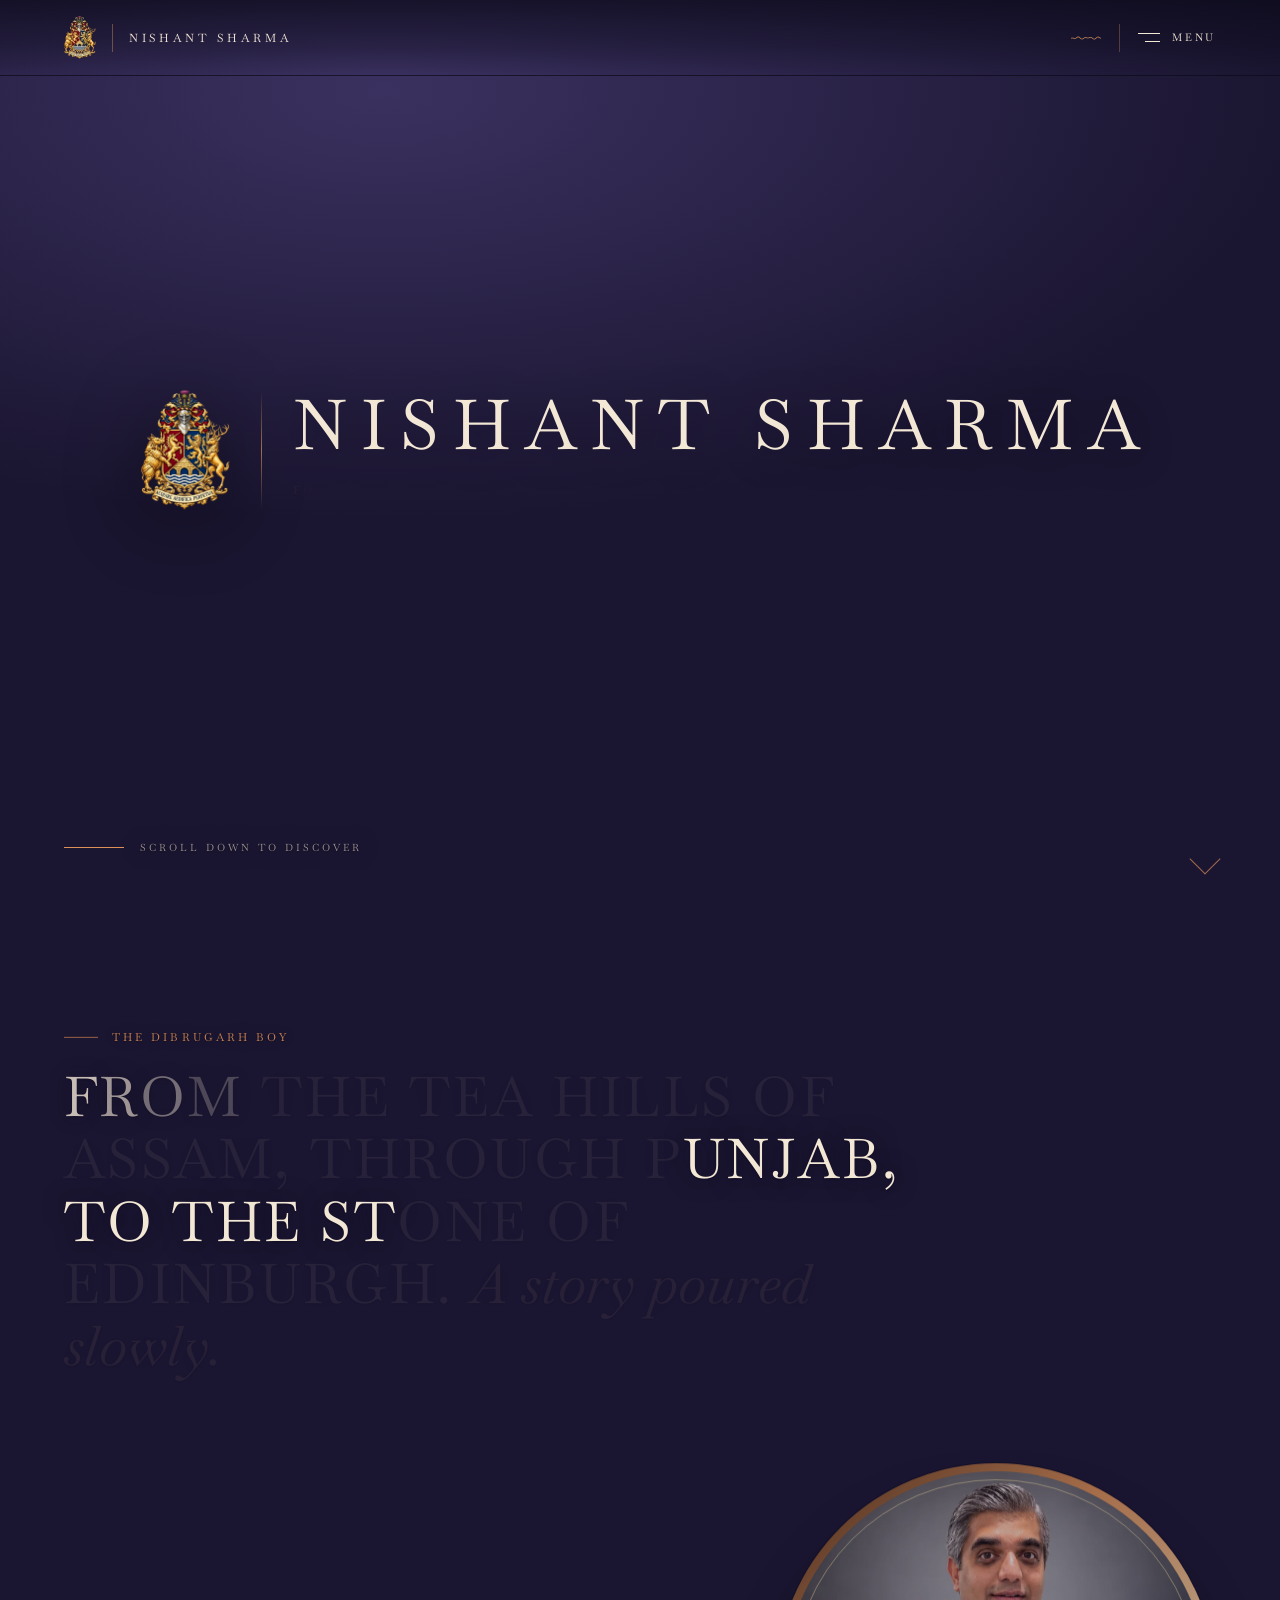
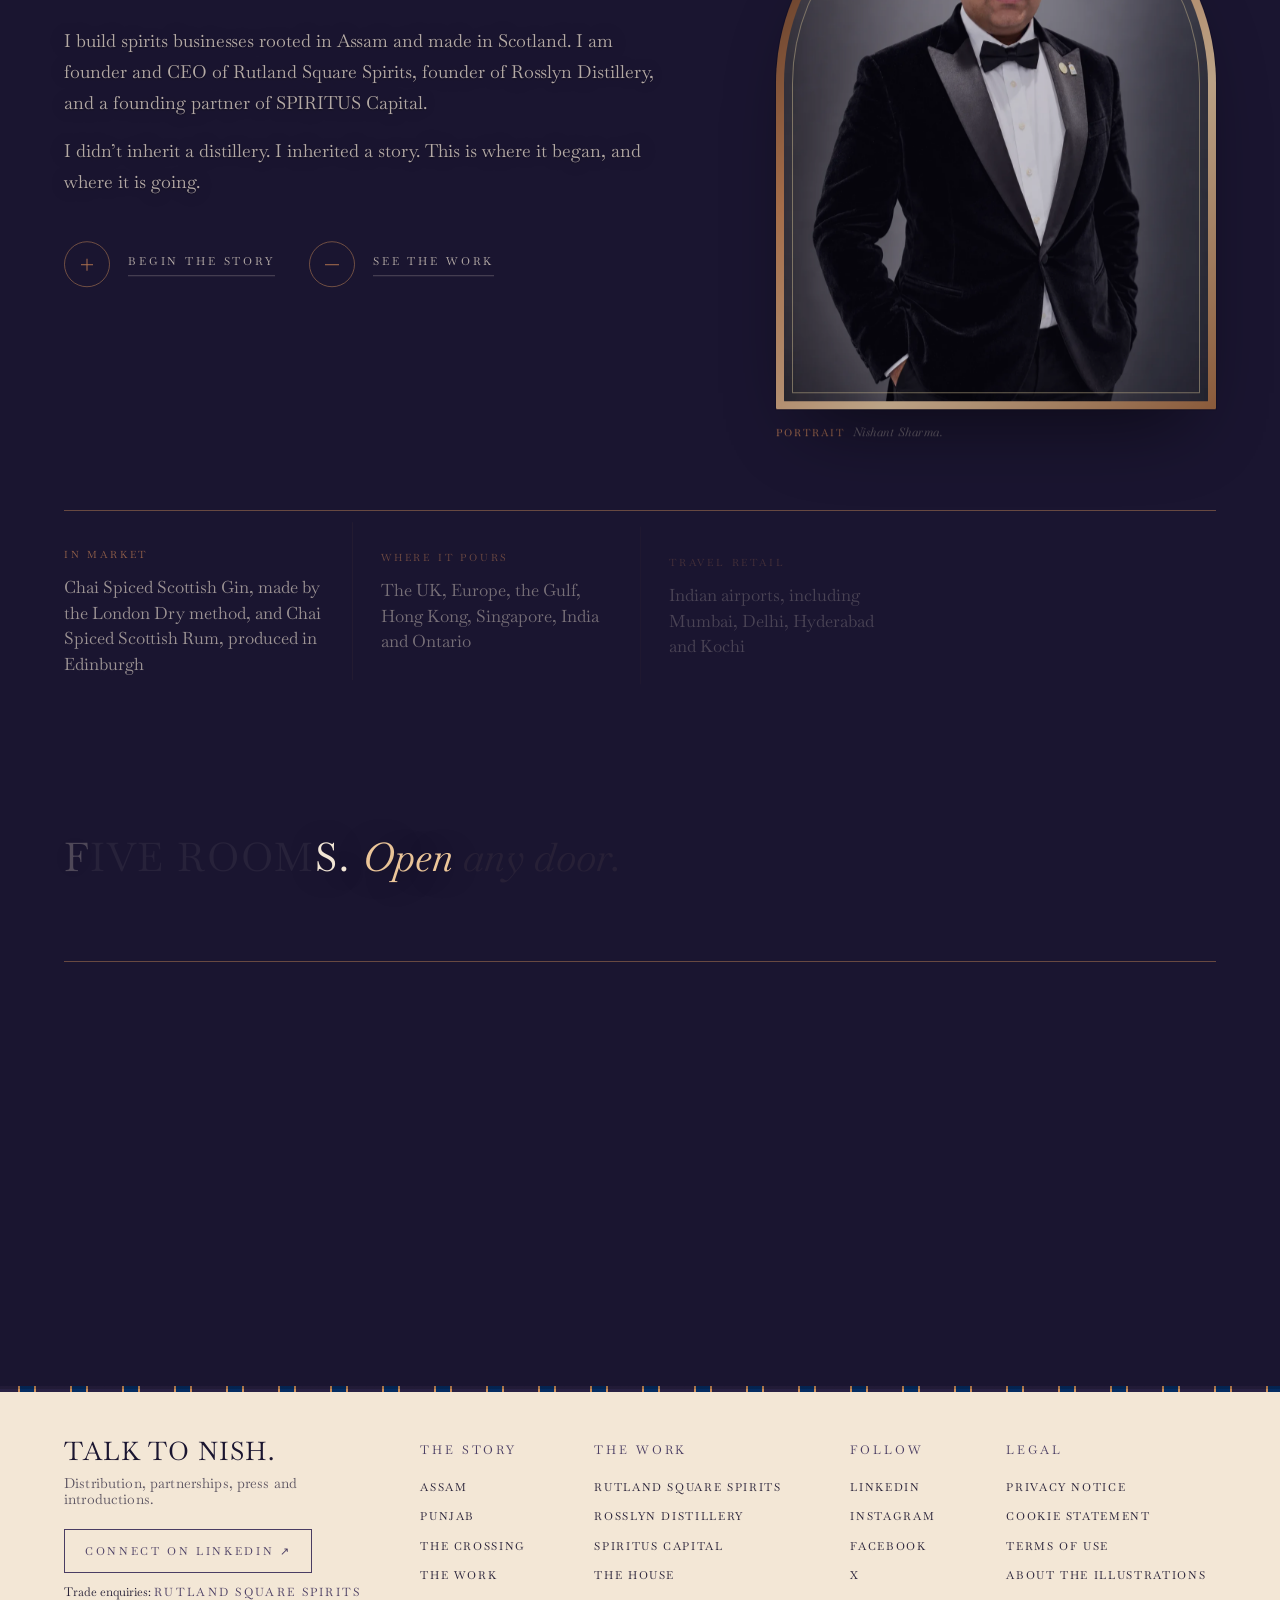
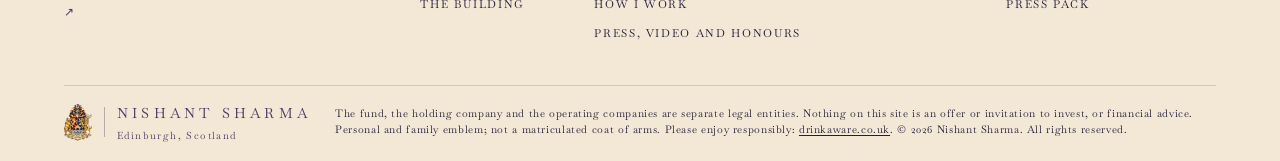
==== commit 241eaeff: "Link Wikidata items (Q142305685 person, Q142305556 Rutland Square Spirits) in structured data and ll" ====
--- a/index.html
+++ b/index.html
@@ -14,7 +14,7 @@
 <link rel="preload" href="assets/fonts/baskervville-400.woff2" as="font" type="font/woff2" crossorigin><link rel="preload" href="assets/crest-pre-360.webp" as="image" imagesrcset="assets/crest-pre-360.webp 360w, assets/crest-house.webp 720w" imagesizes="(max-width:700px) 140px, 200px">
 <link rel="stylesheet" href="style.css?v=20261126e">
 <script>document.documentElement.className=document.documentElement.className.replace('no-js','js');</script>
-<script type="application/ld+json">{"@context": "https://schema.org", "@graph": [{"@type": "Person", "@id": "https://nishantsharma.co.uk/#nishant", "name": "Nishant Sharma", "alternateName": ["Nish Sharma", "Nish"], "url": "https://nishantsharma.co.uk/", "image": "https://nishantsharma.co.uk/og-image.jpg", "description": "Edinburgh-based founder and CEO of Rutland Square Spirits, founder of Rosslyn Distillery and founding partner of SPIRITUS Capital. Born in Dibrugarh, Assam; moved to Scotland in 2007.", "jobTitle": "Founder and CEO", "birthPlace": {"@type": "Place", "name": "Dibrugarh, Assam, India"}, "homeLocation": {"@type": "Place", "name": "Edinburgh, Scotland, United Kingdom"}, "worksFor": [{"@id": "https://www.rutlandsquarespirits.com/#org"}], "founder": [{"@id": "https://www.rutlandsquarespirits.com/#org"}, {"@id": "https://rosslyndistillery.com/#org"}, {"@id": "https://spiritus.capital/#org"}], "knowsAbout": ["Scotch whisky", "Premium spirits", "Gin", "Brand building", "Mergers and acquisitions"], "sameAs": ["https://www.linkedin.com/in/nishantsharma08/", "https://www.instagram.com/nishsharma08/", "https://x.com/nsharma123", "https://www.facebook.com/nishsharma08"]}, {"@type": "Organization", "@id": "https://www.rutlandsquarespirits.com/#org", "name": "Rutland Square Spirits Ltd", "url": "https://www.rutlandsquarespirits.com/", "foundingDate": "2021", "foundingLocation": "Edinburgh, Scotland", "founder": {"@id": "https://nishantsharma.co.uk/#nishant"}}, {"@type": "Organization", "@id": "https://rosslyndistillery.com/#org", "name": "Rosslyn Distillery Ltd", "url": "https://rosslyndistillery.com/", "founder": {"@id": "https://nishantsharma.co.uk/#nishant"}}, {"@type": "Organization", "@id": "https://spiritus.capital/#org", "name": "SPIRITUS Capital", "url": "https://spiritus.capital/", "founder": {"@id": "https://nishantsharma.co.uk/#nishant"}}, {"@type": "WebSite", "@id": "https://nishantsharma.co.uk/#site", "url": "https://nishantsharma.co.uk/", "name": "Nishant Sharma — The Dibrugarh Boy", "inLanguage": "en-GB", "about": {"@id": "https://nishantsharma.co.uk/#nishant"}}, {"@type": "ProfilePage", "@id": "https://nishantsharma.co.uk/#profile", "url": "https://nishantsharma.co.uk/", "name": "Nishant Sharma — The Dibrugarh Boy", "inLanguage": "en-GB", "dateModified": "2026-11-26", "mainEntity": {"@id": "https://nishantsharma.co.uk/#nishant"}, "isPartOf": {"@id": "https://nishantsharma.co.uk/#site"}}]}</script>
+<script type="application/ld+json">{"@context": "https://schema.org", "@graph": [{"@type": "Person", "@id": "https://nishantsharma.co.uk/#nishant", "name": "Nishant Sharma", "alternateName": ["Nish Sharma", "Nish"], "url": "https://nishantsharma.co.uk/", "image": "https://nishantsharma.co.uk/og-image.jpg", "description": "Edinburgh-based founder and CEO of Rutland Square Spirits, founder of Rosslyn Distillery and founding partner of SPIRITUS Capital. Born in Dibrugarh, Assam; moved to Scotland in 2007.", "jobTitle": "Founder and CEO", "birthPlace": {"@type": "Place", "name": "Dibrugarh, Assam, India"}, "homeLocation": {"@type": "Place", "name": "Edinburgh, Scotland, United Kingdom"}, "worksFor": [{"@id": "https://www.rutlandsquarespirits.com/#org"}], "founder": [{"@id": "https://www.rutlandsquarespirits.com/#org"}, {"@id": "https://rosslyndistillery.com/#org"}, {"@id": "https://spiritus.capital/#org"}], "knowsAbout": ["Scotch whisky", "Premium spirits", "Gin", "Brand building", "Mergers and acquisitions"], "sameAs": ["https://www.wikidata.org/wiki/Q142305685", "https://www.linkedin.com/in/nishantsharma08/", "https://www.instagram.com/nishsharma08/", "https://x.com/nsharma123", "https://www.facebook.com/nishsharma08"]}, {"@type": "Organization", "@id": "https://www.rutlandsquarespirits.com/#org", "name": "Rutland Square Spirits Ltd", "url": "https://www.rutlandsquarespirits.com/", "foundingDate": "2021", "foundingLocation": "Edinburgh, Scotland", "founder": {"@id": "https://nishantsharma.co.uk/#nishant"}, "sameAs": ["https://www.wikidata.org/wiki/Q142305556"]}, {"@type": "Organization", "@id": "https://rosslyndistillery.com/#org", "name": "Rosslyn Distillery Ltd", "url": "https://rosslyndistillery.com/", "founder": {"@id": "https://nishantsharma.co.uk/#nishant"}}, {"@type": "Organization", "@id": "https://spiritus.capital/#org", "name": "SPIRITUS Capital", "url": "https://spiritus.capital/", "founder": {"@id": "https://nishantsharma.co.uk/#nishant"}}, {"@type": "WebSite", "@id": "https://nishantsharma.co.uk/#site", "url": "https://nishantsharma.co.uk/", "name": "Nishant Sharma — The Dibrugarh Boy", "inLanguage": "en-GB", "about": {"@id": "https://nishantsharma.co.uk/#nishant"}}, {"@type": "ProfilePage", "@id": "https://nishantsharma.co.uk/#profile", "url": "https://nishantsharma.co.uk/", "name": "Nishant Sharma — The Dibrugarh Boy", "inLanguage": "en-GB", "dateModified": "2026-11-26", "mainEntity": {"@id": "https://nishantsharma.co.uk/#nishant"}, "isPartOf": {"@id": "https://nishantsharma.co.uk/#site"}}]}</script>
 </head>
 <body>
 <a class="skip" href="#main">Skip to content</a>
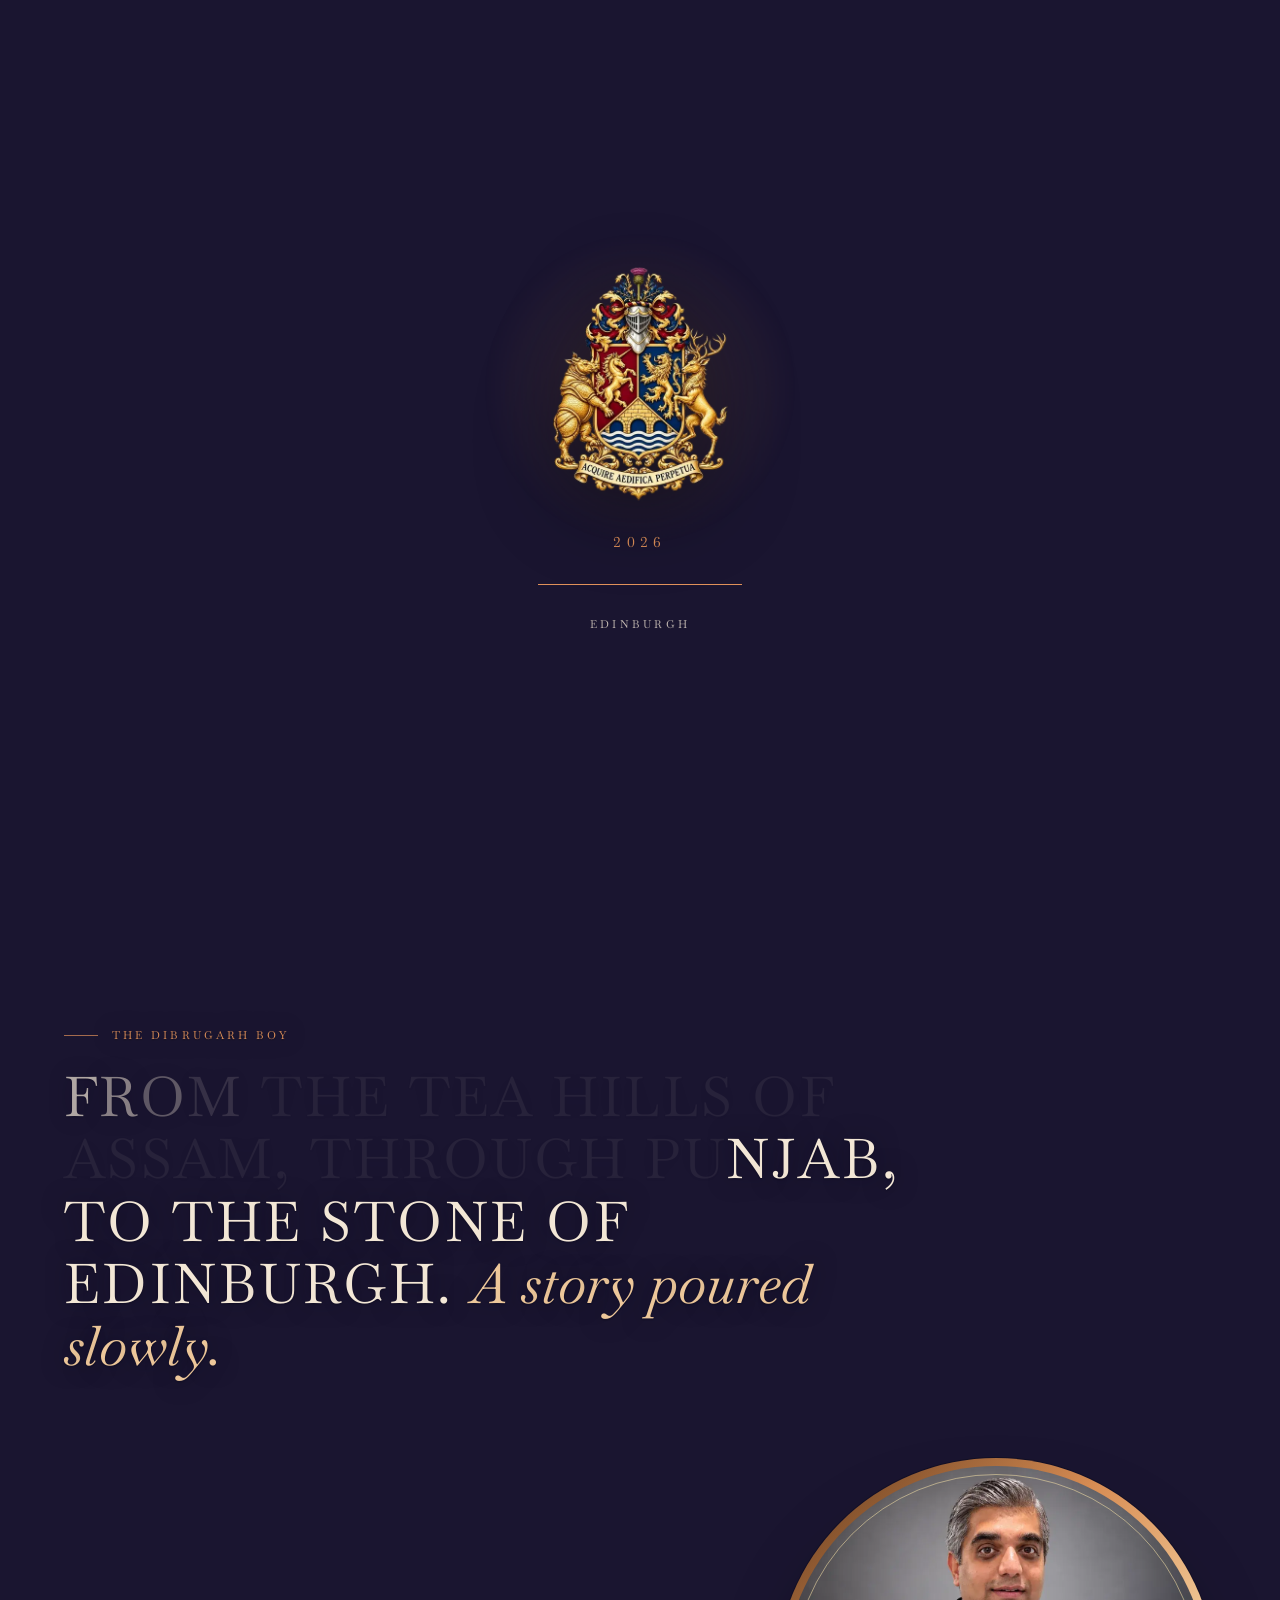
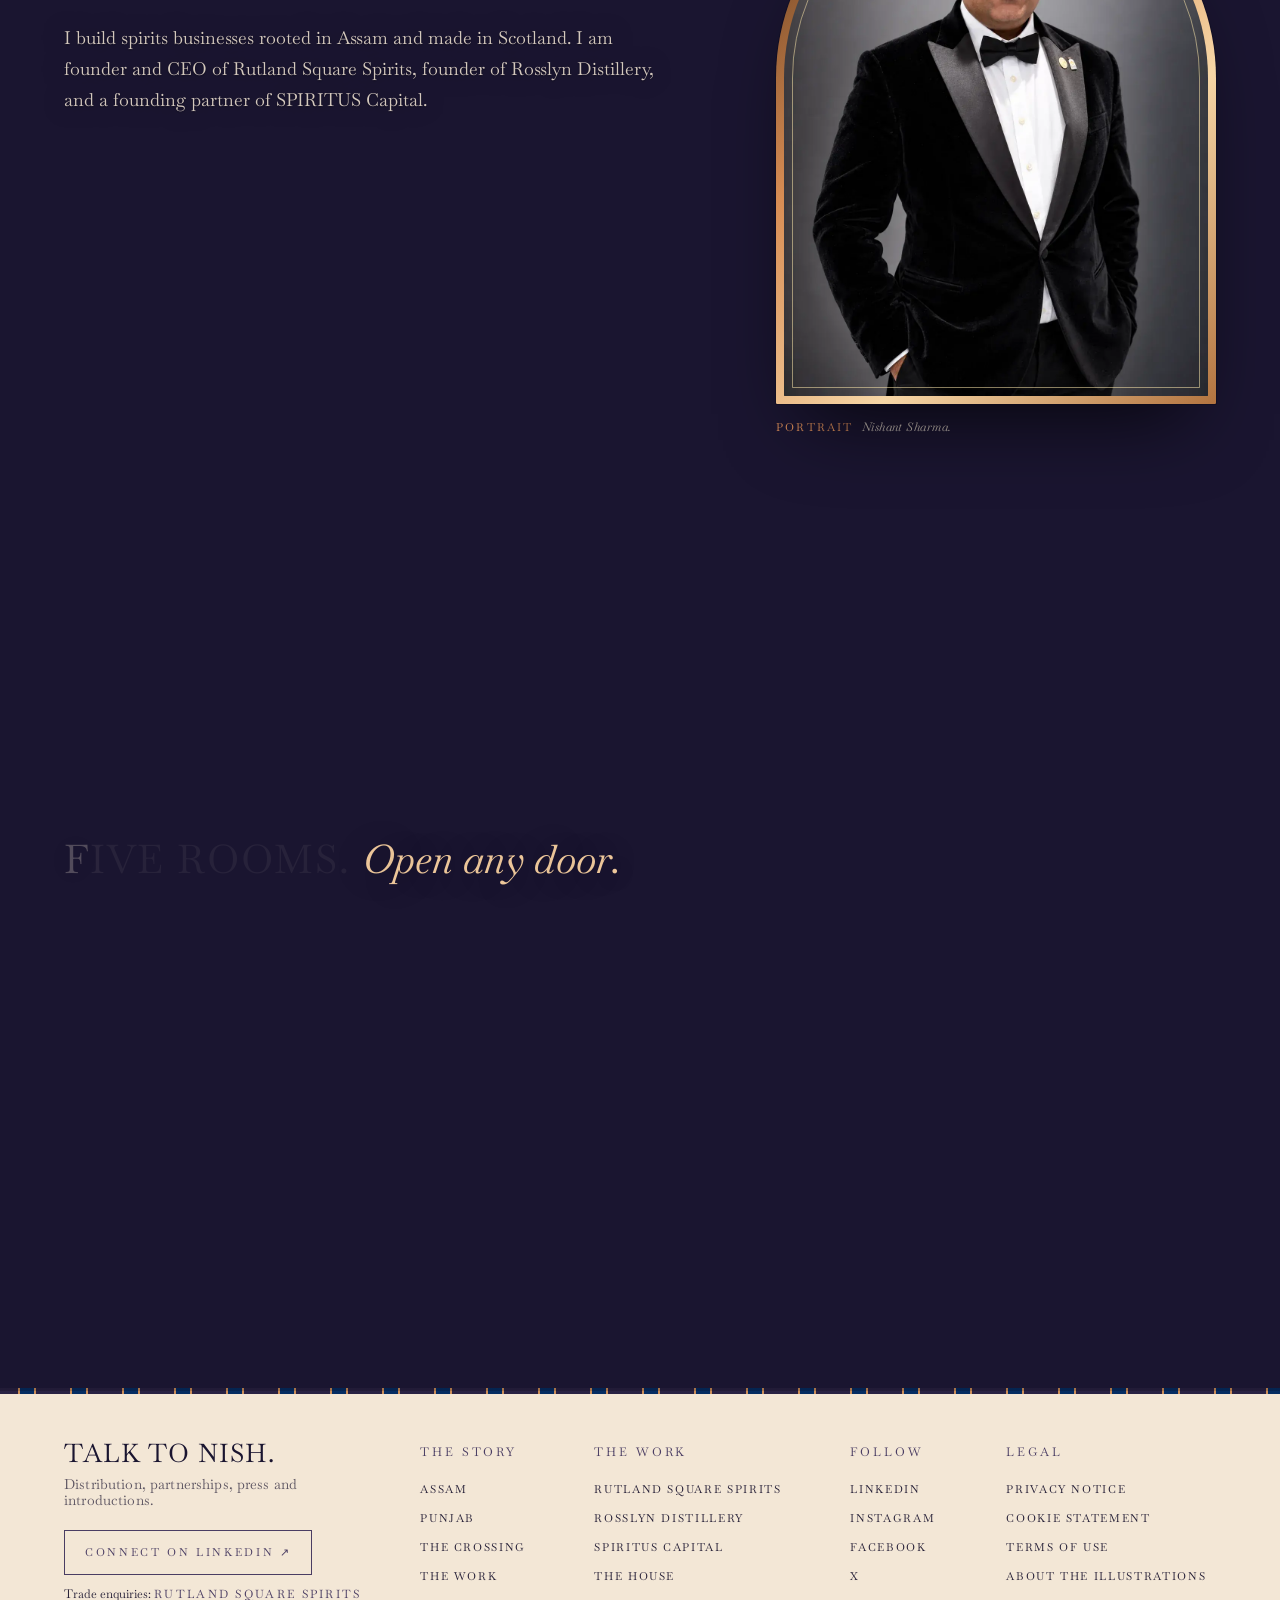
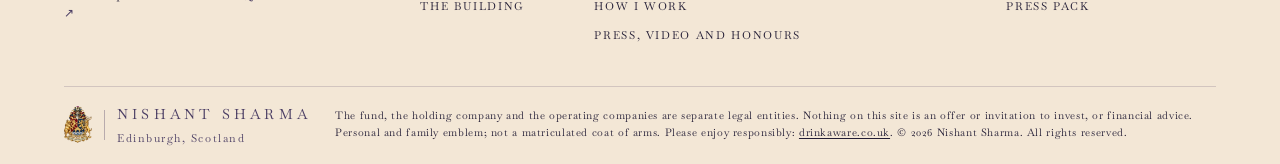
==== commit df773053: "Performance: load 3D world, GSAP and smooth scroll on first interaction; slice start-up work; recomp" ====
--- a/index.html
+++ b/index.html
@@ -12,7 +12,7 @@
 <meta property="og:type" content="profile"><meta property="og:title" content="Nishant Sharma — The Dibrugarh Boy"><meta property="og:description" content="From the tea hills of Assam, through Punjab, to Edinburgh. A story poured slowly.">
 <link rel="icon" href="assets/favicon.png"><link rel="apple-touch-icon" href="assets/apple-touch-icon.png"><meta property="og:image" content="https://nishantsharma.co.uk/og-image.jpg"><meta property="og:image:width" content="1200"><meta property="og:image:height" content="630"><meta property="og:image:alt" content="Nishant Sharma, with the family crest, on oxblood"><meta name="twitter:card" content="summary_large_image"><meta name="twitter:title" content="Nishant Sharma — The Dibrugarh Boy"><meta name="twitter:description" content="From the tea hills of Assam, through Punjab, to Edinburgh. A story poured slowly."><meta name="twitter:image" content="https://nishantsharma.co.uk/og-image.jpg"><meta property="og:url" content="https://nishantsharma.co.uk/"><link rel="canonical" href="https://nishantsharma.co.uk/">
 <link rel="preload" href="assets/fonts/baskervville-400.woff2" as="font" type="font/woff2" crossorigin><link rel="preload" href="assets/crest-pre-360.webp" as="image" imagesrcset="assets/crest-pre-360.webp 360w, assets/crest-house.webp 720w" imagesizes="(max-width:700px) 140px, 200px">
-<link rel="stylesheet" href="style.css?v=20261126e">
+<link rel="stylesheet" href="style.css?v=20261126f">
 <script>document.documentElement.className=document.documentElement.className.replace('no-js','js');</script>
 <script type="application/ld+json">{"@context": "https://schema.org", "@graph": [{"@type": "Person", "@id": "https://nishantsharma.co.uk/#nishant", "name": "Nishant Sharma", "alternateName": ["Nish Sharma", "Nish"], "url": "https://nishantsharma.co.uk/", "image": "https://nishantsharma.co.uk/og-image.jpg", "description": "Edinburgh-based founder and CEO of Rutland Square Spirits, founder of Rosslyn Distillery and founding partner of SPIRITUS Capital. Born in Dibrugarh, Assam; moved to Scotland in 2007.", "jobTitle": "Founder and CEO", "birthPlace": {"@type": "Place", "name": "Dibrugarh, Assam, India"}, "homeLocation": {"@type": "Place", "name": "Edinburgh, Scotland, United Kingdom"}, "worksFor": [{"@id": "https://www.rutlandsquarespirits.com/#org"}], "founder": [{"@id": "https://www.rutlandsquarespirits.com/#org"}, {"@id": "https://rosslyndistillery.com/#org"}, {"@id": "https://spiritus.capital/#org"}], "knowsAbout": ["Scotch whisky", "Premium spirits", "Gin", "Brand building", "Mergers and acquisitions"], "sameAs": ["https://www.wikidata.org/wiki/Q142305685", "https://www.linkedin.com/in/nishantsharma08/", "https://www.instagram.com/nishsharma08/", "https://x.com/nsharma123", "https://www.facebook.com/nishsharma08"]}, {"@type": "Organization", "@id": "https://www.rutlandsquarespirits.com/#org", "name": "Rutland Square Spirits Ltd", "url": "https://www.rutlandsquarespirits.com/", "foundingDate": "2021", "foundingLocation": "Edinburgh, Scotland", "founder": {"@id": "https://nishantsharma.co.uk/#nishant"}, "sameAs": ["https://www.wikidata.org/wiki/Q142305556"]}, {"@type": "Organization", "@id": "https://rosslyndistillery.com/#org", "name": "Rosslyn Distillery Ltd", "url": "https://rosslyndistillery.com/", "founder": {"@id": "https://nishantsharma.co.uk/#nishant"}}, {"@type": "Organization", "@id": "https://spiritus.capital/#org", "name": "SPIRITUS Capital", "url": "https://spiritus.capital/", "founder": {"@id": "https://nishantsharma.co.uk/#nishant"}}, {"@type": "WebSite", "@id": "https://nishantsharma.co.uk/#site", "url": "https://nishantsharma.co.uk/", "name": "Nishant Sharma — The Dibrugarh Boy", "inLanguage": "en-GB", "about": {"@id": "https://nishantsharma.co.uk/#nishant"}}, {"@type": "ProfilePage", "@id": "https://nishantsharma.co.uk/#profile", "url": "https://nishantsharma.co.uk/", "name": "Nishant Sharma — The Dibrugarh Boy", "inLanguage": "en-GB", "dateModified": "2026-11-26", "mainEntity": {"@id": "https://nishantsharma.co.uk/#nishant"}, "isPartOf": {"@id": "https://nishantsharma.co.uk/#site"}}]}</script>
 </head>
@@ -45,7 +45,7 @@
 
 <main id="main"><div class="panel on" id="home" data-scene="0" data-title="Home"><section class="hero" id="s-top" data-scene="0" aria-label="Nishant Sharma">
  <div class="mark">
-  <img src="assets/crest-house.webp" alt="The Sharma family crest" width="112" height="150">
+  <img src="assets/crest-house-224.webp" srcset="assets/crest-house-224.webp 224w, assets/crest-house-336.webp 336w" sizes="(max-width:760px) 70px, 112px" alt="The Sharma family crest" width="112" height="150" fetchpriority="high">
   <span class="rule" aria-hidden="true"></span>
   <div><h1 aria-label="Nishant Sharma"><span class="l">N</span><span class="l">i</span><span class="l">s</span><span class="l">h</span><span class="l">a</span><span class="l">n</span><span class="l">t</span><span class="nl"></span> <span class="l">S</span><span class="l">h</span><span class="l">a</span><span class="l">r</span><span class="l">m</span><span class="l">a</span></h1>
   <p class="sub">Founder <span>·</span> Rutland Square Spirits <span>·</span> Rosslyn Distillery <span>·</span> SPIRITUS Capital</p></div>
@@ -62,7 +62,7 @@
     <p class="lede rv" style="--d:.1s">I didn’t inherit a distillery. I inherited a story. This is where it began, and where it is going.</p>
     <div class="rv" style="--d:.2s;margin-top:34px;display:flex;gap:34px;flex-wrap:wrap"><a class="cta" href="#story"><span class="o" aria-hidden="true"></span><span class="t">Begin the story</span></a><a class="cta arrow" href="#work"><span class="o" aria-hidden="true"></span><span class="t">See the work</span></a></div>
    </div>
-   <figure class="rv" style="margin:0;justify-self:end;width:100%;max-width:440px"><div class="arch gilt"><img src="assets/hero-portrait-v257.webp" alt="Portrait of Nishant Sharma, founder of Rutland Square Spirits, in Edinburgh" style="object-position:58% 0%"></div><figcaption class="cap"><b>Portrait</b>Nishant Sharma.</figcaption></figure>
+   <figure class="rv" style="margin:0;justify-self:end;width:100%;max-width:440px"><div class="arch gilt"><img src="assets/hero-portrait-v257.webp" alt="Portrait of Nishant Sharma, founder of Rutland Square Spirits, in Edinburgh" style="object-position:58% 0%" loading="lazy" decoding="async"></div><figcaption class="cap"><b>Portrait</b>Nishant Sharma.</figcaption></figure>
   </div>
   <dl class="ledger">
    <div class="rv"><dt>In market</dt><dd>Chai Spiced Scottish Gin, made by the London Dry method, and Chai Spiced Scottish Rum, produced in Edinburgh</dd></div>
@@ -71,7 +71,7 @@
    <div class="rv" style="--d:.3s"><dt>Latest honour</dt><dd>Gold, The Gin Guide Awards, 2026</dd></div>
   </dl>
  </div>
-</section><section class="index" data-scene="8" aria-labelledby="ix-h"><div class="wrap"><p class="eyebrow rv">Explore</p><h2 class="statement sm split" id="ix-h">Five rooms. <em>Open any door.</em></h2><div class="cards"><a class="card rv" style="--d:0.0s" href="#story"><span class="im"><img src="assets/art-ch01.webp" alt="A tea-estate veranda in Assam, imagined in the 1940s" loading="lazy"></span><span class="dia">01</span><b>The story</b><span class="ln">Five parts, sixteen chapters: from the tea country to the circle closing.</span><span class="cta"><span class="o" aria-hidden="true"></span><span class="t">Open</span></span></a><a class="card rv" style="--d:0.08s" href="#work"><span class="im"><img src="assets/vivek-handshake-hd.webp" alt="Dr Vivek Anand Oberoi and Nishant Sharma at the signing, Edinburgh, March 2025" loading="lazy" style="object-position:51% 3%"></span><span class="dia">02</span><b>The work</b><span class="ln">Rutland Square Spirits, Rosslyn Distillery and SPIRITUS Capital, and the way to each.</span><span class="cta"><span class="o" aria-hidden="true"></span><span class="t">Open</span></span></a><a class="card rv" style="--d:0.16s" href="#house"><span class="im"><img src="assets/crest-house.webp" alt="The Sharma family crest" loading="lazy"></span><span class="dia">03</span><b>The House</b><span class="ln">The family crest, the man who began it, and the standard I hold.</span><span class="cta"><span class="o" aria-hidden="true"></span><span class="t">Open</span></span></a><a class="card rv" style="--d:0.24s" href="#photographs"><span class="im"><img src="assets/visit-chapel-group.webp" alt="Guests outside a floodlit chapel during the visit, March 2025" loading="lazy" style="object-position:54% 11%"></span><span class="dia">04</span><b>Photographs</b><span class="ln">Rooms, tables and roads: family, the work, the visit and the road.</span><span class="cta"><span class="o" aria-hidden="true"></span><span class="t">Open</span></span></a><a class="card rv" style="--d:0.0s" href="#archive"><span class="im"><img src="assets/vid-ebs.webp" alt="Nishant Sharma on Edinburgh Business Stories, episode 79" loading="lazy" style="object-position:37% 6%"></span><span class="dia">05</span><b>Archive</b><span class="ln">Press, video, honours and The Book of Rutland Square.</span><span class="cta"><span class="o" aria-hidden="true"></span><span class="t">Open</span></span></a></div></div></section></div><div class="panel" id="story" data-scene="1" data-title="The story" role="region" aria-label="The story"><section id="s-story" aria-labelledby="story-h">
+</section><section class="index" data-scene="8" aria-labelledby="ix-h"><div class="wrap"><p class="eyebrow rv">Explore</p><h2 class="statement sm split" id="ix-h">Five rooms. <em>Open any door.</em></h2><div class="cards"><a class="card rv" style="--d:0.0s" href="#story"><span class="im"><img src="assets/art-ch01.webp" alt="A tea-estate veranda in Assam, imagined in the 1940s" loading="lazy"></span><span class="dia">01</span><b>The story</b><span class="ln">Five parts, sixteen chapters: from the tea country to the circle closing.</span><span class="cta"><span class="o" aria-hidden="true"></span><span class="t">Open</span></span></a><a class="card rv" style="--d:0.08s" href="#work"><span class="im"><img src="assets/vivek-handshake-hd.webp" alt="Dr Vivek Anand Oberoi and Nishant Sharma at the signing, Edinburgh, March 2025" loading="lazy" style="object-position:51% 3%"></span><span class="dia">02</span><b>The work</b><span class="ln">Rutland Square Spirits, Rosslyn Distillery and SPIRITUS Capital, and the way to each.</span><span class="cta"><span class="o" aria-hidden="true"></span><span class="t">Open</span></span></a><a class="card rv" style="--d:0.16s" href="#house"><span class="im"><img src="assets/crest-house-336.webp" srcset="assets/crest-house-336.webp 336w, assets/crest-house.webp 720w" sizes="(max-width:760px) 50vw, 300px" alt="The Sharma family crest" loading="lazy"></span><span class="dia">03</span><b>The House</b><span class="ln">The family crest, the man who began it, and the standard I hold.</span><span class="cta"><span class="o" aria-hidden="true"></span><span class="t">Open</span></span></a><a class="card rv" style="--d:0.24s" href="#photographs"><span class="im"><img src="assets/visit-chapel-group.webp" alt="Guests outside a floodlit chapel during the visit, March 2025" loading="lazy" style="object-position:54% 11%"></span><span class="dia">04</span><b>Photographs</b><span class="ln">Rooms, tables and roads: family, the work, the visit and the road.</span><span class="cta"><span class="o" aria-hidden="true"></span><span class="t">Open</span></span></a><a class="card rv" style="--d:0.0s" href="#archive"><span class="im"><img src="assets/vid-ebs.webp" alt="Nishant Sharma on Edinburgh Business Stories, episode 79" loading="lazy" style="object-position:37% 6%"></span><span class="dia">05</span><b>Archive</b><span class="ln">Press, video, honours and The Book of Rutland Square.</span><span class="cta"><span class="o" aria-hidden="true"></span><span class="t">Open</span></span></a></div></div></section></div><div class="panel" id="story" data-scene="1" data-title="The story" role="region" aria-label="The story"><section id="s-story" aria-labelledby="story-h">
  <div class="story-open wrap" data-scene="1">
   <p class="eyebrow rv">The story · Five parts, sixteen chapters</p>
   <h2 class="statement split" id="story-h">I didn’t inherit a distillery. <em>I inherited a story.</em></h2>
@@ -190,7 +190,7 @@
   </div>
   <canvas id="globe" role="img" aria-label="A globe turning from Edinburgh to Assam, with lines from Edinburgh to each market" data-pins="[[&quot;Edinburgh&quot;,55.95,-3.19,&quot;home&quot;],[&quot;Dibrugarh&quot;,27.47,94.91,&quot;origin&quot;],[&quot;London&quot;,51.51,-0.13,&quot;market&quot;],[&quot;Copenhagen&quot;,55.68,12.57,&quot;market&quot;],[&quot;Berlin&quot;,52.52,13.4,&quot;market&quot;],[&quot;Paris&quot;,48.86,2.35,&quot;market&quot;],[&quot;Dubai&quot;,25.2,55.27,&quot;market&quot;],[&quot;Abu Dhabi&quot;,24.45,54.38,&quot;market&quot;],[&quot;Doha&quot;,25.29,51.53,&quot;market&quot;],[&quot;Bahrain&quot;,26.07,50.56,&quot;market&quot;],[&quot;Mumbai&quot;,19.08,72.88,&quot;retail&quot;],[&quot;Delhi&quot;,28.61,77.21,&quot;retail&quot;],[&quot;Hyderabad&quot;,17.39,78.49,&quot;retail&quot;],[&quot;Kochi&quot;,9.93,76.27,&quot;retail&quot;],[&quot;Hong Kong&quot;,22.32,114.17,&quot;market&quot;],[&quot;Singapore&quot;,1.35,103.82,&quot;market&quot;],[&quot;Ontario&quot;,43.65,-79.38,&quot;market&quot;],[&quot;USA, 2027&quot;,40.71,-74.0,&quot;planned&quot;]]" data-land="HyCG9Q8gAuH1H7Dt3R9e+rYfiPKtH7oTkh+x6nwfYPdvH9viXR9AJVkfie84H7PnMB/mCCQfYfQYH93fBB+L7N4e5wXTHmPxxx7f3LUejemqHgjVox479pket+GHHmXufR7g2WsejuZaHj3zQB5m6zYe4tYvHhT4Fh4+8PwdaOjwHc0q7R0W9eQdkuDUHUDtvB1q5bMd5dCwHc8nrR0Y8pYdQuqNHb3ViB3w9oIdIhh0HdAkcR0a72gdldpSHb/[base64]/OEOHOU4BxxgJAUcqu77Gw8x7BtP0ukbOCnnG4Lz4Bv93tcbYiHOGyfXzBsQLsgbo8LBG746uxs6Jrgbg/CwG+gyqRtkHqMb4AmgGynUnhsSK5wbW/[base64]/[base64]/bihp4MocaC8eFGvQdgRonP38acAl7GqIqdRoeFnIaUDduGuPLbBrMImoaFe1oGv5DZhpIDmQakdhjGnovXxoNxF0a9hpbGj/lWRooPFcacQZWGrvQVBqkJ1Ia7fFOGiATTBpp3UoaUjRHGuTIRRrOH0EaAEE/GkkLPRqT1TwafCw4Gg7BNhr3FzIaKjkvGrzNLRqmJCsa7+4pGthFJhpq2iQaVDEgGubFHhrPHBwaGecbGgI+GRpLCBcalNIVGn4pEBr5FA4aQt8MGiw2CBq+ygcapyEFGvHrAxraQv8ZbNf+GVUu+hnowvgZ0Rn2GRrk9RkEO/MZTQXxGZbP7xl/Ju0ZyPDsGRK76hn7EegZRNzmGS0z4xnAx+EZqR7dGds/3BklCtoZbtTYGVcr1Rnqv9MZ0xbPGQU4zBmYzMoZgSPIGcrtxhmzRMMZRtnBGS8wvhnBxLwZqxu4Gd08txkmB7UZcNGzGVkosBnrvK4Z1BOsGR7eqhkHNacZmcmlGYMgohm1QaAZ/[base64]/GQwsOhmIFzgZ0eE3Gbo4MxlNzTIZNiQwGX/uLRmxDysZ+9kpGeQwJhl2xSQZYBwjGanmIRmSPR8Z2wceGSTSHBkOKRcZiRQWGdPeFBm8NREZTsoPGTchDBlqQgoZswwIGfzWBxnmLQUZL/gEGXjCAhlhGQAZq+P/GJQ6/RjdBPsYJs/6GA8m9RiLEfMY1NvyGL4y7hhQx+0YOR7pGGw/6Bi1CeYY/[base64]/AUxgYF1AYSjhPGJQCTRjdzEwYxiNKGA/[base64]/WF9VA1RcfC9MXaNXSF1EszxfkwM0XzRfMFxbiyhf/OMkXSAPIF5LNxhd7JMUXxO7CF/cPwBdA2r8XKTG8F7vFuhelHLQXatKzF1MprxfOFKwXATapF5PKpxd9IaQXr0KjF/gMoRdB16AXKy6dF73CnBemGZoX8OOZF9k6lxciBZYXa8+UF1QmkBfQEY0XAzOKF5XHiRd+HoYXsT+FF/oJgxdD1IIXLCt9F6gWehfbN3gXbcx2F1YjchfSDnAXG9lvFwQwaxeAG2YX/AZlF0XRZBcuKF8XqhNcF9w0WBdYIFQX1AtSFx3WURcGLU4XmMFNF4IYSxfL4koXtDlJF/0DRxdHzkYXMCVBF6sQQBf12j8X3jE6F1odNRce0zMXCCovF4MVLBe2NioXSMsoFzEiJBetDSMX9tchF+AuHhdywx0XWxocF6TkGheOOxkX1wUXFyDQFhcJJxIXhRIPF7gzCxczHwcXrwoFF/jUBBfhKwAXXRf+Fqbh/BbZAvoWIs35Fgsk9RaHD/[base64]/[base64]/RUaCfsVZNP6FU0q9hXIFfAVdyLsFfIN6xU72OkVJS/lFaAa5BXq5OAVZdDfFU4n2xXKEtoVE93ZFf0z1xVG/tUVeB/RFfQK0BU91c4VJizMFbnAyxWiF8kV6+HFFWfNxBVQJMAVzA+/FRXavhX+MLoVehy5FcPmtxWsPbUVP9K0FSgpsBWkFKoVUiGmFc4MpRUX16MVAC6fFXwZnhXF45oVQc+ZFSomlRWlEZQV79uTFdgykhUh/Y8VVB6OFZ3oixXPCYoVGNSJFQIrhRV9FoAVQsx/FSsjexWnDnoV8Nh5FdovdRVVG3QVnuVwFRrRbxUDKGsVfxNqFcjdaBWyNGcV+/[base64]/hQ0FP0Ufd77FGY1+hSw//gU4iD0FF4M8xSn1vIUkC3uFAwZ7RRV4+oUiATpFNHO6BS6JeQUNhHjFH/[base64]/FIbPfhRvJnsU6xF5FDTceBQdM3cUZv11FJkedBTi6HEUFApwFF7UbxRHK2sUwhZoFD4CZRRxI2IU7A5hFDXZYBQfMFwUmhtbFOTlWRQWB1cUX9FWFEgoUxTEE1IUDd5QFPc0TxRA/00UciBKFO4LSBQ31kcUIC1EFJwYQxTl4kAUGAQ/FGHOPhRKJToUxhA5FA/bOBT4MTcUQvw1FHQdMxS95zEU8AgwFDnTLxQiKisUnhUqFOffKRTQNiYUTCIiFMgNIRQR2CAU+i4cFHYaGxS/5BkU8QUYFDvQFxQkJxMUnxISFOncERTSMw4UTh8KFMkKCRQS1QgU/CsEFHcXAxTB4QEU8wL/EyUk+xOhD/oT6tn5E9Qw9RNPHPQTmObyE8sH8RMU0vAT/SjsE3kU6xPC3uoTrDXpE/X/5xMnIeMTowziE+zW4RPVLd4TURncE5rj2hPNBNkTFs/YE/[base64]/E1gNfhOh130Tii56EwYaeRNP5HYTggV1E8vPdBO0JnETMBJwE3ncbxNiM2sT3h5oE1kKZxOj1GYTjCtiEwgXYRNR4WATOjhfE4MCXRO2I1oTMQ9YE3vZVxNkMFQT3xtRE1sHUBOk0U8TjihLEwkUShNS3kkTPDVIE4X/[base64]/BJrJPgS5g/3Ei/a9hIZMfMSlBzyEt7m8BIQCO8SWdLuEkIp6hK+FOkSB9/oEvE15xI6AOUSbCHiEugM4RIx1+ASGi7cEpYZ2xLf49kSEgXYElvP1xJEJtQSwBHTEgnc0hLyMs4Sbh7LEuoJyhIz1MkSHCvGEpgWxRLh4MMSEwLAEkYjvRLCDrwSC9m7EvQvuBJwG7cSueW1EusGtBI10bISHiivEpkTrhLj3a0SzDSsEhX/[base64]/h01EkfoMxJ6CTISw9MxEqwqLhIoFi0SceArEqQBKBLWIiQSm9gjEoQvIBIAGx8SSeUdEnwGHBLF0BsSricYEioTFxJz3RYSXDQTEtgfEBJTCw8SndUNEoYsChICGAkSS+IHEn0DBRKwJAISKxABEnXaABJeMf0R2Rz6EVUI+RGe0vgRiCn1EQMV9BFM3/IRfwDwEbEh7BEtDesRdtfqEV8u5xHbGeYRJOTkEVcF4xGgz+IRiSbfEQUS3hFO3N0RNzPaEbMe1xEvCtYReNTVEWEr0hHdFtERJuHPEVkCzRGLI8oRBw/JEVDZyBE5MMQRtRvDEf7lwREwB8ARetG/[base64]/[base64]/BBp5PkQ5c/4EM4m9RBKEvQQk9zzEHwz8hDG/fAQ+B7tEHQK7BC91OsQpivoECIX5xBr4eYQVDjjENAj3xCV2d4QfjDbEPob2BB2B9cQv9HWEKgo0xAkFNIQbd7QEJ//zhDSIMsQl9bKEIAtxxD8GMYQRePEEHcEwhCqJb8QJRG+EG/bvRBYMrwQofy6ENMdtxBPCbYQmNO1EIIqshD9FbEQRuCwEDA3rRCrIqkQcNioEFkvpRDVGqIQmtChEIMnnhD/[base64]/2jIQ6DEvEGQdLBDfCCsQKdMqEBIqJxCNFSYQ198iEDwiIBC3DR8QANgeEOouGxBlGhgQ4QUXECrQFhATJxMQjxISENjcEBAL/g4QPR8MELkKCxAC1QoQ6ysHEGcXBhCw4QIQFST/D5EP/g/a2f0PwzD7Dz8c+A+7B/cPBNL2D+0o8w9pFPIPst7wD+T/7g8XIesPkwzqD9zW6g/FLecPQRniD+8l3w9qEd4PtNvcD+b82g8ZHtcP3dPWD8cq0w9CFtIPjODOD/Aiyw9sDsoPtdjHDxobww/f0MIPyCe/D0QTvg+N3bwPwP66D/IfuA9uC7cPt9W2D6Assw8cGLIPZeKwD5gDrg/KJKsPRhCqD4/aqg94MacP9BykD3AIow+50qIPoimfDx4Vng9n35sPzCGYD0cNlw+R15YPei6TD/YZjw+6z44PpCaMDx8Siw9p3IkPm/2HD80ehA9JCoMPktSCD3wrgA/3Fn8PQOF7D6UjeA8hD3cPatlzD88bcA+U0W8PfShsD/kTaw9C3mkPdf9nD6cgZQ8jDGQPbNZjD1UtYA/RGFsPfyVZD/sQWA9E21YPdvxUD6kdUA9u008PVypND9MVTA8c4EsPBTdID4EiRQ/8DUQPRthBD6oaPQ9v0DwPWSc5D9QSOA8d3TYPUP41D4IfMg/+CjEPR9UwDzAsLQ+sFywP9eEpD1okJg/WDyUPH9okDwgxIQ+EHB4PSdIdDzIpGg+uFBkP994VD1whEw/YDBIPIdcOD4YZCQ80JgcPsBEGD/nbBA8r/QIPXh7+DiPU/g4MK/sOhxb6DtHg9g42I/QOsQ7zDvrY7w5fG+sOJNHqDg0o6A6JE+cO0t3lDgX/4w43IOAOswvfDvzV3w7lLNwOYRjXDg8l1Q6LENQO1NrTDr0x0A45Hc0OtQjMDv7Syw7nKckOYxXIDqzfxw6VNsQOESLCDo0NwQ7W170OOxq6DrYFuA7pJrYOZBK1Dq7csw7g/bEOEx+uDtfUrQ7BK6oOPBepDobhpQ7qI6MOZg+iDq/Zng4UHJsO2dGaDsIolw4+FJYOh96VDnA1kw7sIJAOaAyPDrHWjg6aLYsOFhmHDsQlhA5AEYMOiduCDnIygQ67/IAO7h18DrPTew6cKngOGBZ4DmHgdA7GInEOQQ5wDovYbw50L20O8BppDrTQaA6eJ2YOGRNlDmPdYw6V/[base64]/w1+HfwNQ9P7DSwq+A2oFfcN8d/3Ddo29g0kAfQNViLwDRvY7Q2AGugNLifmDaoS5Q3z3OENWB/eDR3V3Q0GLNoNgRfZDcvh2A39AtYNMCTTDasP0g302c8NWRzLDR7Syw0HKcgNgxTHDczexg22NcUN///[base64]/9GDcEgQw2G1kINcC0/DesYOw2ZJTgNFRE4DV7bNA3DHTENiNMwDXEqLQ3tFSwNNuArDWkBKQ2bIiYNFw4lDWDYIg3FGh4NcycbDe8SGg043RkNITQZDWr+Fw2dHxMNYtUTDUssEA3HFw0NQgMMDXUkCQ3wDwgNOtoFDZ4cAQ1j0gENTSn+DMgU/QwR3/sMRAD6DHYh9gw71/UMJC7zDKAZ7wxOJuwMyhHrDBPc6gz8MukMRv3oDHge5Aw91OMMJivhDKIW3gweAt0MUCPaDMwO2QwV2dYMehvSDCgozwykE84M7d3MDB//ywxSIMcMF9bGDAAtxAx7GMEM9wPADColvQylELwM7tq5DFMdtgzPCLUMGNO1DAEqsgx9FbEMxt+wDPkArgwrIqsMpw2qDPDXqgzZLqcMVRqlDNEFowwDJ6AMfxKfDMjcngz7/ZwMLR+ZDPLUmAzbK5UMVxeTDNICkQwFJI4MgQ+ODMrZigwvHIYM3SiEDFgUgwyi3oEM1P9/DAchfAzL1nsMtS15DDAZdgysBHQM3iVyDFoRcQyj228M1vxuDAgeawyECWoMzdNpDLYqZwwyFmQMrgFjDOAiYAxcDl8MpdhcDAobWAy4J1UMNBNUDH3dUwyv/lEM4h9ODKfVTQyQLEoMDBhIDIcDRgy6JEQMNRBDDH/aPwzkHD0MXwg8DKjSOwySKTkMDRU4DFffNgyJADQMuyExDIDXMAxqLi4M5RkrDGEFKgyTJicMDxImDFjcJQyL/SMMvR4gDDkKIAyC1B8MayscDOcWGgxjAhgMlSMVDBEPFQxa2REMvxsNDG0oCwzpEwoMMt4IDGT/BgyXIAQMEgwDDFzWAgxFLQAMwRj9CzwE/AtvJfkL6hD4CzTb9wtm/PULmB3yCxQJ8QtHKu4LwhXtCwvg7As+AeoLcCLoC+wN5ws12OYLHi/kC5oa4QsWBt8LSCfdC8QS3AsN3doLQP7ZC3If1gvuCtULN9XVCyAs0gucF9ALGAPOC0okywvGD8sLD9rHC3QcxQvvB8MLIinBC54UwAvn3r4LGQC9C0whugvHDLkLEde4C/ottgt1GbML8QSyCyQmrwufEa4L6NutCxv9qwtNHqkLyQmoCxLUpwv7KqULdxaiC/MBoAslI54LoQ6dC+rYmgtPG5cLywaWC/0nkQv1/o8LJyCNC6MLjAvs1YsL1SyJC1EYhgvMA4QL/ySCC3sQgQvE2n4LKR17C6QIegvXKXcLUhV2C5zfdQvOAHMLASJxC3wNcAvF128Lry5tCyoaagumBWkL2CZmC1QSZAvQ/WILAh9fC34KXwvH1F4LsCtbCywXWQuoAlcL2iNVC1YPVAuf2VELBBxOC4AHTQuyKEoLLhRIC6n/RgvcIEQLWAxDC6HWQguKLUALBhk9C4EEOwu0JTkLLxE3C6v8NQveHTILWQkyC6LTMQuMKi4LBxYuC1HgLAuDASoLtSIoCzEOJwt62CYLZC8lC635JAvfGiELWwYgC40nGwuF/hkLtx8XCzMLFgt81RULZSwTC+EXEAtdAw8LjyQMCwsQCguG+wgLuRwGCzUIBAtnKQIL4xT/Cl4A/gqRIfoKVtf6Cj8u9wq7GfUKNgXzCmkm8QrkEe4KYP3tCpIe6goOCugKQSvmCrwW5Ao4AuIKaiPgCuYO3wov2dwKlBvZChAH1wpCKNMKOv/RCmwgzwroC84KMdbNChotywqWGMgKEgTGCkQlxArAEMIKO/zACm4dvgrpCLwKHCq6CpgVuQrh37cKEwG2CkYisgoL2LIK9C6vCm8arQrrBasKHiepCpkSpgoV/qUKRx+iCsMKoQoM1aEK9SueCnEXnArtApoKHySYCpsPlwrk2ZUKF/uUCkkckQrFB5AK9yiLCu7/iQohIYcKnQyGCubWhQrPLYMKSxmACsYEfwr5JXwKdRF6CvD8eAojHnYKngl1CujTdArRKnIKTBZxCpbgcArIAW4K+yJsCnYOawq/2GgKJBtlCqAGZArSJ2EKThNfCsr+XQr8H1sKeAtaCsHVWQqqLFcKJhhUCqIDUwrUJFAKUBBOCsv7TAr+HEoKeghICqwpRAqjAEIK1iFAClINPwqb1z4KhC48CgAaOQp7BTgKriY1CikSMwql/TEK2B4vClMKLQqGKysKARcoCn0CJwqvIyQKKw8kCnTZIgqn+iAK2RseClUHHAqHKBoKAxQYCn//FgqxIBQKLQwTCnbWEgpfLRAK2xgNClcEDAqJJQkKBREHCoD8BQqzHQMKLwkBCmEq/wndFf0JWAH7CYsi+AlQ2PUJtRryCTAG8QljJ+4J3hLsCVr+6gmMH+gJCAvmCTss5Am2F+IJMgPgCWQk3gngD9sJXPvaCY4c1wkKCNYJPCnRCTQA0AlmIc0J4gzMCSvXzAkULscJDAXFCT4mwwm6EcAJNf2/CWgevQnjCbwJLdS7CRYrtgkNArUJQCOyCbsOsQkF2bAJN/quCWkbrAnlBqoJGCioCZMTpgkP/6QJQSCiCb0LoQkG1qAJ7yybCecDmgkZJZcJlRCVCRH8lAlDHZEJvwiQCfEpjQltFYsJ6ACJCRsihwmXDYYJ4NeBCcAFfwnzJn0JbxJ6Cer9eQkdH3YJmAp1CcsrcAnCAm8J9SNsCXAPawm52WoJ7PpoCR4cZgmaB2QJzChgCcT/Xgn2IFwJcgxbCbvWWgmkLVYJnARUCc4lUglKEU8JxfxOCfgdSwl0CUoJpipHCSIWRQmdAUQJ0CJACZXYPQn6GjsJdQY5CagnNwkjEzUJn/4zCdIfMQlNCy8JgCwqCXcDKQmpJCcJJRAkCaH7IwnTHCAJTwgfCYEpHAn9FBoJeQAZCashFgknDRUJcNcQCVEFDgmDJgwJ/xEKCXr9CAmtHgYJKQoECVsrAgnXFgAJUgL+CIUj+whK2fkIfPr4CK8b9ggqB/QIXSjyCNgT7whU/+4IhiDrCAIM5QgsBOQIXiXhCNoQ3whW/N0IiB3bCAQJ2gg2KtcIshXVCC4B0whgItEI3A3QCCXYzwgOL8sIBgbJCDgnxwi0EsUIL/7DCGIfwQjdCr8IECy7CAcDuQg6JLcItQ+0CDH7swhjHLAI3wevCBIprQiNFKoICQCpCDshpgi3DKYIANegCOEEnwgTJpwIjxGaCAv9mAg9HpYIuQmVCOsqkghnFpIIsOCQCOIBjggVI4sI2tiKCAz6iAg/G4YIugaECO0ngghpE4AI5P5+CBcgfAiSC3YIvAN0CO8kcghqEHAI5vtuCBgdbAiUCGoIxiloCEIVZwiL32YIvgBkCPAhYghsDWEItddcCJYFWgjIJlgIRBJVCL/[base64]/AdXKfkH0hT3B04A9geAIfMH/AzzB0XX7QcmBewHWCbpB9QR5wdQ/eYHgh7jB/4J3QcoAtkHH9nXB1H60wf/BtIHMijPB64TzQcp/8wHXCDJB9cLwwcBBMIHNCW/B68QvQcr/LwHXR25B9kItgeHFbMHAwGwB7ENrwf616wHdsOrB6jkqQfbBagHDSemB4kSpQfS3KMHBf6iBzcfoAezCpkH3AKVB9TZkwcG+5AHtAeOB+cojAdjFIoH3v+IBxEhhgeMDIAHtgR+B+klfAdkEXoH4Px4BxIedgeOCXQHwCpyBzwWcAe4AWwHZg5rB6/Yagfi+WYHkAZkB8InYgc+E2EHh91gB7n+XgfsH1wHaAtWB5EDUgdAEFEHidpQB7v7TgfuHEwHaQhIBxcVRgeTAEIHQQ1CB4rXPgc55DwHawU7B50mOQcZEjgHYtw2B5X9NQfHHjIHQwosB20CKAdk2SYHlvokBxLmIwdFByEHdygfB/MTHQdu/xsHoSAZBx0MEwdGBBEHeSUPB/QQDgc+2w0HcPwLB6MdCQceCQUHzBUDB0gB/wb2Df4GP9j+Bikv+QYgBvgGUif1Bs4S9QYX3fMGSv7yBnwf7wb4CukGIgPlBhna4wZL++AG+QfeBiwp3AaoFNoGIwDWBtEM0Ab7BM4GLibMBqkRywbz28oGJf3IBlcexgbTCcAG/QG8BqsOvAb02LoGJ/q2BtUGtQYHKLMGgxOwBv/+rQatC6cG1gOlBgklogbO2qEGAPyfBjMdnQauCJcG2ACTBoYNjQawBYwG4yaJBl4SiQan3IcG2v2GBgwfgwaICn0GsgJ5BqnZeAbc+nQGigdyBrwocAY4FG4Gs/9qBmIMZAaLBGAGOhFgBoPbXga1/F0G6B1aBmMJVAaNAVEGOw5PBm4vTga3+UsGZQZJBpcnRwYTE0UGj/5BBj0LOwZnAzcGXto1BpD7NAbDHDEGPwgwBnEpKwZoACgGFg0iBkAFIAZzJh4G7hEdBjjcHAZq/RoGnR4YBhgKEgZCAg4G8A4MBmz6CAYaBwcGTCgFBsgTBAYR3gMGRP//BfIL+QUcBPUFyhDzBUX88QV4He8F8wjuBSYq6QUdAeYFyw3kBf4u4AX1Bd4FKCfcBaMS2wXt3NoFH/7WBc0K0AX3AswFpQ/KBSH7xgXPB8UFASnCBcbewQX5/70Fpwy3BdAEswV/EbEF+vywBS0erQWoCacF0gGkBYAOoQX8+Z4FqgacBd0nmQWh3ZgF1P6UBYILjgWsA4gF1vuFBYQIgwW2KX8FrQB7BVwNdQWFBXQFuCZxBTQScQV93G8Fr/1uBeIebAVdCmYFhwJiBTUPYAVoMGAFsfpcBV8HWwWRKFgFVt5WBYn/UgU3DE0FYQRJBQ8RRwWK/EUFvR1DBTkJQgVrKj0FYgE5BRAOOAVDLzQFOgYyBW0nLgVk/ioFEgskBTwDIAXqDx4FZvsbBRQIGQVGKRYFC98VBT4AEQXsDAsFFgUFBT/9BAVyHgIF7Qn8BBcC+ATFDvYEQfryBO8G8QQiKO4E593sBBn/6QTHC+ME8QPfBJ8Q3QQb/NsETR3ZBMkI2AT7KdME8wDQBKENzgTTLsoEygXIBP0mxAT0/cIEJx/ABKIKugTMArcEeg+1BPb6sQSkB68E1yisBJveqwTO/6cEfAyiBKYEnATQ/JoEAh6YBH4JkgSnAY4EVg6JBH8GgwSp/n8EVwt5BIEDdgQvEHMEq/twBFkIbgSLKWoEgwBmBDENYARbBVsEhP1ZBLceVwQzClEEXAJNBAoPSwSG+kgENAdEBOITQgRe/z4EDAw6BATjOAQ2BDUE5BAyBGD8LwQOCSkEOAElBOYNIQTd5CAEEAYcBL4SGgQ5/hYE5woQBBEDDQS/DwoEO/sHBOkHBQQcKQIE4d4BBBMA/QPBDPkDuOP4A+sE9AOZEfIDFf3wA0ce7gPDCegD7QHlA5sO4AOS5d8DxAbbA3MT2QPu/tUDnAvRA5Ti0APGA8wDdBDKA/D7yANs58YDngjCA5XfwAPIAL0Ddg24A23ktwOgBbMDThKxA8r9rQN4CqgDoQKkA1APoANH5p4DeQeYA6P/lQNRDJADSeOPA3sEiwMpEYkDpfyHAyHohQNTCYADfQF8AysOeAMi5XYDVQZzAwMTcAN+/m0DLQtoAyTiZwNWA2MDBBBiAzcxYQOA+18D/OZeAy4IWANYAFQDBg1QA/7jTgMwBU0DYiZLA94RSQNa/UUDCAo/AzICPAPgDjoDEjA3A9flNgMKBzADM/8sA+ELKAPZ4icDCwQjA7kQIQM1/B8DsecdA+MIFwMNARQDuw0PA7LkDgPlBQ0DFycKA5MSCAMP/gcDQR8FA70KAAO04f8C5wL7ApUP+gLHMPkCEPv3Aozm9QK+B/AC6P/sApYM6AKO4+YCwATjAm4R4ALq/N4CZujdApgJ2QKP4NcCwgHTAnAOzwJn5c4CmgbKAkgTyALE/sYC9h/EAnILwAJp4r8CmwO7AkoQuQLF+7cCQee1AnMIrwKdAKwCSw2nAkPkpgJ1BaICIxKgAp/9ngIb6Z0CTQqXAncCkwIlD48CHOaOAk8HiAJ4/4QCJwyAAh7jfgJQBHsC/hB5Anr8dgL253UCKAlsAgAOZwL45GYCKgZkAlwnYgLYEmACVP5fAoYfXQICC1gC+eFXAiwDUwLaD1ICDDFPAtHmTQIECEgCLQBEAtsMQALT4z4CBQU7ArMROQIv/TYCq+g1At0JLwIHAiwCtQ4nAqzlJgLfBiQCESggAgn/HgKE6hwCtwsYAq7iFwLhAxMCjxAPAobnDQK4CAQCkA0AAojk/gG6BfsBaBL2AWDp9QGSCu8BvALsAWoP5wFh5uYBlAfeATnr3AFsDNsBni3YAWPj1wGVBNUByCXTAUQR0QG//M8BO+jNAW0JxAFFDsABPeW+AW8GvQGiJ7YBFeq1AUcLsQE+4qwBHxCnARbnpgFJCJ4B7uudASENmAEY5JcBSgWTAfgRjwHw6I0BIgqEAfoOgAHy5X4BJAd9AVYodgHJ6nUB/At0AS4tcQHz4m8BJgRsAdQQZwHL52YB/ghdAdUNWAHN5FcB/wVPAaXpTgHXCkkBz+FEAa8PQAGm5j8B2Qc3AX7rNQGxDDQB4y0xAajjLwHbBC4BDSYsAYkRKAGA6CYBsgkdAYoOGQGC5RcBtAYWAecnDwFa6g4BjAsMAb8sCQGD4gQBZBAAAVvn/wCOCPUAZg3xAF3k8ACPBe4AwiboADXp5gBnCuUAmiviAF/h3QA/D9kAN+bXAGkH1gCcKM8AD+vOAEEMzQBzLcoAOOPIAGsExQAZEcAAEOi/AEMJtgAbDrEAEuWwAEQGrgB3J6gA6umnABwLpQBPLKIAFOKdAPQPmQDs5pcAHgiQAMPrjgD2DI0AKC6KAO3jiAAgBYEAxeh/APgJfgAqK3YAzw5yAMflcAD5Bm8ALChoAJ/qZwDRC2UABC1iAMniYQD7A10AqRBcANwxWQCg51gA0whOAKsNSgCi5EkA1QVHAAcnQQB66T8ArAo+AN8rOwCk4TYAhA8yAHzmMACuBygAVOsnAIYMJgC5LSMAfeMhALAEGQBV6BgAiAkXALoqDwBgDgoAV+UJAIkGCAC8JwEAL+oAAGEL/v+ULPv/WeL2/zkQ8v8x5/H/Ywjp/wns5/87DeP/MuTi/2UF3f9c3N3/RTPa/wrp2P89Ctf/byvU/zThz/8VD8v/DObJ/z4Hwf/k6sD/Fgy+/0ktvP8O47r/QASy/+bnsf8YCan/veyo//ANo//n5KL/Ggag/0wnnf/6M5r/v+mZ//IKl/8kLJT/6eGP/8kPi//B5on/8weC/5nrgP/LDHz/w+N6//UEc/+a6HH/zQlw//8qbf/E4Gn/cu1o/6UOY/+c5WL/zwZh/wEoWv906ln/pgtX/9ksVP+e4lP/0ANL/3bnSv+oCEL/TuxA/4ANP/+zLjz/d+Q7/6oFM/9P6TH/ggow/7QrLf954Sn/J+4o/1oPJP9R5iL/gwch/7YoHf9kNRr/KesZ/1sMFf9T4xP/hQQL/yvoCv9dCQL/A+0B/zUO//5nL/z+LOX7/l8G+f6RJ/b+PzTz/gTq8v43C/D+aSzt/i7i6v7c7uT+Bufi/jgI3f4ZNtv+3uvZ/hAN1f4I5NP+OgXM/uDoyv4SCsb+CeHC/rftwf7qDrz+4eW7/hQHuv5GKLb+9DSz/rnqsv7sC7D+Hi2t/uPiqv6R76f+9jGk/rvno/7tCJ7+zjab/pPsmf7FDZj++C6V/r3klP7vBYz+lOmK/scKhv6+4YL+bO59/pbme/7JB3r++yh2/qk1c/5u63L+oAxu/pjjbP7KBGr+RvBk/nDoY/6iCV7+muBe/oM3W/5I7Vn+eg5Y/q0vVf5x5VT+pAZM/knqSv58C0b+c+JC/iHvPf5L5zv+fQg2/l42M/4j7DL+VQ0u/k3kLP5/BSr++/Ak/iXpI/5XCh/+TuEe/jg4G/797Rn+Lw8V/ibmFP5ZBxL+iygM/v7qCv4xDAb+KOMC/tbv/f0A6Pv9Mgn2/RM38/3Y7PL9Cg7u/QLl7P00Bur9sPHk/drp4/0MC9/9A+Le/e042/2x7tX92+bU/Q4I0v1AKc/97jXM/bPryv3mDMb93ePF/cY6xf0PBcL9i/C9/bXou/3nCbf93+C2/cg3s/2N7bL9vw6u/bflrf2gPKz96Qak/Y7qo/3BC579uOKe/aE5m/1m75X9kOeU/cMIkv31KY/9ozaM/Wjsiv2aDYb9kuSF/cQFgv1A8X39aul7/ZwKd/2U4Xb9fThz/ULubf1r5mz9ngdk/UPrY/12DF79beNb/RvwVf1F6FP9dwlS/aoqTv1YN0z9He1K/U8ORv1H5UT9eQZC/fXxPP0f6jv9UQs3/UjiNv0yOTP99+4t/SDnLP1TCCT9+Osi/SsNHv0i5B39VAUa/dDwGP01MxX9+ugT/SwKEv1fKw/9JOEO/Q04C/3S7Qr9BA8G/fzlBP0uB/z81Or7/AYM9vz94vP8q+/t/NXn6/wICeb86Dbk/K3s4vzgDd781+Tc/AkG2vyF8dT8r+nT/OEK0fwULM/82eHL/Ifuxfyx5sT8mj3E/OMHv/zENbz8iOu6/LsMtvyy47L8YPCt/Iroq/y9Cab8nTej/GLtovyUDqD8xy+d/IzlnPy+Bpr8OvKU/GTqkvyWC478jeKN/Hc5ivw874X8ZeeD/JgIe/w97Hr8cA11/GfkdPyaBXL8FfFs/D/pa/xxCmb8aeFj/BfuYfxJD138QeZb/HMHU/wZ61L8SwxO/ELjTfwsOkr88e9E/BroQ/wEP0P8TQk7/PLsOfwlDjX8HOUz/E4GMfzK8Sv89Okq/CYLJvwe4iL8zO4c/PbmG/woCBP8zusR/AANDfz34wn8pfAD/M/oAvwCCvr7p+34+9oO9PvR5fP7Awfr+6nq6fvbC+X70+Lh+4Hv2/ur59r73QjS+4Ls0Pu1Dcz7rOTL+98FyPta8cP7hOnB+7cKvfuu4bn7XO64+44Ps/uG5rL7uAeq+17rqPuQDKT7h+Og+zbwmvtf6Jn7kgmR+zftj/tqDov7YeWK+5QGgvs56oD7awt8+2PiePsR73L7O+dx+20IafsT7Gf7RQ1j+zzkYftvBV/76/BZ+xTpWPtHClD77O1O+x8PSvsW5kn7SAdA++7qP/sgDDv7GOM3+8bvMfvw5zD7Igko+8jsJvv6DSL78eQg+yQGG/sENBj7yekX+/wKD/uh7g371A8J+8vmB/v9B//6o+v++tUM+frN4/b6e/Dw+qXo7vrXCen6uDfm+nzt5fqvDuD6puXf+tkG2vq5NNf6furV+rEL0fqo4s36Vu/H+oDnxvqyCL76WOy8+ooNuPqB5Lb6tAWx+pUzrvpZ6a36jAql+jHuo/pkD5/6W+ad+o4Hlfoz65T6ZQyP+l3jjPoL8Ib6NeiE+mcJfPoN7Xv6Pw52+jbldfppBnH6FxNw+kk0bfoO6mv6QQtj+ubuYPpLMV36EOdc+kIIU/ro61L6Gg1O+hLkTPpEBUf6JTNE+uroQvocCj36/Tc6+sLtOfr0DjT66+Uz+h4HK/rD6ir6rEEp+vYLJfrt4iH6m+8e+gAyG/rF5xr69wgR+p3sEPrPDQz6x+QK+vkFBvqnEgX62jMC+p7pAPrRCvv5sjj4+Xbu9/mpD/X52zDy+aDm8fnTB+n5eOvn+asM4/mi4+H51ATf+VDw3Pm1Mtn5eujY+awJ0vmNN8/5Uu3O+YQOyfl75cj5rgbE+VwTw/mPNMD5U+q++YYLtvkr77P5kDGw+VXnr/mICKb5Leyl+V8NoPlX5J/5iQWb+TcSmvlqM5f5L+mV+WEKkPlCOI35B+6L+TkPivlrMIf5MOaF+WMHgPlDNX35COt8+TsMdPng73H5RTJu+QrobPk8CWf5HTdk+eLsYvkUDl75DOVc+T4GWfnsElf5HzRU+eTpU/kWC0359zhK+bzuR/kgMUT55eZD+RgIPvn4NTv5ves5+fAMM/kZBTH5lfAv+cgRLvn6Miv5v+gp+fEJJPnSNyH5l+0e+fwvG/nB5Rr58wYU+dQ0EfmY6hD5ywsI+XDvBfnVMQL5mucA+c0I+/itNvj4cuz2+KUN8vic5PD4zgXs+HwS6/ivM+j4dOnm+KYK4fiHON74TO7b+LEw2Ph15tf4qAfR+Ik1zvhN6834gAzE+CXww/hYEcH4ijK++E/ovfiCCbj4Yje1+CftsviML6/4UeWt+IMGqfgxE6j4ZDSl+Cnqo/hbC5v4Ae+Y+GUxlfgq55P4XQiO+D02i/gC7In4NQ2D+F8FgPgNEn74PzN7+ATpevg2CnT4Fzhx+NztbvhBMGv4BuZq+DgHZPgZNWH43upg+BAMV/i271T4GjJR+N/nUPgSCUr48jZH+LfsRPgcL0H44eRA+BMGPPjCEjr49DM3+LnpNvjrCjH4zDgt+JHuKvj2MCf4u+Ym+O0HIPjONR34kusc+MUMEvidERD4zzIN+JToDPjHCQj4dRYH+Kc3A/hs7QD40S/995bl/PfIBvb3qTTz927q8vegC+33gTnp90bv5verMeP3b+fi96II3PeCNtn3R+zY93oN1vesLtL3pAXO91ISzPeEM8n3SenI93wKwvdcOL/3Ie6894YwufdL5rj3fQey9141r/cj6673VQys94gtqPc2OqX3+++k9y0RovdfMp/3JOid91cJmPc3N5X3/OyS92Evj/cm5Y33WQaI9zk0hff+6YT350CD9zALfvcROXv31u549zsxdfcA53P3Mghu9xM2a/fY62n3Cg1o9zwuX/fiEV33FDNa99noWfcMClP37DdQ97HtTfcWMEr32+VJ9w0HQ/fuNED3s+o+9+ULPfcYLTn3xjk294vvM/fwMTD3tecu9+cIKffINib3jOwk978NI/fxLh/3tuQe9+kFGveXEhj3yTMV947pFPfBCg73oTgL92buCPfLMAX3kOYD98IH/vajNfv2aOv59poM+PbNLfT2ezrv9nIR7valMuv2aejp9pwJ5PZ8N+D2Qe3d9qYv2vZr5dn2ngbT9n400PZD6s72dgvN9qgsyfZWOcP2gDHA9kXnvvZ3CLn2WDa19h3stPZPDbL2gi6q9icSqPZZM6X2Humj9lEKnvYxOJj2WzCV9iDmk/ZTB432MzWK9vjqifYqDIf2XS2D9gs6ffY1Mnr2+ud49iwJc/YNN3D20uxs9jYvafb75Gj2LgZi9g40X/bT6V32BgtY9uY4UvYQMU/21eZN9gcIR/boNUT2retD9t8MQfYSLj32wDo49rcRN/bqMjT2r+gy9uEJLfbCNyb26y8j9rDlIfbjBhz2wzQZ9ojqF/a7Cxb27SwS9ps5C/bFMQj2iucG9rwIAfadNv71Yuz79ccu9/WM5Pf1dTvw9Z8z7fVj6ev1lgrm9XY44PWgMNz1Zebb9ZgH1fV4NdL1PevQ9XAMz/WiLcv1UDrE9XoywfU/6MD1cQm69VI3tPV8L7D1QOWv9XMGqfVTNKb1GOqk9UsLo/V9LJ/1KzmY9VUxlfUa55T1TQiO9S02i/Xy64j1Vy6E9QU7ffUvM3r19Oh49SYKc/UHOGz1MDBp9fXlZ/UoB2L1CDVf9c3qXfUADFv1Mi1X9eA5UfUKMk71z+dM9QEJRvXiNkP1p+xA9QwvPfXR5Dz1ujs19eQzMvWp6TH12wor9bw4JPXlMCH1quYg9d0HGvW9NRf1gusV9bUME/XnLQ/1lToJ9b8yBvWE6AT1tgn+9Jc3+PTBL/X0huXz9LgG7fSZNOr0Xero9JAL5/TCLOP0cDnc9Jox2fRf59f0kgjS9HI2zvQ37Mv0nC7I9GHkx/RKO8D0dDO99DnpvPRrCrb0TDiv9HYwrPQ65qr0bQel9E01ofQS66D0RQye9HctmvQlOpP0TzKQ9BTojvRHCYn0JzeC9FEvf/QW5Xf0KTR09O7pcvQgC230ATlm9CoxY/Tv5mH0Ighb9AI2WPTH61X0LC5R9No6SvQEM0f0yehF9PsJP/TcNzn0BjA19MvlNPT9Bi703jQr9KPqKfTVCyf0By0j9LY5HPTfMRn0pOcY9NcIEvS3Ngv04S4I9KbkB/SPOwD0uTP9837p+/OwCvXzkTjv87sw6/OA5urzsgfk85M14PNX693zvC3Z82o60vOUMs/zWejN84wJx/NsN8Hzli+981vltvNuNLLzM+qx82ULq/NGOaTzcDGh8zTnn/NnCJnzRzaS83Euj/M25I7zHzuE8w7pgvNBCnzzITh280swcvMQ5nHzQgdr8yM1Z/Po6mTzTS1g8/s5VvPp51TzHAlO8/w2R/MmL0Tz6+Q588PpN/P1CjHz1jgn88XmJfP3BxjzAS4U87A6CvOe6Ajz0QkC87E3+/LbL/jyoOXw8rM07fJ46uXyiznb8nrn2fKsCNPyjTbM8rYuyPJ75L3yU+m18mY4q/JV5qnyhwec8pItmPJAOo7yLuiG8kE3e/Iw5XDyCOpo8hs5XvIK51byHTZL8gvkQPLj6Djy9jcu8uXlGvLQORDyv+cI8tI2/fHA5Orxqzjf8ZrmzPGc48vxhTrB8XToufGHN7TxNUSu8XXlmvFgOZDxT+d98VHkcfEo6WnxOzhe8SrmSvEVOj/xBOg38Rc3LPEF5Rjx8DgU8Z5FDfHf5vrw4ePu8Lno4fB6RNvwuuW88JTnqPCW5Inwb+Z18HHjVvBL5TbwJOci8CbkCPC/RALw/+Xt7+o51O+aQ83v2+S478Y4me+243jvkOVi73s5Se8qQ0Lva+Qh70Xm6+4g5bvuu0K07vvjku7V5YTulkFa7rDkKe5LQiLui+P/7WXlxu1A5IztHONo7fXkLe3Q4wntquXy7KzizeyF5JDsYeNq7DrlLewW5O7r8eLH68rkh+um47DqEOX45t3onOa4503mISQx5nQUEeb6JfTlThba5W/[base64]/knD8t5OUJKeQXKyLkkxYd5MU3G+QPAhfkQSMQ5L0OC+TvLwLktOUA5J08/uPnBvnjGSjy45UT7uPHNOvjEP/n40Mg4uN1QeDjvgvb4/Es1ONtGNDjnznN4+gDyeMbJcLjlhC948kxuuMS/LbjRR2z447nseN3Pq/jwAiq4/Mpo+NuFZ7joTab4+oAl+McIo/jmA2N4+HXiuPLLoPjRhp+43k7fOPCBXfj9CZw43ASbeO53GvjojNo4+z9Y+MeH17jUUBc45oKV+PMK0/jSBdK43o4SOPEAkPj9iM743IPOOO72TbjpDAz4+36LuMgHCzjaeYp41I9JuObByHjziga40oUF+OT3hTjfDUS48X/DeP4IAXjcwz/4qYt9+IiGfXia+Py4lQ67+KdBOri0CXi4ksR3+KV293ifjLa4sf81eL5Hc/iLD/M4nUJyuK+08fiqCq/4iMWvOJs4LniVje34p8BtOLoy7Hi0SKp4k0Oo+J/[base64]/eGk+Pfh1hnx4Qk77eFSBerhm8/n4YUm3eEAEtrhSdzX4TMz1OF8/dHhxcfN4a4ex+HhP8PhKgrA4XPUveFcK7rhpvWz4dgWsOEh4azhCzip4VQCpuGdzKLhhiOY4QIPleFL2ZHhNDCO4X76iuHHxIfhsBuA4eI8feEsB3nhddF24V4ocuGn8mvh2hNn4SPeZOEMNWDhVf9d4Z/JWeGIIE7hBAxL4U3WR+E2LUThf/c84bIYNeHkOTHhLQQt4XfOKuFgJR7h2xAb4SXbF+EOMhPhV/wP4aDGC+GKHQThvD4A4QUJ/OBO0/jgOCr04IH07OCzFejg/d/k4OY24OAvAdzgeMvY4GIi1OCr7Mzg3Q3I4CbYxOAQL8DgWfm44Isar+C+O6vgBwan4FDQo+A5J5bgtRKR4P7cjeDoM4ngMf6E4HrIgOBjH3Pg3wpu4CjVauARLGXgW/Zc4I0XV+DW4VPgvzhO4AkDSuBSzUXgOyQ34LcPMuAA2i3g6TAo4DL7I+B8xR7gZRwV4Jc9EODhBwvgKtIF4BMpAOBc8/bfjxTx39je7N/BNeffCgDh31TK3N89IdffhuvM37gMxt8C18Hf6y273zT4sN9nGarfsOOl35k6n9/iBJnfK8+T3xUmjd9e8IHfkBF739rbdd/DMm/fDP1p31XHYt8/HlzfiOhW33E/T9+6CUnfA9RC3+0qO9829S7faBYn37LgIN+bNxnf5AES3y3MCt8WIwPfYO383klE9N6SDuze29jl3sUv3d4O+szeQBvE3onlvN5zPLPevAaq3gXRot7uJ5neOPKP3oG8ht5qE3zes91y3pw0aN7m/l7eL8lT3hggSN5h6j3eS0Ex3pQLJd7d1RjexiwL3g/3/t1Zwe/dQhjg3Yvi0N10Ob/dvgOs3QfOmN3wJIHdOe9n3SJGR91sEBjdtdo="></canvas>
  </div>
-</section><a class="nextp" href="#house"><span class="nl2">Next · 03</span><span class="nt">The House</span><span class="nd">The family crest, the man who began it, and the standard I hold.</span><span class="cta"><span class="o" aria-hidden="true"></span></span><img src="assets/crest-house.webp" alt="The Sharma family crest" loading="lazy" aria-hidden="true"></a></div><div class="panel" id="house" data-scene="8" data-title="The House" role="region" aria-label="The House"><section class="house" id="s-house" data-scene="8" aria-labelledby="house-h">
+</section><a class="nextp" href="#house"><span class="nl2">Next · 03</span><span class="nt">The House</span><span class="nd">The family crest, the man who began it, and the standard I hold.</span><span class="cta"><span class="o" aria-hidden="true"></span></span><img src="assets/crest-house-336.webp" srcset="assets/crest-house-336.webp 336w, assets/crest-house.webp 720w" sizes="(max-width:760px) 50vw, 300px" alt="The Sharma family crest" loading="lazy" aria-hidden="true"></a></div><div class="panel" id="house" data-scene="8" data-title="The House" role="region" aria-label="The House"><section class="house" id="s-house" data-scene="8" aria-labelledby="house-h">
  <div class="wrap">
   <div class="top">
    <div>
@@ -228,9 +228,9 @@
    <p class="lede rv">46 photographs in five collections, from a balcony wall in Dibrugarh to a duty-free shelf in Mumbai. Each one opens whole.</p>
   </div>
   <div class="collage" data-lbset>
-   <figure class="cc c1"><button class="ph" data-full="assets/arch-balcony.webp" aria-label="Open photograph: on the balcony wall, Dibrugarh"><img class="gfx" src="assets/t-arch-balcony.webp" alt="A small boy in a white cap, a red and yellow jumper and blue trousers sitting on a pink balcony wall, smiling down at his feet, with a corrugated roof and palm trees behind" style="object-position:33% 27%"></button></figure>
-   <figure class="cc c2"><button class="ph" data-full="assets/album-signing.webp" aria-label="Open photograph: the signing with Dr Vivek Anand Oberoi, Edinburgh, March 2025"><img class="gfx" src="assets/t-album-signing.webp" alt="Dr Vivek Anand Oberoi and Nishant Sharma each holding a white folder printed with the Rutland Square seal" style="object-position:52% 45%"></button></figure>
-   <figure class="cc c3"><button class="ph" data-full="assets/visit-chapel-group.webp" aria-label="Open photograph: the visit, March 2025"><img class="gfx" src="assets/t-visit-chapel-group.webp" alt="About twenty guests in black tie, kilts, saris and evening dresses standing together outside a Gothic chapel floodlit in red, with lit stained-glass windows" style="object-position:54% 11%"></button></figure>
+   <figure class="cc c1"><button class="ph" data-full="assets/arch-balcony.webp" aria-label="Open photograph: on the balcony wall, Dibrugarh"><img class="gfx" src="assets/t-arch-balcony.webp" alt="A small boy in a white cap, a red and yellow jumper and blue trousers sitting on a pink balcony wall, smiling down at his feet, with a corrugated roof and palm trees behind" style="object-position:33% 27%" loading="lazy" decoding="async"></button></figure>
+   <figure class="cc c2"><button class="ph" data-full="assets/album-signing.webp" aria-label="Open photograph: the signing with Dr Vivek Anand Oberoi, Edinburgh, March 2025"><img class="gfx" src="assets/t-album-signing.webp" alt="Dr Vivek Anand Oberoi and Nishant Sharma each holding a white folder printed with the Rutland Square seal" style="object-position:52% 45%" loading="lazy" decoding="async"></button></figure>
+   <figure class="cc c3"><button class="ph" data-full="assets/visit-chapel-group.webp" aria-label="Open photograph: the visit, March 2025"><img class="gfx" src="assets/t-visit-chapel-group.webp" alt="About twenty guests in black tie, kilts, saris and evening dresses standing together outside a Gothic chapel floodlit in red, with lit stained-glass windows" style="object-position:54% 11%" loading="lazy" decoding="async"></button></figure>
   </div>
  </div>
  <div class="ticker" data-lbset aria-label="All photographs, moving strip: hover to pause, select to open"><div class="tk"><button class="ph" data-full="assets/arch-balcony.webp" aria-label="Open photograph: As a young boy, on a balcony wall."><img src="assets/t-arch-balcony.webp" alt="A small boy in a white cap, a red and yellow jumper and blue trousers sitting on a pink balcony wall, smiling down at his feet, with a corrugated roof and palm trees behind" loading="lazy" style="object-position:33% 27%"></button><button class="ph" data-full="assets/arch-baby.webp" aria-label="Open photograph: As a boy, holding a baby."><img src="assets/t-arch-baby.webp" alt="As a boy, holding a baby" loading="lazy" style="object-position:62% 0%"></button><button class="ph" data-full="assets/album-childhood.webp" aria-label="Open photograph: With friends in Dibrugarh, August 1995."><img src="assets/t-album-childhood.webp" alt="Five boys on a sofa in front of floral wallpaper, in a colour-graded family photograph with a white print border: one hides his face behind his hand, two make V-signs beside their mouths and the others smile; Nishant Sharma is the middle boy in the blue shirt, with his hand on his chin" loading="lazy" style="object-position:36% 49%"></button><button class="ph" data-full="assets/arch-rangers.webp" aria-label="Open photograph: As a teenager, in a Rangers kit."><img src="assets/t-arch-rangers.webp" alt="As a teenager, in a Rangers kit" loading="lazy" style="object-position:36% 41%"></button><button class="ph" data-full="assets/arch-rangers-smile.webp" aria-label="Open photograph: Laughing, in the same Rangers jacket."><img src="assets/t-arch-rangers-smile.webp" alt="Laughing, in the same Rangers jacket" loading="lazy" style="object-position:37% 0%"></button><button class="ph" data-full="assets/album-kurta.webp" aria-label="Open photograph: In a white embroidered kurta and a bird-print waistcoat."><img src="assets/t-album-kurta.webp" alt="In a white embroidered kurta and a bird-print waistcoat" loading="lazy" style="object-position:50% 37%"></button><button class="ph" data-full="assets/album-03.webp" aria-label="Open photograph: With friends at a hillside viewpoint."><img src="assets/t-album-03.webp" alt="With friends at a hillside viewpoint" loading="lazy" style="object-position:49% 31%"></button><button class="ph" data-full="assets/album-signing.webp" aria-label="Open photograph: With Dr Vivek Anand Oberoi at the signing, Edinburgh, March 2025."><img src="assets/t-album-signing.webp" alt="Dr Vivek Anand Oberoi and Nishant Sharma each holding a white folder printed with the Rutland Square seal" loading="lazy" style="object-position:52% 45%"></button><button class="ph" data-full="assets/album-02.webp" aria-label="Open photograph: With Dr Vivek Anand Oberoi."><img src="assets/t-album-02.webp" alt="With Dr Vivek Anand Oberoi" loading="lazy" style="object-position:62% 80%"></button><button class="ph" data-full="assets/album-11.webp" aria-label="Open photograph: In front of a sponsors’ wall that includes the Rutland Square logo."><img src="assets/t-album-11.webp" alt="In front of a sponsors’ wall that includes the Rutland Square logo" loading="lazy" style="object-position:51% 13%"></button><button class="ph" data-full="assets/album-04.webp" aria-label="Open photograph: At a black-tie evening, with Chai Spiced Scottish Gin and tonic."><img src="assets/t-album-04.webp" alt="At a black-tie evening, with Chai Spiced Scottish Gin and tonic" loading="lazy" style="object-position:72% 29%"></button><button class="ph" data-full="assets/album-12.webp" aria-label="Open photograph: At the Middle East Investors Summit, Expo City Dubai."><img src="assets/t-album-12.webp" alt="At the Middle East Investors Summit, Expo City Dubai" loading="lazy" style="object-position:49% 44%"></button><button class="ph" data-full="assets/album-01.webp" aria-label="Open photograph: At the Middle East Investors Summit, Dubai."><img src="assets/t-album-01.webp" alt="At the Middle East Investors Summit, Dubai" loading="lazy" style="object-position:50% 55%"></button><button class="ph" data-full="assets/album-10.webp" aria-label="Open photograph: Three men in a meeting room."><img src="assets/t-album-10.webp" alt="Three men in a meeting room" loading="lazy" style="object-position:38% 37%"></button><button class="ph" data-full="assets/album-07.webp" aria-label="Open photograph: Standing before a large embroidered coat of arms."><img src="assets/t-album-07.webp" alt="Standing before a large embroidered coat of arms" loading="lazy" style="object-position:61% 31%"></button><button class="ph" data-full="assets/album-09.webp" aria-label="Open photograph: On a staircase landing."><img src="assets/t-album-09.webp" alt="On a staircase landing" loading="lazy" style="object-position:50% 31%"></button><button class="ph" data-full="assets/album-05.webp" aria-label="Open photograph: With Rutland Square on a duty-free shelf."><img src="assets/t-album-05.webp" alt="With Rutland Square on a duty-free shelf" loading="lazy" style="object-position:42% 68%"></button><button class="ph" data-full="assets/event-dec-2025.webp" aria-label="Open photograph: At an evening event, December 2025."><img src="assets/t-event-dec-2025.webp" alt="At an evening event, December 2025" loading="lazy" style="object-position:38% 42%"></button><button class="ph" data-full="assets/visit-chapel-group.webp" aria-label="Open photograph: Guests outside a floodlit chapel during the visit."><img src="assets/t-visit-chapel-group.webp" alt="About twenty guests in black tie, kilts, saris and evening dresses standing together outside a Gothic chapel floodlit in red, with lit stained-glass windows" loading="lazy" style="object-position:54% 11%"></button><button class="ph" data-full="assets/visit-arrival.webp" aria-label="Open photograph: An arrival during the visit."><img src="assets/t-visit-arrival.webp" alt="An arrival during the visit" loading="lazy" style="object-position:43% 20%"></button><button class="ph" data-full="assets/visit-pews.webp" aria-label="Open photograph: Guests seated by candlelight in the chapel."><img src="assets/t-visit-pews.webp" alt="Guests seated by candlelight in the chapel" loading="lazy" style="object-position:43% 24%"></button><button class="ph" data-full="assets/visit-airfield.webp" aria-label="Open photograph: On the airfield."><img src="assets/t-visit-airfield.webp" alt="On the airfield" loading="lazy" style="object-position:87% 29%"></button><button class="ph" data-full="assets/visit-dinner.webp" aria-label="Open photograph: A speech at the candlelit dinner."><img src="assets/t-visit-dinner.webp" alt="A speech at the candlelit dinner" loading="lazy" style="object-position:32% 35%"></button><button class="ph" data-full="assets/visit-meeting.webp" aria-label="Open photograph: Around the meeting table."><img src="assets/t-visit-meeting.webp" alt="Around the meeting table" loading="lazy" style="object-position:30% 8%"></button><button class="ph" data-full="assets/visit-site.webp" aria-label="Open photograph: A site visit."><img src="assets/t-visit-site.webp" alt="A site visit" loading="lazy" style="object-position:47% 79%"></button><button class="ph" data-full="assets/visit-chapel-talk.webp" aria-label="Open photograph: In conversation in the chapel."><img src="assets/t-visit-chapel-talk.webp" alt="In conversation in the chapel" loading="lazy" style="object-position:52% 21%"></button><button class="ph" data-full="assets/road-meghalaya.webp" aria-label="Open photograph: Coming in to land over Meghalaya, April 2026."><img src="assets/t-road-meghalaya.webp" alt="An aircraft wing above green hills, patchwork fields, a winding stream and scattered houses, seen from a plane window" loading="lazy"></button><button class="ph" data-full="assets/road-delhi-airport.webp" aria-label="Open photograph: At the airport, Delhi, April 2026."><img src="assets/t-road-delhi-airport.webp" alt="At the airport, Delhi, April 2026" loading="lazy" style="object-position:47% 42%"></button><button class="ph" data-full="assets/road-noida-studio.webp" aria-label="Open photograph: At the News Nine Plus studio, Noida, April 2026."><img src="assets/t-road-noida-studio.webp" alt="At the News Nine Plus studio, Noida, April 2026" loading="lazy" style="object-position:49% 44%"></button><button class="ph" data-full="assets/road-mumbai-meeting.webp" aria-label="Open photograph: A meeting, Mumbai, August 2026."><img src="assets/t-road-mumbai-meeting.webp" alt="A meeting, Mumbai, August 2026" loading="lazy" style="object-position:50% 10%"></button><button class="ph" data-full="assets/road-mumbai-sea.webp" aria-label="Open photograph: Looking out to sea, Mumbai, August 2026."><img src="assets/t-road-mumbai-sea.webp" alt="Looking out to sea, Mumbai, August 2026" loading="lazy"></button><button class="ph" data-full="assets/road-mumbai-home.webp" aria-label="Open photograph: A visit at home, Mumbai, August 2026."><img src="assets/t-road-mumbai-home.webp" alt="A visit at home, Mumbai, August 2026" loading="lazy" style="object-position:48% 83%"></button><button class="ph" data-full="assets/road-mumbai-skyline.webp" aria-label="Open photograph: The Mumbai skyline, August 2026."><img src="assets/t-road-mumbai-skyline.webp" alt="The Mumbai skyline, August 2026" loading="lazy"></button><button class="ph" data-full="assets/road-mumbai-dutyfree.webp" aria-label="Open photograph: Rutland Square on a duty-free shelf, Mumbai, August 2026."><img src="assets/t-road-mumbai-dutyfree.webp" alt="Rutland Square on a duty-free shelf, Mumbai, August 2026" loading="lazy" style="object-position:40% 64%"></button><button class="ph" data-full="assets/img-19.webp" aria-label="Open photograph: A long candlelit dinner table."><img src="assets/t-img-19.webp" alt="Guests seated along a long table dressed in white linen, with candelabra and candles, in a hall with a timber roof and a curtain hung with fairy lights" loading="lazy" style="object-position:34% 28%"></button><button class="ph" data-full="assets/img-20.webp" aria-label="Open photograph: Cocktails and a bottle of gin."><img src="assets/t-img-20.webp" alt="Cocktails and a bottle of gin" loading="lazy"></button><button class="ph" data-full="assets/img-21.webp" aria-label="Open photograph: A cocktail beside a bottle of gin."><img src="assets/t-img-21.webp" alt="A cocktail beside a bottle of gin" loading="lazy"></button><button class="ph" data-full="assets/img-22.webp" aria-label="Open photograph: Small bowls and a porcelain jar on a wooden table."><img src="assets/t-img-22.webp" alt="Small bowls and a porcelain jar on a wooden table" loading="lazy"></button><button class="ph" data-full="assets/img-23.webp" aria-label="Open photograph: Guests seated in a stone hall."><img src="assets/t-img-23.webp" alt="Guests seated in a stone hall" loading="lazy" style="object-position:42% 23%"></button><button class="ph" data-full="assets/img-24.webp" aria-label="Open photograph: Conversation at a restaurant table."><img src="assets/t-img-24.webp" alt="Conversation at a restaurant table" loading="lazy" style="object-position:65% 7%"></button><button class="ph" data-full="assets/img-25.webp" aria-label="Open photograph: Two men talking beside stainless steel equipment."><img src="assets/t-img-25.webp" alt="Two men talking beside stainless steel equipment" loading="lazy" style="object-position:49% 38%"></button><button class="ph" data-full="assets/img-26.webp" aria-label="Open photograph: Two men talking outdoors."><img src="assets/t-img-26.webp" alt="Two men talking outdoors" loading="lazy" style="object-position:43% 0%"></button><button class="ph" data-full="assets/img-28.webp" aria-label="Open photograph: Gin and rum miniatures."><img src="assets/t-img-28.webp" alt="Gin and rum miniatures" loading="lazy"></button><button class="ph" data-full="assets/img-29.webp" aria-label="Open photograph: Chai Spiced Scottish Rum."><img src="assets/t-img-29.webp" alt="Chai Spiced Scottish Rum" loading="lazy" style="object-position:51% 2%"></button><button class="ph" data-full="assets/img-16.webp" aria-label="Open photograph: The gold gift box."><img src="assets/t-img-16.webp" alt="The gold gift box" loading="lazy"></button><button class="ph" data-full="assets/img-15.webp" aria-label="Open photograph: The botanicals, October 2024."><img src="assets/t-img-15.webp" alt="The botanicals, October 2024" loading="lazy"></button><button class="ph dup" tabindex="-1" aria-hidden="true" data-full="assets/arch-balcony.webp" aria-label="Open photograph: As a young boy, on a balcony wall."><img src="assets/t-arch-balcony.webp" alt="A small boy in a white cap, a red and yellow jumper and blue trousers sitting on a pink balcony wall, smiling down at his feet, with a corrugated roof and palm trees behind" loading="lazy" style="object-position:33% 27%"></button><button class="ph dup" tabindex="-1" aria-hidden="true" data-full="assets/arch-baby.webp" aria-label="Open photograph: As a boy, holding a baby."><img src="assets/t-arch-baby.webp" alt="As a boy, holding a baby" loading="lazy" style="object-position:62% 0%"></button><button class="ph dup" tabindex="-1" aria-hidden="true" data-full="assets/album-childhood.webp" aria-label="Open photograph: With friends in Dibrugarh, August 1995."><img src="assets/t-album-childhood.webp" alt="Five boys on a sofa in front of floral wallpaper, in a colour-graded family photograph with a white print border: one hides his face behind his hand, two make V-signs beside their mouths and the others smile; Nishant Sharma is the middle boy in the blue shirt, with his hand on his chin" loading="lazy" style="object-position:36% 49%"></button><button class="ph dup" tabindex="-1" aria-hidden="true" data-full="assets/arch-rangers.webp" aria-label="Open photograph: As a teenager, in a Rangers kit."><img src="assets/t-arch-rangers.webp" alt="As a teenager, in a Rangers kit" loading="lazy" style="object-position:36% 41%"></button><button class="ph dup" tabindex="-1" aria-hidden="true" data-full="assets/arch-rangers-smile.webp" aria-label="Open photograph: Laughing, in the same Rangers jacket."><img src="assets/t-arch-rangers-smile.webp" alt="Laughing, in the same Rangers jacket" loading="lazy" style="object-position:37% 0%"></button><button class="ph dup" tabindex="-1" aria-hidden="true" data-full="assets/album-kurta.webp" aria-label="Open photograph: In a white embroidered kurta and a bird-print waistcoat."><img src="assets/t-album-kurta.webp" alt="In a white embroidered kurta and a bird-print waistcoat" loading="lazy" style="object-position:50% 37%"></button><button class="ph dup" tabindex="-1" aria-hidden="true" data-full="assets/album-03.webp" aria-label="Open photograph: With friends at a hillside viewpoint."><img src="assets/t-album-03.webp" alt="With friends at a hillside viewpoint" loading="lazy" style="object-position:49% 31%"></button><button class="ph dup" tabindex="-1" aria-hidden="true" data-full="assets/album-signing.webp" aria-label="Open photograph: With Dr Vivek Anand Oberoi at the signing, Edinburgh, March 2025."><img src="assets/t-album-signing.webp" alt="Dr Vivek Anand Oberoi and Nishant Sharma each holding a white folder printed with the Rutland Square seal" loading="lazy" style="object-position:52% 45%"></button><button class="ph dup" tabindex="-1" aria-hidden="true" data-full="assets/album-02.webp" aria-label="Open photograph: With Dr Vivek Anand Oberoi."><img src="assets/t-album-02.webp" alt="With Dr Vivek Anand Oberoi" loading="lazy" style="object-position:62% 80%"></button><button class="ph dup" tabindex="-1" aria-hidden="true" data-full="assets/album-11.webp" aria-label="Open photograph: In front of a sponsors’ wall that includes the Rutland Square logo."><img src="assets/t-album-11.webp" alt="In front of a sponsors’ wall that includes the Rutland Square logo" loading="lazy" style="object-position:51% 13%"></button><button class="ph dup" tabindex="-1" aria-hidden="true" data-full="assets/album-04.webp" aria-label="Open photograph: At a black-tie evening, with Chai Spiced Scottish Gin and tonic."><img src="assets/t-album-04.webp" alt="At a black-tie evening, with Chai Spiced Scottish Gin and tonic" loading="lazy" style="object-position:72% 29%"></button><button class="ph dup" tabindex="-1" aria-hidden="true" data-full="assets/album-12.webp" aria-label="Open photograph: At the Middle East Investors Summit, Expo City Dubai."><img src="assets/t-album-12.webp" alt="At the Middle East Investors Summit, Expo City Dubai" loading="lazy" style="object-position:49% 44%"></button><button class="ph dup" tabindex="-1" aria-hidden="true" data-full="assets/album-01.webp" aria-label="Open photograph: At the Middle East Investors Summit, Dubai."><img src="assets/t-album-01.webp" alt="At the Middle East Investors Summit, Dubai" loading="lazy" style="object-position:50% 55%"></button><button class="ph dup" tabindex="-1" aria-hidden="true" data-full="assets/album-10.webp" aria-label="Open photograph: Three men in a meeting room."><img src="assets/t-album-10.webp" alt="Three men in a meeting room" loading="lazy" style="object-position:38% 37%"></button><button class="ph dup" tabindex="-1" aria-hidden="true" data-full="assets/album-07.webp" aria-label="Open photograph: Standing before a large embroidered coat of arms."><img src="assets/t-album-07.webp" alt="Standing before a large embroidered coat of arms" loading="lazy" style="object-position:61% 31%"></button><button class="ph dup" tabindex="-1" aria-hidden="true" data-full="assets/album-09.webp" aria-label="Open photograph: On a staircase landing."><img src="assets/t-album-09.webp" alt="On a staircase landing" loading="lazy" style="object-position:50% 31%"></button><button class="ph dup" tabindex="-1" aria-hidden="true" data-full="assets/album-05.webp" aria-label="Open photograph: With Rutland Square on a duty-free shelf."><img src="assets/t-album-05.webp" alt="With Rutland Square on a duty-free shelf" loading="lazy" style="object-position:42% 68%"></button><button class="ph dup" tabindex="-1" aria-hidden="true" data-full="assets/event-dec-2025.webp" aria-label="Open photograph: At an evening event, December 2025."><img src="assets/t-event-dec-2025.webp" alt="At an evening event, December 2025" loading="lazy" style="object-position:38% 42%"></button><button class="ph dup" tabindex="-1" aria-hidden="true" data-full="assets/visit-chapel-group.webp" aria-label="Open photograph: Guests outside a floodlit chapel during the visit."><img src="assets/t-visit-chapel-group.webp" alt="About twenty guests in black tie, kilts, saris and evening dresses standing together outside a Gothic chapel floodlit in red, with lit stained-glass windows" loading="lazy" style="object-position:54% 11%"></button><button class="ph dup" tabindex="-1" aria-hidden="true" data-full="assets/visit-arrival.webp" aria-label="Open photograph: An arrival during the visit."><img src="assets/t-visit-arrival.webp" alt="An arrival during the visit" loading="lazy" style="object-position:43% 20%"></button><button class="ph dup" tabindex="-1" aria-hidden="true" data-full="assets/visit-pews.webp" aria-label="Open photograph: Guests seated by candlelight in the chapel."><img src="assets/t-visit-pews.webp" alt="Guests seated by candlelight in the chapel" loading="lazy" style="object-position:43% 24%"></button><button class="ph dup" tabindex="-1" aria-hidden="true" data-full="assets/visit-airfield.webp" aria-label="Open photograph: On the airfield."><img src="assets/t-visit-airfield.webp" alt="On the airfield" loading="lazy" style="object-position:87% 29%"></button><button class="ph dup" tabindex="-1" aria-hidden="true" data-full="assets/visit-dinner.webp" aria-label="Open photograph: A speech at the candlelit dinner."><img src="assets/t-visit-dinner.webp" alt="A speech at the candlelit dinner" loading="lazy" style="object-position:32% 35%"></button><button class="ph dup" tabindex="-1" aria-hidden="true" data-full="assets/visit-meeting.webp" aria-label="Open photograph: Around the meeting table."><img src="assets/t-visit-meeting.webp" alt="Around the meeting table" loading="lazy" style="object-position:30% 8%"></button><button class="ph dup" tabindex="-1" aria-hidden="true" data-full="assets/visit-site.webp" aria-label="Open photograph: A site visit."><img src="assets/t-visit-site.webp" alt="A site visit" loading="lazy" style="object-position:47% 79%"></button><button class="ph dup" tabindex="-1" aria-hidden="true" data-full="assets/visit-chapel-talk.webp" aria-label="Open photograph: In conversation in the chapel."><img src="assets/t-visit-chapel-talk.webp" alt="In conversation in the chapel" loading="lazy" style="object-position:52% 21%"></button><button class="ph dup" tabindex="-1" aria-hidden="true" data-full="assets/road-meghalaya.webp" aria-label="Open photograph: Coming in to land over Meghalaya, April 2026."><img src="assets/t-road-meghalaya.webp" alt="An aircraft wing above green hills, patchwork fields, a winding stream and scattered houses, seen from a plane window" loading="lazy"></button><button class="ph dup" tabindex="-1" aria-hidden="true" data-full="assets/road-delhi-airport.webp" aria-label="Open photograph: At the airport, Delhi, April 2026."><img src="assets/t-road-delhi-airport.webp" alt="At the airport, Delhi, April 2026" loading="lazy" style="object-position:47% 42%"></button><button class="ph dup" tabindex="-1" aria-hidden="true" data-full="assets/road-noida-studio.webp" aria-label="Open photograph: At the News Nine Plus studio, Noida, April 2026."><img src="assets/t-road-noida-studio.webp" alt="At the News Nine Plus studio, Noida, April 2026" loading="lazy" style="object-position:49% 44%"></button><button class="ph dup" tabindex="-1" aria-hidden="true" data-full="assets/road-mumbai-meeting.webp" aria-label="Open photograph: A meeting, Mumbai, August 2026."><img src="assets/t-road-mumbai-meeting.webp" alt="A meeting, Mumbai, August 2026" loading="lazy" style="object-position:50% 10%"></button><button class="ph dup" tabindex="-1" aria-hidden="true" data-full="assets/road-mumbai-sea.webp" aria-label="Open photograph: Looking out to sea, Mumbai, August 2026."><img src="assets/t-road-mumbai-sea.webp" alt="Looking out to sea, Mumbai, August 2026" loading="lazy"></button><button class="ph dup" tabindex="-1" aria-hidden="true" data-full="assets/road-mumbai-home.webp" aria-label="Open photograph: A visit at home, Mumbai, August 2026."><img src="assets/t-road-mumbai-home.webp" alt="A visit at home, Mumbai, August 2026" loading="lazy" style="object-position:48% 83%"></button><button class="ph dup" tabindex="-1" aria-hidden="true" data-full="assets/road-mumbai-skyline.webp" aria-label="Open photograph: The Mumbai skyline, August 2026."><img src="assets/t-road-mumbai-skyline.webp" alt="The Mumbai skyline, August 2026" loading="lazy"></button><button class="ph dup" tabindex="-1" aria-hidden="true" data-full="assets/road-mumbai-dutyfree.webp" aria-label="Open photograph: Rutland Square on a duty-free shelf, Mumbai, August 2026."><img src="assets/t-road-mumbai-dutyfree.webp" alt="Rutland Square on a duty-free shelf, Mumbai, August 2026" loading="lazy" style="object-position:40% 64%"></button><button class="ph dup" tabindex="-1" aria-hidden="true" data-full="assets/img-19.webp" aria-label="Open photograph: A long candlelit dinner table."><img src="assets/t-img-19.webp" alt="Guests seated along a long table dressed in white linen, with candelabra and candles, in a hall with a timber roof and a curtain hung with fairy lights" loading="lazy" style="object-position:34% 28%"></button><button class="ph dup" tabindex="-1" aria-hidden="true" data-full="assets/img-20.webp" aria-label="Open photograph: Cocktails and a bottle of gin."><img src="assets/t-img-20.webp" alt="Cocktails and a bottle of gin" loading="lazy"></button><button class="ph dup" tabindex="-1" aria-hidden="true" data-full="assets/img-21.webp" aria-label="Open photograph: A cocktail beside a bottle of gin."><img src="assets/t-img-21.webp" alt="A cocktail beside a bottle of gin" loading="lazy"></button><button class="ph dup" tabindex="-1" aria-hidden="true" data-full="assets/img-22.webp" aria-label="Open photograph: Small bowls and a porcelain jar on a wooden table."><img src="assets/t-img-22.webp" alt="Small bowls and a porcelain jar on a wooden table" loading="lazy"></button><button class="ph dup" tabindex="-1" aria-hidden="true" data-full="assets/img-23.webp" aria-label="Open photograph: Guests seated in a stone hall."><img src="assets/t-img-23.webp" alt="Guests seated in a stone hall" loading="lazy" style="object-position:42% 23%"></button><button class="ph dup" tabindex="-1" aria-hidden="true" data-full="assets/img-24.webp" aria-label="Open photograph: Conversation at a restaurant table."><img src="assets/t-img-24.webp" alt="Conversation at a restaurant table" loading="lazy" style="object-position:65% 7%"></button><button class="ph dup" tabindex="-1" aria-hidden="true" data-full="assets/img-25.webp" aria-label="Open photograph: Two men talking beside stainless steel equipment."><img src="assets/t-img-25.webp" alt="Two men talking beside stainless steel equipment" loading="lazy" style="object-position:49% 38%"></button><button class="ph dup" tabindex="-1" aria-hidden="true" data-full="assets/img-26.webp" aria-label="Open photograph: Two men talking outdoors."><img src="assets/t-img-26.webp" alt="Two men talking outdoors" loading="lazy" style="object-position:43% 0%"></button><button class="ph dup" tabindex="-1" aria-hidden="true" data-full="assets/img-28.webp" aria-label="Open photograph: Gin and rum miniatures."><img src="assets/t-img-28.webp" alt="Gin and rum miniatures" loading="lazy"></button><button class="ph dup" tabindex="-1" aria-hidden="true" data-full="assets/img-29.webp" aria-label="Open photograph: Chai Spiced Scottish Rum."><img src="assets/t-img-29.webp" alt="Chai Spiced Scottish Rum" loading="lazy" style="object-position:51% 2%"></button><button class="ph dup" tabindex="-1" aria-hidden="true" data-full="assets/img-16.webp" aria-label="Open photograph: The gold gift box."><img src="assets/t-img-16.webp" alt="The gold gift box" loading="lazy"></button><button class="ph dup" tabindex="-1" aria-hidden="true" data-full="assets/img-15.webp" aria-label="Open photograph: The botanicals, October 2024."><img src="assets/t-img-15.webp" alt="The botanicals, October 2024" loading="lazy"></button></div></div>
@@ -250,7 +250,7 @@
   <div class="ax-block"><div class="ax-lab"><span class="dia">03</span><h3>Honours</h3></div><div class="medals"><div class="medal art rv verified-award" style="--d:0.00s"><a class="aw coin gold" href="https://www.theginguide.com/speciality-gin-2026.html" target="_blank" rel="noopener noreferrer" aria-label="The Gin Guide Awards, 2026 — Gold, Spiced Gin and Contemporary Gin (up to 42% ABV) — supporting source"><img class="award-mark" src="assets/award-ginguide-2026-gold.webp" alt="The Gin Guide Awards, 2026 — Gold, Spiced Gin and Contemporary Gin (up to 42% ABV)" loading="lazy" decoding="async"></a><p>The Gin Guide Awards, 2026 — Gold, Spiced Gin and Contemporary Gin (up to 42% ABV)</p></div><div class="medal art rv verified-award" style="--d:0.07s"><a class="aw coin silver" href="https://londonspiritscompetition.com/en/winner-brands/spirits/2026/rutland-square-spirits-ltd--6872/rutland-square-chai-spiced-scottish-gin-13040.htm" target="_blank" rel="noopener noreferrer" aria-label="London Spirits Competition, 2026 — Silver, Chai Spiced Scottish Gin, 88 points — supporting source"><img class="award-mark" src="assets/award-lsc-2026-gin-silver.webp" alt="London Spirits Competition, 2026 — Silver, Chai Spiced Scottish Gin, 88 points" loading="lazy" decoding="async"></a><p>London Spirits Competition, 2026 — Silver, Chai Spiced Scottish Gin, 88 points</p></div><div class="medal art rv verified-award" style="--d:0.14s"><a class="aw coin silver" href="https://londonspiritscompetition.com/en/winner-brands/spirits/2026/rutland-square-spirits-ltd--6872/rutland-square-chai-spiced-scottish-gin-13040.htm" target="_blank" rel="noopener noreferrer" aria-label="London Spirits Competition, 2026 — Silver, Chai Spiced Scottish Rum, 86 points — supporting source"><img class="award-mark" src="assets/award-lsc-2026-rum-silver.webp" alt="London Spirits Competition, 2026 — Silver, Chai Spiced Scottish Rum, 86 points" loading="lazy" decoding="async"></a><p>London Spirits Competition, 2026 — Silver, Chai Spiced Scottish Rum, 86 points</p></div><div class="medal art rv verified-award" style="--d:0.21s"><a class="aw coin bronze" href="https://worldginawards.com/winner-gin/bronze-64191-world-gin-awards-2026" target="_blank" rel="noopener noreferrer" aria-label="World Gin Awards, 2026 — Bronze, Flavoured Gin — supporting source"><img class="award-mark" src="assets/award-wga-2026-bronze.webp" alt="World Gin Awards, 2026 — Bronze, Flavoured Gin" loading="lazy" decoding="async"></a><p>World Gin Awards, 2026 — Bronze, Flavoured Gin</p></div><div class="medal art rv verified-award" style="--d:0.28s"><a class="aw coin bronze" href="https://iwsc.net/company/profile/21464/le-monsieur-ltd-ta-rutland-square-gin" target="_blank" rel="noopener noreferrer" aria-label="IWSC, 2026 — Bronze, Chai Spiced Scottish Gin — supporting source"><svg class="award-mark" viewBox="747 49 293 294" role="img" aria-label="IWSC, 2026 — Bronze, Chai Spiced Scottish Gin" preserveAspectRatio="xMidYMid meet"><defs><clipPath id="award-crop-1"><rect x="747" y="49" width="293" height="294"/></clipPath></defs><image clip-path="url(#award-crop-1)" href="assets/award-iwsc-2026-source.webp" width="1080" height="1080"/></svg></a><p>IWSC, 2026 — Bronze, Chai Spiced Scottish Gin</p></div><div class="medal art rv verified-award" style="--d:0.35s"><a class="aw coin bronze" href="https://iwsc.net/company/profile/21464/le-monsieur-ltd-ta-rutland-square-gin" target="_blank" rel="noopener noreferrer" aria-label="IWSC, 2026 — Bronze, Chai Spiced Scottish Rum — supporting source"><svg class="award-mark" viewBox="747 49 293 294" role="img" aria-label="IWSC, 2026 — Bronze, Chai Spiced Scottish Rum" preserveAspectRatio="xMidYMid meet"><defs><clipPath id="award-crop-2"><rect x="747" y="49" width="293" height="294"/></clipPath></defs><image clip-path="url(#award-crop-2)" href="assets/award-iwsc-2026-source.webp" width="1080" height="1080"/></svg></a><p>IWSC, 2026 — Bronze, Chai Spiced Scottish Rum</p></div><div class="medal art rv verified-award" style="--d:0.42s"><a class="aw coin gold" href="https://www.edinburghchamber.co.uk/take-off-at-edinburgh-business-awards-as-winners-celebrate/" target="_blank" rel="noopener noreferrer" aria-label="International Business of the Year, Edinburgh Chamber of Commerce Business Awards, 2026 — Rutland Square Spirits — supporting source"><img class="award-mark" src="assets/award-edinburgh-chamber-logo.png" alt="International Business of the Year, Edinburgh Chamber of Commerce Business Awards, 2026 — Rutland Square Spirits" loading="lazy" decoding="async"></a><p>International Business of the Year, Edinburgh Chamber of Commerce Business Awards, 2026 — Rutland Square Spirits</p></div><div class="medal art rv verified-award" style="--d:0.00s"><a class="aw coin gold" href="https://uk.linkedin.com/in/selena-lin-5208b137" target="_blank" rel="noopener noreferrer" aria-label="Spiritz Conclave &amp; Achievers’ Awards, 2025 — Grand Gold, Chai Spiced Scottish Gin — supporting source"><img class="award-mark" src="assets/award-spiritz-2025-gin-grand-gold.webp" alt="Spiritz Conclave &amp; Achievers’ Awards, 2025 — Grand Gold, Chai Spiced Scottish Gin" loading="lazy" decoding="async"></a><p>Spiritz Conclave &amp; Achievers’ Awards, 2025 — Grand Gold, Chai Spiced Scottish Gin</p></div><div class="medal art rv verified-award" style="--d:0.07s"><a class="aw coin gold" href="https://uk.linkedin.com/in/selena-lin-5208b137" target="_blank" rel="noopener noreferrer" aria-label="Spiritz Conclave &amp; Achievers’ Awards, 2025 — Gold, Chai Spiced Scottish Rum — supporting source"><img class="award-mark" src="assets/award-spiritz-2025-rum-gold.webp" alt="Spiritz Conclave &amp; Achievers’ Awards, 2025 — Gold, Chai Spiced Scottish Rum" loading="lazy" decoding="async"></a><p>Spiritz Conclave &amp; Achievers’ Awards, 2025 — Gold, Chai Spiced Scottish Rum</p></div><div class="medal art rv verified-award" style="--d:0.14s"><a class="aw coin gold" href="https://worldginawards.com/winner-gin/country-winner-57866-world-gin-awards-2025" target="_blank" rel="noopener noreferrer" aria-label="World Gin Awards, 2025 — Gold and Scotland Country Winner, London Dry Gin — supporting source"><img class="award-mark" src="assets/award-world-drinks-organiser.webp" alt="World Gin Awards, 2025 — Gold and Scotland Country Winner, London Dry Gin" loading="lazy" decoding="async"></a><p>World Gin Awards, 2025 — Gold and Scotland Country Winner, London Dry Gin</p></div><div class="medal art rv verified-award" style="--d:0.21s"><a class="aw coin gold" href="https://www.linkedin.com/posts/nishantsharma08_rutlandsquarespirits-awardwinning-foodanddrink-activity-7315674899711246336-TL5q" target="_blank" rel="noopener noreferrer" aria-label="Food &amp; Drink Producer of the Year, Midlothian &amp; East Lothian Chamber of Commerce Business Awards, 2025 — Rutland Square Spirits — supporting source"><svg class="award-mark" viewBox="1086 398 498 176" role="img" aria-label="Food &amp; Drink Producer of the Year, Midlothian &amp; East Lothian Chamber of Commerce Business Awards, 2025 — Rutland Square Spirits" preserveAspectRatio="xMidYMid meet"><defs><clipPath id="award-crop-3"><rect x="1086" y="398" width="498" height="176"/></clipPath></defs><image clip-path="url(#award-crop-3)" href="assets/award-brand-original-sheet.webp" width="1656" height="683"/></svg></a><p>Food &amp; Drink Producer of the Year, Midlothian &amp; East Lothian Chamber of Commerce Business Awards, 2025 — Rutland Square Spirits</p></div><div class="medal art rv verified-award" style="--d:0.28s"><a class="aw coin gold" href="https://oceanicawardsblog.wordpress.com/2025/12/17/winners-announced-for-18th-scottish-asian-business-awards-2025/" target="_blank" rel="noopener noreferrer" aria-label="Business Leader of the Year, Scottish Asian Business Awards, 2025 — Nishant Sharma — supporting source"><svg class="award-mark" viewBox="700 210 620 870" role="img" aria-label="Business Leader of the Year, Scottish Asian Business Awards, 2025 — Nishant Sharma" preserveAspectRatio="xMidYMid meet"><defs><clipPath id="award-crop-4"><rect x="700" y="210" width="620" height="870"/></clipPath></defs><image clip-path="url(#award-crop-4)" href="assets/award-scottish-asian-2025-winner.webp" width="2000" height="1414"/></svg></a><p>Business Leader of the Year, Scottish Asian Business Awards, 2025 — Nishant Sharma</p></div><div class="medal art rv verified-award" style="--d:0.35s"><a class="aw coin gold" href="https://www.linkedin.com/posts/nishantsharma08_40under40uk-entrepreneurship-innovation-activity-7396122889143627776-9oNX" target="_blank" rel="noopener noreferrer" aria-label="Forty Under 40 UK, 2025 — Nishant Sharma — supporting source"><img class="award-mark" src="assets/award-forty-under-40-logo.webp" alt="Forty Under 40 UK, 2025 — Nishant Sharma" loading="lazy" decoding="async"></a><p>Forty Under 40 UK, 2025 — Nishant Sharma</p></div><div class="medal art rv verified-award" style="--d:0.42s"><a class="aw coin gold" href="https://www.thedrinksbusiness.com/2025/03/red-carpet-ready-the-asia-luxury-and-gin-masters-2024/" target="_blank" rel="noopener noreferrer" aria-label="The Drinks Business Gin Masters Asia, 2024 — Gold, Flavoured Gin — supporting source"><svg class="award-mark" viewBox="550 435 1500 1730" role="img" aria-label="The Drinks Business Gin Masters Asia, 2024 — Gold, Flavoured Gin" preserveAspectRatio="xMidYMid meet"><defs><clipPath id="award-crop-5"><rect x="550" y="435" width="1500" height="1730"/></clipPath></defs><image clip-path="url(#award-crop-5)" href="assets/award-gin-masters-asia-2024-gold.webp" width="2598" height="2598"/></svg></a><p>The Drinks Business Gin Masters Asia, 2024 — Gold, Flavoured Gin</p></div><div class="medal art rv verified-award" style="--d:0.00s"><a class="aw coin gold" href="https://www.linkedin.com/posts/nishantsharma08_spirits-with-style-crafting-small-batch-activity-7117097756023758848-ITsk" target="_blank" rel="noopener noreferrer" aria-label="Global StartUp of the Year, Scotland StartUp Awards, 2023 — Rutland Square Gin — supporting source"><svg class="award-mark" viewBox="756 389 232 195" role="img" aria-label="Global StartUp of the Year, Scotland StartUp Awards, 2023 — Rutland Square Gin" preserveAspectRatio="xMidYMid meet"><defs><clipPath id="award-crop-6"><rect x="756" y="389" width="232" height="195"/></clipPath></defs><image clip-path="url(#award-crop-6)" href="assets/award-brand-original-sheet.webp" width="1656" height="683"/></svg></a><p>Global StartUp of the Year, Scotland StartUp Awards, 2023 — Rutland Square Gin</p></div><div class="medal art rv verified-award" style="--d:0.07s"><a class="aw coin bronze" href="https://worldbranddesign.com/" target="_blank" rel="noopener noreferrer" aria-label="World Brand Design Society In-House Design Awards, 2022/23 — Bronze, Packaging Design Creation — supporting source"><svg class="award-mark" viewBox="804 118 576 177" role="img" aria-label="World Brand Design Society In-House Design Awards, 2022/23 — Bronze, Packaging Design Creation" preserveAspectRatio="xMidYMid meet"><defs><clipPath id="award-crop-7"><rect x="804" y="118" width="576" height="177"/></clipPath></defs><image clip-path="url(#award-crop-7)" href="assets/award-brand-original-sheet.webp" width="1656" height="683"/></svg></a><p>World Brand Design Society In-House Design Awards, 2022/23 — Bronze, Packaging Design Creation</p></div><div class="medal art rv verified-award" style="--d:0.14s"><a class="aw coin bronze" href="https://worldginawards.com/winner-gin/bronze-43403-world-gin-awards-2023" target="_blank" rel="noopener noreferrer" aria-label="World Gin Awards, 2023 — Bronze, Design: Best Presentation — supporting source"><img class="award-mark" src="assets/award-wga-2023-design-bronze.webp" alt="World Gin Awards, 2023 — Bronze, Design: Best Presentation" loading="lazy" decoding="async"></a><p>World Gin Awards, 2023 — Bronze, Design: Best Presentation</p></div><div class="medal art rv verified-award" style="--d:0.21s"><a class="aw coin bronze" href="https://iwsc.net/results/detail/132892/chai-spiced-scottish-gin" target="_blank" rel="noopener noreferrer" aria-label="IWSC, 2023 — Bronze, Chai Spiced Scottish Gin, 87 points — supporting source"><img class="award-mark" src="assets/award-iwsc-2023-bronze.png" alt="IWSC, 2023 — Bronze, Chai Spiced Scottish Gin, 87 points" loading="lazy" decoding="async"></a><p>IWSC, 2023 — Bronze, Chai Spiced Scottish Gin, 87 points</p></div><div class="medal art rv verified-award" style="--d:0.28s"><a class="aw coin gold" href="https://www.scottishginawards.co.uk/sga/winners/winners-2022" target="_blank" rel="noopener noreferrer" aria-label="Scottish Gin Awards, 2022 — Gold, Best Flavoured Gin — supporting source"><img class="award-mark" src="assets/award-scottish-gin-2022-gold.webp" alt="Scottish Gin Awards, 2022 — Gold, Best Flavoured Gin" loading="lazy" decoding="async"></a><p>Scottish Gin Awards, 2022 — Gold, Best Flavoured Gin</p></div><div class="medal art rv verified-award" style="--d:0.35s"><a class="aw coin finalist" href="https://www.edinburghnews.scotsman.com/your-world/two-edinburgh-entrepreneurs-shortlisted-for-global-entrepreneur-of-the-year-award-8748855" target="_blank" rel="noopener noreferrer" aria-label="Finalist — Global Entrepreneur of the Year, Great British Entrepreneur Awards, 2026 — Nishant Sharma — supporting source"><img class="award-mark" src="assets/award-gbea-logo.webp" alt="Finalist — Global Entrepreneur of the Year, Great British Entrepreneur Awards, 2026 — Nishant Sharma" loading="lazy" decoding="async"></a><p>Finalist — Global Entrepreneur of the Year, Great British Entrepreneur Awards, 2026 — Nishant Sharma</p></div><div class="medal art rv verified-award" style="--d:0.42s"><a class="aw coin finalist" href="https://www.linkedin.com/posts/nishantsharma08_entrepreneurship-greatbritishentrepreneurawards-activity-7346119390607646720-fpea" target="_blank" rel="noopener noreferrer" aria-label="Finalist — Maker &amp; Creator Entrepreneur of the Year, Great British Entrepreneur Awards, 2025 — Nishant Sharma — supporting source"><img class="award-mark" src="assets/award-gbea-logo.webp" alt="Finalist — Maker &amp; Creator Entrepreneur of the Year, Great British Entrepreneur Awards, 2025 — Nishant Sharma" loading="lazy" decoding="async"></a><p>Finalist — Maker &amp; Creator Entrepreneur of the Year, Great British Entrepreneur Awards, 2025 — Nishant Sharma</p></div></div></div>
    <div class="ax-block"><div class="ax-lab"><span class="dia">04</span><h3>The book</h3></div>
    <div class="bookx">
-    <div class="b3wrap" aria-hidden="true"><div class="b3"><div class="b3f"><img src="assets/peek-cover.webp" alt="Cover of The Book of Rutland Square, Volume I"></div><div class="b3s"><span>The Book of Rutland Square · Vol. I</span></div><div class="b3p"></div><div class="b3b"></div></div></div>
+    <div class="b3wrap" aria-hidden="true"><div class="b3"><div class="b3f"><img src="assets/peek-cover.webp" alt="Cover of The Book of Rutland Square, Volume I" loading="lazy" decoding="async"></div><div class="b3s"><span>The Book of Rutland Square · Vol. I</span></div><div class="b3p"></div><div class="b3b"></div></div></div>
     <div>
      <h3 class="statement sm split">The Book of Rutland Square. <em>Volume I, Belonging.</em></h3>
      <p class="lede rv">Volume I records the company’s first years, 2020 to 2026. A first selection of pages is open to read now. A fuller limited preview will be available on this website in Q2 2027. The book has not yet been printed.</p>
@@ -261,7 +261,7 @@
  </div>
 </section><a class="nextp" href="#home"><span class="nl2">Back to the beginning</span><span class="nt">Home</span><span class="cta"><span class="o" aria-hidden="true"></span></span></a></div></main>
 <div class="lb" id="lb" role="dialog" aria-modal="true" aria-label="Photograph" hidden><button class="lb-x" aria-label="Close">×</button><button class="lb-p" aria-label="Previous">←</button><figure><img alt="Photograph from the album of Nishant Sharma"><figcaption class="cap"></figcaption></figure><button class="lb-n" aria-label="Next">→</button></div>
-<div class="curtain" aria-hidden="true"><img src="assets/crest-pre-180.webp" width="180" height="241" alt="The Sharma family crest"><span></span></div>
+<div class="curtain" aria-hidden="true"><img src="assets/crest-pre-180.webp" width="180" height="241" alt="The Sharma family crest" loading="lazy" decoding="async"><span></span></div>
 
 <div class="tartan" aria-hidden="true"></div>
 <footer class="ftr on-light">
@@ -275,15 +275,11 @@
  </nav>
  </div>
  <div class="base">
-  <div class="wm"><img src="assets/crest-mark-96.webp" srcset="assets/crest-mark-96.webp 1x, assets/crest-mark-144.webp 2x" alt="Sharma family crest" width="42" height="56"><i></i><span>Nishant Sharma<small>Edinburgh, Scotland</small></span></div>
+  <div class="wm"><img src="assets/crest-mark-96.webp" srcset="assets/crest-mark-96.webp 1x, assets/crest-mark-144.webp 2x" alt="Sharma family crest" width="42" height="56" loading="lazy" decoding="async"><i></i><span>Nishant Sharma<small>Edinburgh, Scotland</small></span></div>
   <div class="legal"><small>The fund, the holding company and the operating companies are separate legal entities. Nothing on this site is an offer or invitation to invest, or financial advice. Personal and family emblem; not a matriculated coat of arms. Please enjoy responsibly: <a href="https://www.drinkaware.co.uk" target="_blank" rel="noopener">drinkaware.co.uk</a>. © <span id="yr">2026</span> Nishant Sharma. All rights reserved.</small></div>
  </div>
 </footer>
 
-<script src="vendor/lenis.min.js"></script>
-<script src="vendor/gsap.min.js"></script>
-<script src="vendor/ScrollTrigger.min.js"></script>
-<script src="app.js?v=20261126e"></script>
-<script type="module" src="world.js?v=20261126c"></script>
+<script src="app.js?v=20261126f"></script>
 </body>
 </html>
--- a/style.css
+++ b/style.css
@@ -27,7 +27,7 @@
 .sr{position:absolute!important;width:1px;height:1px;overflow:hidden;clip:rect(0 0 0 0);white-space:nowrap}
 
 /* ---------- atmosphere (fixed WebGL world) ---------- */
-#atmos{position:fixed;inset:0;z-index:-1;pointer-events:none}
+#atmos{position:fixed;inset:0;z-index:-1;pointer-events:none;background:radial-gradient(120% 80% at 30% 10%,#3b3160 0%,var(--ground) 60%)}
 #atmos canvas{width:100%;height:100%;display:block;opacity:0;transition:opacity 1.6s ease}
 #atmos.on canvas{opacity:1}
 
@@ -82,7 +82,7 @@
 #pre .yr{font-size:13px;letter-spacing:.34em;color:var(--gold);font-variant-numeric:tabular-nums}
 #pre .bar{width:180px;height:1px;background:rgba(222,154,94,.2);position:relative;overflow:hidden}
 #pre .bar i{position:absolute;inset:0;background:var(--gold);transform:scaleX(0);transform-origin:left}
-#pre .pl{font-size:11px;letter-spacing:.3em;text-transform:uppercase;color:rgba(243,231,214,.6);min-height:1em}
+#pre .pl{font-size:11px;letter-spacing:.3em;text-transform:uppercase;color:rgba(243,231,214,.8);min-height:1em}
 #pre.out{clip-path:inset(0 0 100% 0)}
 #pre.gone{display:none}
 @keyframes fade{to{opacity:1}}
@@ -95,12 +95,12 @@
 .brand{display:flex;align-items:center;gap:14px;text-decoration:none;font-size:12px;letter-spacing:.3em;text-transform:uppercase;white-space:nowrap}
 .brand img{width:30px;height:auto}
 .tabs{display:flex;gap:clamp(14px,2vw,34px);list-style:none;margin:0;padding:0}
-.tabs a{font-size:11px;letter-spacing:.24em;text-transform:uppercase;text-decoration:none;color:rgba(243,231,214,.62);position:relative;padding:10px 0;transition:color .4s}
+.tabs a{font-size:11px;letter-spacing:.24em;text-transform:uppercase;text-decoration:none;color:rgba(243,231,214,.8);position:relative;padding:10px 0;transition:color .4s}
 .tabs a::after{content:"";position:absolute;left:0;right:0;bottom:-2px;height:1px;background:var(--gold);transform:scaleX(0);transform-origin:left;transition:transform .7s var(--ease)}
 .tabs a:hover,.tabs a.act{color:var(--cream)}
 .tabs a.act::after{transform:scaleX(1)}
 .tools{display:flex;align-items:center;gap:22px}
-.snd{display:flex;align-items:center;gap:10px;background:none;border:0;color:rgba(243,231,214,.7);font:inherit;font-size:10px;letter-spacing:.26em;text-transform:uppercase;cursor:pointer;padding:6px}
+.snd{display:flex;align-items:center;gap:10px;background:none;border:0;color:rgba(243,231,214,.8);font:inherit;font-size:11px;letter-spacing:.26em;text-transform:uppercase;cursor:pointer;padding:6px}
 .snd canvas{width:28px;height:18px}
 .menu-btn{display:flex;align-items:center;gap:12px;background:none;border:0;color:var(--cream);font:inherit;font-size:11px;letter-spacing:.26em;text-transform:uppercase;cursor:pointer;padding:6px}
 .menu-btn .bars{width:26px;height:9px;position:relative}
@@ -129,13 +129,13 @@
 /* ---------- chapter rail (Mont-Fort ChaptersNavigation) ---------- */
 .rail{position:fixed;left:18px;top:50%;transform:translateY(-50%);z-index:40;display:grid;gap:10px;opacity:0;pointer-events:none;transition:opacity .8s}
 .rail.show{opacity:1;pointer-events:auto}
-.rail a{display:grid;grid-template-columns:9px auto;gap:14px;align-items:start;text-decoration:none;color:rgba(243,231,214,.68)}
+.rail a{display:grid;grid-template-columns:9px auto;gap:14px;align-items:start;text-decoration:none;color:rgba(243,231,214,.8)}
 .rail .tr{grid-row:span 2;width:1px;height:46px;background:rgba(243,231,214,.18);position:relative;margin-left:4px;margin-top:16px}
 .rail .tr i{position:absolute;inset:0;background:var(--gold);transform:scaleY(0);transform-origin:top}
 .rail .dt{position:absolute;left:-4px;top:-14px;width:9px;height:9px;border:1px solid rgba(222,154,94,.6);transform:rotate(45deg);transition:background .4s}
 .rail a.act .dt{background:var(--gold)}
-.rail .lb{font-size:10px;letter-spacing:.26em;text-transform:uppercase;white-space:nowrap;opacity:0;transform:translateX(-8px);transition:opacity .5s,transform .5s var(--ease);margin-top:6px}
-.rail .lb small{display:block;letter-spacing:.2em;color:var(--gold);font-size:9px;margin-bottom:2px}
+.rail .lb{font-size:11px;letter-spacing:.26em;text-transform:uppercase;white-space:nowrap;opacity:0;transform:translateX(-8px);transition:opacity .5s,transform .5s var(--ease);margin-top:6px}
+.rail .lb small{display:block;letter-spacing:.2em;color:var(--gold);font-size:10.5px;margin-bottom:2px}
 .rail .lb{background:rgba(26,21,48,.9);padding:6px 10px;border:1px solid rgba(222,154,94,.2)}
 .rail:hover .lb{opacity:1;transform:none}
 .rail a.act{color:var(--cream)}
@@ -144,7 +144,7 @@
 .dial{position:fixed;left:14px;bottom:36px;z-index:40;writing-mode:vertical-rl;transform:rotate(180deg);display:flex;gap:14px;align-items:center;opacity:0;transition:opacity .8s;pointer-events:none}
 .dial.show{opacity:1}
 .dial .y{font-size:20px;letter-spacing:.12em;line-height:1;color:var(--cream);font-variant-numeric:tabular-nums}
-.dial .p{font-size:9px;letter-spacing:.3em;text-transform:uppercase;color:var(--gold)}
+.dial .p{font-size:10.5px;letter-spacing:.3em;text-transform:uppercase;color:var(--gold)}
 
 /* ---------- sections ---------- */
 section{position:relative}
@@ -158,14 +158,14 @@
 .mark .rule{width:1px;align-self:stretch;background:linear-gradient(transparent,rgba(222,154,94,.7),transparent)}
 .mark h1{margin:0;font-weight:400;font-size:clamp(36px,5.4vw,92px);letter-spacing:.2em;line-height:1;text-transform:uppercase;white-space:nowrap}
 .mark h1 .l{display:inline-block}
-.js .mark h1 .l{opacity:0;transform:translateY(.4em);filter:blur(8px)}
+.js .mark h1 .l{opacity:.02;transform:translateY(.4em);filter:blur(8px)}
 .ready .mark h1 .l{opacity:1;transform:none;filter:none;transition:opacity 1.4s var(--ease),transform 1.4s var(--ease),filter 1.4s var(--ease);transition-delay:calc(.25s + var(--i)*55ms)}
-.mark .sub{margin-top:22px;font-size:11px;letter-spacing:.3em;text-transform:uppercase;color:rgba(243,231,214,.7)}
+.mark .sub{margin-top:22px;font-size:11px;letter-spacing:.3em;text-transform:uppercase;color:rgba(243,231,214,.8)}
 .mark .sub span{color:var(--gold)}
-.js .mark img,.js .mark .rule,.js .mark .sub{opacity:0}
+.js .mark img,.js .mark .rule,.js .mark .sub{opacity:.02}
 .ready .mark img,.ready .mark .rule,.ready .mark .sub{opacity:1;transition:opacity 1.6s .2s var(--ease)}
 .ready .mark .sub{transition-delay:1.2s}
-.discover{position:absolute;left:var(--pad);bottom:34px;font-size:10px;letter-spacing:.3em;text-transform:uppercase;color:rgba(243,231,214,.6);display:flex;align-items:center;gap:16px}
+.discover{position:absolute;left:var(--pad);bottom:34px;font-size:11px;letter-spacing:.3em;text-transform:uppercase;color:rgba(243,231,214,.8);display:flex;align-items:center;gap:16px}
 .discover i{width:60px;height:1px;background:rgba(222,154,94,.3);position:relative;overflow:hidden}
 .discover i::after{content:"";position:absolute;inset:0;background:var(--gold);animation:scan 2.4s var(--ease-io) infinite}
 @keyframes scan{0%{transform:translateX(-100%)}60%,100%{transform:translateX(100%)}}
@@ -178,12 +178,12 @@
 .arch{border-radius:999px 999px 0 0;overflow:hidden;position:relative;aspect-ratio:4/5;max-width:440px;justify-self:end;width:100%}
 .arch::after{content:"";position:absolute;inset:10px;border:1px solid rgba(222,154,94,.5);border-radius:999px 999px 0 0;pointer-events:none}
 .arch img{width:100%;height:118%;object-fit:cover;will-change:transform}
-figcaption,.cap{font-size:12px;letter-spacing:.04em;color:rgba(243,231,214,.55);font-style:italic;margin-top:12px}
-.cap b{font-style:normal;font-weight:400;letter-spacing:.2em;text-transform:uppercase;font-size:9px;color:var(--gold);margin-right:8px}
+figcaption,.cap{font-size:12px;letter-spacing:.04em;color:rgba(243,231,214,.8);font-style:italic;margin-top:12px}
+.cap b{font-style:normal;font-weight:400;letter-spacing:.2em;text-transform:uppercase;font-size:10.5px;color:var(--gold);margin-right:8px}
 .ledger{display:grid;grid-template-columns:repeat(4,1fr);border-top:1px solid rgba(222,154,94,.22);margin-top:16vh}
 .ledger div{padding:28px 28px 0 0}
 .ledger div+div{padding-left:28px;border-left:1px solid rgba(222,154,94,.12)}
-.ledger dt{font-size:10px;letter-spacing:.28em;text-transform:uppercase;color:var(--gold);margin-bottom:12px}
+.ledger dt{font-size:11px;letter-spacing:.28em;text-transform:uppercase;color:var(--gold);margin-bottom:12px}
 .ledger dd{margin:0;font-size:17px;line-height:1.5}
 
 /* work / ventures */
@@ -192,29 +192,29 @@
 .venture{display:grid;grid-template-columns:auto 1fr;gap:28px 34px;padding:16vh 0 0;max-width:1100px}
 .venture:nth-of-type(even){margin-left:auto}
 .venture .lab{font-size:15px;color:var(--gold-soft);margin:10px 0 18px;display:flex;gap:16px;align-items:center;flex-wrap:wrap}
-.venture .tag{font-size:9px;letter-spacing:.28em;text-transform:uppercase;border:1px solid rgba(222,154,94,.4);padding:5px 10px;color:var(--gold)}
+.venture .tag{font-size:10.5px;letter-spacing:.28em;text-transform:uppercase;border:1px solid rgba(222,154,94,.4);padding:5px 10px;color:var(--gold)}
 .venture h3{margin:0 0 24px;font-weight:400;text-transform:uppercase;letter-spacing:.045em;line-height:1.13;font-size:clamp(28px,3.4vw,54px)}
 .venture p{max-width:36em;color:rgba(243,231,214,.82);margin:0 0 14px}
 .venture dl{display:grid;grid-template-columns:repeat(3,minmax(0,1fr));gap:24px;margin:30px 0 34px;border-top:1px solid rgba(222,154,94,.16);padding-top:22px}
-.venture dt{font-size:10px;letter-spacing:.26em;text-transform:uppercase;color:var(--gold);margin-bottom:8px}
+.venture dt{font-size:11px;letter-spacing:.26em;text-transform:uppercase;color:var(--gold);margin-bottom:8px}
 .venture dd{margin:0;font-size:15px;line-height:1.55;color:rgba(243,231,214,.82)}
 .venture .seal{width:72px;margin-bottom:6px}
 .structure{margin-top:22vh;border:1px solid rgba(222,154,94,.2);padding:clamp(28px,4vw,64px);position:relative;background:rgba(26,21,48,.35);-webkit-backdrop-filter:blur(6px);backdrop-filter:blur(6px)}
 .structure h3{margin:0 0 6px;font-weight:400;font-size:clamp(22px,2vw,30px);text-transform:uppercase;letter-spacing:.05em}
 .tree{display:grid;justify-items:center;gap:0;margin:44px 0 30px;text-align:center}
 .node{border:1px solid rgba(222,154,94,.45);padding:16px 26px;min-width:min(340px,80vw);background:rgba(26,21,48,.6)}
-.node small{display:block;font-size:9px;letter-spacing:.28em;text-transform:uppercase;color:var(--gold);margin-bottom:6px}
+.node small{display:block;font-size:10.5px;letter-spacing:.28em;text-transform:uppercase;color:var(--gold);margin-bottom:6px}
 .node b{font-weight:400;font-size:18px;letter-spacing:.02em}
-.node em{display:block;font-size:13px;color:rgba(243,231,214,.6)}
+.node em{display:block;font-size:13px;color:rgba(243,231,214,.8)}
 .edge{width:1px;height:58px;position:relative;background:none}
 .edge::before{content:"";position:absolute;inset:0;border-left:1px dashed var(--gold);transform-origin:top;transform:scaleY(var(--s,0));transition:transform 1.2s var(--ease)}
 .edge.solid::before{border-left-style:solid}
-.edge span{position:absolute;left:14px;top:50%;transform:translateY(-50%);font-size:9px;letter-spacing:.24em;text-transform:uppercase;color:rgba(243,231,214,.55);white-space:nowrap}
+.edge span{position:absolute;left:14px;top:50%;transform:translateY(-50%);font-size:10.5px;letter-spacing:.24em;text-transform:uppercase;color:rgba(243,231,214,.8);white-space:nowrap}
 .in .edge::before,.edge.in::before{--s:1}
 .leaves{display:grid;grid-template-columns:repeat(3,minmax(0,1fr));gap:16px;width:100%;max-width:820px}
 .leaves .node{min-width:0;padding:14px}
 .leaves .node b{font-size:15px}
-.disc{font-size:13px;color:rgba(243,231,214,.6);font-style:italic;max-width:60em;margin:26px 0 0}
+.disc{font-size:13px;color:rgba(243,231,214,.8);font-style:italic;max-width:60em;margin:26px 0 0}
 .parallel{display:grid;grid-template-columns:1fr 1fr;gap:5vw;margin-top:40px;border-top:1px solid rgba(222,154,94,.16);padding-top:30px}
 .parallel h4{margin:0 0 10px;font-weight:400;font-size:11px;letter-spacing:.26em;text-transform:uppercase;color:var(--gold)}
 .parallel p{margin:0;font-size:16px;color:rgba(243,231,214,.82)}
@@ -244,24 +244,24 @@
 .reach .stick{position:sticky;top:0;height:100vh;height:100svh;overflow:hidden;display:grid;grid-template-columns:minmax(0,.9fr) minmax(0,1.1fr);align-items:center;padding:0 var(--pad);gap:3vw}
 #globe{width:100%;aspect-ratio:1;max-height:88vh;justify-self:center}
 .reach .list{display:grid;grid-template-columns:repeat(3,auto);gap:22px 40px;margin-top:44px;justify-content:start}
-.reach .list h4{margin:0 0 8px;font-weight:400;font-size:10px;letter-spacing:.28em;text-transform:uppercase;color:var(--gold)}
+.reach .list h4{margin:0 0 8px;font-weight:400;font-size:11px;letter-spacing:.28em;text-transform:uppercase;color:var(--gold)}
 .reach .list p{margin:0;font-size:15px;line-height:1.6;color:rgba(243,231,214,.82)}
-.legend{display:flex;gap:22px;flex-wrap:wrap;margin-top:34px;font-size:10px;letter-spacing:.24em;text-transform:uppercase;color:rgba(243,231,214,.6)}
+.legend{display:flex;gap:22px;flex-wrap:wrap;margin-top:34px;font-size:11px;letter-spacing:.24em;text-transform:uppercase;color:rgba(243,231,214,.8)}
 .legend i{display:inline-block;width:7px;height:7px;border-radius:50%;margin-right:8px;vertical-align:1px}
 
 /* story */
 .story-open{padding:24vh var(--pad) 18vh;text-align:left}
-.story-open .note{margin-top:40px;font-size:13px;font-style:italic;color:rgba(243,231,214,.55);max-width:44em}
+.story-open .note{margin-top:40px;font-size:13px;font-style:italic;color:rgba(243,231,214,.8);max-width:44em}
 .partcard{min-height:100vh;min-height:100svh;display:grid;align-content:center;padding:0 var(--pad);position:relative}
 .partcard .no{font-size:11px;letter-spacing:.34em;text-transform:uppercase;color:var(--gold);margin-bottom:26px}
 .partcard h2{margin:0;font-weight:400;font-size:clamp(56px,11vw,190px);line-height:.92;letter-spacing:.02em;text-transform:uppercase}
 .partcard p{margin:30px 0 0;font-style:italic;font-size:clamp(20px,1.8vw,28px);color:var(--gold-soft)}
-.partcard .rng{position:absolute;right:var(--pad);bottom:40px;font-size:11px;letter-spacing:.3em;color:rgba(243,231,214,.68)}
+.partcard .rng{position:absolute;right:var(--pad);bottom:40px;font-size:11px;letter-spacing:.3em;color:rgba(243,231,214,.8)}
 .ch{padding:16vh var(--pad) 8vh;max-width:1680px;margin:0 auto;display:grid;grid-template-columns:minmax(0,1fr) minmax(0,1fr);gap:5vw;align-items:start}
 .ch.flip .ch-text{order:2}
 .ch.noimg{grid-template-columns:minmax(0,1fr);max-width:1180px}
 .ch-head{display:flex;gap:20px;align-items:center;margin-bottom:28px}
-.ch-head .pl{font-size:10px;letter-spacing:.3em;text-transform:uppercase;color:rgba(243,231,214,.65)}
+.ch-head .pl{font-size:11px;letter-spacing:.3em;text-transform:uppercase;color:rgba(243,231,214,.8)}
 .ch-head .pl b{display:block;font-weight:400;color:var(--gold);margin-bottom:4px}
 .ch h3{margin:0 0 30px;font-weight:400;text-transform:uppercase;letter-spacing:.045em;line-height:1.1;font-size:clamp(32px,4vw,64px)}
 .verse{font-style:italic;font-size:clamp(19px,1.55vw,24px);line-height:1.6;color:var(--gold-soft);margin:0 0 34px;padding-left:22px;border-left:1px solid rgba(222,154,94,.35)}
@@ -276,7 +276,7 @@
 .open .toggle .o::after{transform:rotate(0deg)}
 blockquote.q{margin:34px 0 0;padding:0;font-size:clamp(20px,1.7vw,26px);line-height:1.45;max-width:26em}
 blockquote.q::before{content:"“";display:block;font-size:64px;line-height:.6;color:var(--gold);height:26px}
-blockquote.q cite{display:block;margin-top:14px;font-style:normal;font-size:10px;letter-spacing:.26em;text-transform:uppercase;color:var(--gold)}
+blockquote.q cite{display:block;margin-top:14px;font-style:normal;font-size:11px;letter-spacing:.26em;text-transform:uppercase;color:var(--gold)}
 .plate{position:relative;overflow:hidden;--bar:12%}
 .plate::before,.plate::after{content:"";position:absolute;left:0;right:0;height:var(--bar);background:var(--ground);z-index:2;transition:height .1s linear}
 .plate::before{top:0}.plate::after{bottom:0}
@@ -330,15 +330,15 @@
 .crestbig{max-width:520px;justify-self:center;width:100%;filter:drop-shadow(0 30px 60px rgba(0,0,0,.5))}
 .arms{display:grid;grid-template-columns:repeat(auto-fill,minmax(250px,1fr));gap:0;margin-top:14vh;border-top:1px solid rgba(222,154,94,.2)}
 .arms div{padding:28px 26px 34px 0;border-bottom:1px solid rgba(222,154,94,.1)}
-.arms b{display:block;font-weight:400;font-size:10px;letter-spacing:.28em;text-transform:uppercase;color:var(--gold);margin-bottom:12px}
-.arms b span{color:rgba(243,231,214,.68);margin-right:10px}
+.arms b{display:block;font-weight:400;font-size:11px;letter-spacing:.28em;text-transform:uppercase;color:var(--gold);margin-bottom:12px}
+.arms b span{color:rgba(243,231,214,.8);margin-right:10px}
 .arms p{margin:0;font-size:16px;color:rgba(243,231,214,.82)}
 .tejram{display:grid;grid-template-columns:repeat(2,minmax(0,300px)) minmax(0,1fr);gap:3vw;margin-top:16vh;align-items:end}
 .tejram figure{margin:0}
 .dates{display:grid;gap:26px}
 .dates div{border-top:1px solid rgba(222,154,94,.25);padding-top:16px}
 .dates b{font-weight:400;font-size:clamp(46px,5vw,84px);line-height:1;color:var(--gold-soft)}
-.dates span{display:block;font-size:10px;letter-spacing:.26em;text-transform:uppercase;color:var(--gold);margin:8px 0}
+.dates span{display:block;font-size:11px;letter-spacing:.26em;text-transform:uppercase;color:var(--gold);margin:8px 0}
 .dates p{margin:0;font-size:15px;color:rgba(243,231,214,.78)}
 
 /* archive */
@@ -354,7 +354,7 @@
 .videos a:hover .play{background:var(--rose-deep)}.videos a:hover .play::before{border-left-color:var(--quartz)}
 .press{display:grid;grid-template-columns:repeat(4,minmax(0,1fr));gap:3vw;margin-top:14vh}
 .press h4{margin:0;font-weight:400;font-size:clamp(34px,3.4vw,54px);color:var(--rose-deep);line-height:1}
-.press h5{margin:10px 0 22px;font-weight:400;font-size:10px;letter-spacing:.26em;text-transform:uppercase}
+.press h5{margin:10px 0 22px;font-weight:400;font-size:11px;letter-spacing:.26em;text-transform:uppercase}
 .press ul{list-style:none;margin:0;padding:0;border-top:1px solid rgba(74,61,99,.25)}
 .press li{padding:14px 0;border-bottom:1px solid rgba(74,61,99,.14);font-size:15px;line-height:1.4}
 .press li a{text-decoration:none;background:linear-gradient(currentColor,currentColor) 0 100%/0 1px no-repeat;transition:background-size .6s var(--ease)}
@@ -381,7 +381,7 @@
 .contact .mail{display:inline-block;margin-top:46px;font-size:clamp(24px,3.4vw,54px);text-decoration:none;letter-spacing:.01em;border-bottom:1px solid rgba(222,154,94,.5);padding-bottom:6px;transition:color .4s,border-color .4s;word-break:break-word}
 .contact .mail:hover{color:var(--gold-soft);border-color:var(--gold)}
 .contact .soc{display:flex;gap:28px;margin-top:40px;flex-wrap:wrap}
-.contact .soc a{font-size:11px;letter-spacing:.26em;text-transform:uppercase;text-decoration:none;color:rgba(243,231,214,.7)}
+.contact .soc a{font-size:11px;letter-spacing:.26em;text-transform:uppercase;text-decoration:none;color:rgba(243,231,214,.8)}
 .contact .soc a:hover{color:var(--gold)}
 
 /* footer (Mont-Fort light footer) */
@@ -450,7 +450,7 @@
 .tally{display:grid;gap:0;border-top:1px solid rgba(222,154,94,.22)}
 .tally div{display:grid;grid-template-columns:minmax(0,1fr) auto;align-items:baseline;gap:20px;padding:22px 0;border-bottom:1px solid rgba(222,154,94,.12)}
 .tally b{font-weight:400;font-size:clamp(44px,5vw,84px);line-height:1;color:var(--gold-soft);font-variant-numeric:tabular-nums}
-.tally span{font-size:10px;letter-spacing:.26em;text-transform:uppercase;color:rgba(243,231,214,.7);text-align:right}
+.tally span{font-size:11px;letter-spacing:.26em;text-transform:uppercase;color:rgba(243,231,214,.8);text-align:right}
 
 /* ---------- V29.1: live originals ---------- */
 .ch-img.tall .plate{aspect-ratio:1122/1402}
@@ -467,8 +467,8 @@
 .ros-plate .plate::before,.ros-plate .plate::after{background:var(--quartz)}
 .ros-plate img{width:100%}
 .gtabs{display:flex;flex-wrap:wrap;gap:8px 30px;margin-top:6vh;border-bottom:1px solid rgba(222,154,94,.16)}
-.gt{background:none;border:0;color:rgba(243,231,214,.55);font:inherit;font-size:11px;letter-spacing:.24em;text-transform:uppercase;padding:14px 0;cursor:pointer;position:relative}
-.gt sup{font-size:9px;color:var(--gold);margin-left:6px;letter-spacing:.05em}
+.gt{background:none;border:0;color:rgba(243,231,214,.8);font:inherit;font-size:11px;letter-spacing:.24em;text-transform:uppercase;padding:14px 0;cursor:pointer;position:relative}
+.gt sup{font-size:10.5px;color:var(--gold);margin-left:6px;letter-spacing:.05em}
 .gt::after{content:"";position:absolute;left:0;right:0;bottom:-1px;height:1px;background:var(--gold);transform:scaleX(0);transform-origin:left;transition:transform .7s var(--ease)}
 .gt:hover,.gt.act{color:var(--cream)}.gt.act::after{transform:scaleX(1)}
 .reel[hidden]{display:none}
@@ -516,7 +516,7 @@
 .card:hover .im,.card:focus-visible .im{opacity:1}
 .card:hover .im img{transform:scale(1)}
 .card b{font-weight:400;text-transform:uppercase;letter-spacing:.05em;font-size:clamp(22px,1.9vw,30px);line-height:1.15;margin-top:30px}
-.card .ln{font-size:15px;line-height:1.55;color:rgba(243,231,214,.72);max-width:24em}
+.card .ln{font-size:15px;line-height:1.55;color:rgba(243,231,214,.8);max-width:24em}
 .card .cta{margin-top:auto;padding-top:26px}
 .card:hover .cta .o{background:var(--gold);border-color:var(--gold)}
 .card:hover .cta .o::before,.card:hover .cta .o::after{background:var(--ground)}
@@ -564,9 +564,9 @@
 .gs .drawn::before{transform:scaleX(1)!important}
 #globe{cursor:grab;touch-action:pan-y}
 #globe.drag{cursor:grabbing}
-.glbl{position:absolute;left:0;top:0;pointer-events:none;font-size:10px;letter-spacing:.26em;text-transform:uppercase;color:rgba(243,231,214,.8);white-space:nowrap;transition:opacity .3s;will-change:transform}
+.glbl{position:absolute;left:0;top:0;pointer-events:none;font-size:11px;letter-spacing:.26em;text-transform:uppercase;color:rgba(243,231,214,.8);white-space:nowrap;transition:opacity .3s;will-change:transform}
 .glbl.big{color:var(--gold-soft);font-size:11px}
-.reach .hint{font-size:10px;letter-spacing:.26em;text-transform:uppercase;color:rgba(243,231,214,.68);margin-top:18px}
+.reach .hint{font-size:11px;letter-spacing:.26em;text-transform:uppercase;color:rgba(243,231,214,.8);margin-top:18px}
 .statement,.partcard h2,.ch h3,.venture h3,.nextp .nt{text-shadow:0 2px 30px rgba(12,10,26,.35)}
 .hero .mark h1 .l{text-shadow:0 4px 40px rgba(12,10,26,.45)}
 .ch .body p,.ch .verse,.lede{text-shadow:0 1px 18px rgba(12,10,26,.45)}
@@ -630,7 +630,7 @@
 .rx-wheel{position:absolute;width:22%;right:-4%;top:-6%;animation:spin 40s linear infinite;opacity:.9;filter:drop-shadow(0 6px 18px rgba(0,0,0,.5))}
 @keyframes spin{to{transform:rotate(360deg)}}
 .rx-three{display:grid;grid-template-columns:repeat(3,minmax(0,1fr));gap:26px;margin-top:40px;border-top:1px solid rgba(222,154,94,.25);padding-top:26px}
-.rx-three b{display:block;font-weight:400;font-size:10px;letter-spacing:.26em;text-transform:uppercase;color:var(--gold);margin-bottom:10px}
+.rx-three b{display:block;font-weight:400;font-size:11px;letter-spacing:.26em;text-transform:uppercase;color:var(--gold);margin-bottom:10px}
 .rx-three p{margin:0;font-size:15px;color:rgba(243,231,214,.8)}
 .rx-split{display:grid;grid-template-columns:minmax(0,1.1fr) minmax(0,.9fr);gap:6vw;align-items:center;padding-top:20vh}
 .rx-rev>figure{order:2}
@@ -670,7 +670,7 @@
 .placestrip .ph img{width:100%!important;height:100%!important;object-fit:cover}
 .placestrip figcaption{margin-top:14px}
 .placestrip figcaption b{display:block;font-weight:400;font-size:11px;letter-spacing:.26em;text-transform:uppercase;color:var(--gold)}
-.placestrip figcaption span{display:block;font-size:11px;font-style:italic;color:rgba(243,231,214,.68);margin-top:4px}
+.placestrip figcaption span{display:block;font-size:11px;font-style:italic;color:rgba(243,231,214,.8);margin-top:4px}
 .rx-end{padding-top:16vh}
 .rx-end .cols{display:grid;grid-template-columns:repeat(3,1fr);gap:4vw;border-top:1px solid rgba(222,154,94,.25);padding-top:30px}
 .rx-end h4{margin:0 0 10px;font-weight:400;font-size:11px;letter-spacing:.26em;text-transform:uppercase;color:var(--gold)}
@@ -700,7 +700,7 @@
 .tk img:hover{filter:none}
 @keyframes tick{to{transform:translateX(-50%)}}
 .gindex{display:grid;grid-template-columns:repeat(5,minmax(0,1fr));margin-top:10vh;border-top:1px solid rgba(222,154,94,.25)}
-.gi{display:grid;grid-template-columns:auto 1fr;grid-template-rows:auto auto;gap:4px 14px;text-align:left;background:none;border:0;border-right:1px solid rgba(222,154,94,.12);color:rgba(243,231,214,.55);font:inherit;padding:22px 18px 24px 0;cursor:pointer;position:relative;transition:color .4s}
+.gi{display:grid;grid-template-columns:auto 1fr;grid-template-rows:auto auto;gap:4px 14px;text-align:left;background:none;border:0;border-right:1px solid rgba(222,154,94,.12);color:rgba(243,231,214,.8);font:inherit;padding:22px 18px 24px 0;cursor:pointer;position:relative;transition:color .4s}
 .gi:last-child{border-right:0}
 .gi+.gi{padding-left:18px}
 .gi .gn{grid-row:span 2;font-size:clamp(30px,2.6vw,44px);line-height:1;color:rgba(222,154,94,.72);transition:color .4s}
@@ -714,7 +714,7 @@
 .coll-head .gn{font-size:clamp(70px,8vw,130px);line-height:.8;color:transparent;-webkit-text-stroke:1px rgba(222,154,94,.7)}
 .coll-head h3{margin:0 0 6px;font-weight:400;text-transform:uppercase;letter-spacing:.05em;font-size:clamp(24px,2.4vw,40px)}
 .coll-head p{margin:0;font-style:italic;color:var(--gold-soft);max-width:40em}
-.coll-head .gc{font-size:10px;letter-spacing:.26em;text-transform:uppercase;color:rgba(243,231,214,.55)}
+.coll-head .gc{font-size:11px;letter-spacing:.26em;text-transform:uppercase;color:rgba(243,231,214,.8)}
 .mgrid{display:grid;grid-template-columns:repeat(4,minmax(0,1fr));grid-auto-rows:clamp(170px,15vw,260px);grid-auto-flow:dense;gap:30px 26px}
 .mgrid figure{margin:0;display:grid;grid-template-rows:1fr auto;min-height:0}
 .mgrid figure.feat{grid-column:span 2;grid-row:span 2}
@@ -723,8 +723,8 @@
 .mgrid .ph{display:block;padding:0;border:0;background:none;cursor:zoom-in;min-height:0;overflow:visible}
 .mgrid .ph img{width:100%;height:100%;object-fit:cover;display:block}
 .mgrid figure:hover .ph img{transform:translateY(-4px)}
-.mgrid figcaption{display:flex;gap:10px;font-size:12px;line-height:1.4;color:rgba(243,231,214,.7);font-style:italic;padding-top:10px}
-.mgrid figcaption span{font-style:normal;font-size:10px;letter-spacing:.15em;color:var(--gold)}
+.mgrid figcaption{display:flex;gap:10px;font-size:12px;line-height:1.4;color:rgba(243,231,214,.8);font-style:italic;padding-top:10px}
+.mgrid figcaption span{font-style:normal;font-size:11px;letter-spacing:.15em;color:var(--gold)}
 
 /* ---------- ARCHIVE (premium, oxblood & gold) ---------- */
 .ax{padding:calc(var(--hh) + 10vh) 0 14vh;background:linear-gradient(180deg,rgba(12,10,26,.6),rgba(12,10,26,.88) 20%,rgba(12,10,26,.88) 85%,rgba(12,10,26,.4))}
@@ -744,17 +744,17 @@
 .vplay::before{content:"";position:absolute;left:30px;top:24px;border-left:18px solid var(--gold-soft);border-top:13px solid transparent;border-bottom:13px solid transparent}
 .vcard:hover .vplay{transform:scale(1.12);background:rgba(222,154,94,.3)}
 .vmeta{display:grid;gap:6px}
-.vn{font-size:10px;letter-spacing:.24em;color:var(--gold)}
+.vn{font-size:11px;letter-spacing:.24em;color:var(--gold)}
 .vmeta b{font-weight:400;font-size:clamp(18px,1.5vw,24px);line-height:1.25}
 .vcard.big .vmeta b{font-size:clamp(26px,2.6vw,42px);text-transform:uppercase;letter-spacing:.04em}
 .vmeta small{font-style:italic;color:var(--gold-soft);font-size:14px}
-.vcov{font-size:10px;letter-spacing:.18em;text-transform:uppercase;color:rgba(243,231,214,.68)}
+.vcov{font-size:11px;letter-spacing:.18em;text-transform:uppercase;color:rgba(243,231,214,.8)}
 .pledger{display:grid;gap:0}
 .py{display:grid;grid-template-columns:minmax(0,.7fr) minmax(0,1.3fr);gap:3vw;padding:34px 0;border-top:1px solid rgba(222,154,94,.2)}
 .pyl{position:sticky;top:calc(var(--hh) + 4vh);align-self:start}
 .pyn{display:block;font-size:clamp(60px,7vw,120px);line-height:.85;color:transparent;-webkit-text-stroke:1px rgba(222,154,94,.75);transition:color .8s}
 .py:hover .pyn{color:rgba(222,154,94,.18)}
-.pyh{display:block;margin-top:12px;font-size:10px;letter-spacing:.28em;text-transform:uppercase;color:var(--gold)}
+.pyh{display:block;margin-top:12px;font-size:11px;letter-spacing:.28em;text-transform:uppercase;color:var(--gold)}
 .py ul{list-style:none;margin:0;padding:0}
 .py li a,.py li .pl{display:grid;grid-template-columns:1fr auto;gap:2px 20px;padding:18px 0;border-bottom:1px solid rgba(222,154,94,.12);text-decoration:none;position:relative;transition:padding .6s var(--ease)}
 .py li a::before{content:"";position:absolute;left:0;bottom:-1px;height:1px;width:100%;background:var(--gold);transform:scaleX(0);transform-origin:left;transition:transform .8s var(--ease)}
@@ -776,7 +776,7 @@
 .b3f{transform:translateZ(18px);box-shadow:0 40px 70px -20px rgba(0,0,0,.8)}
 .b3f img{width:100%;height:100%;object-fit:cover}
 .b3s{width:36px!important;left:-18px!important;transform:rotateY(-90deg);background:linear-gradient(90deg,#0d1f17,#1d3a2c 50%,#0d1f17);display:grid;place-items:center}
-.b3s span{writing-mode:vertical-rl;transform:rotate(180deg);font-size:9px;letter-spacing:.24em;text-transform:uppercase;color:#EDC79A;white-space:nowrap}
+.b3s span{writing-mode:vertical-rl;transform:rotate(180deg);font-size:10.5px;letter-spacing:.24em;text-transform:uppercase;color:#EDC79A;white-space:nowrap}
 .b3p{right:-17px!important;left:auto!important;width:34px;transform:rotateY(90deg);background:repeating-linear-gradient(90deg,#efe6d4 0 2px,#d9ccb2 2px 3px)}
 .b3b{transform:translateZ(-18px) rotateY(180deg);background:#13281e}
 .ax .pages .ph{box-shadow:6px 8px 18px rgba(0,0,0,.45)}
@@ -841,7 +841,7 @@
 @media (max-width:700px){.ftr .g{grid-template-columns:1fr 1fr;row-gap:22px}.ftr{padding:5vh var(--pad) 20px}}
 
 /* V29.5 — consistency pass */
-.cap b,.tag,.rail .lb small,.gt sup,.node small,.glbl,.vcov,.rx-three b,.placestrip figcaption b{font-size:10px}
+.cap b,.tag,.rail .lb small,.gt sup,.node small,.glbl,.vcov,.rx-three b,.placestrip figcaption b{font-size:11px}
 .rx-slide-txt p.eyebrow{font-size:11px;color:var(--gold);letter-spacing:.28em}
 .rx,.album,.ax{overflow-x:clip}
 /* one rhythm for every panel: top under header, and space before the Next band */
@@ -854,8 +854,8 @@
   .ftr .g{grid-template-columns:1fr 1fr}
   .ftr .base{flex-direction:column;align-items:flex-start;gap:14px}
 }
-.venture .lab .tag,.b3s span,.venture .tag{font-size:10px}
-.edge span{font-size:10px}
+.venture .lab .tag,.b3s span,.venture .tag{font-size:11px}
+.edge span{font-size:11px}
 .ftr p a{word-break:break-all}
 
 /* V29.6 — marks and logos */
@@ -921,7 +921,7 @@
 .rx-mini-hero .cap{margin-top:12px}
 .rx-mini-q{margin:42px 0 0;padding:0 0 0 26px;border-left:1px solid rgba(222,154,94,.45)}
 .rx-mini-q p{font-size:clamp(19px,1.7vw,25px);line-height:1.45;font-style:italic;color:var(--cream);max-width:30em;margin:0 0 12px}
-.rx-mini-q cite{font-style:normal;font-size:10px;letter-spacing:.3em;text-transform:uppercase;color:var(--gold)}
+.rx-mini-q cite{font-style:normal;font-size:11px;letter-spacing:.3em;text-transform:uppercase;color:var(--gold)}
 .rx-mini-q cite::before{content:"— "}
 .rx-mini-row{display:grid;grid-template-columns:repeat(3,minmax(0,1fr));gap:22px;margin:46px 0 0}
 .rx-mini-row figure{margin:0}
@@ -932,13 +932,13 @@
 .rx-mini-row figure:hover .im img{transform:scale(1.05)}
 .rx-mini-row figcaption{margin-top:12px;display:flex;flex-direction:column;gap:4px}
 .rx-mini-row figcaption b{font-weight:400;font-size:13px;letter-spacing:.14em;text-transform:uppercase;color:var(--cream)}
-.rx-mini-row figcaption span{font-size:10px;letter-spacing:.24em;text-transform:uppercase;color:var(--gold)}
+.rx-mini-row figcaption span{font-size:11px;letter-spacing:.24em;text-transform:uppercase;color:var(--gold)}
 .rx-mini-end{margin:44px 0 0}
 .rx-mini-end .disc{font-size:12px;margin-top:22px}
 @media (max-width:760px){.rx-mini-row{grid-template-columns:1fr 1fr}.rx-mini-row figure:last-child{grid-column:1/-1}.rx-mini-row figure:last-child .im{aspect-ratio:16/10}.rx-mini-hero img{aspect-ratio:16/10}}
 
 .ftr .talk{max-width:1680px;margin:0 auto 5.5vh;padding:0 0 4.5vh;border-bottom:1px solid rgba(74,61,99,.2);display:flex;justify-content:space-between;align-items:end;gap:30px;flex-wrap:wrap}
-.ftr .talk .ey{font-size:10px;letter-spacing:.3em;text-transform:uppercase;color:var(--rose-deep);margin:0 0 12px;opacity:.85}
+.ftr .talk .ey{font-size:11px;letter-spacing:.3em;text-transform:uppercase;color:var(--rose-deep);margin:0 0 12px;opacity:.85}
 .ftr .talk h3{margin:0;font-weight:400;text-transform:uppercase;letter-spacing:.04em;line-height:1.15;font-size:clamp(22px,2.4vw,36px);color:var(--ground)}
 .ftr .talk h3 em{display:block;font-style:normal;text-transform:none;letter-spacing:.01em;font-size:clamp(14px,1.1vw,17px);color:var(--warm-black);opacity:.72;margin-top:10px}
 .ftr .talk .go{display:flex;flex-direction:column;align-items:flex-end;gap:12px}
@@ -1059,7 +1059,7 @@
 .ftr .wm img{width:28px!important;height:auto!important}
 .ftr .wm i{height:30px}
 .ftr .wm span{display:flex;flex-direction:column;gap:3px}
-.ftr .wm span small{font-size:10px;letter-spacing:.14em;opacity:.7;text-transform:none;margin:0}
+.ftr .wm span small{font-size:11px;letter-spacing:.14em;opacity:.7;text-transform:none;margin:0}
 .ftr .legal{max-width:62em}
 .ftr .legal small{font-size:10.5px;line-height:1.55;max-width:none;opacity:.82}
 .ftr .legal a{font-size:inherit;letter-spacing:inherit;text-transform:none;text-decoration:underline;text-underline-offset:2px}
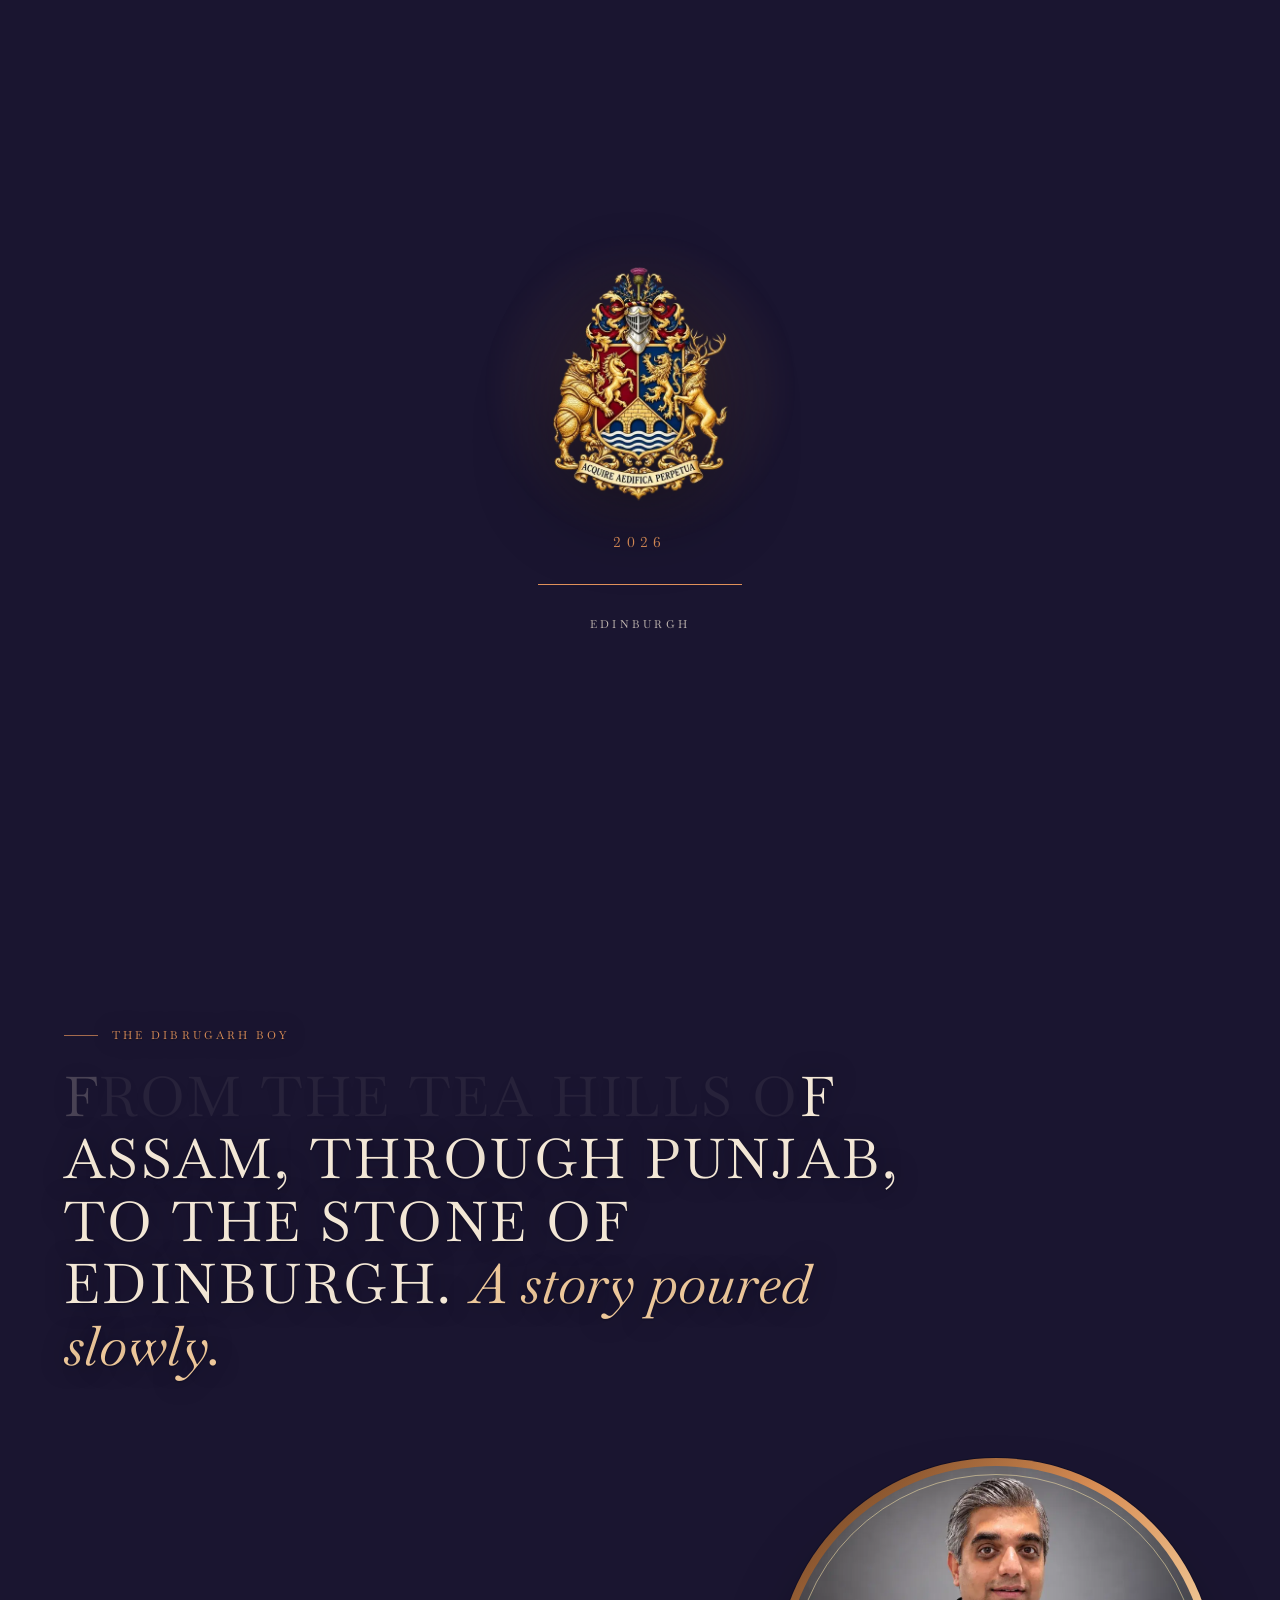
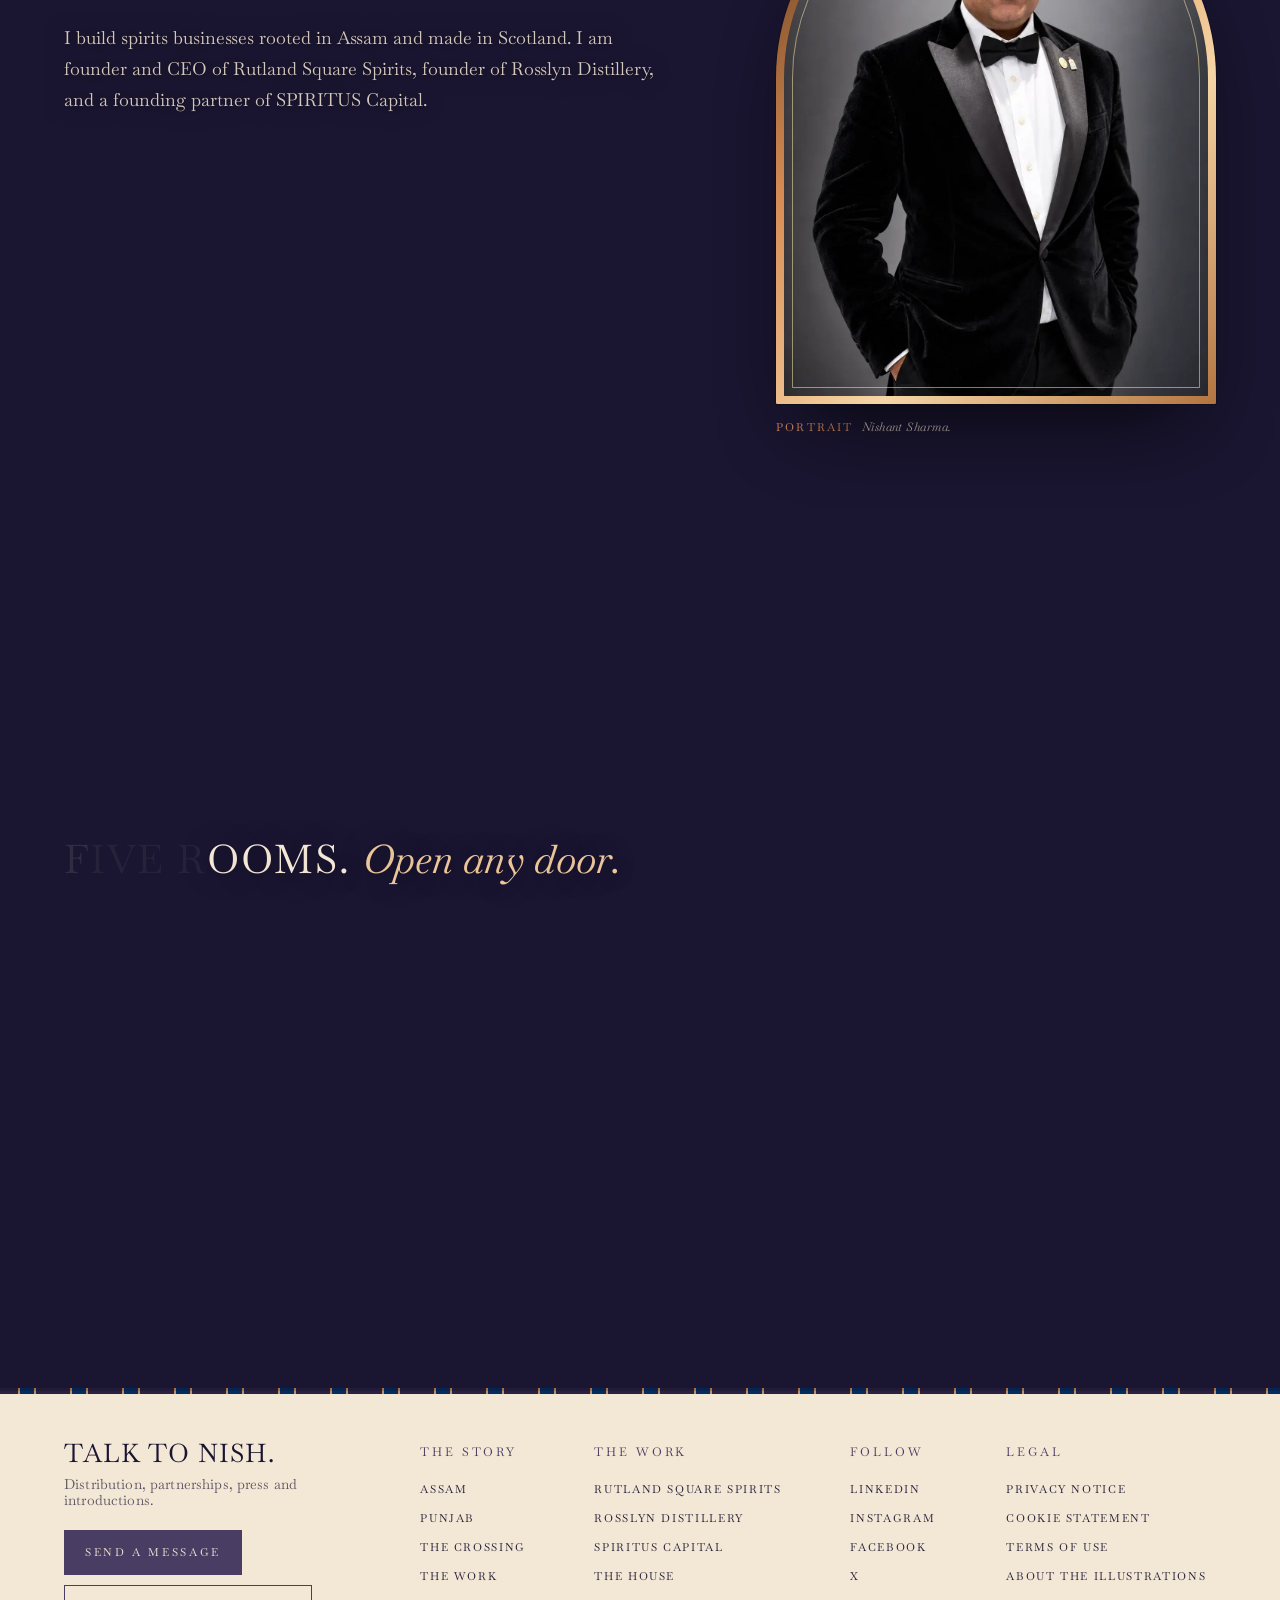
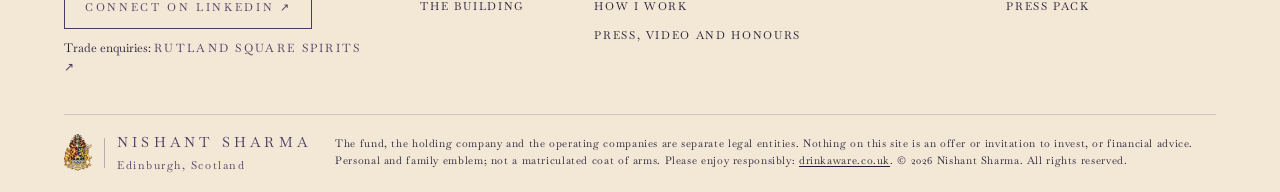
==== commit 83e78832: "Contact form in the footer (no public email address); privacy notice updated Co-Authored-By: Claude " ====
--- a/index.html
+++ b/index.html
@@ -12,7 +12,7 @@
 <meta property="og:type" content="profile"><meta property="og:title" content="Nishant Sharma — The Dibrugarh Boy"><meta property="og:description" content="From the tea hills of Assam, through Punjab, to Edinburgh. A story poured slowly.">
 <link rel="icon" href="assets/favicon.png"><link rel="apple-touch-icon" href="assets/apple-touch-icon.png"><meta property="og:image" content="https://nishantsharma.co.uk/og-image.jpg"><meta property="og:image:width" content="1200"><meta property="og:image:height" content="630"><meta property="og:image:alt" content="Nishant Sharma, with the family crest, on oxblood"><meta name="twitter:card" content="summary_large_image"><meta name="twitter:title" content="Nishant Sharma — The Dibrugarh Boy"><meta name="twitter:description" content="From the tea hills of Assam, through Punjab, to Edinburgh. A story poured slowly."><meta name="twitter:image" content="https://nishantsharma.co.uk/og-image.jpg"><meta property="og:url" content="https://nishantsharma.co.uk/"><link rel="canonical" href="https://nishantsharma.co.uk/">
 <link rel="preload" href="assets/fonts/baskervville-400.woff2" as="font" type="font/woff2" crossorigin><link rel="preload" href="assets/crest-pre-360.webp" as="image" imagesrcset="assets/crest-pre-360.webp 360w, assets/crest-house.webp 720w" imagesizes="(max-width:700px) 140px, 200px">
-<link rel="stylesheet" href="style.css?v=20261126f">
+<link rel="stylesheet" href="style.css?v=20261126g">
 <script>document.documentElement.className=document.documentElement.className.replace('no-js','js');</script>
 <script type="application/ld+json">{"@context": "https://schema.org", "@graph": [{"@type": "Person", "@id": "https://nishantsharma.co.uk/#nishant", "name": "Nishant Sharma", "alternateName": ["Nish Sharma", "Nish"], "url": "https://nishantsharma.co.uk/", "image": "https://nishantsharma.co.uk/og-image.jpg", "description": "Edinburgh-based founder and CEO of Rutland Square Spirits, founder of Rosslyn Distillery and founding partner of SPIRITUS Capital. Born in Dibrugarh, Assam; moved to Scotland in 2007.", "jobTitle": "Founder and CEO", "birthPlace": {"@type": "Place", "name": "Dibrugarh, Assam, India"}, "homeLocation": {"@type": "Place", "name": "Edinburgh, Scotland, United Kingdom"}, "worksFor": [{"@id": "https://www.rutlandsquarespirits.com/#org"}], "founder": [{"@id": "https://www.rutlandsquarespirits.com/#org"}, {"@id": "https://rosslyndistillery.com/#org"}, {"@id": "https://spiritus.capital/#org"}], "knowsAbout": ["Scotch whisky", "Premium spirits", "Gin", "Brand building", "Mergers and acquisitions"], "sameAs": ["https://www.wikidata.org/wiki/Q142305685", "https://www.linkedin.com/in/nishantsharma08/", "https://www.instagram.com/nishsharma08/", "https://x.com/nsharma123", "https://www.facebook.com/nishsharma08"]}, {"@type": "Organization", "@id": "https://www.rutlandsquarespirits.com/#org", "name": "Rutland Square Spirits Ltd", "url": "https://www.rutlandsquarespirits.com/", "foundingDate": "2021", "foundingLocation": "Edinburgh, Scotland", "founder": {"@id": "https://nishantsharma.co.uk/#nishant"}, "sameAs": ["https://www.wikidata.org/wiki/Q142305556"]}, {"@type": "Organization", "@id": "https://rosslyndistillery.com/#org", "name": "Rosslyn Distillery Ltd", "url": "https://rosslyndistillery.com/", "founder": {"@id": "https://nishantsharma.co.uk/#nishant"}}, {"@type": "Organization", "@id": "https://spiritus.capital/#org", "name": "SPIRITUS Capital", "url": "https://spiritus.capital/", "founder": {"@id": "https://nishantsharma.co.uk/#nishant"}}, {"@type": "WebSite", "@id": "https://nishantsharma.co.uk/#site", "url": "https://nishantsharma.co.uk/", "name": "Nishant Sharma — The Dibrugarh Boy", "inLanguage": "en-GB", "about": {"@id": "https://nishantsharma.co.uk/#nishant"}}, {"@type": "ProfilePage", "@id": "https://nishantsharma.co.uk/#profile", "url": "https://nishantsharma.co.uk/", "name": "Nishant Sharma — The Dibrugarh Boy", "inLanguage": "en-GB", "dateModified": "2026-11-26", "mainEntity": {"@id": "https://nishantsharma.co.uk/#nishant"}, "isPartOf": {"@id": "https://nishantsharma.co.uk/#site"}}]}</script>
 </head>
@@ -266,7 +266,18 @@
 <div class="tartan" aria-hidden="true"></div>
 <footer class="ftr on-light">
  <div class="top">
- <div class="talk" id="contact"><div><h3>Talk to Nish. <em>Distribution, partnerships, press and introductions.</em></h3></div><div class="go"><a class="li" href="https://www.linkedin.com/in/nishantsharma08/" target="_blank" rel="noopener">Connect on LinkedIn ↗</a><span>Trade enquiries: <a href="https://www.rutlandsquarespirits.com/" target="_blank" rel="noopener">Rutland Square Spirits ↗</a></span></div></div>
+ <div class="talk" id="contact"><div><h3>Talk to Nish. <em>Distribution, partnerships, press and introductions.</em></h3></div><div class="go"><button type="button" class="li cf-open" aria-expanded="false" aria-controls="cform">Send a message</button><a class="li li2" href="https://www.linkedin.com/in/nishantsharma08/" target="_blank" rel="noopener">Connect on LinkedIn ↗</a><span>Trade enquiries: <a href="https://www.rutlandsquarespirits.com/" target="_blank" rel="noopener">Rutland Square Spirits ↗</a></span></div><form class="cform" id="cform" hidden novalidate>
+  <div class="cf-grid">
+   <label>Name<input name="name" autocomplete="name" required maxlength="120"></label>
+   <label>Email<input name="email" type="email" autocomplete="email" required maxlength="200"></label>
+   <label><span>Organisation <small>(optional)</small></span><input name="organisation" autocomplete="organization" maxlength="160"></label>
+   <label>Topic<select name="topic"><option>General</option><option>Press and speaking</option><option>Partnership or investment</option><option>Rutland Square Spirits</option><option>Rosslyn Distillery</option><option>SPIRITUS Capital</option></select></label>
+  </div>
+  <label class="cf-msg">Message<textarea name="message" rows="5" required maxlength="5000"></textarea></label>
+  <label class="cf-hp" aria-hidden="true">Website<input name="website" tabindex="-1" autocomplete="off"></label>
+  <label class="cf-ok"><input type="checkbox" name="consent" required><span>I agree my details may be used to reply to me, as set out in the <a href="privacy/">privacy notice</a>.</span></label>
+  <div class="cf-row"><button type="submit" class="li">Send</button><p class="cf-status" role="status" aria-live="polite"></p></div>
+ </form></div>
  <nav class="g" aria-label="Footer">
   <div><h4>The story</h4><ul><li><a href="#part1">Assam</a></li><li><a href="#part2">Punjab</a></li><li><a href="#part3">The crossing</a></li><li><a href="#part4">The work</a></li><li><a href="#part5">The building</a></li></ul></div>
   <div><h4>The work</h4><ul><li><a href="#work">Rutland Square Spirits</a></li><li><a href="#ros">Rosslyn Distillery</a></li><li><a href="#structure">SPIRITUS Capital</a></li><li><a href="#house">The House</a></li><li><a href="#s-principles">How I work</a></li><li><a href="#archive">Press, video and honours</a></li></ul></div>
@@ -280,6 +291,6 @@
  </div>
 </footer>
 
-<script src="app.js?v=20261126f"></script>
+<script src="app.js?v=20261126g"></script>
 </body>
 </html>
--- a/style.css
+++ b/style.css
@@ -1094,3 +1094,29 @@
 .ftr a,.ftr .talk .go span,.ftr .legal small,.ftr small{opacity:1}
 .ftr .talk .go span a{color:var(--rose-deep)}
 .ftr .wm span small{opacity:1;color:var(--rose-deep)}
+
+/* contact form (footer) */
+.ftr .talk .go{flex-direction:row;flex-wrap:wrap;align-items:center}
+.ftr .talk .go>span{flex-basis:100%;text-align:left}
+button.li{font:inherit;font-size:11px;letter-spacing:.24em;text-transform:uppercase;background:none;cursor:pointer}
+.ftr .talk .li.cf-open{background:var(--rose-deep);color:var(--cream)}
+.ftr .talk .li.cf-open:hover{background:var(--ground)}
+.cform{flex-basis:100%;margin-top:28px;color:var(--warm-black);max-width:880px}
+.cform[hidden]{display:none}
+.cf-grid{display:grid;grid-template-columns:1fr 1fr;gap:18px 24px}
+.cform label{display:flex;flex-direction:column;gap:8px;font-size:12px;letter-spacing:.14em;text-transform:uppercase;color:var(--rose-deep)}
+.cform label small{text-transform:none;letter-spacing:0;font-size:12px;opacity:.8}
+.cform input,.cform select,.cform textarea{font:inherit;font-size:16px;letter-spacing:0;text-transform:none;color:var(--warm-black);background:rgba(255,255,255,.55);border:1px solid rgba(74,61,99,.35);border-radius:0;padding:12px 14px;min-height:48px;width:100%;box-sizing:border-box}
+.cform input:focus,.cform select:focus,.cform textarea:focus{outline:2px solid var(--rose-deep);outline-offset:1px}
+.cform .cf-msg{margin-top:18px}
+.cform textarea{resize:vertical;min-height:130px}
+.cform .cf-hp{position:absolute;left:-9999px;width:1px;height:1px;overflow:hidden}
+.cform .cf-ok{flex-direction:row;align-items:flex-start;gap:12px;margin-top:18px;text-transform:none;letter-spacing:0;font-size:14px;color:var(--warm-black)}
+.cform .cf-ok input{width:22px;height:22px;min-height:0;flex:none;margin:1px 0 0;padding:0}
+.cform .cf-ok a{color:var(--rose-deep);text-decoration:underline}
+.cf-row{display:flex;align-items:center;gap:20px;margin-top:22px;flex-wrap:wrap}
+.cf-status{margin:0;font-size:14px;color:var(--warm-black)}
+.cf-status.err{color:#8a1c1c}
+@media (max-width:760px){.cf-grid{grid-template-columns:1fr}}
+.ftr .cform .cf-ok span,.ftr .cform .cf-ok a{font-size:14px;letter-spacing:0;text-transform:none;opacity:1}
+.ftr .cform label>span{display:block}
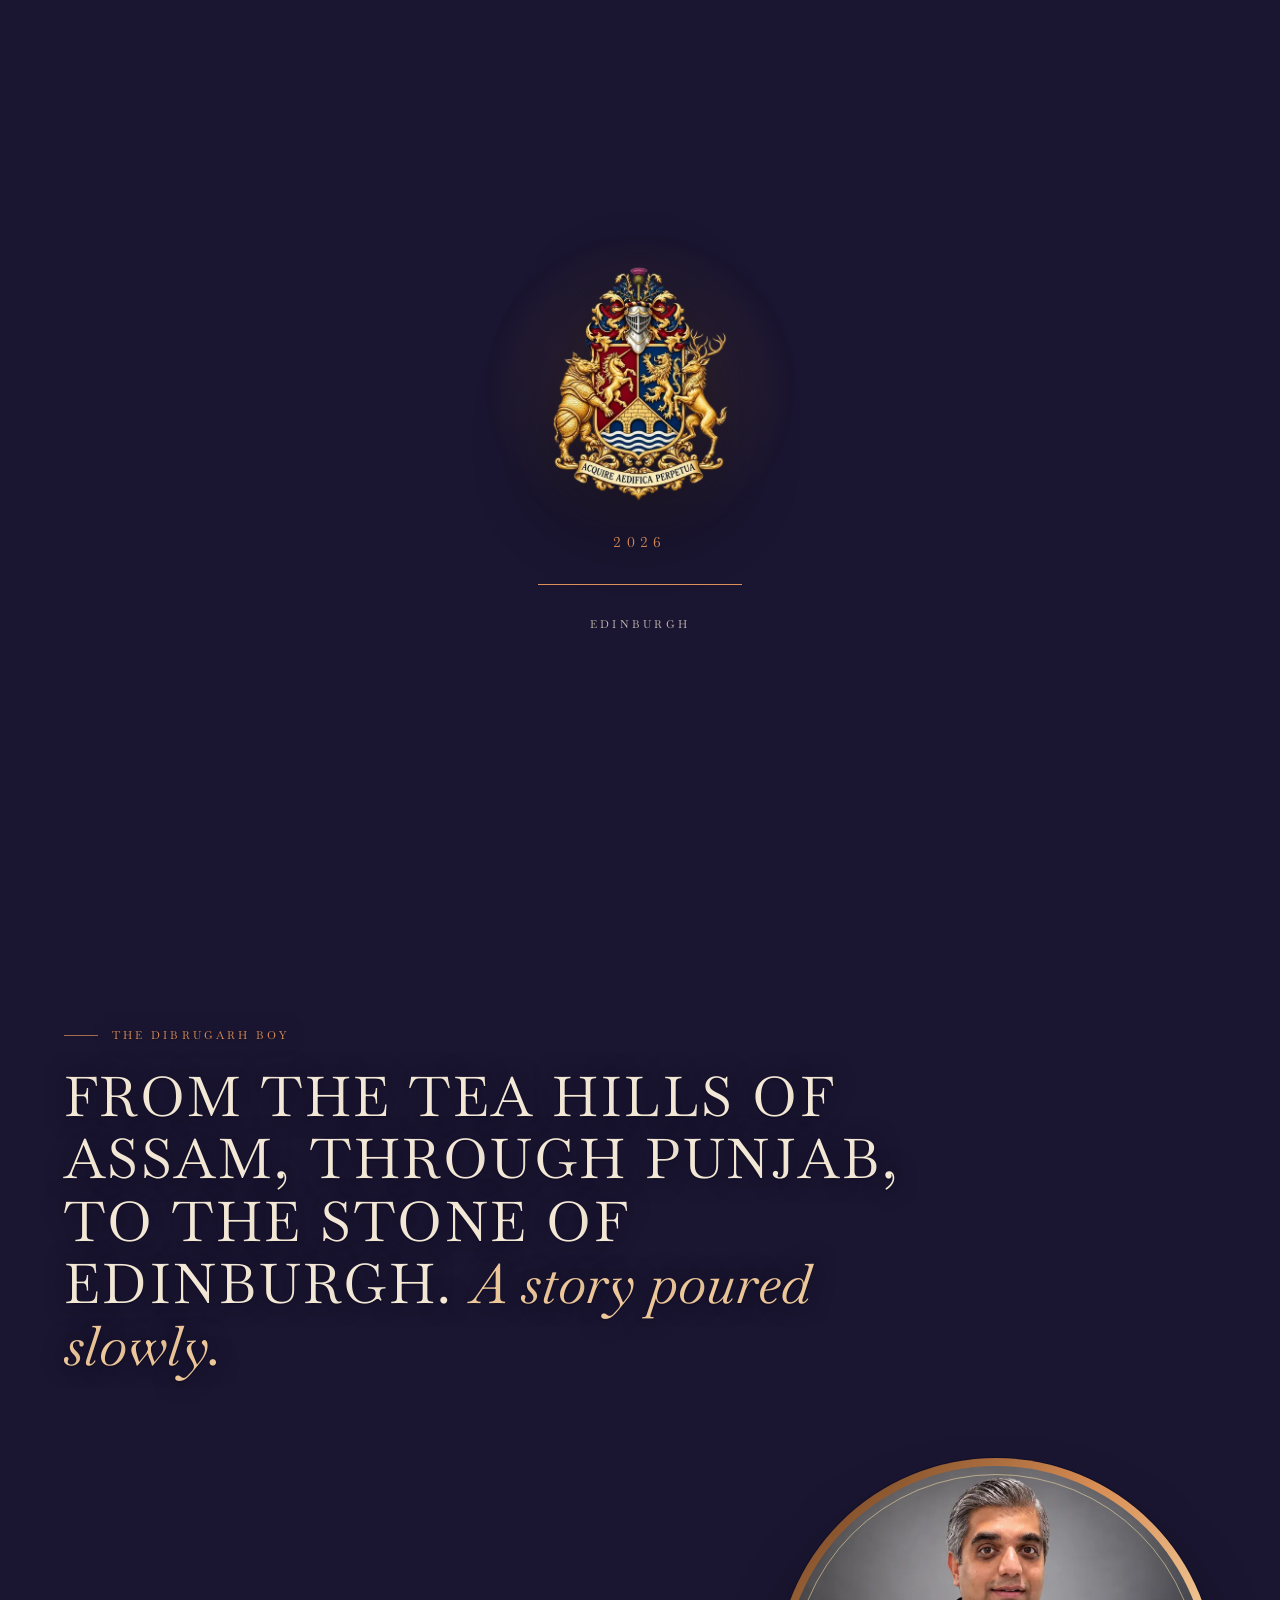
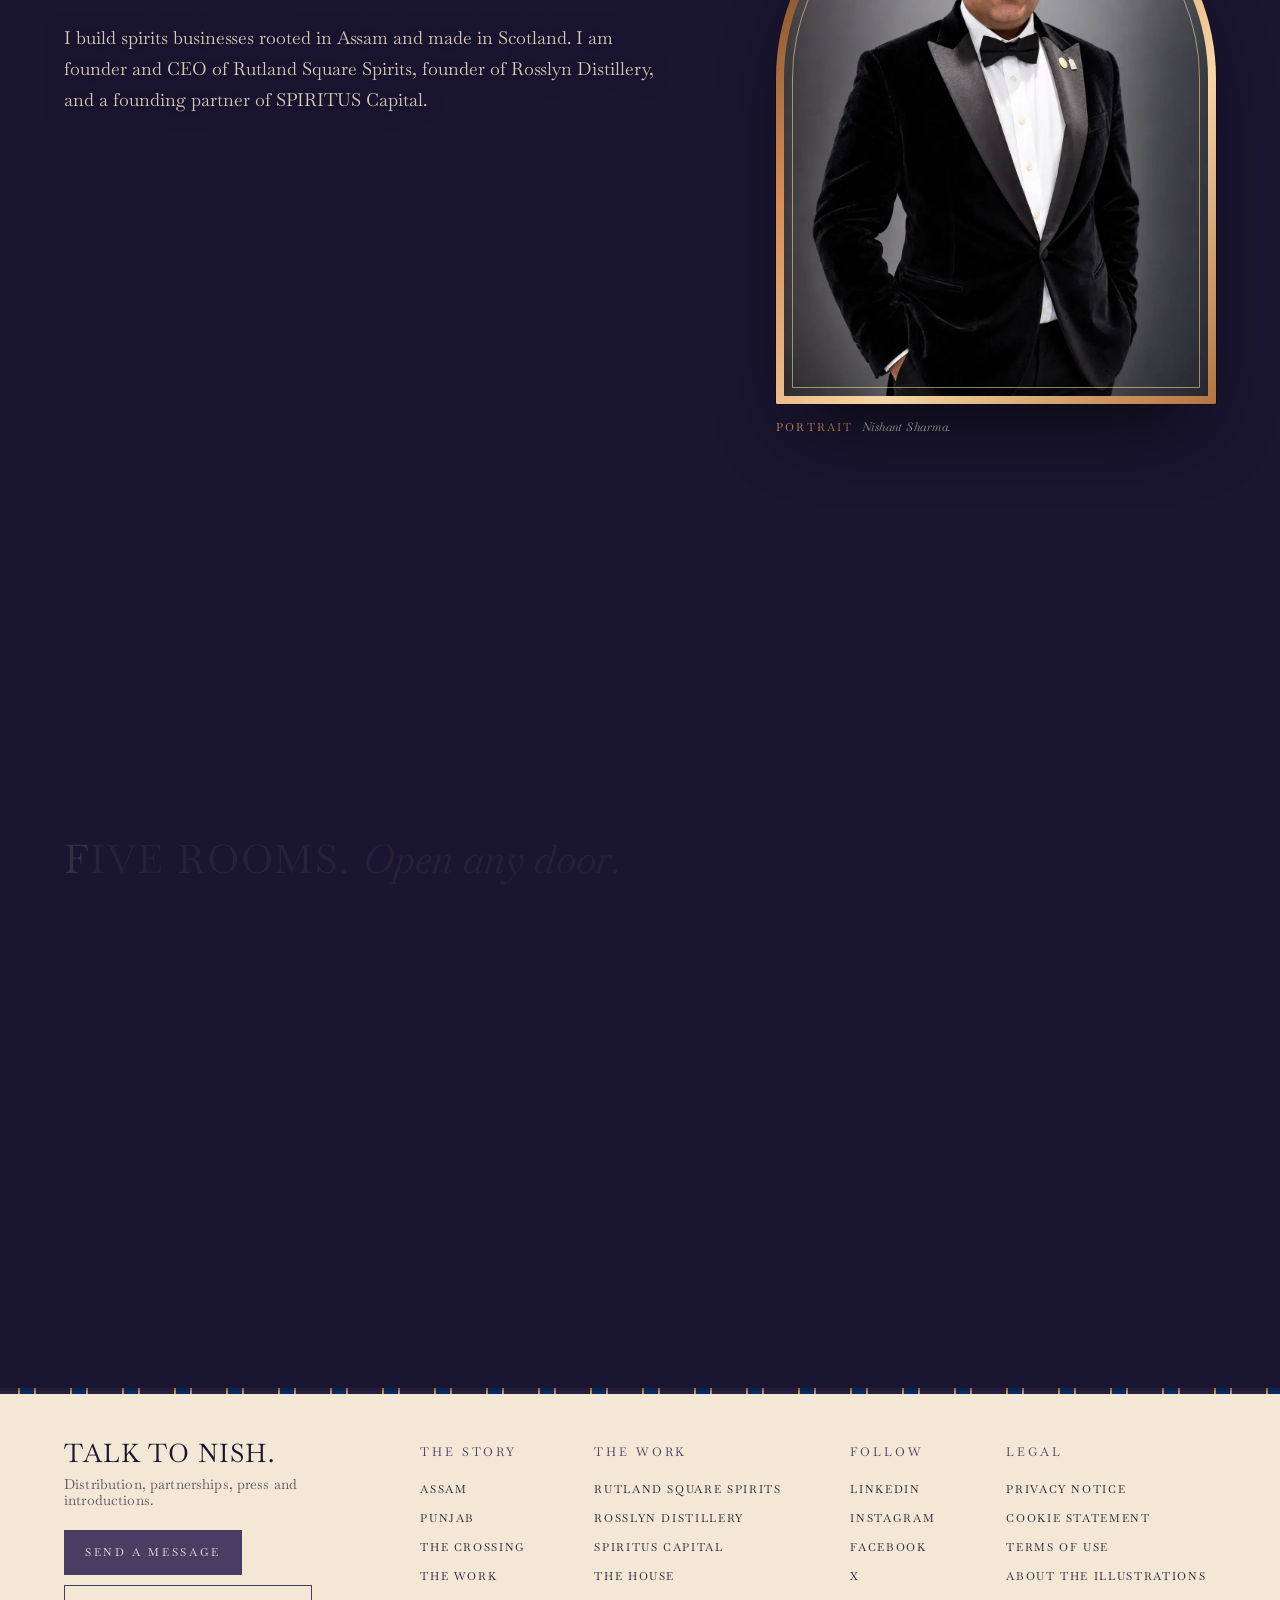
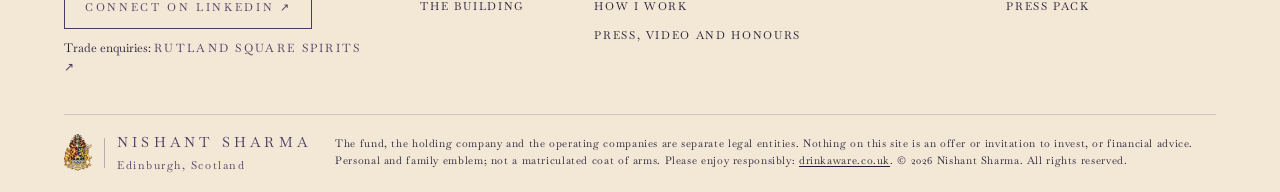
==== commit 7e3b92fa: "Structured data: link the group entities (founder and organisation IDs) Co-Authored-By: Claude Opus " ====
--- a/index.html
+++ b/index.html
@@ -14,7 +14,7 @@
 <link rel="preload" href="assets/fonts/baskervville-400.woff2" as="font" type="font/woff2" crossorigin><link rel="preload" href="assets/crest-pre-360.webp" as="image" imagesrcset="assets/crest-pre-360.webp 360w, assets/crest-house.webp 720w" imagesizes="(max-width:700px) 140px, 200px">
 <link rel="stylesheet" href="style.css?v=20261126g">
 <script>document.documentElement.className=document.documentElement.className.replace('no-js','js');</script>
-<script type="application/ld+json">{"@context": "https://schema.org", "@graph": [{"@type": "Person", "@id": "https://nishantsharma.co.uk/#nishant", "name": "Nishant Sharma", "alternateName": ["Nish Sharma", "Nish"], "url": "https://nishantsharma.co.uk/", "image": "https://nishantsharma.co.uk/og-image.jpg", "description": "Edinburgh-based founder and CEO of Rutland Square Spirits, founder of Rosslyn Distillery and founding partner of SPIRITUS Capital. Born in Dibrugarh, Assam; moved to Scotland in 2007.", "jobTitle": "Founder and CEO", "birthPlace": {"@type": "Place", "name": "Dibrugarh, Assam, India"}, "homeLocation": {"@type": "Place", "name": "Edinburgh, Scotland, United Kingdom"}, "worksFor": [{"@id": "https://www.rutlandsquarespirits.com/#org"}], "founder": [{"@id": "https://www.rutlandsquarespirits.com/#org"}, {"@id": "https://rosslyndistillery.com/#org"}, {"@id": "https://spiritus.capital/#org"}], "knowsAbout": ["Scotch whisky", "Premium spirits", "Gin", "Brand building", "Mergers and acquisitions"], "sameAs": ["https://www.wikidata.org/wiki/Q142305685", "https://www.linkedin.com/in/nishantsharma08/", "https://www.instagram.com/nishsharma08/", "https://x.com/nsharma123", "https://www.facebook.com/nishsharma08"]}, {"@type": "Organization", "@id": "https://www.rutlandsquarespirits.com/#org", "name": "Rutland Square Spirits Ltd", "url": "https://www.rutlandsquarespirits.com/", "foundingDate": "2021", "foundingLocation": "Edinburgh, Scotland", "founder": {"@id": "https://nishantsharma.co.uk/#nishant"}, "sameAs": ["https://www.wikidata.org/wiki/Q142305556"]}, {"@type": "Organization", "@id": "https://rosslyndistillery.com/#org", "name": "Rosslyn Distillery Ltd", "url": "https://rosslyndistillery.com/", "founder": {"@id": "https://nishantsharma.co.uk/#nishant"}}, {"@type": "Organization", "@id": "https://spiritus.capital/#org", "name": "SPIRITUS Capital", "url": "https://spiritus.capital/", "founder": {"@id": "https://nishantsharma.co.uk/#nishant"}}, {"@type": "WebSite", "@id": "https://nishantsharma.co.uk/#site", "url": "https://nishantsharma.co.uk/", "name": "Nishant Sharma — The Dibrugarh Boy", "inLanguage": "en-GB", "about": {"@id": "https://nishantsharma.co.uk/#nishant"}}, {"@type": "ProfilePage", "@id": "https://nishantsharma.co.uk/#profile", "url": "https://nishantsharma.co.uk/", "name": "Nishant Sharma — The Dibrugarh Boy", "inLanguage": "en-GB", "dateModified": "2026-11-26", "mainEntity": {"@id": "https://nishantsharma.co.uk/#nishant"}, "isPartOf": {"@id": "https://nishantsharma.co.uk/#site"}}]}</script>
+<script type="application/ld+json">{"@context": "https://schema.org", "@graph": [{"@type": "Person", "@id": "https://nishantsharma.co.uk/#nishant", "name": "Nishant Sharma", "alternateName": ["Nish Sharma", "Nish"], "url": "https://nishantsharma.co.uk/", "image": "https://nishantsharma.co.uk/og-image.jpg", "description": "Edinburgh-based founder and CEO of Rutland Square Spirits, founder of Rosslyn Distillery and founding partner of SPIRITUS Capital. Born in Dibrugarh, Assam; moved to Scotland in 2007.", "jobTitle": "Founder and CEO", "birthPlace": {"@type": "Place", "name": "Dibrugarh, Assam, India"}, "homeLocation": {"@type": "Place", "name": "Edinburgh, Scotland, United Kingdom"}, "worksFor": [{"@id": "https://www.rutlandsquarespirits.com/#org"}], "founder": [{"@id": "https://www.rutlandsquarespirits.com/#org"}, {"@id": "https://rosslyndistillery.com/#organization"}, {"@id": "https://spiritus.capital/#org"}], "knowsAbout": ["Scotch whisky", "Premium spirits", "Gin", "Brand building", "Mergers and acquisitions"], "sameAs": ["https://www.wikidata.org/wiki/Q142305685", "https://www.linkedin.com/in/nishantsharma08/", "https://www.instagram.com/nishsharma08/", "https://x.com/nsharma123", "https://www.facebook.com/nishsharma08"]}, {"@type": "Organization", "@id": "https://www.rutlandsquarespirits.com/#org", "name": "Rutland Square Spirits Ltd", "url": "https://www.rutlandsquarespirits.com/", "foundingDate": "2021", "foundingLocation": "Edinburgh, Scotland", "founder": {"@id": "https://nishantsharma.co.uk/#nishant"}, "sameAs": ["https://www.wikidata.org/wiki/Q142305556"]}, {"@type": "Organization", "@id": "https://rosslyndistillery.com/#organization", "name": "Rosslyn Distillery Ltd", "url": "https://rosslyndistillery.com/", "founder": {"@id": "https://nishantsharma.co.uk/#nishant"}}, {"@type": "Organization", "@id": "https://spiritus.capital/#org", "name": "SPIRITUS Capital", "url": "https://spiritus.capital/", "founder": {"@id": "https://nishantsharma.co.uk/#nishant"}}, {"@type": "WebSite", "@id": "https://nishantsharma.co.uk/#site", "url": "https://nishantsharma.co.uk/", "name": "Nishant Sharma — The Dibrugarh Boy", "inLanguage": "en-GB", "about": {"@id": "https://nishantsharma.co.uk/#nishant"}}, {"@type": "ProfilePage", "@id": "https://nishantsharma.co.uk/#profile", "url": "https://nishantsharma.co.uk/", "name": "Nishant Sharma — The Dibrugarh Boy", "inLanguage": "en-GB", "dateModified": "2026-11-26", "mainEntity": {"@id": "https://nishantsharma.co.uk/#nishant"}, "isPartOf": {"@id": "https://nishantsharma.co.uk/#site"}}]}</script>
 </head>
 <body>
 <a class="skip" href="#main">Skip to content</a>
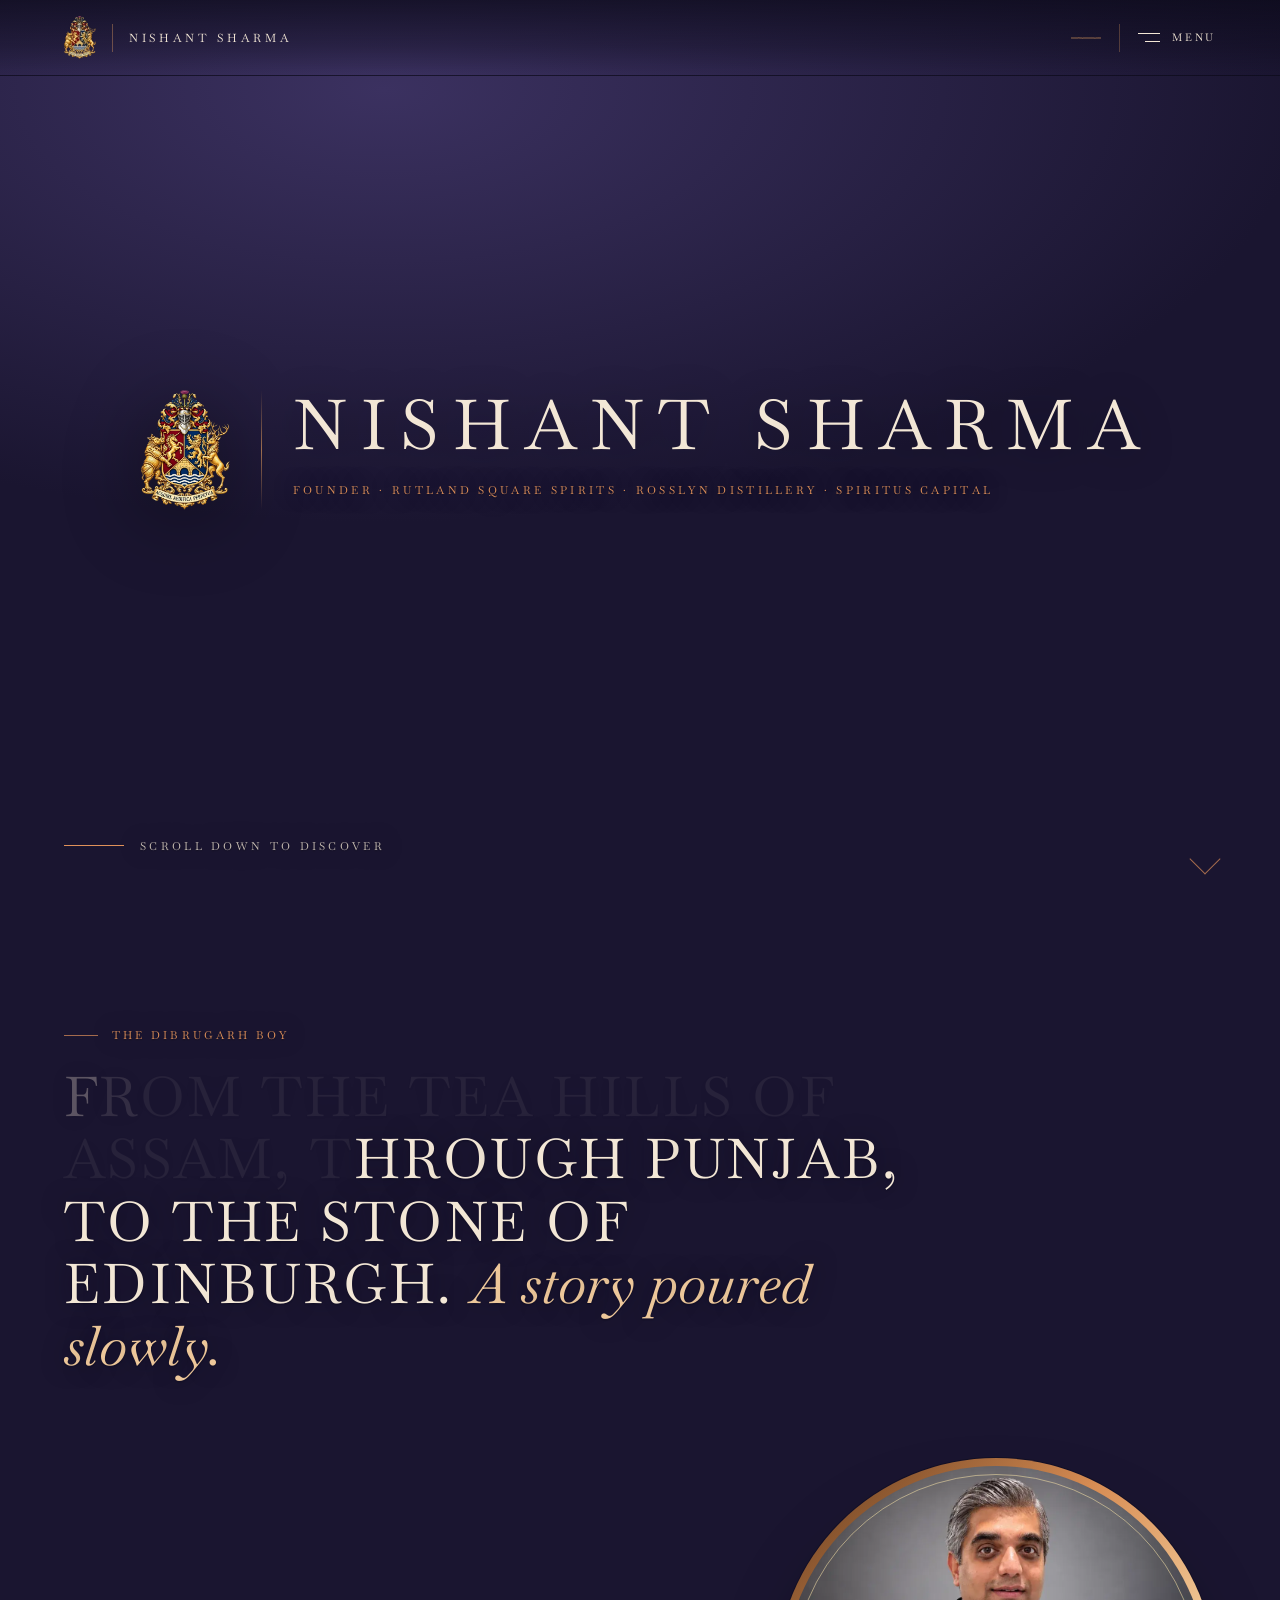
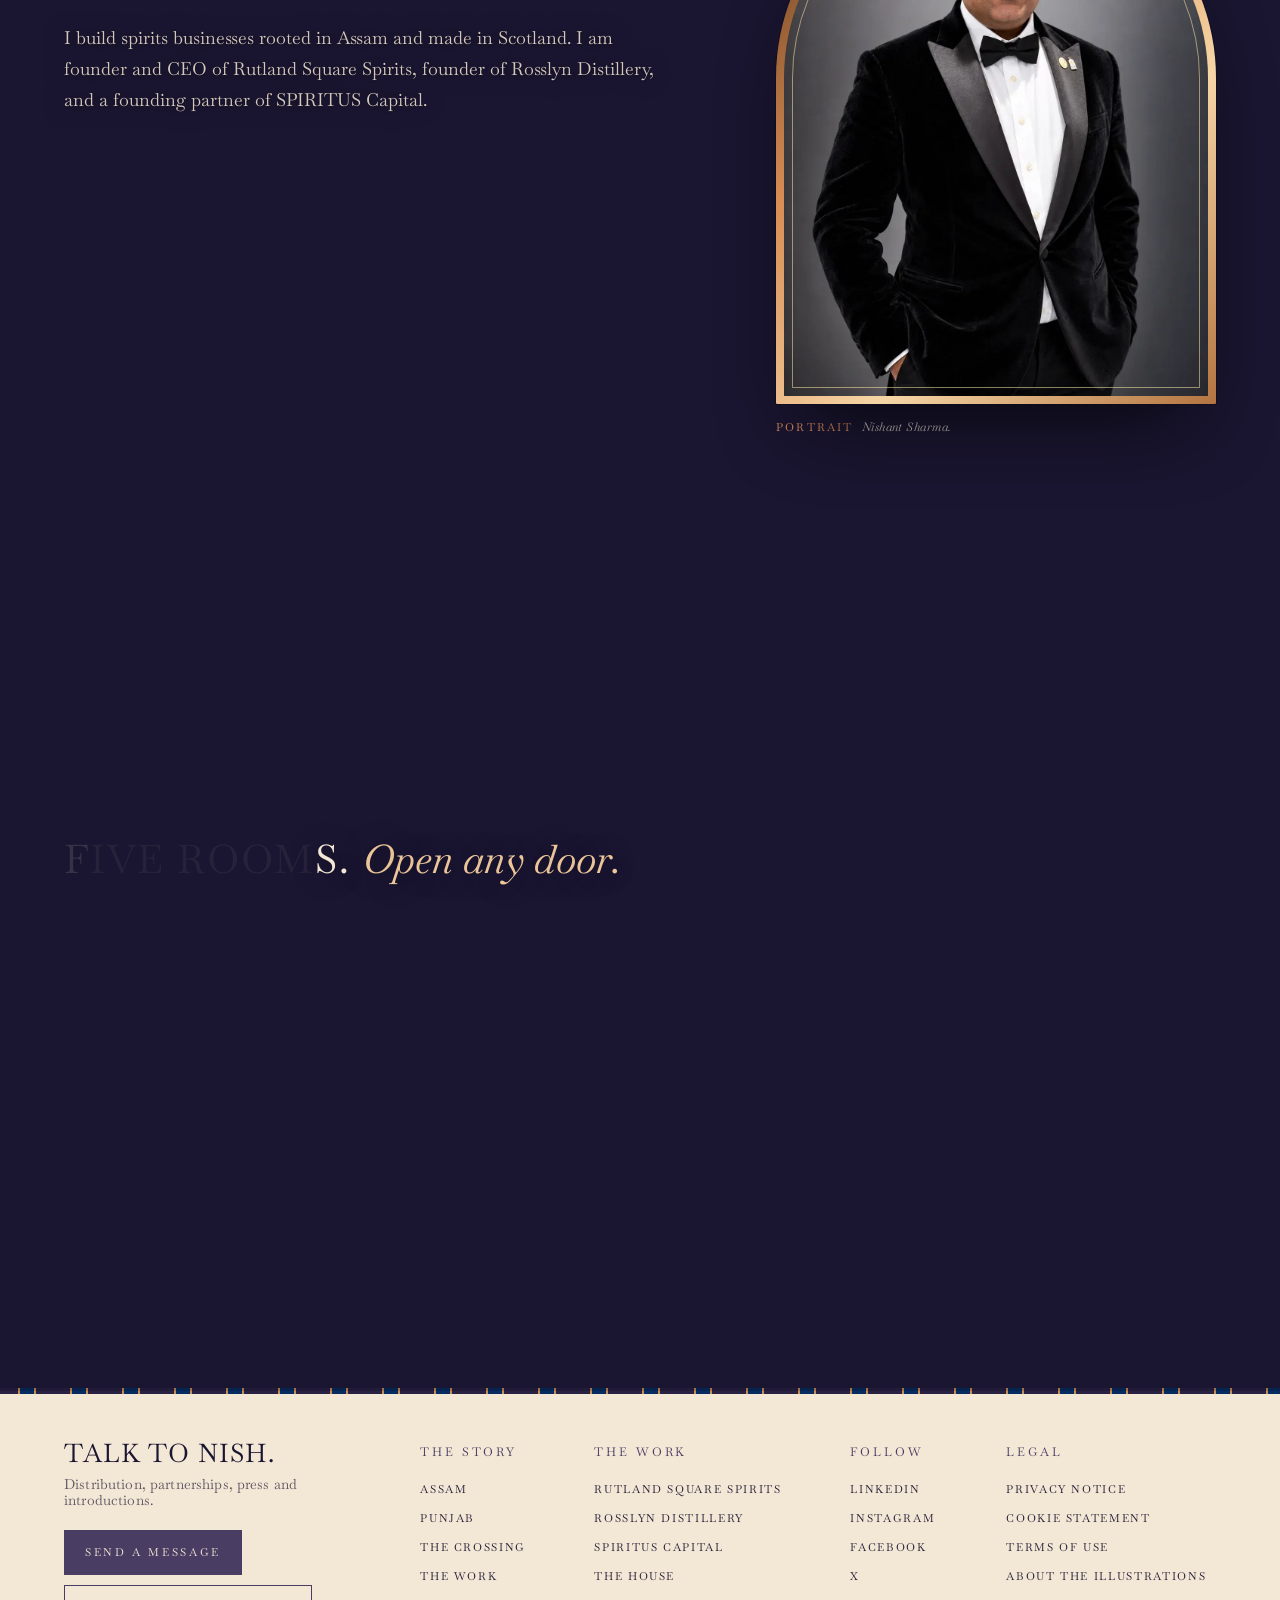
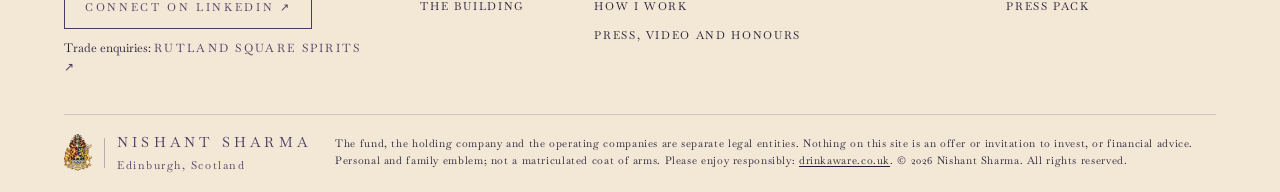
==== commit 4db8e9bb: "Structured data: dateModified as full ISO 8601 datetime with timezone (Search Console fix) Co-Author" ====
--- a/index.html
+++ b/index.html
@@ -14,7 +14,7 @@
 <link rel="preload" href="assets/fonts/baskervville-400.woff2" as="font" type="font/woff2" crossorigin><link rel="preload" href="assets/crest-pre-360.webp" as="image" imagesrcset="assets/crest-pre-360.webp 360w, assets/crest-house.webp 720w" imagesizes="(max-width:700px) 140px, 200px">
 <link rel="stylesheet" href="style.css?v=20261126g">
 <script>document.documentElement.className=document.documentElement.className.replace('no-js','js');</script>
-<script type="application/ld+json">{"@context": "https://schema.org", "@graph": [{"@type": "Person", "@id": "https://nishantsharma.co.uk/#nishant", "name": "Nishant Sharma", "alternateName": ["Nish Sharma", "Nish"], "url": "https://nishantsharma.co.uk/", "image": "https://nishantsharma.co.uk/og-image.jpg", "description": "Edinburgh-based founder and CEO of Rutland Square Spirits, founder of Rosslyn Distillery and founding partner of SPIRITUS Capital. Born in Dibrugarh, Assam; moved to Scotland in 2007.", "jobTitle": "Founder and CEO", "birthPlace": {"@type": "Place", "name": "Dibrugarh, Assam, India"}, "homeLocation": {"@type": "Place", "name": "Edinburgh, Scotland, United Kingdom"}, "worksFor": [{"@id": "https://www.rutlandsquarespirits.com/#org"}], "founder": [{"@id": "https://www.rutlandsquarespirits.com/#org"}, {"@id": "https://rosslyndistillery.com/#organization"}, {"@id": "https://spiritus.capital/#org"}], "knowsAbout": ["Scotch whisky", "Premium spirits", "Gin", "Brand building", "Mergers and acquisitions"], "sameAs": ["https://www.wikidata.org/wiki/Q142305685", "https://www.linkedin.com/in/nishantsharma08/", "https://www.instagram.com/nishsharma08/", "https://x.com/nsharma123", "https://www.facebook.com/nishsharma08"]}, {"@type": "Organization", "@id": "https://www.rutlandsquarespirits.com/#org", "name": "Rutland Square Spirits Ltd", "url": "https://www.rutlandsquarespirits.com/", "foundingDate": "2021", "foundingLocation": "Edinburgh, Scotland", "founder": {"@id": "https://nishantsharma.co.uk/#nishant"}, "sameAs": ["https://www.wikidata.org/wiki/Q142305556"]}, {"@type": "Organization", "@id": "https://rosslyndistillery.com/#organization", "name": "Rosslyn Distillery Ltd", "url": "https://rosslyndistillery.com/", "founder": {"@id": "https://nishantsharma.co.uk/#nishant"}}, {"@type": "Organization", "@id": "https://spiritus.capital/#org", "name": "SPIRITUS Capital", "url": "https://spiritus.capital/", "founder": {"@id": "https://nishantsharma.co.uk/#nishant"}}, {"@type": "WebSite", "@id": "https://nishantsharma.co.uk/#site", "url": "https://nishantsharma.co.uk/", "name": "Nishant Sharma — The Dibrugarh Boy", "inLanguage": "en-GB", "about": {"@id": "https://nishantsharma.co.uk/#nishant"}}, {"@type": "ProfilePage", "@id": "https://nishantsharma.co.uk/#profile", "url": "https://nishantsharma.co.uk/", "name": "Nishant Sharma — The Dibrugarh Boy", "inLanguage": "en-GB", "dateModified": "2026-11-26", "mainEntity": {"@id": "https://nishantsharma.co.uk/#nishant"}, "isPartOf": {"@id": "https://nishantsharma.co.uk/#site"}}]}</script>
+<script type="application/ld+json">{"@context": "https://schema.org", "@graph": [{"@type": "Person", "@id": "https://nishantsharma.co.uk/#nishant", "name": "Nishant Sharma", "alternateName": ["Nish Sharma", "Nish"], "url": "https://nishantsharma.co.uk/", "image": "https://nishantsharma.co.uk/og-image.jpg", "description": "Edinburgh-based founder and CEO of Rutland Square Spirits, founder of Rosslyn Distillery and founding partner of SPIRITUS Capital. Born in Dibrugarh, Assam; moved to Scotland in 2007.", "jobTitle": "Founder and CEO", "birthPlace": {"@type": "Place", "name": "Dibrugarh, Assam, India"}, "homeLocation": {"@type": "Place", "name": "Edinburgh, Scotland, United Kingdom"}, "worksFor": [{"@id": "https://www.rutlandsquarespirits.com/#org"}], "founder": [{"@id": "https://www.rutlandsquarespirits.com/#org"}, {"@id": "https://rosslyndistillery.com/#organization"}, {"@id": "https://spiritus.capital/#org"}], "knowsAbout": ["Scotch whisky", "Premium spirits", "Gin", "Brand building", "Mergers and acquisitions"], "sameAs": ["https://www.wikidata.org/wiki/Q142305685", "https://www.linkedin.com/in/nishantsharma08/", "https://www.instagram.com/nishsharma08/", "https://x.com/nsharma123", "https://www.facebook.com/nishsharma08"]}, {"@type": "Organization", "@id": "https://www.rutlandsquarespirits.com/#org", "name": "Rutland Square Spirits Ltd", "url": "https://www.rutlandsquarespirits.com/", "foundingDate": "2021", "foundingLocation": "Edinburgh, Scotland", "founder": {"@id": "https://nishantsharma.co.uk/#nishant"}, "sameAs": ["https://www.wikidata.org/wiki/Q142305556"]}, {"@type": "Organization", "@id": "https://rosslyndistillery.com/#organization", "name": "Rosslyn Distillery Ltd", "url": "https://rosslyndistillery.com/", "founder": {"@id": "https://nishantsharma.co.uk/#nishant"}}, {"@type": "Organization", "@id": "https://spiritus.capital/#org", "name": "SPIRITUS Capital", "url": "https://spiritus.capital/", "founder": {"@id": "https://nishantsharma.co.uk/#nishant"}}, {"@type": "WebSite", "@id": "https://nishantsharma.co.uk/#site", "url": "https://nishantsharma.co.uk/", "name": "Nishant Sharma — The Dibrugarh Boy", "inLanguage": "en-GB", "about": {"@id": "https://nishantsharma.co.uk/#nishant"}}, {"@type": "ProfilePage", "@id": "https://nishantsharma.co.uk/#profile", "url": "https://nishantsharma.co.uk/", "name": "Nishant Sharma — The Dibrugarh Boy", "inLanguage": "en-GB", "dateModified": "2026-11-27T09:00:00+00:00", "mainEntity": {"@id": "https://nishantsharma.co.uk/#nishant"}, "isPartOf": {"@id": "https://nishantsharma.co.uk/#site"}}]}</script>
 </head>
 <body>
 <a class="skip" href="#main">Skip to content</a>
